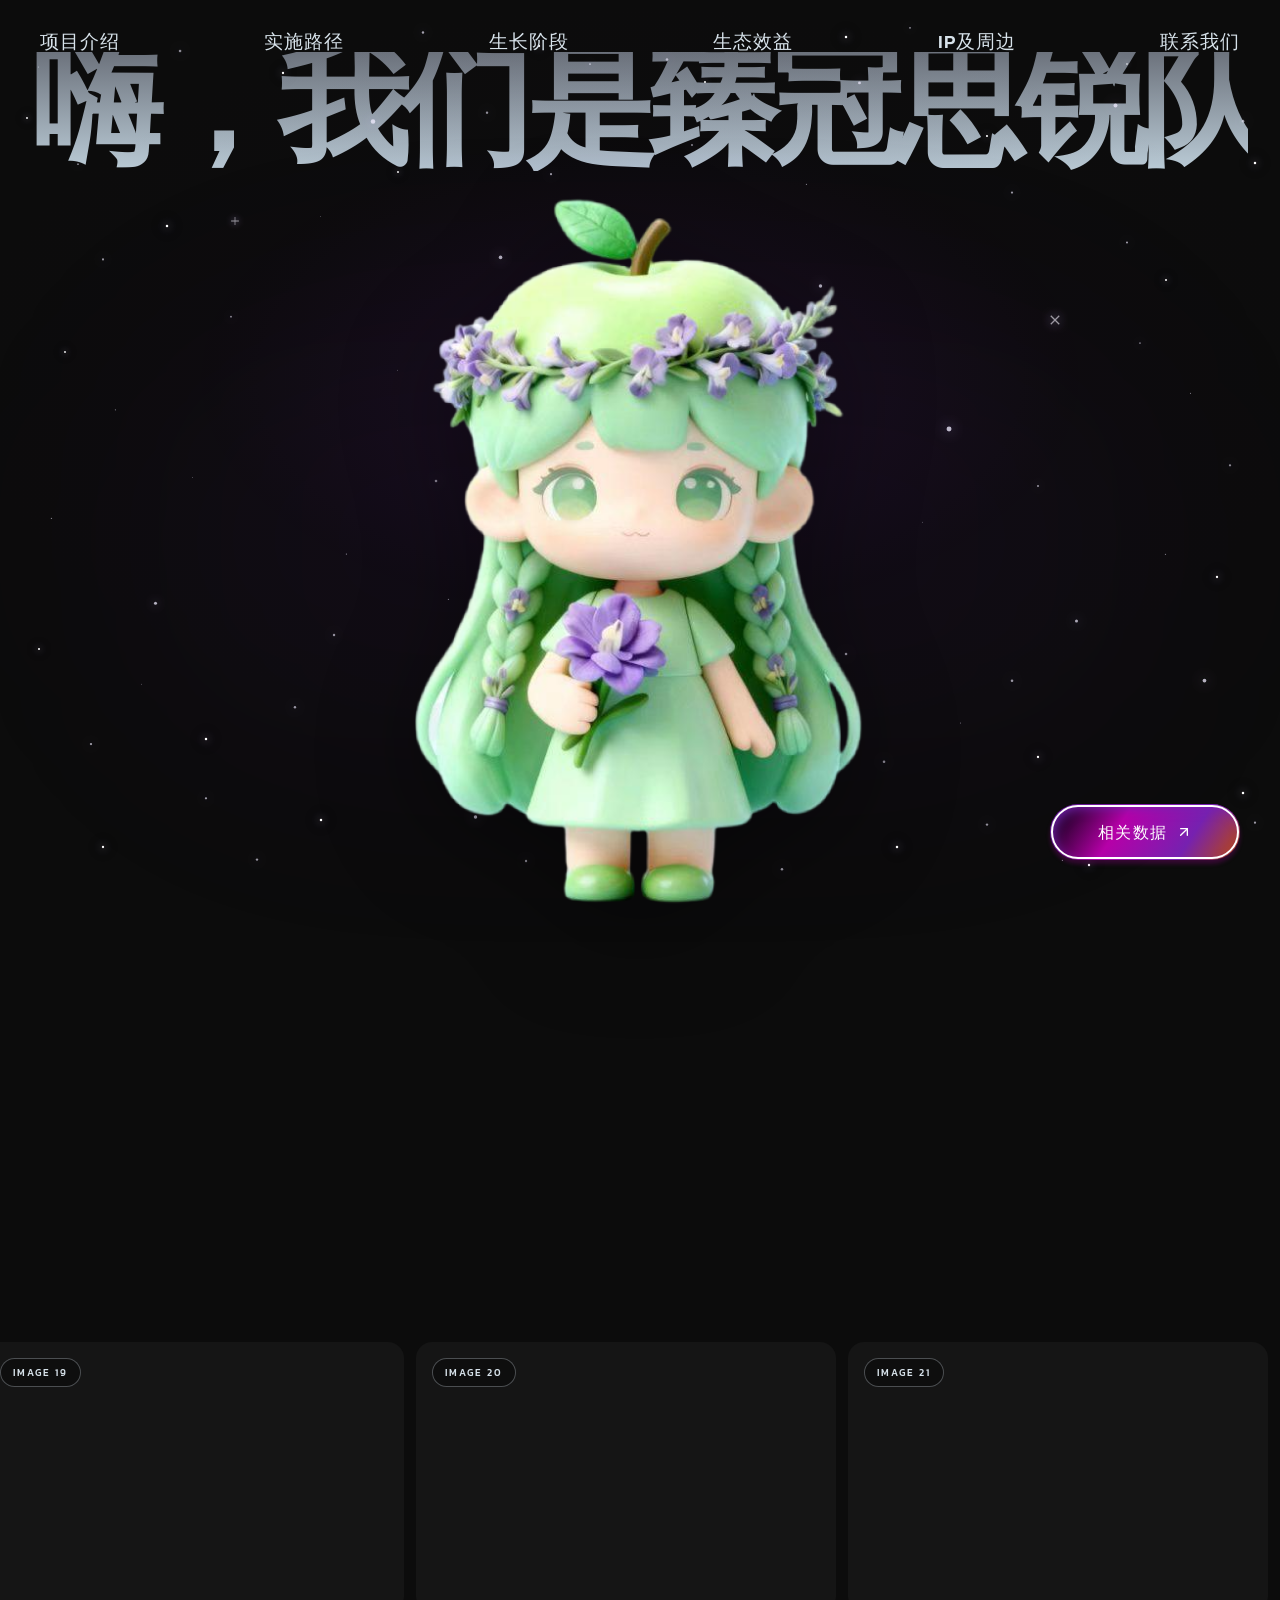
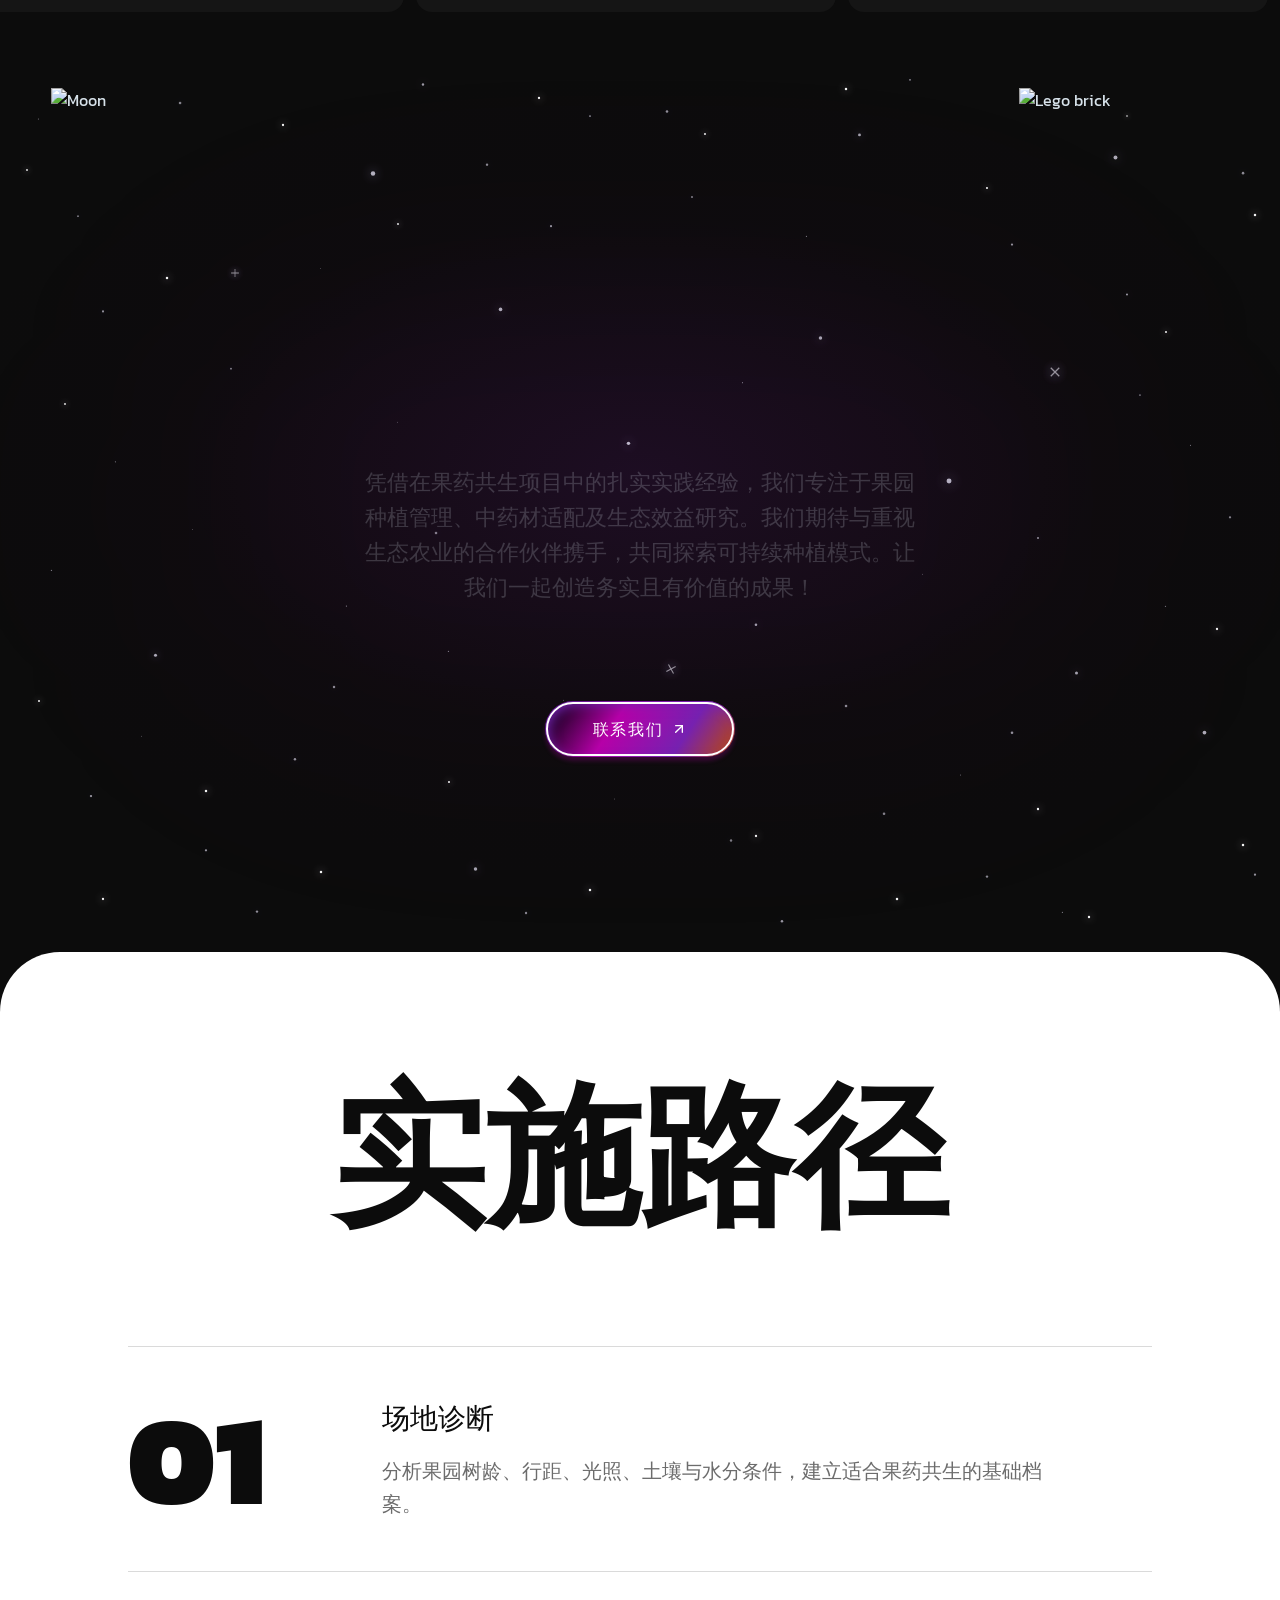
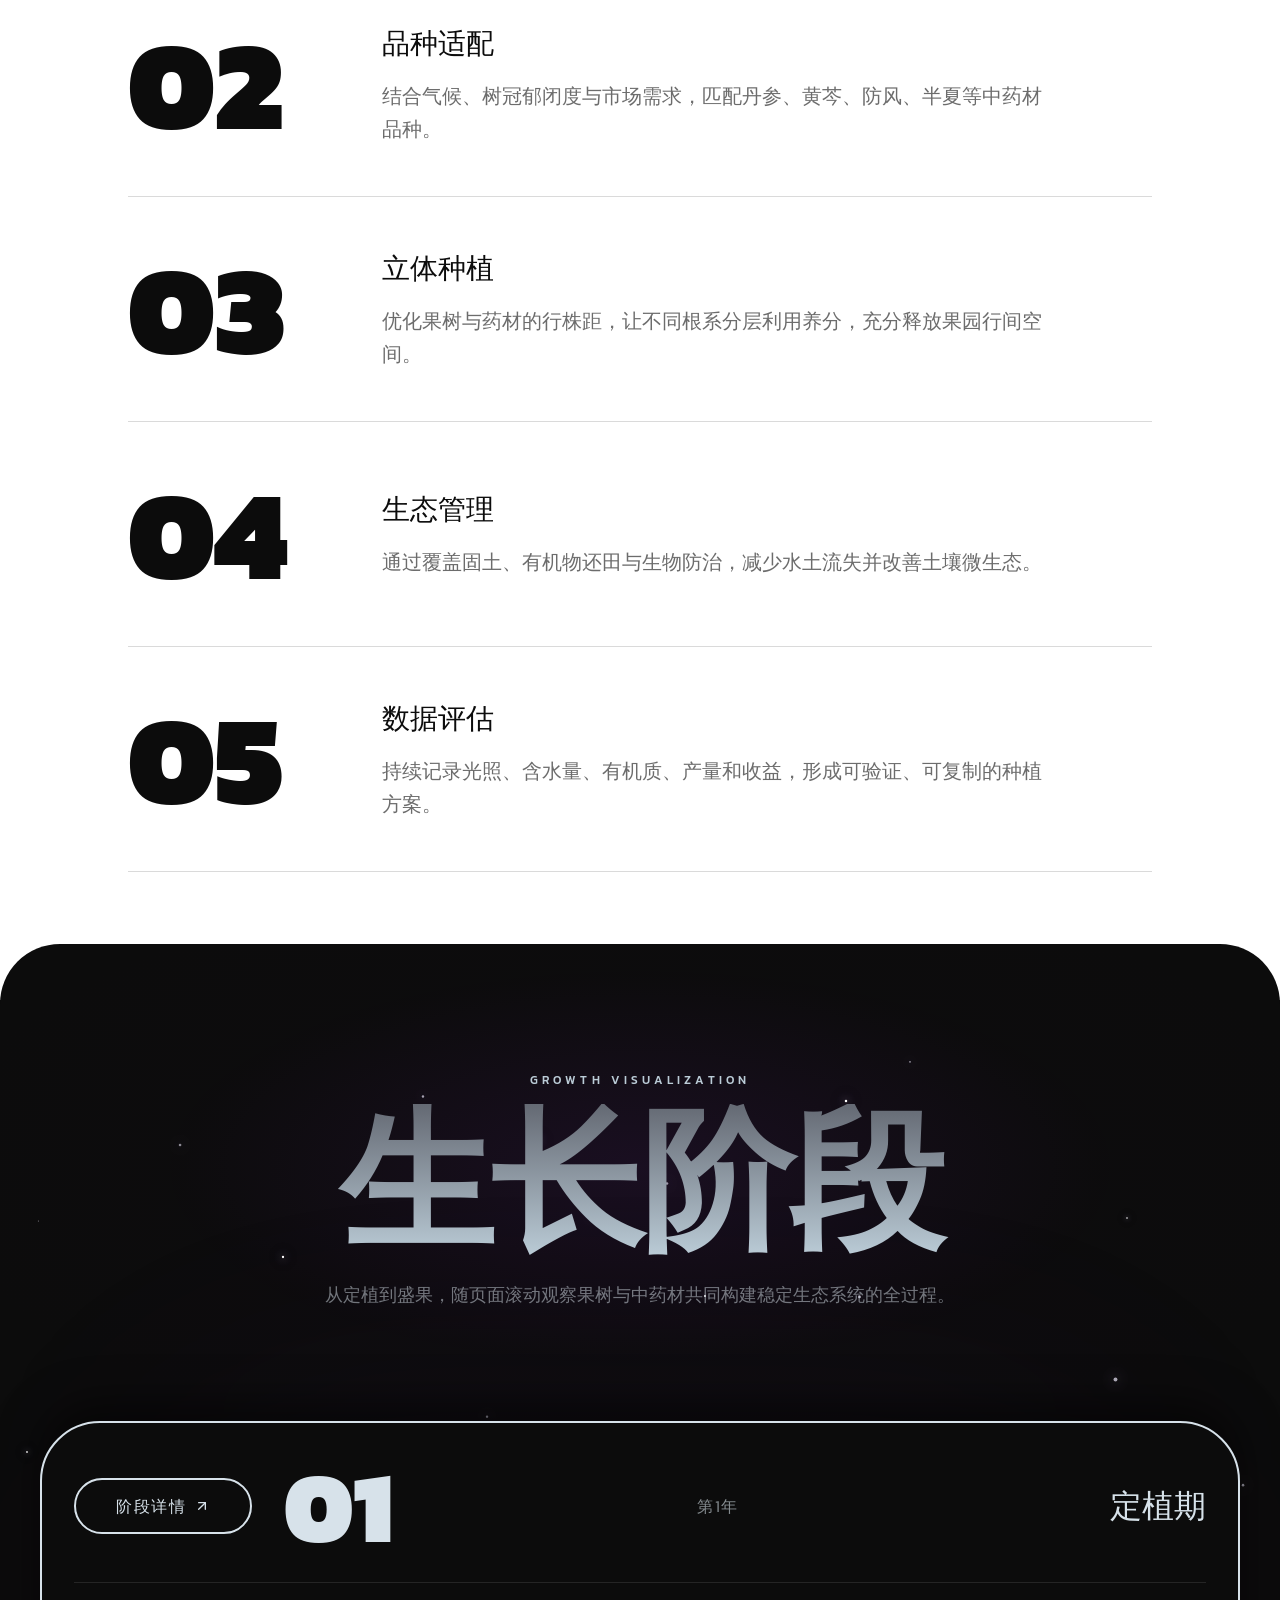
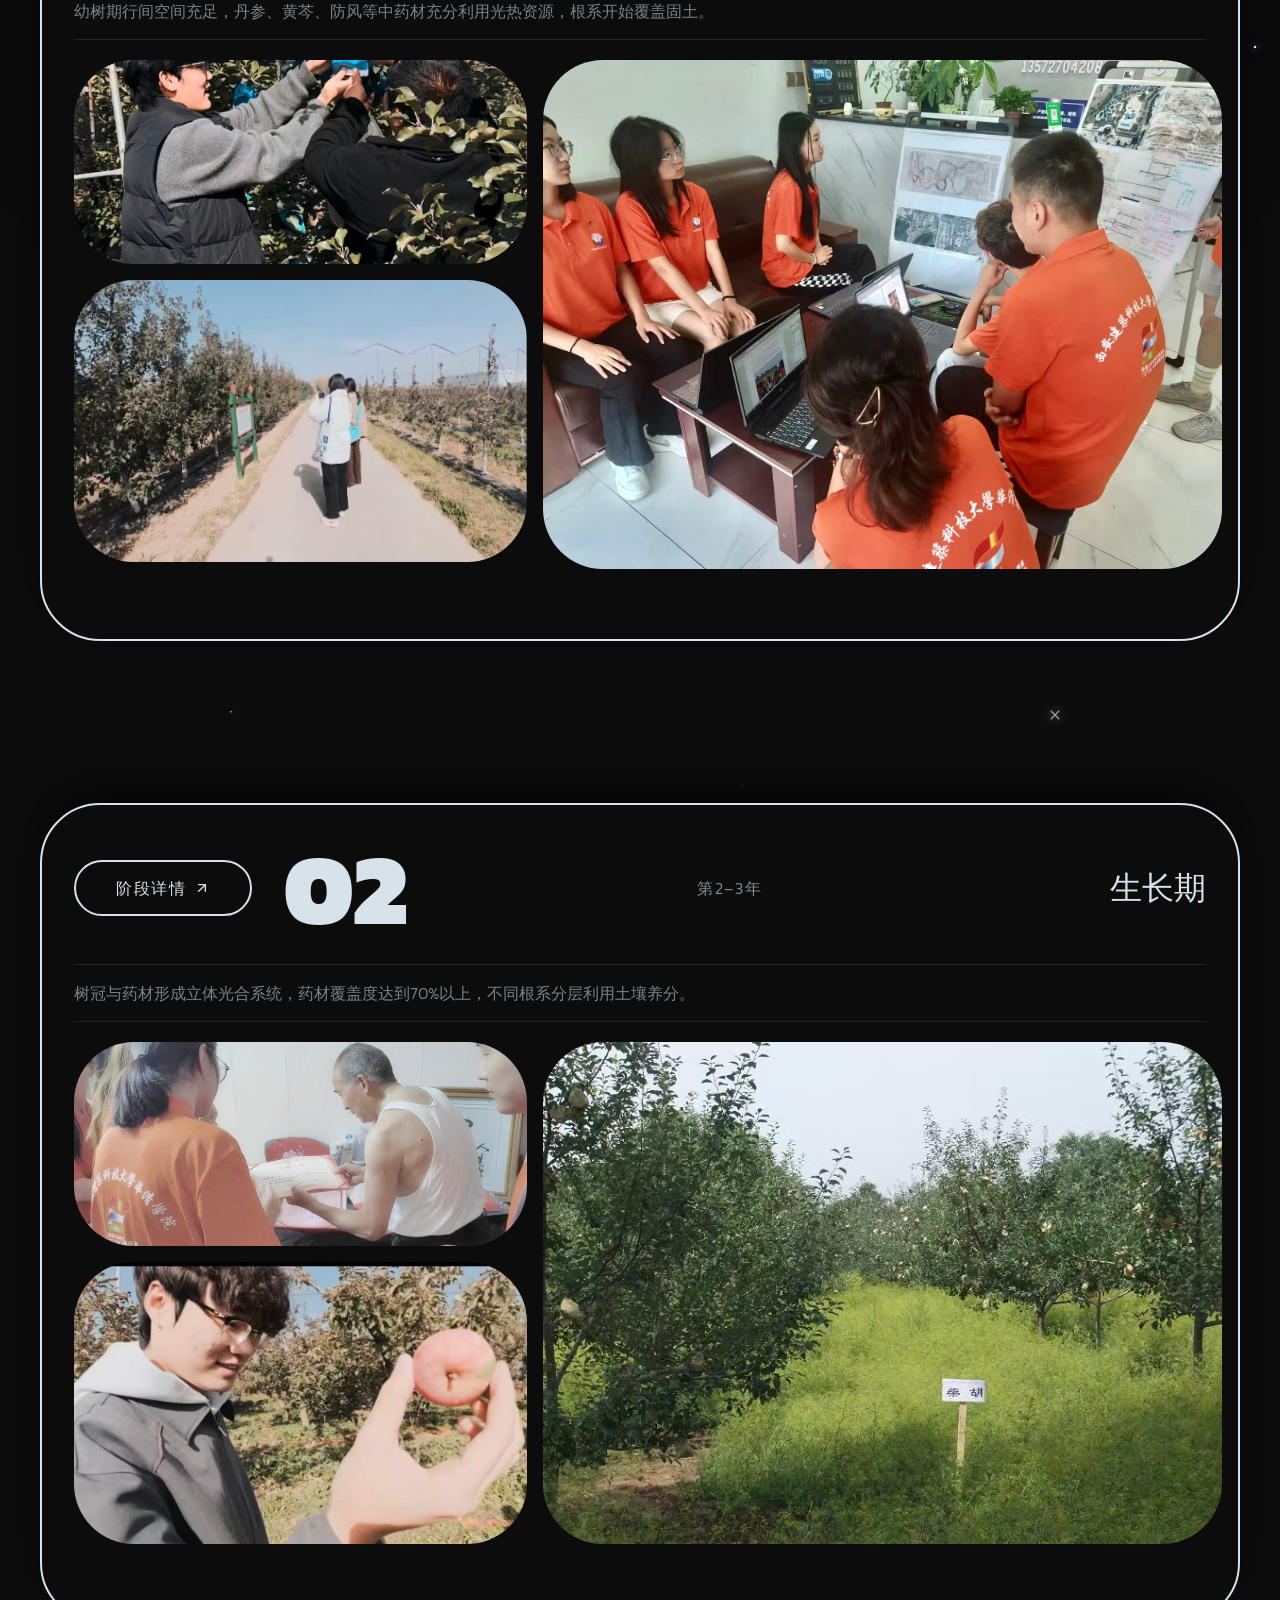
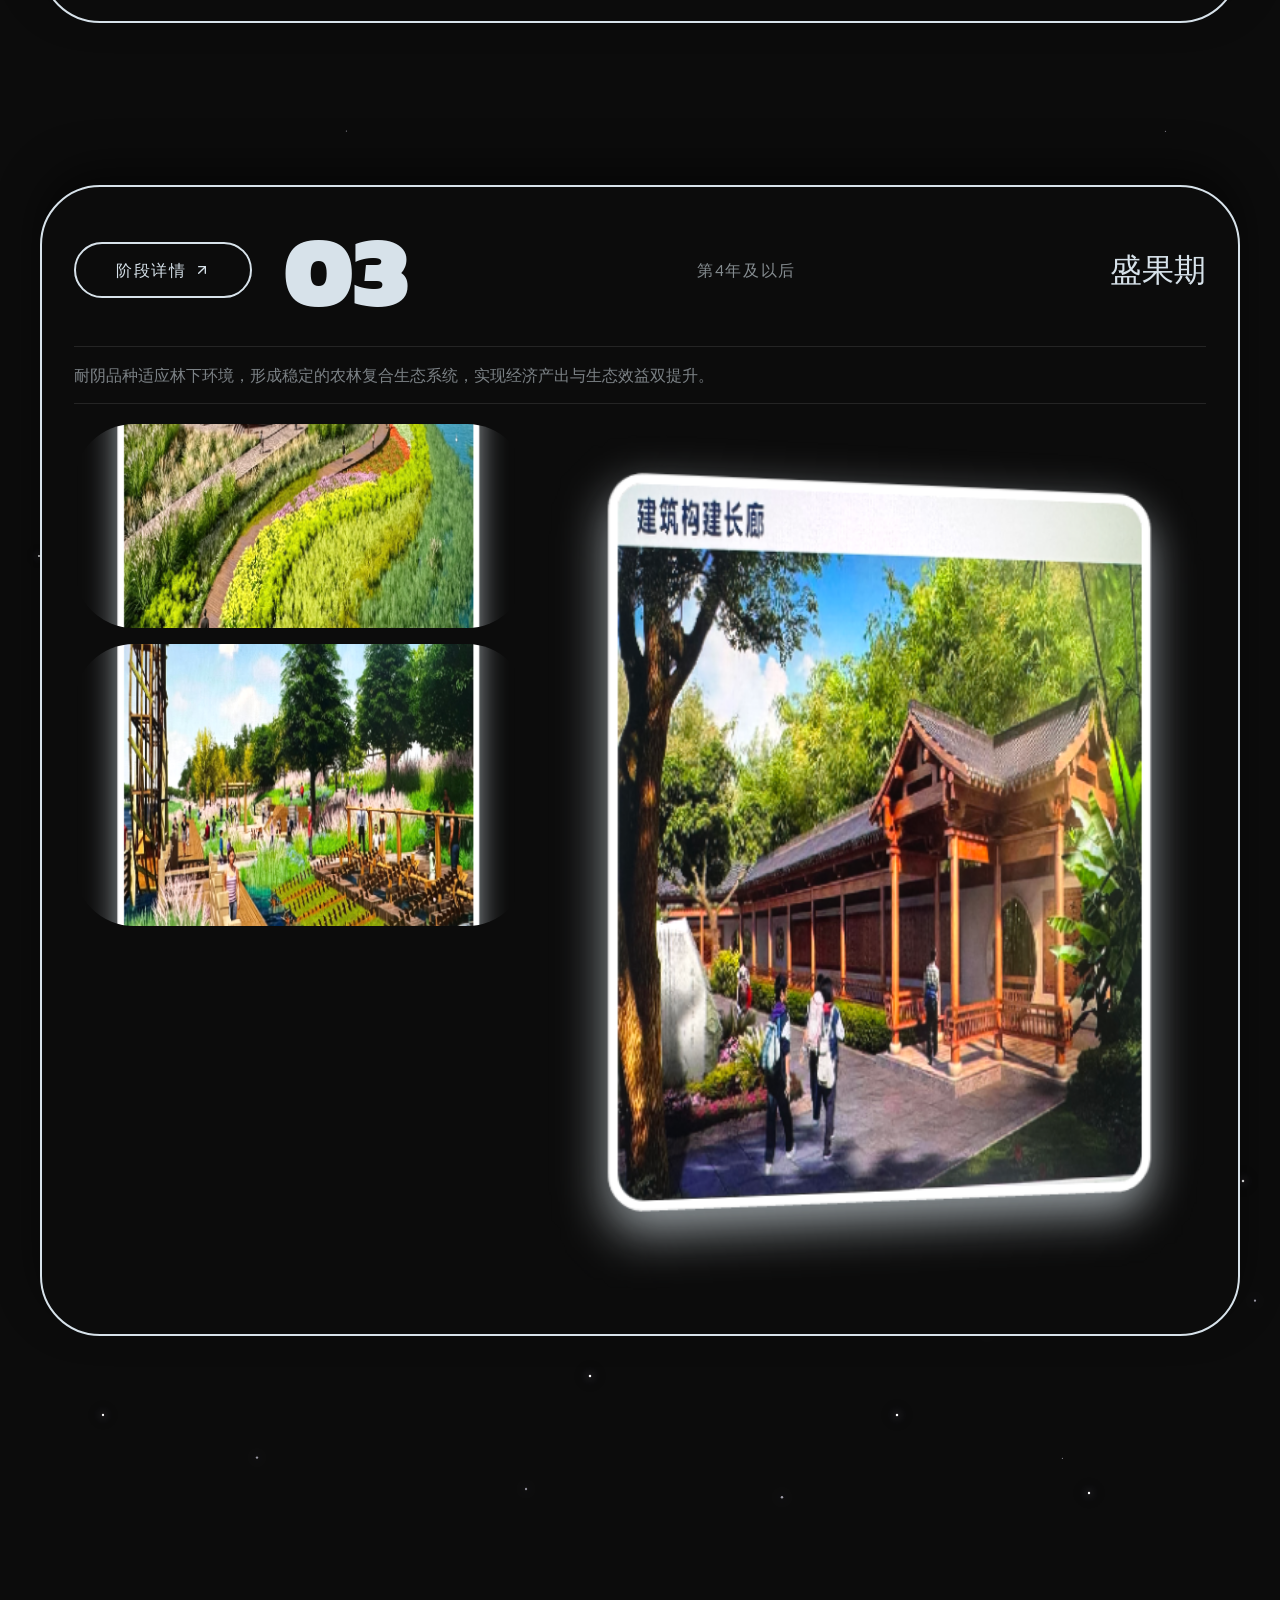
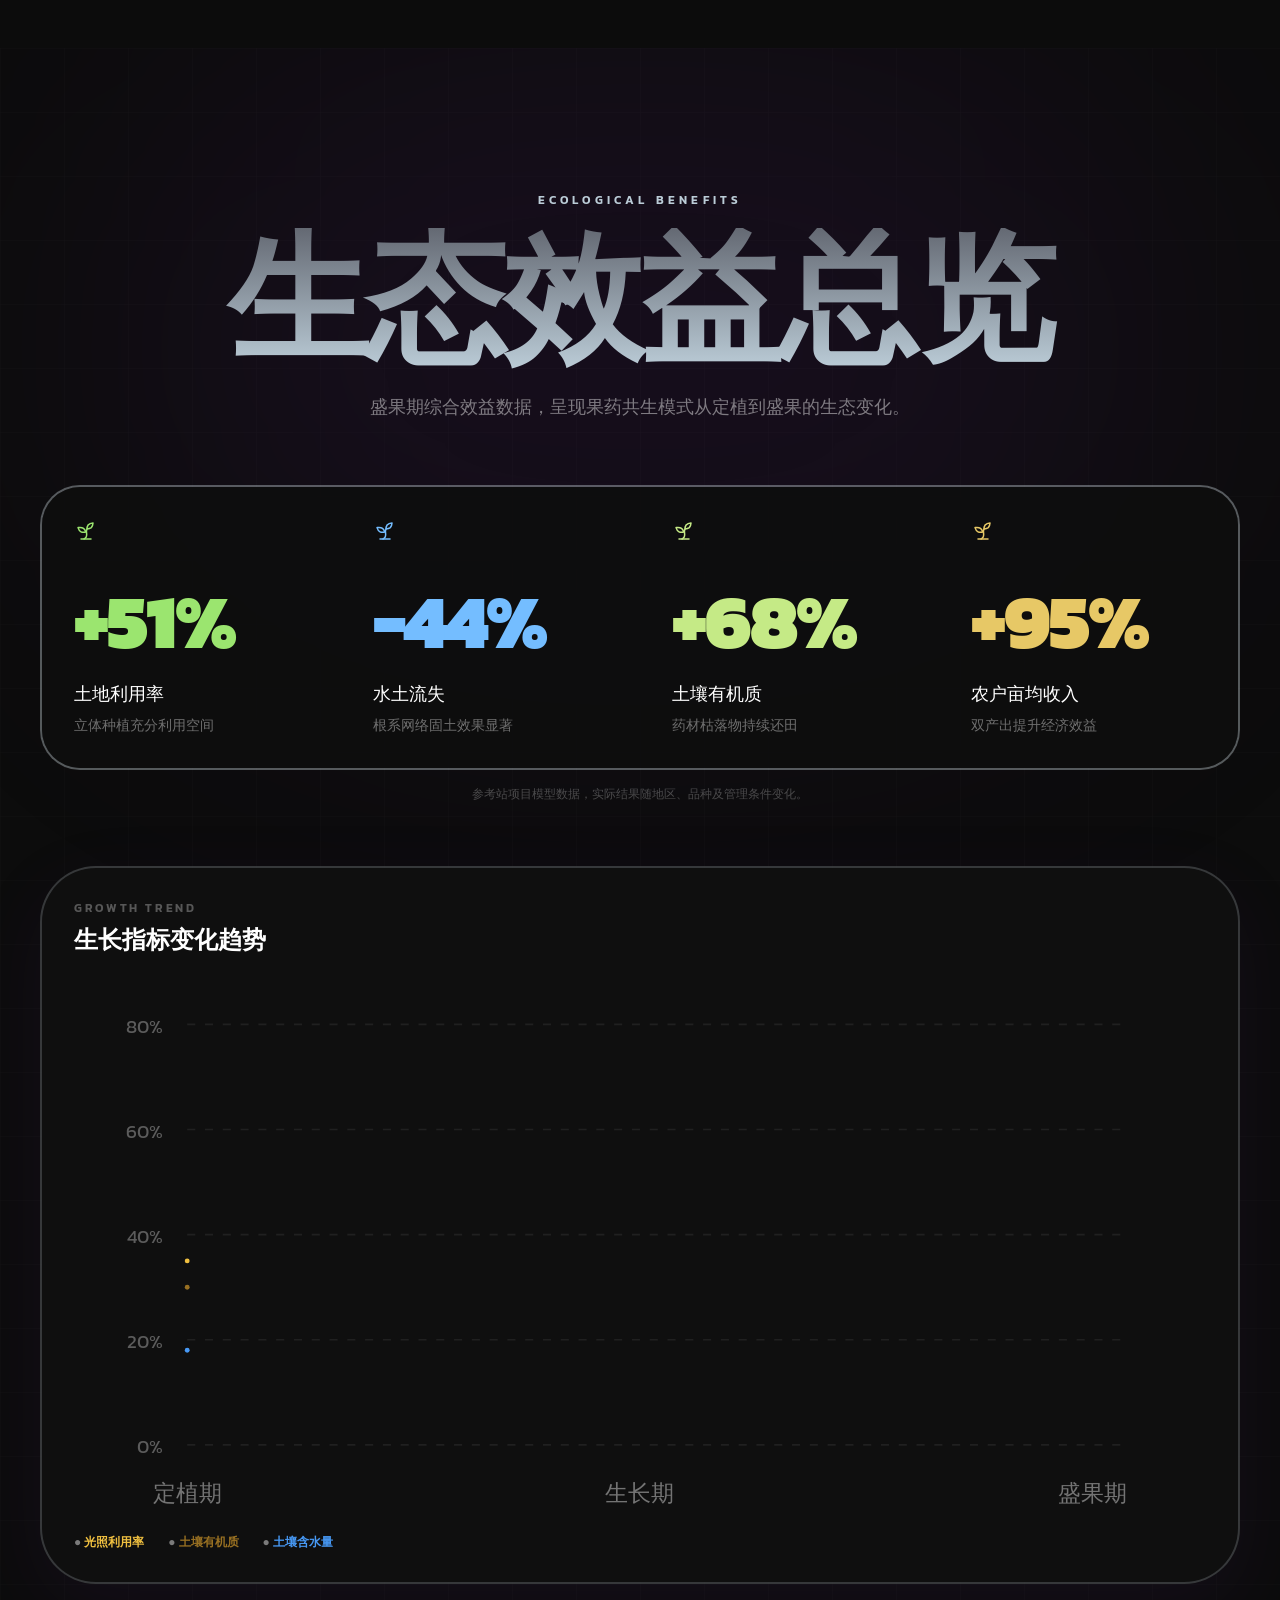
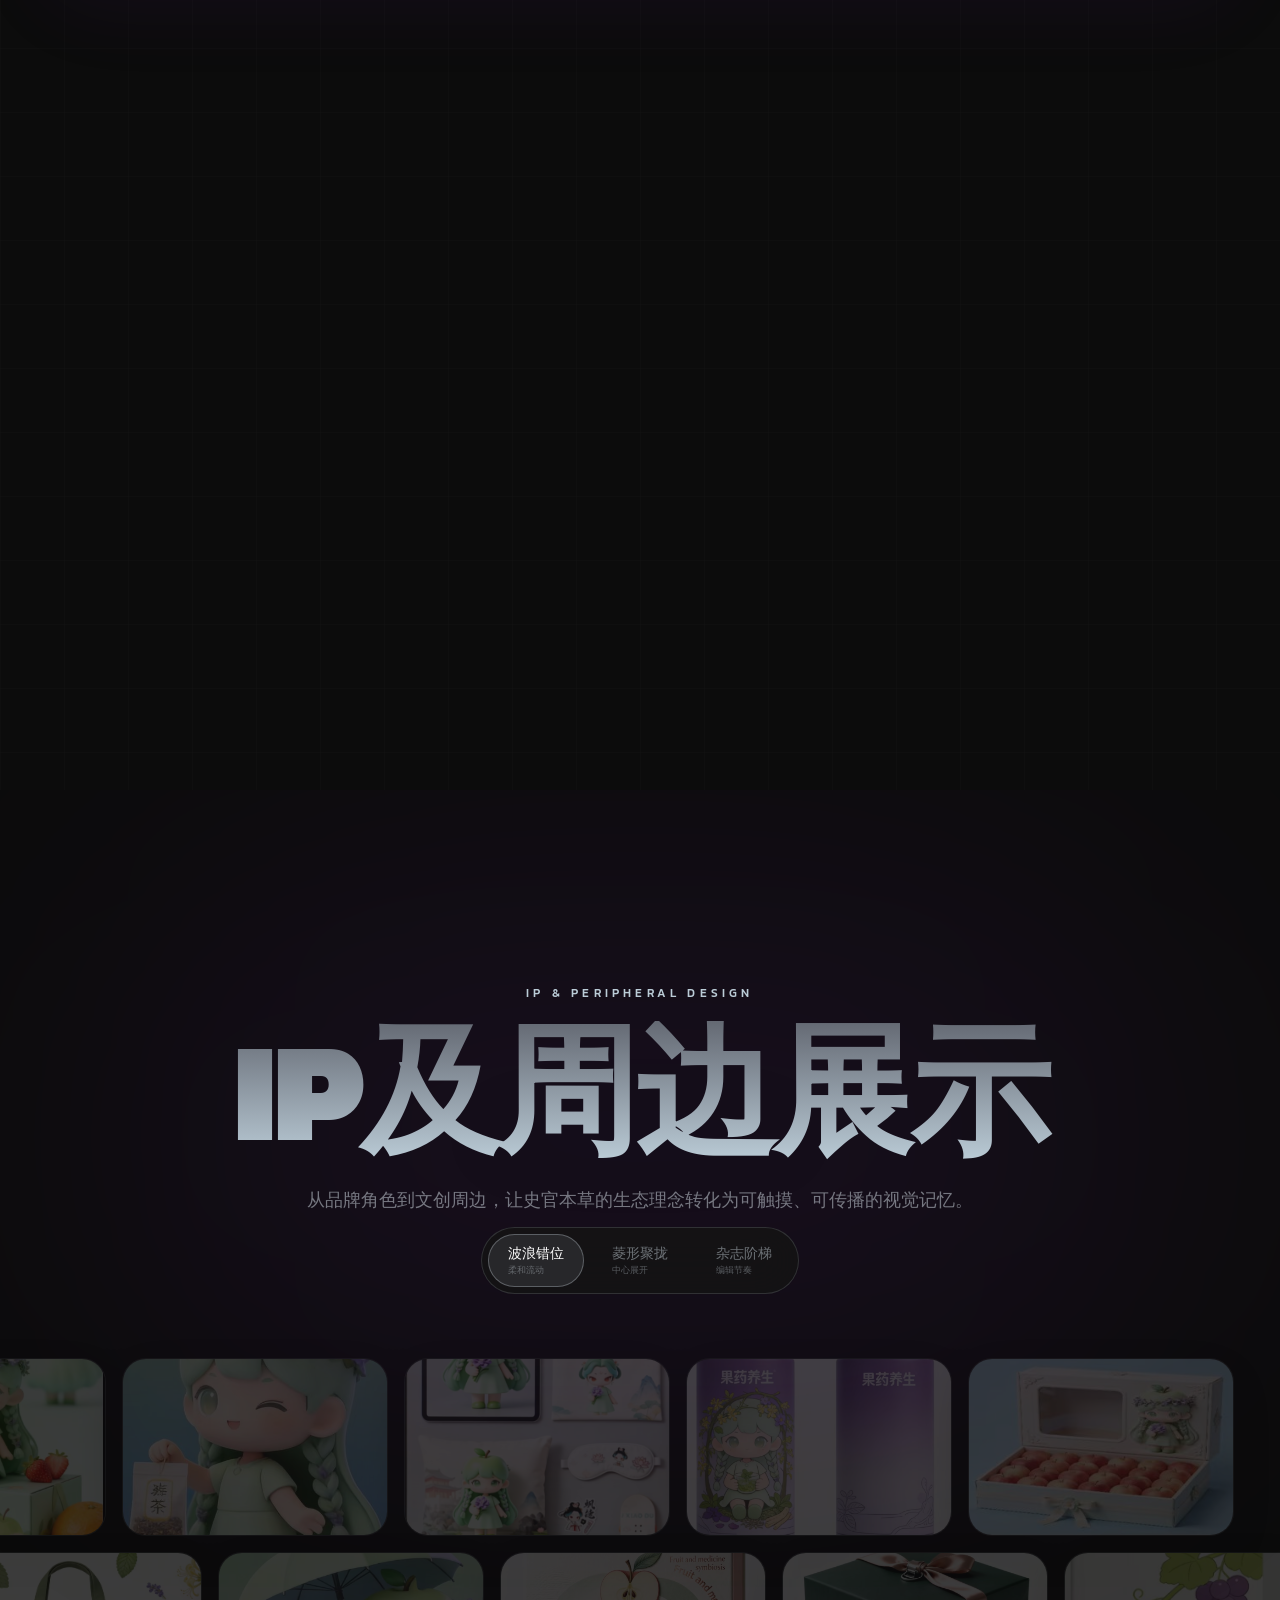
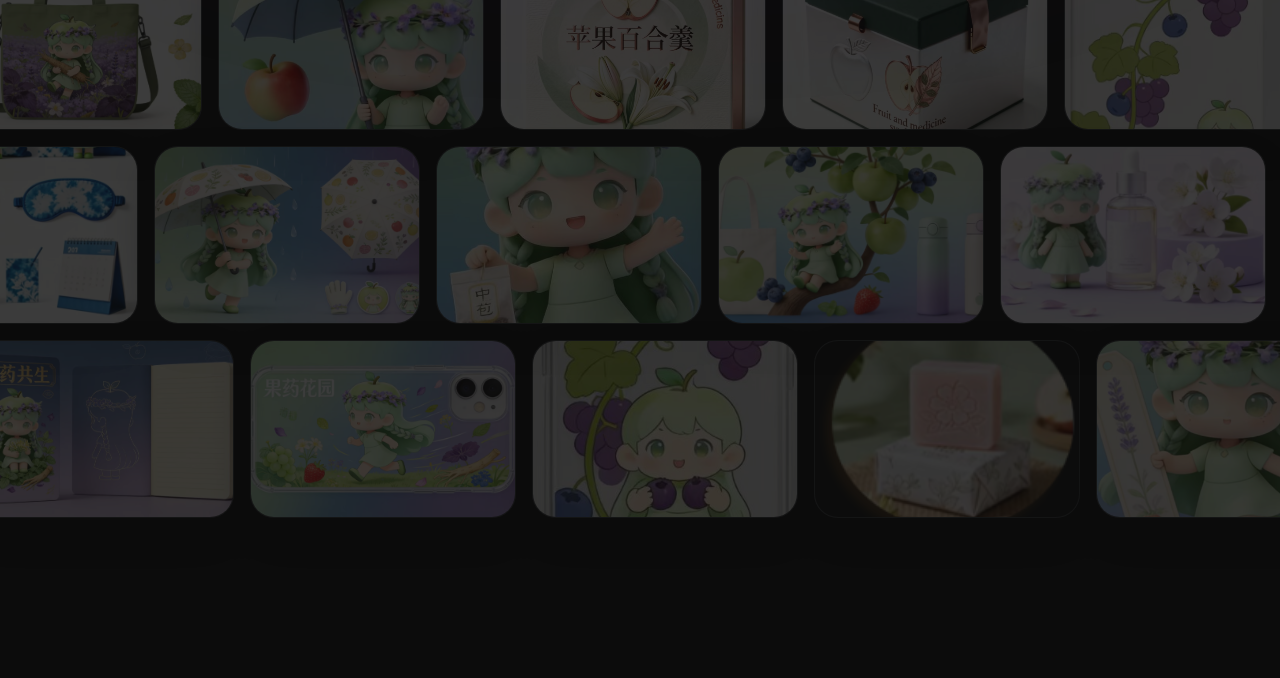
==== index.html @ cdfccf3d "Deploy 史官本草 website" ====
<!doctype html>
<html lang="en">
  <head>
    <meta charset="UTF-8" />
    <meta name="viewport" content="width=device-width, initial-scale=1.0" />
    <meta name="theme-color" content="#0C0C0C" />
    <title>史官本草</title>
    <script type="module" crossorigin src="/assets/index-r3uxke1k.js"></script>
    <link rel="stylesheet" crossorigin href="/assets/index-CPYB61rH.css">
  </head>
  <body>
    <div id="root"></div>
  </body>
</html>
---- assets/index-CPYB61rH.css ----
@import"https://fonts.googleapis.com/css2?family=Kanit:wght@300;400;500;600;700;800;900&display=swap";*,:before,:after{--tw-border-spacing-x: 0;--tw-border-spacing-y: 0;--tw-translate-x: 0;--tw-translate-y: 0;--tw-rotate: 0;--tw-skew-x: 0;--tw-skew-y: 0;--tw-scale-x: 1;--tw-scale-y: 1;--tw-pan-x: ;--tw-pan-y: ;--tw-pinch-zoom: ;--tw-scroll-snap-strictness: proximity;--tw-gradient-from-position: ;--tw-gradient-via-position: ;--tw-gradient-to-position: ;--tw-ordinal: ;--tw-slashed-zero: ;--tw-numeric-figure: ;--tw-numeric-spacing: ;--tw-numeric-fraction: ;--tw-ring-inset: ;--tw-ring-offset-width: 0px;--tw-ring-offset-color: #fff;--tw-ring-color: rgb(59 130 246 / .5);--tw-ring-offset-shadow: 0 0 #0000;--tw-ring-shadow: 0 0 #0000;--tw-shadow: 0 0 #0000;--tw-shadow-colored: 0 0 #0000;--tw-blur: ;--tw-brightness: ;--tw-contrast: ;--tw-grayscale: ;--tw-hue-rotate: ;--tw-invert: ;--tw-saturate: ;--tw-sepia: ;--tw-drop-shadow: ;--tw-backdrop-blur: ;--tw-backdrop-brightness: ;--tw-backdrop-contrast: ;--tw-backdrop-grayscale: ;--tw-backdrop-hue-rotate: ;--tw-backdrop-invert: ;--tw-backdrop-opacity: ;--tw-backdrop-saturate: ;--tw-backdrop-sepia: ;--tw-contain-size: ;--tw-contain-layout: ;--tw-contain-paint: ;--tw-contain-style: }::backdrop{--tw-border-spacing-x: 0;--tw-border-spacing-y: 0;--tw-translate-x: 0;--tw-translate-y: 0;--tw-rotate: 0;--tw-skew-x: 0;--tw-skew-y: 0;--tw-scale-x: 1;--tw-scale-y: 1;--tw-pan-x: ;--tw-pan-y: ;--tw-pinch-zoom: ;--tw-scroll-snap-strictness: proximity;--tw-gradient-from-position: ;--tw-gradient-via-position: ;--tw-gradient-to-position: ;--tw-ordinal: ;--tw-slashed-zero: ;--tw-numeric-figure: ;--tw-numeric-spacing: ;--tw-numeric-fraction: ;--tw-ring-inset: ;--tw-ring-offset-width: 0px;--tw-ring-offset-color: #fff;--tw-ring-color: rgb(59 130 246 / .5);--tw-ring-offset-shadow: 0 0 #0000;--tw-ring-shadow: 0 0 #0000;--tw-shadow: 0 0 #0000;--tw-shadow-colored: 0 0 #0000;--tw-blur: ;--tw-brightness: ;--tw-contrast: ;--tw-grayscale: ;--tw-hue-rotate: ;--tw-invert: ;--tw-saturate: ;--tw-sepia: ;--tw-drop-shadow: ;--tw-backdrop-blur: ;--tw-backdrop-brightness: ;--tw-backdrop-contrast: ;--tw-backdrop-grayscale: ;--tw-backdrop-hue-rotate: ;--tw-backdrop-invert: ;--tw-backdrop-opacity: ;--tw-backdrop-saturate: ;--tw-backdrop-sepia: ;--tw-contain-size: ;--tw-contain-layout: ;--tw-contain-paint: ;--tw-contain-style: }*,:before,:after{box-sizing:border-box;border-width:0;border-style:solid;border-color:#e5e7eb}:before,:after{--tw-content: ""}html,:host{line-height:1.5;-webkit-text-size-adjust:100%;-moz-tab-size:4;-o-tab-size:4;tab-size:4;font-family:ui-sans-serif,system-ui,sans-serif,"Apple Color Emoji","Segoe UI Emoji",Segoe UI Symbol,"Noto Color Emoji";font-feature-settings:normal;font-variation-settings:normal;-webkit-tap-highlight-color:transparent}body{margin:0;line-height:inherit}hr{height:0;color:inherit;border-top-width:1px}abbr:where([title]){-webkit-text-decoration:underline dotted;text-decoration:underline dotted}h1,h2,h3,h4,h5,h6{font-size:inherit;font-weight:inherit}a{color:inherit;text-decoration:inherit}b,strong{font-weight:bolder}code,kbd,samp,pre{font-family:ui-monospace,SFMono-Regular,Menlo,Monaco,Consolas,Liberation Mono,Courier New,monospace;font-feature-settings:normal;font-variation-settings:normal;font-size:1em}small{font-size:80%}sub,sup{font-size:75%;line-height:0;position:relative;vertical-align:baseline}sub{bottom:-.25em}sup{top:-.5em}table{text-indent:0;border-color:inherit;border-collapse:collapse}button,input,optgroup,select,textarea{font-family:inherit;font-feature-settings:inherit;font-variation-settings:inherit;font-size:100%;font-weight:inherit;line-height:inherit;letter-spacing:inherit;color:inherit;margin:0;padding:0}button,select{text-transform:none}button,input:where([type=button]),input:where([type=reset]),input:where([type=submit]){-webkit-appearance:button;background-color:transparent;background-image:none}:-moz-focusring{outline:auto}:-moz-ui-invalid{box-shadow:none}progress{vertical-align:baseline}::-webkit-inner-spin-button,::-webkit-outer-spin-button{height:auto}[type=search]{-webkit-appearance:textfield;outline-offset:-2px}::-webkit-search-decoration{-webkit-appearance:none}::-webkit-file-upload-button{-webkit-appearance:button;font:inherit}summary{display:list-item}blockquote,dl,dd,h1,h2,h3,h4,h5,h6,hr,figure,p,pre{margin:0}fieldset{margin:0;padding:0}legend{padding:0}ol,ul,menu{list-style:none;margin:0;padding:0}dialog{padding:0}textarea{resize:vertical}input::-moz-placeholder,textarea::-moz-placeholder{opacity:1;color:#9ca3af}input::placeholder,textarea::placeholder{opacity:1;color:#9ca3af}button,[role=button]{cursor:pointer}:disabled{cursor:default}img,svg,video,canvas,audio,iframe,embed,object{display:block;vertical-align:middle}img,video{max-width:100%;height:auto}[hidden]:where(:not([hidden=until-found])){display:none}.pointer-events-none{pointer-events:none}.pointer-events-auto{pointer-events:auto}.invisible{visibility:hidden}.fixed{position:fixed}.absolute{position:absolute}.relative{position:relative}.sticky{position:sticky}.inset-0{top:0;right:0;bottom:0;left:0}.inset-x-0{left:0;right:0}.-left-11{left:-2.75rem}.-left-2{left:-.5rem}.-top-16{top:-4rem}.bottom-3{bottom:.75rem}.bottom-5{bottom:1.25rem}.bottom-\[23\%\]{bottom:23%}.bottom-\[25\%\]{bottom:25%}.bottom-\[27\%\]{bottom:27%}.bottom-\[8\%\]{bottom:8%}.left-0{left:0}.left-1\/2{left:50%}.left-3{left:.75rem}.left-4{left:1rem}.left-6{left:1.5rem}.left-\[-8\%\]{left:-8%}.left-\[1\%\]{left:1%}.left-\[3\%\]{left:3%}.right-3{right:.75rem}.right-\[1\%\]{right:1%}.right-\[3\%\]{right:3%}.right-\[9\%\]{right:9%}.top-0{top:0}.top-1\/2{top:50%}.top-24{top:6rem}.top-3{top:.75rem}.top-4{top:1rem}.top-\[10\%\]{top:10%}.top-\[12\%\]{top:12%}.top-\[38\%\]{top:38%}.top-\[4\%\]{top:4%}.z-10{z-index:10}.z-20{z-index:20}.z-30{z-index:30}.z-\[120\]{z-index:120}.z-\[1\]{z-index:1}.col-span-2{grid-column:span 2 / span 2}.col-start-2{grid-column-start:2}.col-start-3{grid-column-start:3}.row-span-2{grid-row:span 2 / span 2}.row-start-1{grid-row-start:1}.mx-auto{margin-left:auto;margin-right:auto}.-mt-10{margin-top:-2.5rem}.mb-10{margin-bottom:2.5rem}.mb-14{margin-bottom:3.5rem}.mb-16{margin-bottom:4rem}.mb-4{margin-bottom:1rem}.mb-5{margin-bottom:1.25rem}.mr-3{margin-right:.75rem}.mr-4{margin-right:1rem}.mt-1{margin-top:.25rem}.mt-10{margin-top:2.5rem}.mt-16{margin-top:4rem}.mt-2{margin-top:.5rem}.mt-3{margin-top:.75rem}.mt-4{margin-top:1rem}.mt-5{margin-top:1.25rem}.mt-6{margin-top:1.5rem}.mt-7{margin-top:1.75rem}.mt-8{margin-top:2rem}.mt-auto{margin-top:auto}.block{display:block}.inline-block{display:inline-block}.flex{display:flex}.inline-flex{display:inline-flex}.table{display:table}.grid{display:grid}.hidden{display:none}.h-11{height:2.75rem}.h-12{height:3rem}.h-14{height:3.5rem}.h-2\.5{height:.625rem}.h-20{height:5rem}.h-24{height:6rem}.h-28{height:7rem}.h-3{height:.75rem}.h-4{height:1rem}.h-40{height:10rem}.h-5{height:1.25rem}.h-6{height:1.5rem}.h-7{height:1.75rem}.h-\[10px\]{height:10px}.h-\[126px\]{height:126px}.h-\[270px\]{height:270px}.h-\[2px\]{height:2px}.h-\[360px\]{height:360px}.h-\[380px\]{height:380px}.h-\[420px\]{height:420px}.h-\[44vh\]{height:44vh}.h-\[48vh\]{height:48vh}.h-\[500px\]{height:500px}.h-\[600px\]{height:600px}.h-\[620px\]{height:620px}.h-\[clamp\(130px\,16vw\,230px\)\]{height:clamp(130px,16vw,230px)}.h-\[clamp\(160px\,22vw\,340px\)\]{height:clamp(160px,22vw,340px)}.h-auto{height:auto}.h-full{height:100%}.h-px{height:1px}.h-screen{height:100vh}.min-h-\[410px\]{min-height:410px}.min-h-\[620px\]{min-height:620px}.min-h-\[660px\]{min-height:660px}.min-h-screen{min-height:100vh}.w-11{width:2.75rem}.w-14{width:3.5rem}.w-2{width:.5rem}.w-2\.5{width:.625rem}.w-28{width:7rem}.w-3{width:.75rem}.w-4{width:1rem}.w-40{width:10rem}.w-5{width:1.25rem}.w-6{width:1.5rem}.w-7{width:1.75rem}.w-\[100px\]{width:100px}.w-\[10px\]{width:10px}.w-\[1110px\]{width:1110px}.w-\[120px\]{width:120px}.w-\[130px\]{width:130px}.w-\[188px\]{width:188px}.w-\[2px\]{width:2px}.w-\[420px\]{width:420px}.w-\[75vw\]{width:75vw}.w-\[760px\]{width:760px}.w-\[78vw\]{width:78vw}.w-\[80vw\]{width:80vw}.w-\[min\(70vw\,290px\)\]{width:min(70vw,290px)}.w-fit{width:-moz-fit-content;width:fit-content}.w-full{width:100%}.w-max{width:-moz-max-content;width:max-content}.w-px{width:1px}.min-w-\[760px\]{min-width:760px}.max-w-2xl{max-width:42rem}.max-w-4xl{max-width:56rem}.max-w-5xl{max-width:64rem}.max-w-6xl{max-width:72rem}.max-w-7xl{max-width:80rem}.max-w-\[1540px\]{max-width:1540px}.max-w-\[430px\]{max-width:430px}.max-w-\[560px\]{max-width:560px}.max-w-\[860px\]{max-width:860px}.max-w-\[calc\(100vw-32px\)\]{max-width:calc(100vw - 32px)}.shrink-0{flex-shrink:0}.origin-bottom{transform-origin:bottom}.origin-top{transform-origin:top}.-translate-x-1\/2{--tw-translate-x: -50%;transform:translate(var(--tw-translate-x),var(--tw-translate-y)) rotate(var(--tw-rotate)) skew(var(--tw-skew-x)) skewY(var(--tw-skew-y)) scaleX(var(--tw-scale-x)) scaleY(var(--tw-scale-y))}.-translate-y-1\/2{--tw-translate-y: -50%;transform:translate(var(--tw-translate-x),var(--tw-translate-y)) rotate(var(--tw-rotate)) skew(var(--tw-skew-x)) skewY(var(--tw-skew-y)) scaleX(var(--tw-scale-x)) scaleY(var(--tw-scale-y))}.-translate-y-\[42\%\]{--tw-translate-y: -42%;transform:translate(var(--tw-translate-x),var(--tw-translate-y)) rotate(var(--tw-rotate)) skew(var(--tw-skew-x)) skewY(var(--tw-skew-y)) scaleX(var(--tw-scale-x)) scaleY(var(--tw-scale-y))}.rotate-90{--tw-rotate: 90deg;transform:translate(var(--tw-translate-x),var(--tw-translate-y)) rotate(var(--tw-rotate)) skew(var(--tw-skew-x)) skewY(var(--tw-skew-y)) scaleX(var(--tw-scale-x)) scaleY(var(--tw-scale-y))}.transform{transform:translate(var(--tw-translate-x),var(--tw-translate-y)) rotate(var(--tw-rotate)) skew(var(--tw-skew-x)) skewY(var(--tw-skew-y)) scaleX(var(--tw-scale-x)) scaleY(var(--tw-scale-y))}.select-none{-webkit-user-select:none;-moz-user-select:none;user-select:none}.resize{resize:both}.grid-cols-1{grid-template-columns:repeat(1,minmax(0,1fr))}.grid-cols-2{grid-template-columns:repeat(2,minmax(0,1fr))}.grid-cols-\[40\%_60\%\]{grid-template-columns:40% 60%}.grid-cols-\[90px_1fr\]{grid-template-columns:90px 1fr}.grid-cols-\[auto_1fr_auto\]{grid-template-columns:auto 1fr auto}.flex-col{flex-direction:column}.flex-wrap{flex-wrap:wrap}.items-end{align-items:flex-end}.items-center{align-items:center}.justify-end{justify-content:flex-end}.justify-center{justify-content:center}.justify-between{justify-content:space-between}.gap-1{gap:.25rem}.gap-10{gap:2.5rem}.gap-16{gap:4rem}.gap-2{gap:.5rem}.gap-3{gap:.75rem}.gap-4{gap:1rem}.gap-5{gap:1.25rem}.gap-6{gap:1.5rem}.gap-8{gap:2rem}.gap-px{gap:1px}.gap-x-4{-moz-column-gap:1rem;column-gap:1rem}.gap-y-2{row-gap:.5rem}.space-y-4>:not([hidden])~:not([hidden]){--tw-space-y-reverse: 0;margin-top:calc(1rem * calc(1 - var(--tw-space-y-reverse)));margin-bottom:calc(1rem * var(--tw-space-y-reverse))}.self-end{align-self:flex-end}.justify-self-end{justify-self:end}.overflow-hidden{overflow:hidden}.overflow-visible{overflow:visible}.overflow-x-auto{overflow-x:auto}.overflow-y-auto{overflow-y:auto}.overflow-x-clip{overflow-x:clip}.whitespace-nowrap{white-space:nowrap}.rounded{border-radius:.25rem}.rounded-2xl{border-radius:1rem}.rounded-\[22px\]{border-radius:22px}.rounded-\[24px\]{border-radius:24px}.rounded-\[30px\]{border-radius:30px}.rounded-\[32px\]{border-radius:32px}.rounded-\[38px\]{border-radius:38px}.rounded-\[40px\]{border-radius:40px}.rounded-\[48\%\]{border-radius:48%}.rounded-full{border-radius:9999px}.rounded-lg{border-radius:.5rem}.rounded-t-\[40px\]{border-top-left-radius:40px;border-top-right-radius:40px}.rounded-t-full{border-top-left-radius:9999px;border-top-right-radius:9999px}.rounded-bl-lg{border-bottom-left-radius:.5rem}.rounded-br-lg{border-bottom-right-radius:.5rem}.rounded-tl-lg{border-top-left-radius:.5rem}.rounded-tr-lg{border-top-right-radius:.5rem}.border{border-width:1px}.border-2{border-width:2px}.border-y{border-top-width:1px;border-bottom-width:1px}.border-b{border-bottom-width:1px}.border-l{border-left-width:1px}.border-r{border-right-width:1px}.border-t{border-top-width:1px}.border-\[\#0C0C0C\]\/10{border-color:#0c0c0c1a}.border-\[\#0C0C0C\]\/15{border-color:#0c0c0c26}.border-\[\#68B75A\]\/20{border-color:#68b75a33}.border-\[\#8BDD68\]\/20{border-color:#8bdd6833}.border-\[\#D7E2EA\]{--tw-border-opacity: 1;border-color:rgb(215 226 234 / var(--tw-border-opacity, 1))}.border-\[\#D7E2EA\]\/15{border-color:#d7e2ea26}.border-\[\#D7E2EA\]\/20{border-color:#d7e2ea33}.border-\[\#D7E2EA\]\/25{border-color:#d7e2ea40}.border-\[\#D7E2EA\]\/30{border-color:#d7e2ea4d}.border-\[rgba\(12\,12\,12\,0\.15\)\]{border-color:#0c0c0c26}.border-white\/0{border-color:#fff0}.border-white\/10{border-color:#ffffff1a}.bg-\[\#0A1A0F\]{--tw-bg-opacity: 1;background-color:rgb(10 26 15 / var(--tw-bg-opacity, 1))}.bg-\[\#0C0C0C\]{--tw-bg-opacity: 1;background-color:rgb(12 12 12 / var(--tw-bg-opacity, 1))}.bg-\[\#0C0C0C\]\/70{background-color:#0c0c0cb3}.bg-\[\#0C0C0C\]\/95{background-color:#0c0c0cf2}.bg-\[\#0C0C0C\]\/\[\.04\]{background-color:#0c0c0c0a}.bg-\[\#101010\]\/90{background-color:#101010e6}.bg-\[\#102A1A\]{--tw-bg-opacity: 1;background-color:rgb(16 42 26 / var(--tw-bg-opacity, 1))}.bg-\[\#131313\]{--tw-bg-opacity: 1;background-color:rgb(19 19 19 / var(--tw-bg-opacity, 1))}.bg-\[\#151515\]{--tw-bg-opacity: 1;background-color:rgb(21 21 21 / var(--tw-bg-opacity, 1))}.bg-\[\#151515\]\/85{background-color:#151515d9}.bg-\[\#275E38\]{--tw-bg-opacity: 1;background-color:rgb(39 94 56 / var(--tw-bg-opacity, 1))}.bg-\[\#477B3D\]{--tw-bg-opacity: 1;background-color:rgb(71 123 61 / var(--tw-bg-opacity, 1))}.bg-\[\#4F843F\]{--tw-bg-opacity: 1;background-color:rgb(79 132 63 / var(--tw-bg-opacity, 1))}.bg-\[\#56A84F\]\/10{background-color:#56a84f1a}.bg-\[\#68B75A\]\/\[\.06\]{background-color:#68b75a0f}.bg-\[\#6CB758\]{--tw-bg-opacity: 1;background-color:rgb(108 183 88 / var(--tw-bg-opacity, 1))}.bg-\[\#7621B0\]\/10{background-color:#7621b01a}.bg-\[\#7621B0\]\/\[0\.055\]{background-color:#7621b00e}.bg-\[\#7621B0\]\/\[0\.06\]{background-color:#7621b00f}.bg-\[\#76503B\]{--tw-bg-opacity: 1;background-color:rgb(118 80 59 / var(--tw-bg-opacity, 1))}.bg-\[\#78C7FF\]\/10{background-color:#78c7ff1a}.bg-\[\#79BF63\]\/35{background-color:#79bf6359}.bg-\[\#B600A8\]\/\[0\.035\]{background-color:#b600a809}.bg-\[\#D7E2EA\]\/10{background-color:#d7e2ea1a}.bg-\[\#D7E2EA\]\/15{background-color:#d7e2ea26}.bg-\[\#E9564A\]{--tw-bg-opacity: 1;background-color:rgb(233 86 74 / var(--tw-bg-opacity, 1))}.bg-\[\#F0ECFF\]{--tw-bg-opacity: 1;background-color:rgb(240 236 255 / var(--tw-bg-opacity, 1))}.bg-\[\#F5F5F2\]{--tw-bg-opacity: 1;background-color:rgb(245 245 242 / var(--tw-bg-opacity, 1))}.bg-\[\#F7F3FF\]{--tw-bg-opacity: 1;background-color:rgb(247 243 255 / var(--tw-bg-opacity, 1))}.bg-\[\#F8F8F5\]{--tw-bg-opacity: 1;background-color:rgb(248 248 245 / var(--tw-bg-opacity, 1))}.bg-\[\#F8F8F5\]\/90{background-color:#f8f8f5e6}.bg-\[\#FFF8B8\]{--tw-bg-opacity: 1;background-color:rgb(255 248 184 / var(--tw-bg-opacity, 1))}.bg-transparent{background-color:transparent}.bg-white{--tw-bg-opacity: 1;background-color:rgb(255 255 255 / var(--tw-bg-opacity, 1))}.bg-white\/10{background-color:#ffffff1a}.bg-white\/\[\.035\]{background-color:#ffffff09}.bg-\[linear-gradient\(180deg\,\#102719_0\%\,\#173923_58\%\,\#1E3324_58\%\,\#122319_100\%\)\]{background-image:linear-gradient(180deg,#102719,#173923 58%,#1e3324 58%,#122319)}.bg-\[radial-gradient\(ellipse_70\%_55\%_at_50\%_42\%\,rgba\(118\,33\,176\,0\.12\)\,rgba\(24\,1\,31\,0\.045\)_48\%\,transparent_76\%\)\]{background-image:radial-gradient(ellipse 70% 55% at 50% 42%,rgba(118,33,176,.12),rgba(24,1,31,.045) 48%,transparent 76%)}.bg-\[radial-gradient\(ellipse_72\%_58\%_at_50\%_47\%\,rgba\(118\,33\,176\,0\.115\)\,rgba\(24\,1\,31\,0\.04\)_50\%\,transparent_78\%\)\]{background-image:radial-gradient(ellipse 72% 58% at 50% 47%,rgba(118,33,176,.115),rgba(24,1,31,.04) 50%,transparent 78%)}.bg-\[radial-gradient\(ellipse_72\%_62\%_at_50\%_36\%\,rgba\(118\,33\,176\,0\.13\)\,rgba\(24\,1\,31\,0\.045\)_50\%\,transparent_78\%\)\]{background-image:radial-gradient(ellipse 72% 62% at 50% 36%,rgba(118,33,176,.13),rgba(24,1,31,.045) 50%,transparent 78%)}.bg-gradient-to-tr{background-image:linear-gradient(to top right,var(--tw-gradient-stops))}.from-\[\#7621B0\]\/15{--tw-gradient-from: rgb(118 33 176 / .15) var(--tw-gradient-from-position);--tw-gradient-to: rgb(118 33 176 / 0) var(--tw-gradient-to-position);--tw-gradient-stops: var(--tw-gradient-from), var(--tw-gradient-to)}.via-transparent{--tw-gradient-to: rgb(0 0 0 / 0) var(--tw-gradient-to-position);--tw-gradient-stops: var(--tw-gradient-from), transparent var(--tw-gradient-via-position), var(--tw-gradient-to)}.to-\[\#BE4C00\]\/10{--tw-gradient-to: rgb(190 76 0 / .1) var(--tw-gradient-to-position)}.object-contain{-o-object-fit:contain;object-fit:contain}.object-cover{-o-object-fit:cover;object-fit:cover}.p-1\.5{padding:.375rem}.p-4{padding:1rem}.p-5{padding:1.25rem}.p-7{padding:1.75rem}.p-8{padding:2rem}.px-2{padding-left:.5rem;padding-right:.5rem}.px-3{padding-left:.75rem;padding-right:.75rem}.px-4{padding-left:1rem;padding-right:1rem}.px-5{padding-left:1.25rem;padding-right:1.25rem}.px-6{padding-left:1.5rem;padding-right:1.5rem}.px-8{padding-left:2rem;padding-right:2rem}.py-1\.5{padding-top:.375rem;padding-bottom:.375rem}.py-16{padding-top:4rem;padding-bottom:4rem}.py-2{padding-top:.5rem;padding-bottom:.5rem}.py-2\.5{padding-top:.625rem;padding-bottom:.625rem}.py-20{padding-top:5rem;padding-bottom:5rem}.py-24{padding-top:6rem;padding-bottom:6rem}.py-3{padding-top:.75rem;padding-bottom:.75rem}.py-4{padding-top:1rem;padding-bottom:1rem}.py-8{padding-top:2rem;padding-bottom:2rem}.pb-10{padding-bottom:2.5rem}.pb-24{padding-bottom:6rem}.pb-32{padding-bottom:8rem}.pb-7{padding-bottom:1.75rem}.pb-\[24vh\]{padding-bottom:24vh}.pt-20{padding-top:5rem}.pt-24{padding-top:6rem}.pt-6{padding-top:1.5rem}.pt-8{padding-top:2rem}.text-left{text-align:left}.text-center{text-align:center}.text-2xl{font-size:1.5rem;line-height:2rem}.text-3xl{font-size:1.875rem;line-height:2.25rem}.text-4xl{font-size:2.25rem;line-height:2.5rem}.text-5xl{font-size:3rem;line-height:1}.text-\[10px\]{font-size:10px}.text-\[11px\]{font-size:11px}.text-\[9\.6vw\]{font-size:9.6vw}.text-\[9px\]{font-size:9px}.text-\[clamp\(0\.85rem\,1\.6vw\,1\.25rem\)\]{font-size:clamp(.85rem,1.6vw,1.25rem)}.text-\[clamp\(1\.1rem\,2\.5vw\,2\.5rem\)\]{font-size:clamp(1.1rem,2.5vw,2.5rem)}.text-\[clamp\(1rem\,2\.2vw\,2\.1rem\)\]{font-size:clamp(1rem,2.2vw,2.1rem)}.text-\[clamp\(1rem\,2vw\,1\.35rem\)\]{font-size:clamp(1rem,2vw,1.35rem)}.text-\[clamp\(2\.8rem\,6vw\,5\.4rem\)\]{font-size:clamp(2.8rem,6vw,5.4rem)}.text-\[clamp\(3\.8rem\,11vw\,9rem\)\]{font-size:clamp(3.8rem,11vw,9rem)}.text-\[clamp\(3rem\,10vw\,140px\)\]{font-size:clamp(3rem,10vw,140px)}.text-\[clamp\(3rem\,12vw\,160px\)\]{font-size:clamp(3rem,12vw,160px)}.text-\[clamp\(3rem\,6vw\,5\.5rem\)\]{font-size:clamp(3rem,6vw,5.5rem)}.text-\[clamp\(3rem\,8vw\,110px\)\]{font-size:clamp(3rem,8vw,110px)}.text-\[clamp\(3rem\,9vw\,120px\)\]{font-size:clamp(3rem,9vw,120px)}.text-\[clamp\(4rem\,11vw\,9rem\)\]{font-size:clamp(4rem,11vw,9rem)}.text-\[clamp\(5rem\,12vw\,10rem\)\]{font-size:clamp(5rem,12vw,10rem)}.text-\[clamp\(5rem\,15vw\,13rem\)\]{font-size:clamp(5rem,15vw,13rem)}.text-base{font-size:1rem;line-height:1.5rem}.text-lg{font-size:1.125rem;line-height:1.75rem}.text-sm{font-size:.875rem;line-height:1.25rem}.text-xl{font-size:1.25rem;line-height:1.75rem}.text-xs{font-size:.75rem;line-height:1rem}.font-black{font-weight:900}.font-bold{font-weight:700}.font-light{font-weight:300}.font-medium{font-weight:500}.font-semibold{font-weight:600}.uppercase{text-transform:uppercase}.italic{font-style:italic}.leading-\[\.8\]{line-height:.8}.leading-none{line-height:1}.leading-relaxed{line-height:1.625}.tracking-\[-0\.06em\]{letter-spacing:-.06em}.tracking-\[\.22em\]{letter-spacing:.22em}.tracking-\[\.24em\]{letter-spacing:.24em}.tracking-\[\.25em\]{letter-spacing:.25em}.tracking-\[\.35em\]{letter-spacing:.35em}.tracking-\[\.3em\]{letter-spacing:.3em}.tracking-\[0\.2em\]{letter-spacing:.2em}.tracking-\[0\.35em\]{letter-spacing:.35em}.tracking-tight{letter-spacing:-.025em}.tracking-wide{letter-spacing:.025em}.tracking-wider{letter-spacing:.05em}.tracking-widest{letter-spacing:.1em}.text-\[\#0B2114\]{--tw-text-opacity: 1;color:rgb(11 33 20 / var(--tw-text-opacity, 1))}.text-\[\#0C0C0C\]{--tw-text-opacity: 1;color:rgb(12 12 12 / var(--tw-text-opacity, 1))}.text-\[\#0C0C0C\]\/10{color:#0c0c0c1a}.text-\[\#0C0C0C\]\/55{color:#0c0c0c8c}.text-\[\#0C0C0C\]\/60{color:#0c0c0c99}.text-\[\#0C0C0C\]\/65{color:#0c0c0ca6}.text-\[\#0C0C0C\]\/\[\.055\]{color:#0c0c0c0e}.text-\[\#418B3B\]{--tw-text-opacity: 1;color:rgb(65 139 59 / var(--tw-text-opacity, 1))}.text-\[\#4799F5\]{--tw-text-opacity: 1;color:rgb(71 153 245 / var(--tw-text-opacity, 1))}.text-\[\#4E765A\]{--tw-text-opacity: 1;color:rgb(78 118 90 / var(--tw-text-opacity, 1))}.text-\[\#68B75A\]{--tw-text-opacity: 1;color:rgb(104 183 90 / var(--tw-text-opacity, 1))}.text-\[\#79BF63\]{--tw-text-opacity: 1;color:rgb(121 191 99 / var(--tw-text-opacity, 1))}.text-\[\#8BDD68\]{--tw-text-opacity: 1;color:rgb(139 221 104 / var(--tw-text-opacity, 1))}.text-\[\#987022\]{--tw-text-opacity: 1;color:rgb(152 112 34 / var(--tw-text-opacity, 1))}.text-\[\#BBCCD7\]{--tw-text-opacity: 1;color:rgb(187 204 215 / var(--tw-text-opacity, 1))}.text-\[\#D7E2EA\]{--tw-text-opacity: 1;color:rgb(215 226 234 / var(--tw-text-opacity, 1))}.text-\[\#D7E2EA\]\/35{color:#d7e2ea59}.text-\[\#D7E2EA\]\/40{color:#d7e2ea66}.text-\[\#D7E2EA\]\/45{color:#d7e2ea73}.text-\[\#D7E2EA\]\/50{color:#d7e2ea80}.text-\[\#D7E2EA\]\/55{color:#d7e2ea8c}.text-\[\#D7E2EA\]\/60{color:#d7e2ea99}.text-\[\#D7E2EA\]\/65{color:#d7e2eaa6}.text-\[\#F0C040\]{--tw-text-opacity: 1;color:rgb(240 192 64 / var(--tw-text-opacity, 1))}.text-white{--tw-text-opacity: 1;color:rgb(255 255 255 / var(--tw-text-opacity, 1))}.text-white\/25{color:#ffffff40}.text-white\/30{color:#ffffff4d}.text-white\/35{color:#ffffff59}.text-white\/40{color:#fff6}.text-white\/45{color:#ffffff73}.text-white\/50{color:#ffffff80}.opacity-0{opacity:0}.opacity-100{opacity:1}.opacity-60{opacity:.6}.opacity-95{opacity:.95}.opacity-\[\.03\]{opacity:.03}.opacity-\[0\.04\]{opacity:.04}.shadow-\[0_-18px_40px_rgba\(0\,0\,0\,0\.5\)\]{--tw-shadow: 0 -18px 40px rgba(0,0,0,.5);--tw-shadow-colored: 0 -18px 40px var(--tw-shadow-color);box-shadow:var(--tw-ring-offset-shadow, 0 0 #0000),var(--tw-ring-shadow, 0 0 #0000),var(--tw-shadow)}.shadow-\[0_0_10px_rgba\(213\,200\,255\,0\.9\)\,0_0_18px_rgba\(118\,33\,176\,0\.45\)\]{--tw-shadow: 0 0 10px rgba(213,200,255,.9),0 0 18px rgba(118,33,176,.45);--tw-shadow-colored: 0 0 10px var(--tw-shadow-color), 0 0 18px var(--tw-shadow-color);box-shadow:var(--tw-ring-offset-shadow, 0 0 #0000),var(--tw-ring-shadow, 0 0 #0000),var(--tw-shadow)}.shadow-\[0_0_10px_rgba\(220\,208\,255\,1\)\,0_0_18px_rgba\(118\,33\,176\,\.65\)\]{--tw-shadow: 0 0 10px rgba(220,208,255,1),0 0 18px rgba(118,33,176,.65);--tw-shadow-colored: 0 0 10px var(--tw-shadow-color), 0 0 18px var(--tw-shadow-color);box-shadow:var(--tw-ring-offset-shadow, 0 0 #0000),var(--tw-ring-shadow, 0 0 #0000),var(--tw-shadow)}.shadow-\[0_0_30px_12px_rgba\(255\,248\,184\,\.35\)\]{--tw-shadow: 0 0 30px 12px rgba(255,248,184,.35);--tw-shadow-colored: 0 0 30px 12px var(--tw-shadow-color);box-shadow:var(--tw-ring-offset-shadow, 0 0 #0000),var(--tw-ring-shadow, 0 0 #0000),var(--tw-shadow)}.shadow-\[0_0_7px_rgba\(240\,236\,255\,\.95\)\,0_0_14px_rgba\(118\,33\,176\,\.55\)\]{--tw-shadow: 0 0 7px rgba(240,236,255,.95),0 0 14px rgba(118,33,176,.55);--tw-shadow-colored: 0 0 7px var(--tw-shadow-color), 0 0 14px var(--tw-shadow-color);box-shadow:var(--tw-ring-offset-shadow, 0 0 #0000),var(--tw-ring-shadow, 0 0 #0000),var(--tw-shadow)}.shadow-\[0_16px_45px_rgba\(0\,0\,0\,\.35\)\]{--tw-shadow: 0 16px 45px rgba(0,0,0,.35);--tw-shadow-colored: 0 16px 45px var(--tw-shadow-color);box-shadow:var(--tw-ring-offset-shadow, 0 0 #0000),var(--tw-ring-shadow, 0 0 #0000),var(--tw-shadow)}.shadow-\[0_24px_80px_rgba\(118\,33\,176\,\.08\)\]{--tw-shadow: 0 24px 80px rgba(118,33,176,.08);--tw-shadow-colored: 0 24px 80px var(--tw-shadow-color);box-shadow:var(--tw-ring-offset-shadow, 0 0 #0000),var(--tw-ring-shadow, 0 0 #0000),var(--tw-shadow)}.shadow-\[inset_-18px_-14px_0_rgba\(21\,64\,32\,\.3\)\]{--tw-shadow: inset -18px -14px 0 rgba(21,64,32,.3);--tw-shadow-colored: inset -18px -14px 0 var(--tw-shadow-color);box-shadow:var(--tw-ring-offset-shadow, 0 0 #0000),var(--tw-ring-shadow, 0 0 #0000),var(--tw-shadow)}.outline-none{outline:2px solid transparent;outline-offset:2px}.outline{outline-style:solid}.outline-2{outline-width:2px}.outline-offset-\[-3px\]{outline-offset:-3px}.outline-white{outline-color:#fff}.blur-3xl{--tw-blur: blur(64px);filter:var(--tw-blur) var(--tw-brightness) var(--tw-contrast) var(--tw-grayscale) var(--tw-hue-rotate) var(--tw-invert) var(--tw-saturate) var(--tw-sepia) var(--tw-drop-shadow)}.blur-\[120px\]{--tw-blur: blur(120px);filter:var(--tw-blur) var(--tw-brightness) var(--tw-contrast) var(--tw-grayscale) var(--tw-hue-rotate) var(--tw-invert) var(--tw-saturate) var(--tw-sepia) var(--tw-drop-shadow)}.blur-\[125px\]{--tw-blur: blur(125px);filter:var(--tw-blur) var(--tw-brightness) var(--tw-contrast) var(--tw-grayscale) var(--tw-hue-rotate) var(--tw-invert) var(--tw-saturate) var(--tw-sepia) var(--tw-drop-shadow)}.blur-\[135px\]{--tw-blur: blur(135px);filter:var(--tw-blur) var(--tw-brightness) var(--tw-contrast) var(--tw-grayscale) var(--tw-hue-rotate) var(--tw-invert) var(--tw-saturate) var(--tw-sepia) var(--tw-drop-shadow)}.blur-\[140px\]{--tw-blur: blur(140px);filter:var(--tw-blur) var(--tw-brightness) var(--tw-contrast) var(--tw-grayscale) var(--tw-hue-rotate) var(--tw-invert) var(--tw-saturate) var(--tw-sepia) var(--tw-drop-shadow)}.drop-shadow-\[0_30px_50px_rgba\(0\,0\,0\,0\.38\)\]{--tw-drop-shadow: drop-shadow(0 30px 50px rgba(0,0,0,.38));filter:var(--tw-blur) var(--tw-brightness) var(--tw-contrast) var(--tw-grayscale) var(--tw-hue-rotate) var(--tw-invert) var(--tw-saturate) var(--tw-sepia) var(--tw-drop-shadow)}.filter{filter:var(--tw-blur) var(--tw-brightness) var(--tw-contrast) var(--tw-grayscale) var(--tw-hue-rotate) var(--tw-invert) var(--tw-saturate) var(--tw-sepia) var(--tw-drop-shadow)}.backdrop-blur-sm{--tw-backdrop-blur: blur(4px);-webkit-backdrop-filter:var(--tw-backdrop-blur) var(--tw-backdrop-brightness) var(--tw-backdrop-contrast) var(--tw-backdrop-grayscale) var(--tw-backdrop-hue-rotate) var(--tw-backdrop-invert) var(--tw-backdrop-opacity) var(--tw-backdrop-saturate) var(--tw-backdrop-sepia);backdrop-filter:var(--tw-backdrop-blur) var(--tw-backdrop-brightness) var(--tw-backdrop-contrast) var(--tw-backdrop-grayscale) var(--tw-backdrop-hue-rotate) var(--tw-backdrop-invert) var(--tw-backdrop-opacity) var(--tw-backdrop-saturate) var(--tw-backdrop-sepia)}.backdrop-blur-xl{--tw-backdrop-blur: blur(24px);-webkit-backdrop-filter:var(--tw-backdrop-blur) var(--tw-backdrop-brightness) var(--tw-backdrop-contrast) var(--tw-backdrop-grayscale) var(--tw-backdrop-hue-rotate) var(--tw-backdrop-invert) var(--tw-backdrop-opacity) var(--tw-backdrop-saturate) var(--tw-backdrop-sepia);backdrop-filter:var(--tw-backdrop-blur) var(--tw-backdrop-brightness) var(--tw-backdrop-contrast) var(--tw-backdrop-grayscale) var(--tw-backdrop-hue-rotate) var(--tw-backdrop-invert) var(--tw-backdrop-opacity) var(--tw-backdrop-saturate) var(--tw-backdrop-sepia)}.transition{transition-property:color,background-color,border-color,text-decoration-color,fill,stroke,opacity,box-shadow,transform,filter,backdrop-filter;transition-timing-function:cubic-bezier(.4,0,.2,1);transition-duration:.15s}.transition-all{transition-property:all;transition-timing-function:cubic-bezier(.4,0,.2,1);transition-duration:.15s}.transition-colors{transition-property:color,background-color,border-color,text-decoration-color,fill,stroke;transition-timing-function:cubic-bezier(.4,0,.2,1);transition-duration:.15s}.transition-opacity{transition-property:opacity;transition-timing-function:cubic-bezier(.4,0,.2,1);transition-duration:.15s}.transition-transform{transition-property:transform;transition-timing-function:cubic-bezier(.4,0,.2,1);transition-duration:.15s}.duration-200{transition-duration:.2s}.duration-300{transition-duration:.3s}.duration-500{transition-duration:.5s}.duration-700{transition-duration:.7s}.ease-in-out{transition-timing-function:cubic-bezier(.4,0,.2,1)}.ease-out{transition-timing-function:cubic-bezier(0,0,.2,1)}*,*:before,*:after{box-sizing:border-box;margin:0;padding:0}html,body,#root{min-height:100%;background:#0c0c0c;font-family:Kanit,sans-serif}html{scroll-behavior:smooth}body{color:#d7e2ea;overflow-x:hidden}button,a{font:inherit}button{cursor:pointer}img{display:block}.hero-heading{background:linear-gradient(180deg,#646973,#bbccd7);-webkit-background-clip:text;background-clip:text;-webkit-text-fill-color:transparent;color:transparent}::-moz-selection{background:#b600a8;color:#fff}::selection{background:#b600a8;color:#fff}.hover\:scale-105:hover{--tw-scale-x: 1.05;--tw-scale-y: 1.05;transform:translate(var(--tw-translate-x),var(--tw-translate-y)) rotate(var(--tw-rotate)) skew(var(--tw-skew-x)) skewY(var(--tw-skew-y)) scaleX(var(--tw-scale-x)) scaleY(var(--tw-scale-y))}.hover\:bg-\[\#D7E2EA\]\/10:hover{background-color:#d7e2ea1a}.hover\:text-\[\#D7E2EA\]:hover{--tw-text-opacity: 1;color:rgb(215 226 234 / var(--tw-text-opacity, 1))}.hover\:opacity-70:hover{opacity:.7}.group:hover .group-hover\:-translate-x-1{--tw-translate-x: -.25rem;transform:translate(var(--tw-translate-x),var(--tw-translate-y)) rotate(var(--tw-rotate)) skew(var(--tw-skew-x)) skewY(var(--tw-skew-y)) scaleX(var(--tw-scale-x)) scaleY(var(--tw-scale-y))}.group:hover .group-hover\:-translate-y-1{--tw-translate-y: -.25rem;transform:translate(var(--tw-translate-x),var(--tw-translate-y)) rotate(var(--tw-rotate)) skew(var(--tw-skew-x)) skewY(var(--tw-skew-y)) scaleX(var(--tw-scale-x)) scaleY(var(--tw-scale-y))}.group:hover .group-hover\:translate-x-1{--tw-translate-x: .25rem;transform:translate(var(--tw-translate-x),var(--tw-translate-y)) rotate(var(--tw-rotate)) skew(var(--tw-skew-x)) skewY(var(--tw-skew-y)) scaleX(var(--tw-scale-x)) scaleY(var(--tw-scale-y))}.group:hover .group-hover\:translate-y-1{--tw-translate-y: .25rem;transform:translate(var(--tw-translate-x),var(--tw-translate-y)) rotate(var(--tw-rotate)) skew(var(--tw-skew-x)) skewY(var(--tw-skew-y)) scaleX(var(--tw-scale-x)) scaleY(var(--tw-scale-y))}.group:hover .group-hover\:rotate-45{--tw-rotate: 45deg;transform:translate(var(--tw-translate-x),var(--tw-translate-y)) rotate(var(--tw-rotate)) skew(var(--tw-skew-x)) skewY(var(--tw-skew-y)) scaleX(var(--tw-scale-x)) scaleY(var(--tw-scale-y))}.group:hover .group-hover\:scale-\[1\.04\]{--tw-scale-x: 1.04;--tw-scale-y: 1.04;transform:translate(var(--tw-translate-x),var(--tw-translate-y)) rotate(var(--tw-rotate)) skew(var(--tw-skew-x)) skewY(var(--tw-skew-y)) scaleX(var(--tw-scale-x)) scaleY(var(--tw-scale-y))}.group:hover .group-hover\:border-white\/70{border-color:#ffffffb3}.group:hover .group-hover\:opacity-100{opacity:1}@media (min-width: 640px){.sm\:bottom-\[-4\%\]{bottom:-4%}.sm\:left-\[2\%\]{left:2%}.sm\:left-\[6\%\]{left:6%}.sm\:right-\[2\%\]{right:2%}.sm\:right-\[6\%\]{right:6%}.sm\:top-auto{top:auto}.sm\:col-span-1{grid-column:span 1 / span 1}.sm\:col-start-auto{grid-column-start:auto}.sm\:row-span-1{grid-row:span 1 / span 1}.sm\:-mt-12{margin-top:-3rem}.sm\:mb-12{margin-bottom:3rem}.sm\:mb-16{margin-bottom:4rem}.sm\:mb-20{margin-bottom:5rem}.sm\:mb-6{margin-bottom:1.5rem}.sm\:mt-0{margin-top:0}.sm\:mt-4{margin-top:1rem}.sm\:block{display:block}.sm\:h-\[178px\]{height:178px}.sm\:h-\[430px\]{height:430px}.sm\:min-h-\[490px\]{min-height:490px}.sm\:min-h-\[740px\]{min-height:740px}.sm\:w-\[140px\]{width:140px}.sm\:w-\[1600px\]{width:1600px}.sm\:w-\[160px\]{width:160px}.sm\:w-\[170px\]{width:170px}.sm\:w-\[266px\]{width:266px}.sm\:w-\[340px\]{width:340px}.sm\:translate-y-0{--tw-translate-y: 0px;transform:translate(var(--tw-translate-x),var(--tw-translate-y)) rotate(var(--tw-rotate)) skew(var(--tw-skew-x)) skewY(var(--tw-skew-y)) scaleX(var(--tw-scale-x)) scaleY(var(--tw-scale-y))}.sm\:grid-cols-2{grid-template-columns:repeat(2,minmax(0,1fr))}.sm\:grid-cols-3{grid-template-columns:repeat(3,minmax(0,1fr))}.sm\:grid-cols-\[150px_1fr\]{grid-template-columns:150px 1fr}.sm\:grid-cols-\[auto_1fr_1fr_auto\]{grid-template-columns:auto 1fr 1fr auto}.sm\:flex-row{flex-direction:row}.sm\:items-center{align-items:center}.sm\:justify-between{justify-content:space-between}.sm\:gap-14{gap:3.5rem}.sm\:gap-2{gap:.5rem}.sm\:gap-20{gap:5rem}.sm\:gap-4{gap:1rem}.sm\:gap-6{gap:1.5rem}.sm\:self-center{align-self:center}.sm\:rounded-\[40px\]{border-radius:40px}.sm\:rounded-\[50px\]{border-radius:50px}.sm\:rounded-t-\[50px\]{border-top-left-radius:50px;border-top-right-radius:50px}.sm\:p-6{padding:1.5rem}.sm\:p-8{padding:2rem}.sm\:p-9{padding:2.25rem}.sm\:px-10{padding-left:2.5rem;padding-right:2.5rem}.sm\:px-3{padding-left:.75rem;padding-right:.75rem}.sm\:px-5{padding-left:1.25rem;padding-right:1.25rem}.sm\:px-6{padding-left:1.5rem;padding-right:1.5rem}.sm\:px-8{padding-left:2rem;padding-right:2rem}.sm\:py-10{padding-top:2.5rem;padding-bottom:2.5rem}.sm\:py-2\.5{padding-top:.625rem;padding-bottom:.625rem}.sm\:py-24{padding-top:6rem;padding-bottom:6rem}.sm\:py-28{padding-top:7rem;padding-bottom:7rem}.sm\:py-3{padding-top:.75rem;padding-bottom:.75rem}.sm\:py-3\.5{padding-top:.875rem;padding-bottom:.875rem}.sm\:pb-8{padding-bottom:2rem}.sm\:pt-24{padding-top:6rem}.sm\:pt-32{padding-top:8rem}.sm\:text-4xl{font-size:2.25rem;line-height:2.5rem}.sm\:text-\[9\.8vw\]{font-size:9.8vw}.sm\:text-base{font-size:1rem;line-height:1.5rem}.sm\:text-lg{font-size:1.125rem;line-height:1.75rem}.sm\:text-sm{font-size:.875rem;line-height:1.25rem}.sm\:text-xs{font-size:.75rem;line-height:1rem}}@media (min-width: 768px){.md\:left-\[10\%\]{left:10%}.md\:left-\[4\%\]{left:4%}.md\:right-\[10\%\]{right:10%}.md\:right-\[4\%\]{right:4%}.md\:-mt-14{margin-top:-3.5rem}.md\:-mt-3{margin-top:-.75rem}.md\:mb-28{margin-bottom:7rem}.md\:min-h-\[820px\]{min-height:820px}.md\:w-\[180px\]{width:180px}.md\:w-\[210px\]{width:210px}.md\:w-\[220px\]{width:220px}.md\:w-\[400px\]{width:400px}.md\:grid-cols-3{grid-template-columns:repeat(3,minmax(0,1fr))}.md\:grid-cols-4{grid-template-columns:repeat(4,minmax(0,1fr))}.md\:grid-cols-\[210px_1fr\]{grid-template-columns:210px 1fr}.md\:grid-cols-\[230px_1fr\]{grid-template-columns:230px 1fr}.md\:gap-16{gap:4rem}.md\:gap-24{gap:6rem}.md\:gap-x-8{-moz-column-gap:2rem;column-gap:2rem}.md\:rounded-\[56px\]{border-radius:56px}.md\:rounded-\[60px\]{border-radius:60px}.md\:rounded-t-\[60px\]{border-top-left-radius:60px;border-top-right-radius:60px}.md\:p-8{padding:2rem}.md\:px-10{padding-left:2.5rem;padding-right:2.5rem}.md\:px-12{padding-left:3rem;padding-right:3rem}.md\:px-8{padding-left:2rem;padding-right:2rem}.md\:py-12{padding-top:3rem;padding-bottom:3rem}.md\:py-24{padding-top:6rem;padding-bottom:6rem}.md\:py-28{padding-top:7rem;padding-bottom:7rem}.md\:py-3\.5{padding-top:.875rem;padding-bottom:.875rem}.md\:py-32{padding-top:8rem;padding-bottom:8rem}.md\:py-36{padding-top:9rem;padding-bottom:9rem}.md\:py-4{padding-top:1rem;padding-bottom:1rem}.md\:pb-10{padding-bottom:2.5rem}.md\:pb-40{padding-bottom:10rem}.md\:pt-32{padding-top:8rem}.md\:pt-40{padding-top:10rem}.md\:pt-8{padding-top:2rem}.md\:text-\[10vw\]{font-size:10vw}.md\:text-base{font-size:1rem;line-height:1.5rem}.md\:text-sm{font-size:.875rem;line-height:1.25rem}}@media (min-width: 1024px){.lg\:col-span-2{grid-column:span 2 / span 2}.lg\:w-\[460px\]{width:460px}.lg\:grid-cols-2{grid-template-columns:repeat(2,minmax(0,1fr))}.lg\:grid-cols-3{grid-template-columns:repeat(3,minmax(0,1fr))}.lg\:grid-cols-4{grid-template-columns:repeat(4,minmax(0,1fr))}.lg\:grid-cols-5{grid-template-columns:repeat(5,minmax(0,1fr))}.lg\:grid-cols-6{grid-template-columns:repeat(6,minmax(0,1fr))}.lg\:p-8{padding:2rem}.lg\:text-\[1\.05rem\]{font-size:1.05rem}.lg\:text-\[10\.2vw\]{font-size:10.2vw}}@media (min-width: 1280px){.xl\:text-\[1\.2rem\]{font-size:1.2rem}}
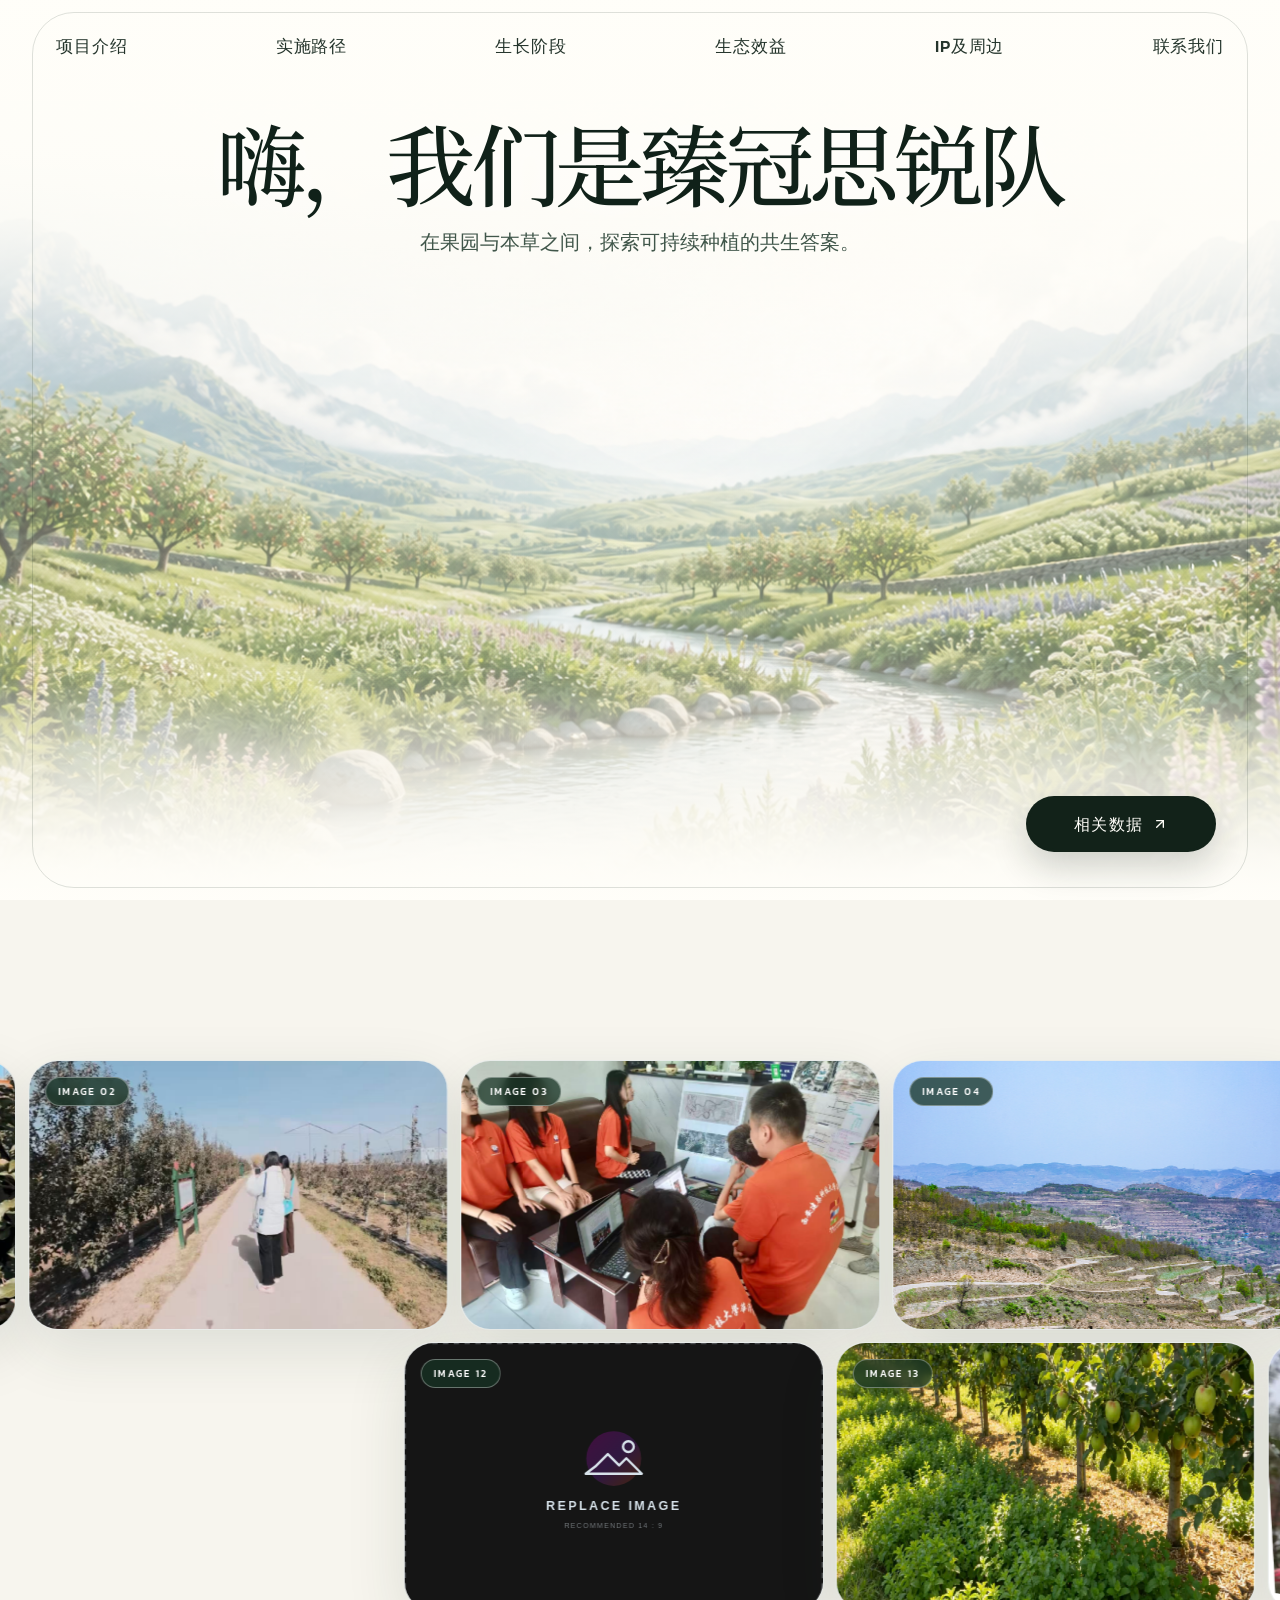
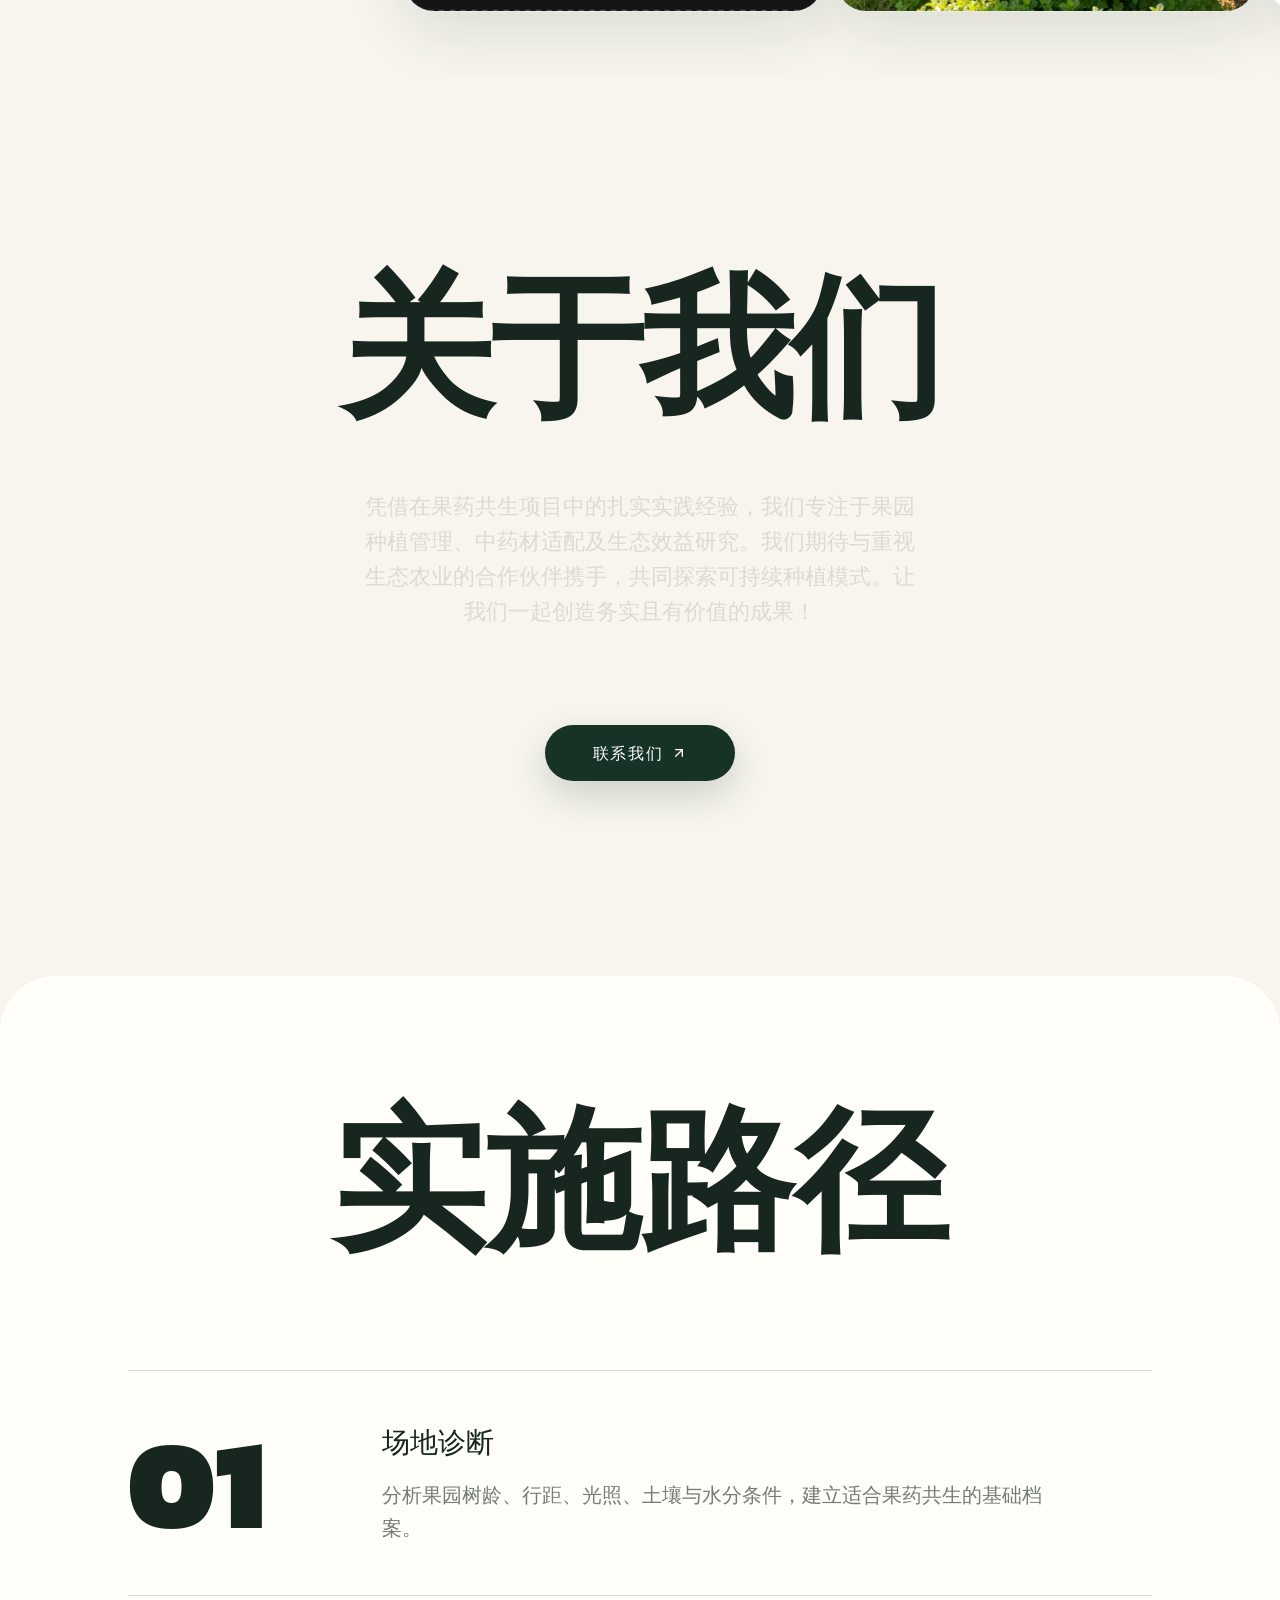
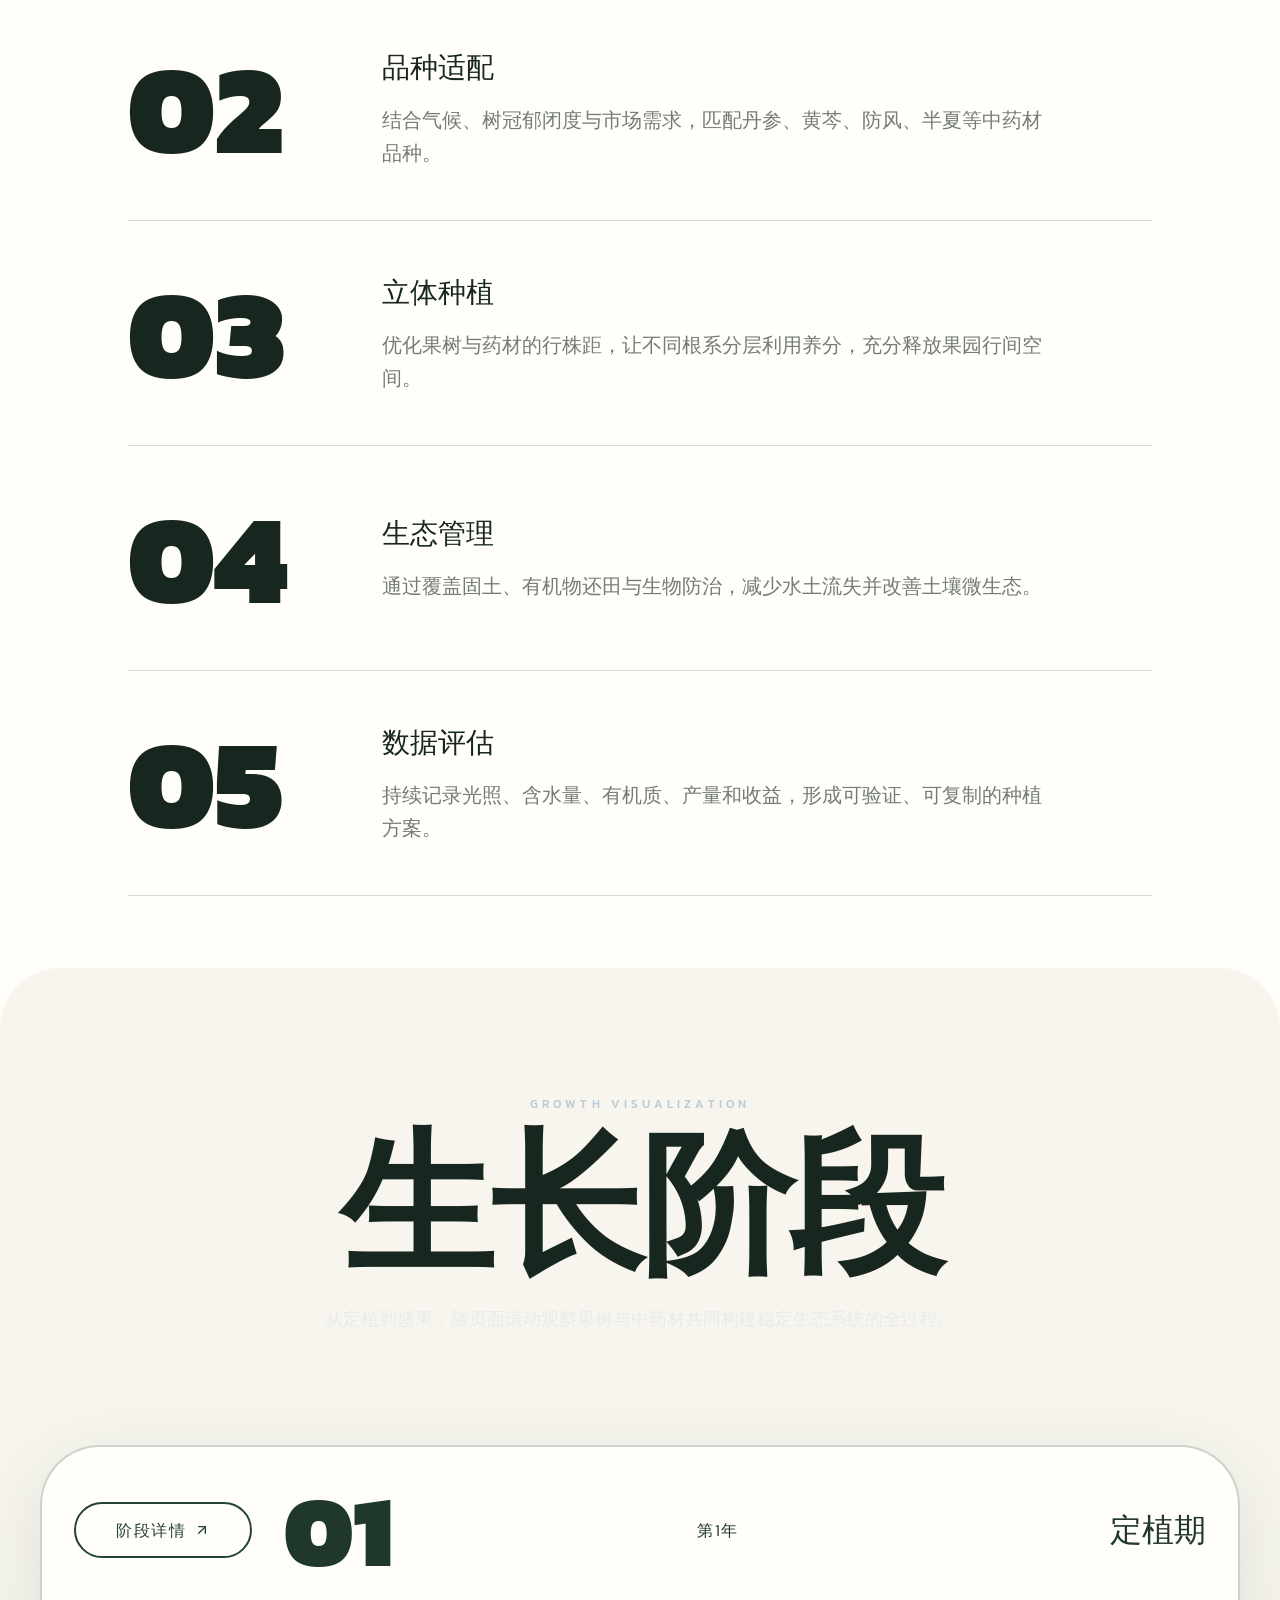
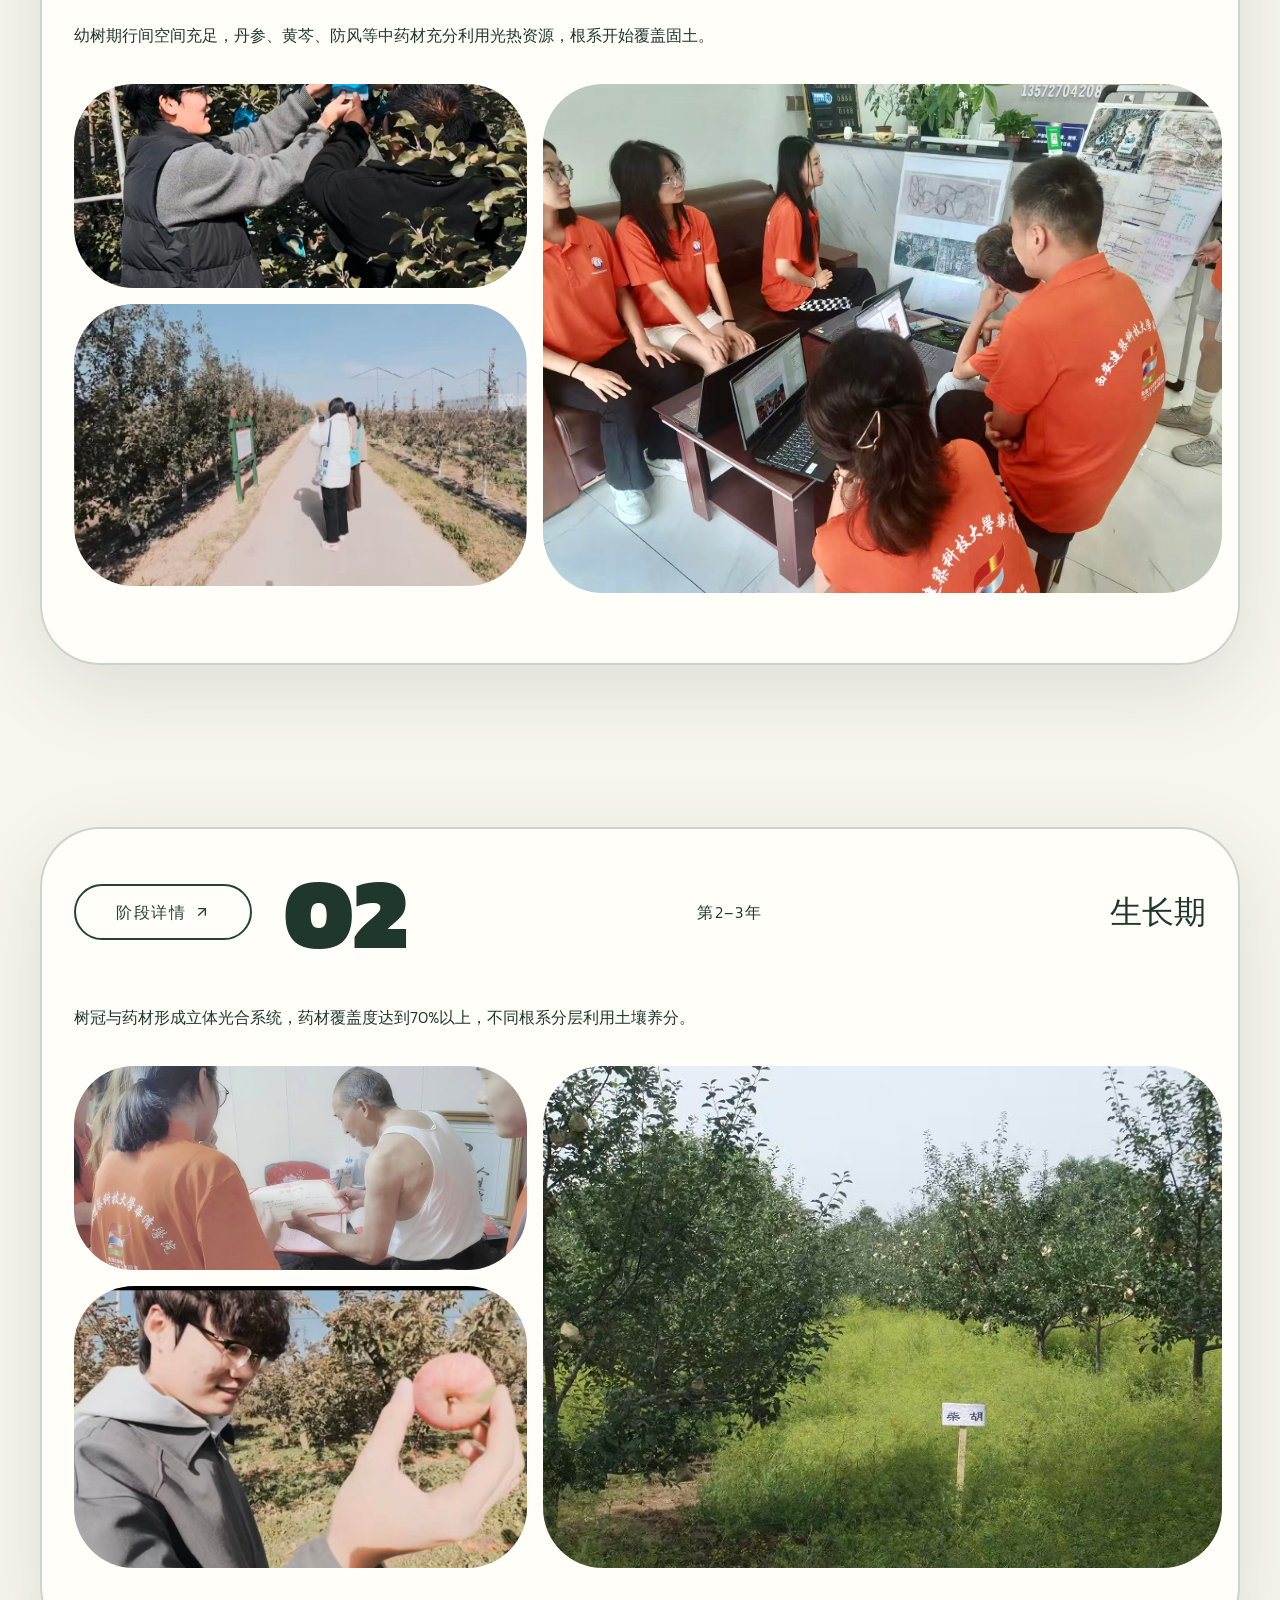
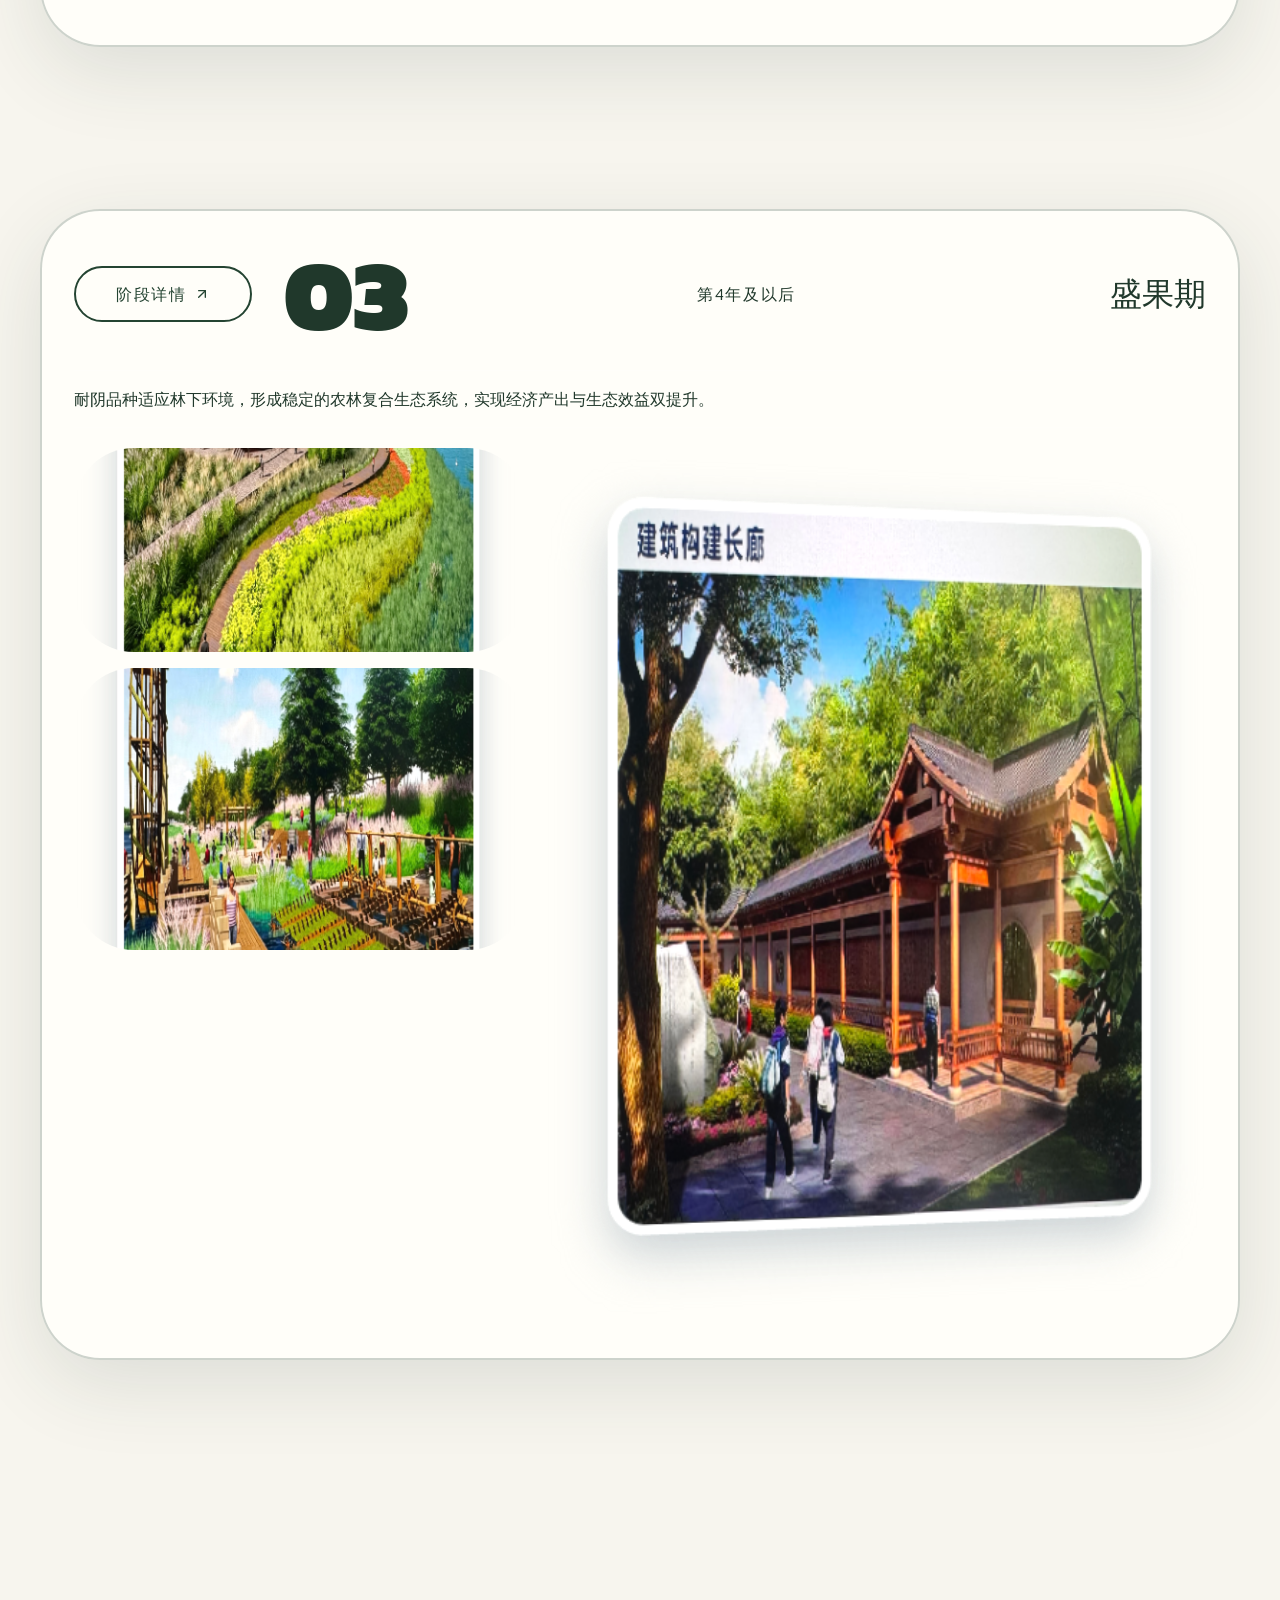
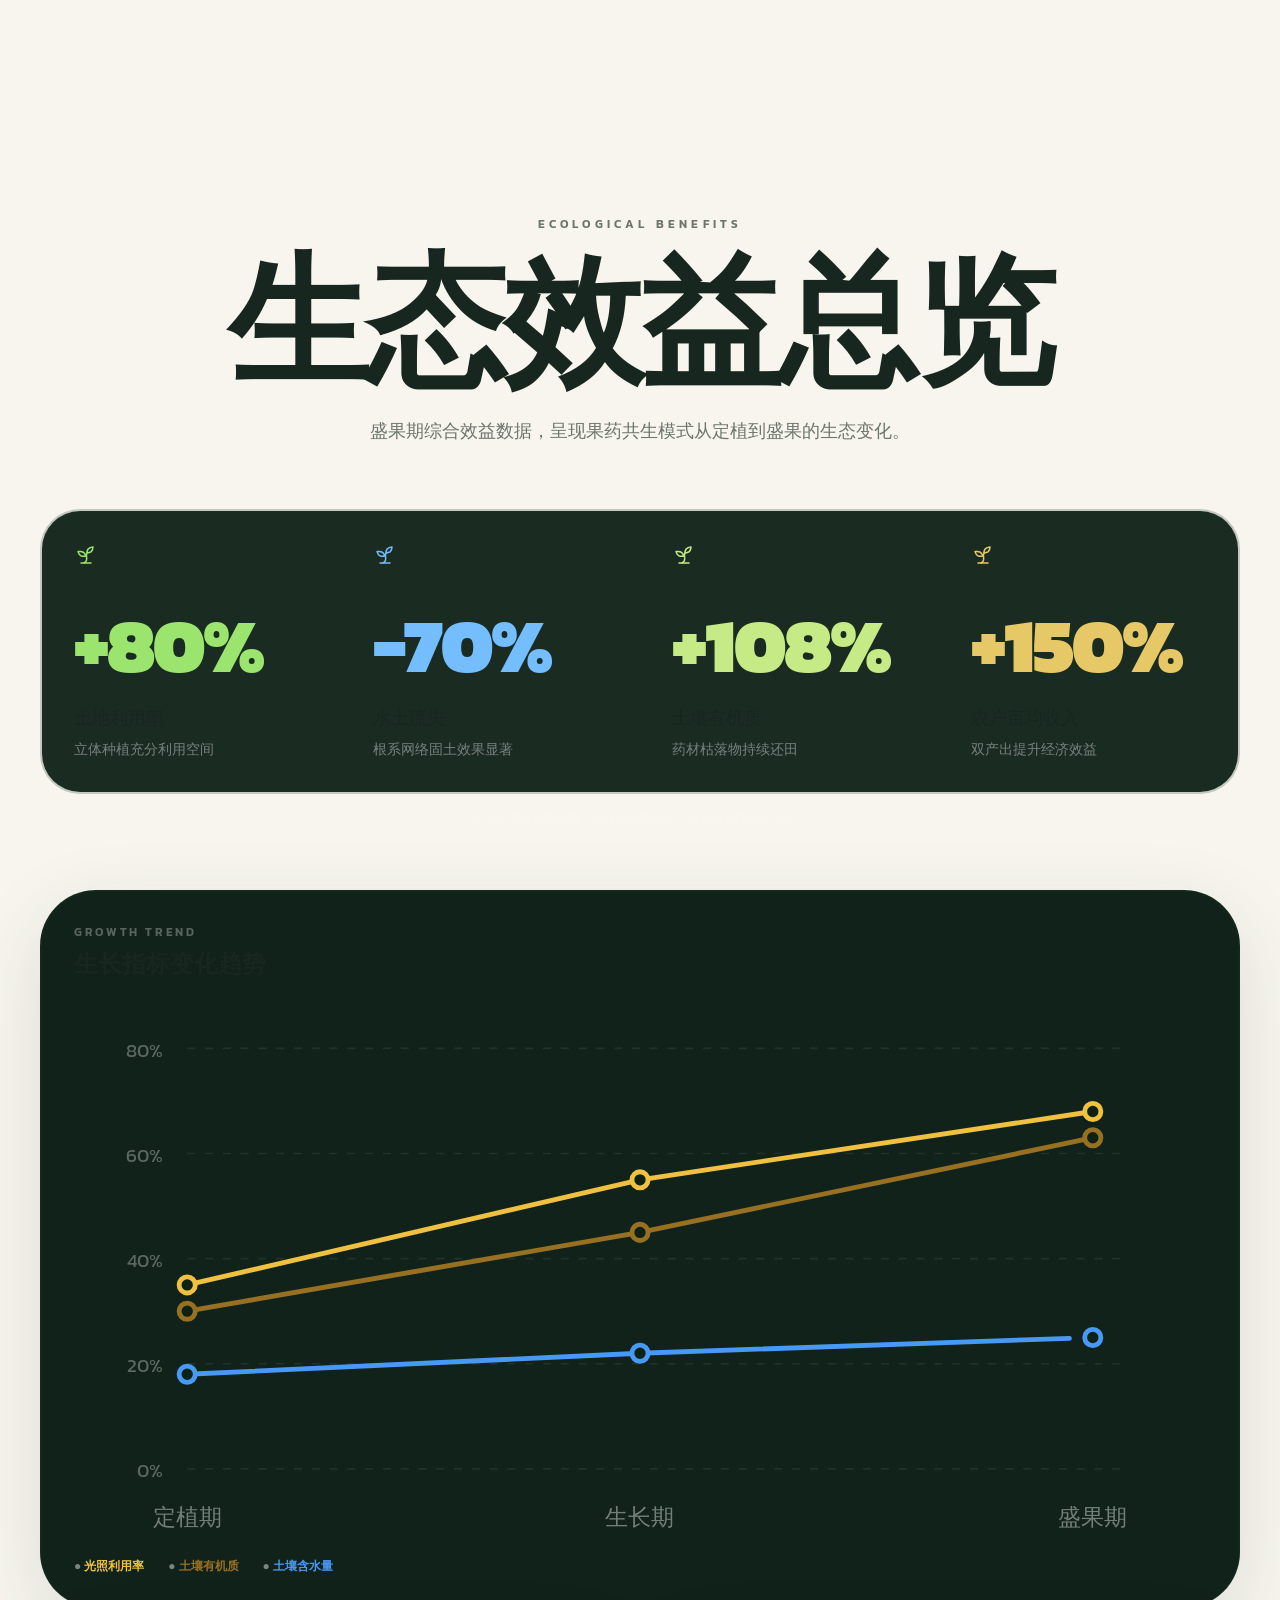
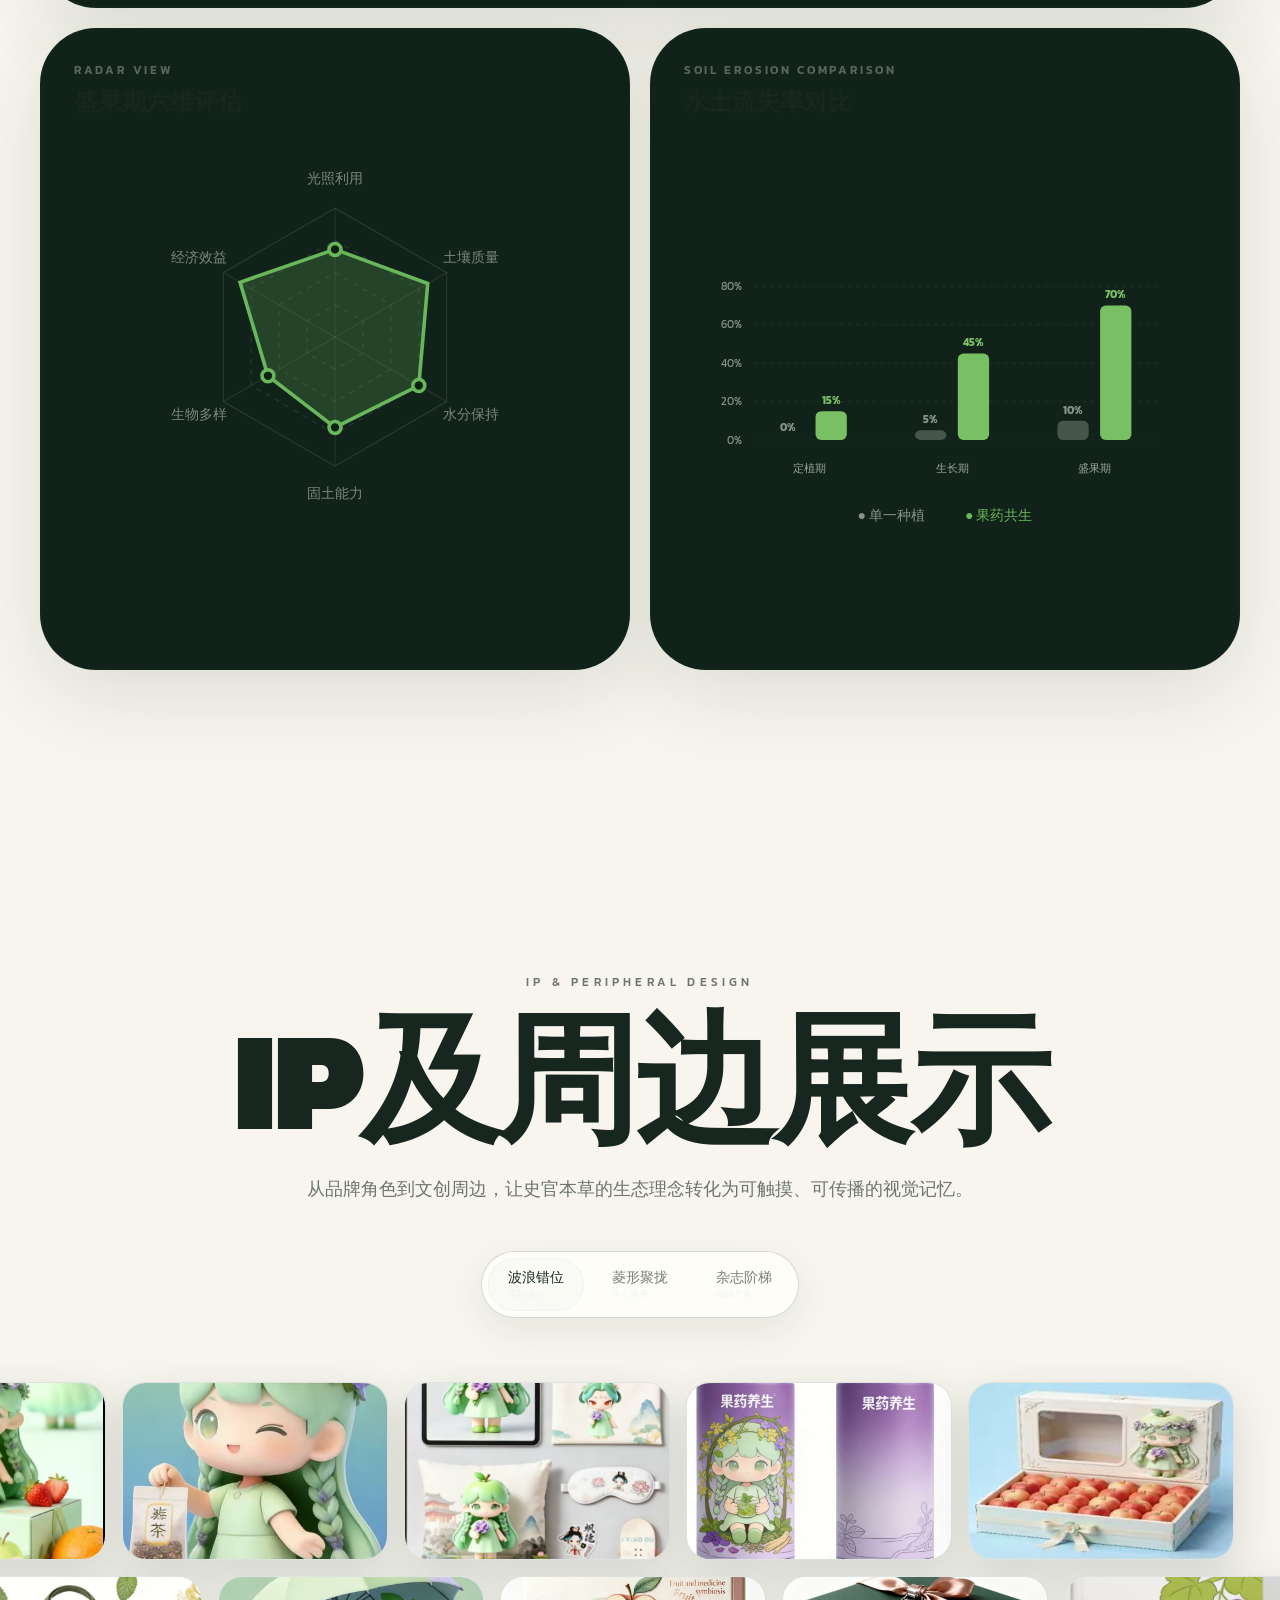
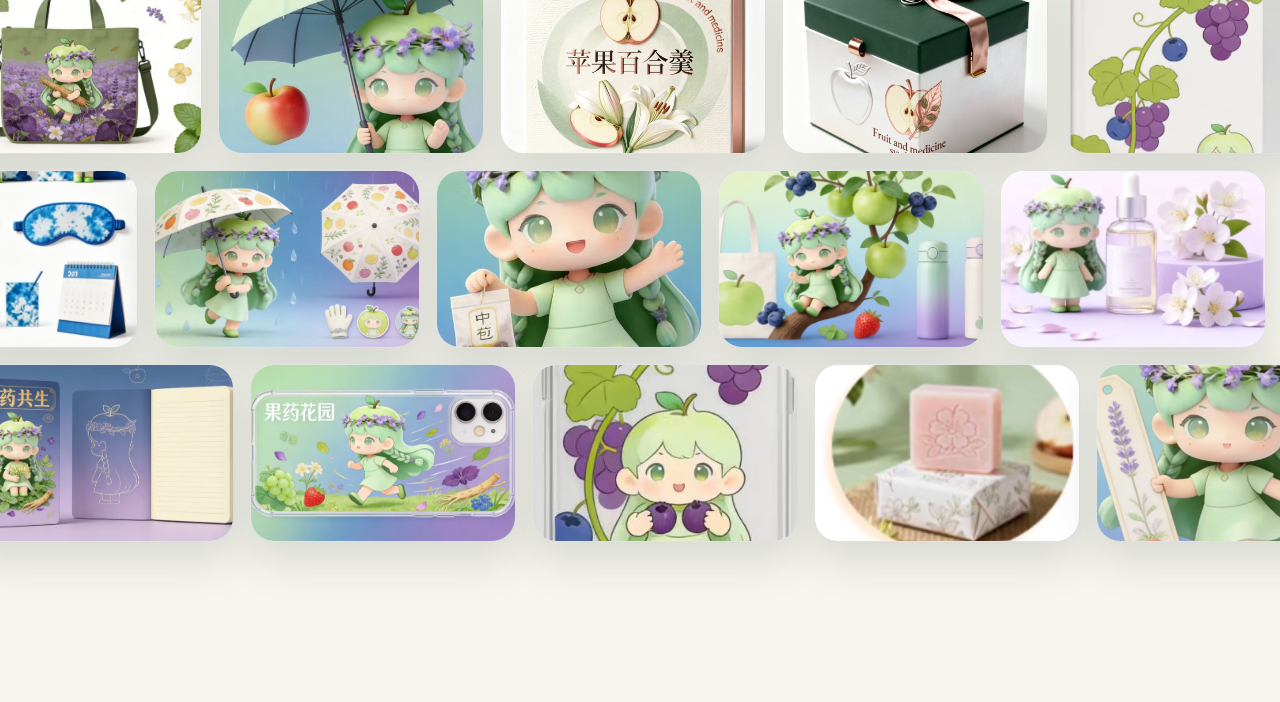
==== commit 053c5eee: "Update 史官本草 visual design" ====
--- a/index.html
+++ b/index.html
@@ -1,12 +1,13 @@
 <!doctype html>
-<html lang="en">
+<html lang="zh-CN">
   <head>
     <meta charset="UTF-8" />
     <meta name="viewport" content="width=device-width, initial-scale=1.0" />
-    <meta name="theme-color" content="#0C0C0C" />
+    <meta name="theme-color" content="#F7F5EE" />
+    <meta name="description" content="史官本草果药共生项目展示、生态效益与数据平台。" />
     <title>史官本草</title>
-    <script type="module" crossorigin src="/assets/index-r3uxke1k.js"></script>
-    <link rel="stylesheet" crossorigin href="/assets/index-CPYB61rH.css">
+    <script type="module" crossorigin src="/assets/index-BxCWFtoL.js"></script>
+    <link rel="stylesheet" crossorigin href="/assets/index-CCppF_19.css">
   </head>
   <body>
     <div id="root"></div>
--- a/assets/index-CCppF_19.css
+++ b/assets/index-CCppF_19.css
@@ -0,0 +1 @@
+@import"https://fonts.googleapis.com/css2?family=Kanit:wght@300;400;500;600;700;800;900&display=swap";@import"https://fonts.googleapis.com/css2?family=Noto+Serif+SC:wght@500;600&display=swap";*,:before,:after{--tw-border-spacing-x: 0;--tw-border-spacing-y: 0;--tw-translate-x: 0;--tw-translate-y: 0;--tw-rotate: 0;--tw-skew-x: 0;--tw-skew-y: 0;--tw-scale-x: 1;--tw-scale-y: 1;--tw-pan-x: ;--tw-pan-y: ;--tw-pinch-zoom: ;--tw-scroll-snap-strictness: proximity;--tw-gradient-from-position: ;--tw-gradient-via-position: ;--tw-gradient-to-position: ;--tw-ordinal: ;--tw-slashed-zero: ;--tw-numeric-figure: ;--tw-numeric-spacing: ;--tw-numeric-fraction: ;--tw-ring-inset: ;--tw-ring-offset-width: 0px;--tw-ring-offset-color: #fff;--tw-ring-color: rgb(59 130 246 / .5);--tw-ring-offset-shadow: 0 0 #0000;--tw-ring-shadow: 0 0 #0000;--tw-shadow: 0 0 #0000;--tw-shadow-colored: 0 0 #0000;--tw-blur: ;--tw-brightness: ;--tw-contrast: ;--tw-grayscale: ;--tw-hue-rotate: ;--tw-invert: ;--tw-saturate: ;--tw-sepia: ;--tw-drop-shadow: ;--tw-backdrop-blur: ;--tw-backdrop-brightness: ;--tw-backdrop-contrast: ;--tw-backdrop-grayscale: ;--tw-backdrop-hue-rotate: ;--tw-backdrop-invert: ;--tw-backdrop-opacity: ;--tw-backdrop-saturate: ;--tw-backdrop-sepia: ;--tw-contain-size: ;--tw-contain-layout: ;--tw-contain-paint: ;--tw-contain-style: }::backdrop{--tw-border-spacing-x: 0;--tw-border-spacing-y: 0;--tw-translate-x: 0;--tw-translate-y: 0;--tw-rotate: 0;--tw-skew-x: 0;--tw-skew-y: 0;--tw-scale-x: 1;--tw-scale-y: 1;--tw-pan-x: ;--tw-pan-y: ;--tw-pinch-zoom: ;--tw-scroll-snap-strictness: proximity;--tw-gradient-from-position: ;--tw-gradient-via-position: ;--tw-gradient-to-position: ;--tw-ordinal: ;--tw-slashed-zero: ;--tw-numeric-figure: ;--tw-numeric-spacing: ;--tw-numeric-fraction: ;--tw-ring-inset: ;--tw-ring-offset-width: 0px;--tw-ring-offset-color: #fff;--tw-ring-color: rgb(59 130 246 / .5);--tw-ring-offset-shadow: 0 0 #0000;--tw-ring-shadow: 0 0 #0000;--tw-shadow: 0 0 #0000;--tw-shadow-colored: 0 0 #0000;--tw-blur: ;--tw-brightness: ;--tw-contrast: ;--tw-grayscale: ;--tw-hue-rotate: ;--tw-invert: ;--tw-saturate: ;--tw-sepia: ;--tw-drop-shadow: ;--tw-backdrop-blur: ;--tw-backdrop-brightness: ;--tw-backdrop-contrast: ;--tw-backdrop-grayscale: ;--tw-backdrop-hue-rotate: ;--tw-backdrop-invert: ;--tw-backdrop-opacity: ;--tw-backdrop-saturate: ;--tw-backdrop-sepia: ;--tw-contain-size: ;--tw-contain-layout: ;--tw-contain-paint: ;--tw-contain-style: }*,:before,:after{box-sizing:border-box;border-width:0;border-style:solid;border-color:#e5e7eb}:before,:after{--tw-content: ""}html,:host{line-height:1.5;-webkit-text-size-adjust:100%;-moz-tab-size:4;-o-tab-size:4;tab-size:4;font-family:ui-sans-serif,system-ui,sans-serif,"Apple Color Emoji","Segoe UI Emoji",Segoe UI Symbol,"Noto Color Emoji";font-feature-settings:normal;font-variation-settings:normal;-webkit-tap-highlight-color:transparent}body{margin:0;line-height:inherit}hr{height:0;color:inherit;border-top-width:1px}abbr:where([title]){-webkit-text-decoration:underline dotted;text-decoration:underline dotted}h1,h2,h3,h4,h5,h6{font-size:inherit;font-weight:inherit}a{color:inherit;text-decoration:inherit}b,strong{font-weight:bolder}code,kbd,samp,pre{font-family:ui-monospace,SFMono-Regular,Menlo,Monaco,Consolas,Liberation Mono,Courier New,monospace;font-feature-settings:normal;font-variation-settings:normal;font-size:1em}small{font-size:80%}sub,sup{font-size:75%;line-height:0;position:relative;vertical-align:baseline}sub{bottom:-.25em}sup{top:-.5em}table{text-indent:0;border-color:inherit;border-collapse:collapse}button,input,optgroup,select,textarea{font-family:inherit;font-feature-settings:inherit;font-variation-settings:inherit;font-size:100%;font-weight:inherit;line-height:inherit;letter-spacing:inherit;color:inherit;margin:0;padding:0}button,select{text-transform:none}button,input:where([type=button]),input:where([type=reset]),input:where([type=submit]){-webkit-appearance:button;background-color:transparent;background-image:none}:-moz-focusring{outline:auto}:-moz-ui-invalid{box-shadow:none}progress{vertical-align:baseline}::-webkit-inner-spin-button,::-webkit-outer-spin-button{height:auto}[type=search]{-webkit-appearance:textfield;outline-offset:-2px}::-webkit-search-decoration{-webkit-appearance:none}::-webkit-file-upload-button{-webkit-appearance:button;font:inherit}summary{display:list-item}blockquote,dl,dd,h1,h2,h3,h4,h5,h6,hr,figure,p,pre{margin:0}fieldset{margin:0;padding:0}legend{padding:0}ol,ul,menu{list-style:none;margin:0;padding:0}dialog{padding:0}textarea{resize:vertical}input::-moz-placeholder,textarea::-moz-placeholder{opacity:1;color:#9ca3af}input::placeholder,textarea::placeholder{opacity:1;color:#9ca3af}button,[role=button]{cursor:pointer}:disabled{cursor:default}img,svg,video,canvas,audio,iframe,embed,object{display:block;vertical-align:middle}img,video{max-width:100%;height:auto}[hidden]:where(:not([hidden=until-found])){display:none}.pointer-events-none{pointer-events:none}.invisible{visibility:hidden}.fixed{position:fixed}.absolute{position:absolute}.relative{position:relative}.sticky{position:sticky}.inset-0{top:0;right:0;bottom:0;left:0}.inset-x-0{left:0;right:0}.inset-x-4{left:1rem;right:1rem}.-left-11{left:-2.75rem}.-left-2{left:-.5rem}.-top-16{top:-4rem}.bottom-3{bottom:.75rem}.bottom-5{bottom:1.25rem}.bottom-\[23\%\]{bottom:23%}.bottom-\[25\%\]{bottom:25%}.bottom-\[27\%\]{bottom:27%}.bottom-\[8\%\]{bottom:8%}.left-0{left:0}.left-1\/2{left:50%}.left-3{left:.75rem}.left-4{left:1rem}.left-6{left:1.5rem}.left-\[-8\%\]{left:-8%}.left-\[1\%\]{left:1%}.left-\[3\%\]{left:3%}.right-3{right:.75rem}.right-\[1\%\]{right:1%}.right-\[3\%\]{right:3%}.right-\[9\%\]{right:9%}.top-0{top:0}.top-1\/2{top:50%}.top-24{top:6rem}.top-3{top:.75rem}.top-4{top:1rem}.top-\[10\%\]{top:10%}.top-\[12\%\]{top:12%}.top-\[4\%\]{top:4%}.z-10{z-index:10}.z-20{z-index:20}.z-30{z-index:30}.z-\[120\]{z-index:120}.z-\[1\]{z-index:1}.col-span-2{grid-column:span 2 / span 2}.col-start-2{grid-column-start:2}.col-start-3{grid-column-start:3}.row-span-2{grid-row:span 2 / span 2}.row-start-1{grid-row-start:1}.mx-auto{margin-left:auto;margin-right:auto}.-mt-10{margin-top:-2.5rem}.mb-10{margin-bottom:2.5rem}.mb-14{margin-bottom:3.5rem}.mb-16{margin-bottom:4rem}.mb-4{margin-bottom:1rem}.mb-5{margin-bottom:1.25rem}.mr-3{margin-right:.75rem}.mr-4{margin-right:1rem}.mt-1{margin-top:.25rem}.mt-10{margin-top:2.5rem}.mt-16{margin-top:4rem}.mt-2{margin-top:.5rem}.mt-3{margin-top:.75rem}.mt-4{margin-top:1rem}.mt-5{margin-top:1.25rem}.mt-6{margin-top:1.5rem}.mt-7{margin-top:1.75rem}.mt-8{margin-top:2rem}.mt-\[8vh\]{margin-top:8vh}.mt-auto{margin-top:auto}.block{display:block}.inline-block{display:inline-block}.flex{display:flex}.inline-flex{display:inline-flex}.table{display:table}.grid{display:grid}.hidden{display:none}.h-11{height:2.75rem}.h-12{height:3rem}.h-14{height:3.5rem}.h-2\.5{height:.625rem}.h-20{height:5rem}.h-24{height:6rem}.h-28{height:7rem}.h-3{height:.75rem}.h-4{height:1rem}.h-40{height:10rem}.h-5{height:1.25rem}.h-6{height:1.5rem}.h-7{height:1.75rem}.h-\[10px\]{height:10px}.h-\[126px\]{height:126px}.h-\[270px\]{height:270px}.h-\[2px\]{height:2px}.h-\[360px\]{height:360px}.h-\[380px\]{height:380px}.h-\[420px\]{height:420px}.h-\[48vh\]{height:48vh}.h-\[500px\]{height:500px}.h-\[600px\]{height:600px}.h-\[620px\]{height:620px}.h-\[calc\(100\%-1\.5rem\)\]{height:calc(100% - 1.5rem)}.h-\[clamp\(130px\,16vw\,230px\)\]{height:clamp(130px,16vw,230px)}.h-\[clamp\(160px\,22vw\,340px\)\]{height:clamp(160px,22vw,340px)}.h-full{height:100%}.h-px{height:1px}.h-screen{height:100vh}.min-h-\[410px\]{min-height:410px}.min-h-\[650px\]{min-height:650px}.min-h-\[660px\]{min-height:660px}.min-h-screen{min-height:100vh}.w-11{width:2.75rem}.w-14{width:3.5rem}.w-2{width:.5rem}.w-2\.5{width:.625rem}.w-28{width:7rem}.w-3{width:.75rem}.w-4{width:1rem}.w-40{width:10rem}.w-5{width:1.25rem}.w-6{width:1.5rem}.w-7{width:1.75rem}.w-\[100px\]{width:100px}.w-\[10px\]{width:10px}.w-\[1110px\]{width:1110px}.w-\[120px\]{width:120px}.w-\[130px\]{width:130px}.w-\[188px\]{width:188px}.w-\[2px\]{width:2px}.w-\[420px\]{width:420px}.w-\[75vw\]{width:75vw}.w-\[760px\]{width:760px}.w-\[78vw\]{width:78vw}.w-\[80vw\]{width:80vw}.w-fit{width:-moz-fit-content;width:fit-content}.w-full{width:100%}.w-max{width:-moz-max-content;width:max-content}.w-px{width:1px}.min-w-\[760px\]{min-width:760px}.max-w-2xl{max-width:42rem}.max-w-4xl{max-width:56rem}.max-w-5xl{max-width:64rem}.max-w-6xl{max-width:72rem}.max-w-7xl{max-width:80rem}.max-w-\[1540px\]{max-width:1540px}.max-w-\[430px\]{max-width:430px}.max-w-\[560px\]{max-width:560px}.max-w-\[860px\]{max-width:860px}.max-w-\[calc\(100vw-32px\)\]{max-width:calc(100vw - 32px)}.shrink-0{flex-shrink:0}.origin-bottom{transform-origin:bottom}.origin-top{transform-origin:top}.-translate-x-1\/2{--tw-translate-x: -50%;transform:translate(var(--tw-translate-x),var(--tw-translate-y)) rotate(var(--tw-rotate)) skew(var(--tw-skew-x)) skewY(var(--tw-skew-y)) scaleX(var(--tw-scale-x)) scaleY(var(--tw-scale-y))}.-translate-y-1\/2{--tw-translate-y: -50%;transform:translate(var(--tw-translate-x),var(--tw-translate-y)) rotate(var(--tw-rotate)) skew(var(--tw-skew-x)) skewY(var(--tw-skew-y)) scaleX(var(--tw-scale-x)) scaleY(var(--tw-scale-y))}.rotate-90{--tw-rotate: 90deg;transform:translate(var(--tw-translate-x),var(--tw-translate-y)) rotate(var(--tw-rotate)) skew(var(--tw-skew-x)) skewY(var(--tw-skew-y)) scaleX(var(--tw-scale-x)) scaleY(var(--tw-scale-y))}.transform{transform:translate(var(--tw-translate-x),var(--tw-translate-y)) rotate(var(--tw-rotate)) skew(var(--tw-skew-x)) skewY(var(--tw-skew-y)) scaleX(var(--tw-scale-x)) scaleY(var(--tw-scale-y))}.resize{resize:both}.grid-cols-1{grid-template-columns:repeat(1,minmax(0,1fr))}.grid-cols-2{grid-template-columns:repeat(2,minmax(0,1fr))}.grid-cols-\[40\%_60\%\]{grid-template-columns:40% 60%}.grid-cols-\[90px_1fr\]{grid-template-columns:90px 1fr}.grid-cols-\[auto_1fr_auto\]{grid-template-columns:auto 1fr auto}.flex-col{flex-direction:column}.flex-wrap{flex-wrap:wrap}.items-end{align-items:flex-end}.items-center{align-items:center}.justify-end{justify-content:flex-end}.justify-center{justify-content:center}.justify-between{justify-content:space-between}.gap-1{gap:.25rem}.gap-10{gap:2.5rem}.gap-16{gap:4rem}.gap-2{gap:.5rem}.gap-3{gap:.75rem}.gap-4{gap:1rem}.gap-5{gap:1.25rem}.gap-6{gap:1.5rem}.gap-8{gap:2rem}.gap-px{gap:1px}.gap-x-4{-moz-column-gap:1rem;column-gap:1rem}.gap-y-2{row-gap:.5rem}.space-y-4>:not([hidden])~:not([hidden]){--tw-space-y-reverse: 0;margin-top:calc(1rem * calc(1 - var(--tw-space-y-reverse)));margin-bottom:calc(1rem * var(--tw-space-y-reverse))}.self-end{align-self:flex-end}.justify-self-end{justify-self:end}.overflow-hidden{overflow:hidden}.overflow-visible{overflow:visible}.overflow-x-auto{overflow-x:auto}.overflow-y-auto{overflow-y:auto}.overflow-x-clip{overflow-x:clip}.rounded{border-radius:.25rem}.rounded-2xl{border-radius:1rem}.rounded-\[22px\]{border-radius:22px}.rounded-\[24px\]{border-radius:24px}.rounded-\[30px\]{border-radius:30px}.rounded-\[32px\]{border-radius:32px}.rounded-\[38px\]{border-radius:38px}.rounded-\[40px\]{border-radius:40px}.rounded-\[48\%\]{border-radius:48%}.rounded-full{border-radius:9999px}.rounded-lg{border-radius:.5rem}.rounded-t-\[40px\]{border-top-left-radius:40px;border-top-right-radius:40px}.rounded-t-full{border-top-left-radius:9999px;border-top-right-radius:9999px}.rounded-bl-lg{border-bottom-left-radius:.5rem}.rounded-br-lg{border-bottom-right-radius:.5rem}.rounded-tl-lg{border-top-left-radius:.5rem}.rounded-tr-lg{border-top-right-radius:.5rem}.border{border-width:1px}.border-2{border-width:2px}.border-y{border-top-width:1px;border-bottom-width:1px}.border-b{border-bottom-width:1px}.border-l{border-left-width:1px}.border-r{border-right-width:1px}.border-t{border-top-width:1px}.border-\[\#0C0C0C\]\/10{border-color:#0c0c0c1a}.border-\[\#0C0C0C\]\/15{border-color:#0c0c0c26}.border-\[\#23372B\]\/15{border-color:#23372b26}.border-\[\#284532\]\/10{border-color:#2845321a}.border-\[\#284532\]\/15{border-color:#28453226}.border-\[\#68B75A\]\/20{border-color:#68b75a33}.border-\[\#8BDD68\]\/20{border-color:#8bdd6833}.border-\[\#D7E2EA\]{--tw-border-opacity: 1;border-color:rgb(215 226 234 / var(--tw-border-opacity, 1))}.border-\[\#D7E2EA\]\/30{border-color:#d7e2ea4d}.border-\[rgba\(12\,12\,12\,0\.15\)\]{border-color:#0c0c0c26}.border-white\/0{border-color:#fff0}.border-white\/10{border-color:#ffffff1a}.border-white\/35{border-color:#ffffff59}.bg-\[\#0A1A0F\]{--tw-bg-opacity: 1;background-color:rgb(10 26 15 / var(--tw-bg-opacity, 1))}.bg-\[\#0C0C0C\]{--tw-bg-opacity: 1;background-color:rgb(12 12 12 / var(--tw-bg-opacity, 1))}.bg-\[\#0C0C0C\]\/\[\.04\]{background-color:#0c0c0c0a}.bg-\[\#102219\]{--tw-bg-opacity: 1;background-color:rgb(16 34 25 / var(--tw-bg-opacity, 1))}.bg-\[\#102219\]\/95{background-color:#102219f2}.bg-\[\#102A1A\]{--tw-bg-opacity: 1;background-color:rgb(16 42 26 / var(--tw-bg-opacity, 1))}.bg-\[\#173325\]\/75{background-color:#173325bf}.bg-\[\#275E38\]{--tw-bg-opacity: 1;background-color:rgb(39 94 56 / var(--tw-bg-opacity, 1))}.bg-\[\#284532\]\/10{background-color:#2845321a}.bg-\[\#477B3D\]{--tw-bg-opacity: 1;background-color:rgb(71 123 61 / var(--tw-bg-opacity, 1))}.bg-\[\#4F843F\]{--tw-bg-opacity: 1;background-color:rgb(79 132 63 / var(--tw-bg-opacity, 1))}.bg-\[\#56A84F\]\/10{background-color:#56a84f1a}.bg-\[\#68B75A\]\/\[\.06\]{background-color:#68b75a0f}.bg-\[\#6CB758\]{--tw-bg-opacity: 1;background-color:rgb(108 183 88 / var(--tw-bg-opacity, 1))}.bg-\[\#7621B0\]\/10{background-color:#7621b01a}.bg-\[\#7621B0\]\/\[0\.06\]{background-color:#7621b00f}.bg-\[\#76503B\]{--tw-bg-opacity: 1;background-color:rgb(118 80 59 / var(--tw-bg-opacity, 1))}.bg-\[\#78C7FF\]\/10{background-color:#78c7ff1a}.bg-\[\#79BF63\]\/35{background-color:#79bf6359}.bg-\[\#B600A8\]\/\[0\.035\]{background-color:#b600a809}.bg-\[\#D7E2EA\]\/10{background-color:#d7e2ea1a}.bg-\[\#E9564A\]{--tw-bg-opacity: 1;background-color:rgb(233 86 74 / var(--tw-bg-opacity, 1))}.bg-\[\#F0ECFF\]{--tw-bg-opacity: 1;background-color:rgb(240 236 255 / var(--tw-bg-opacity, 1))}.bg-\[\#F5F5F2\]{--tw-bg-opacity: 1;background-color:rgb(245 245 242 / var(--tw-bg-opacity, 1))}.bg-\[\#F7F3FF\]{--tw-bg-opacity: 1;background-color:rgb(247 243 255 / var(--tw-bg-opacity, 1))}.bg-\[\#F7F5EE\]{--tw-bg-opacity: 1;background-color:rgb(247 245 238 / var(--tw-bg-opacity, 1))}.bg-\[\#F8F8F5\]{--tw-bg-opacity: 1;background-color:rgb(248 248 245 / var(--tw-bg-opacity, 1))}.bg-\[\#F8F8F5\]\/90{background-color:#f8f8f5e6}.bg-\[\#FFF8B8\]{--tw-bg-opacity: 1;background-color:rgb(255 248 184 / var(--tw-bg-opacity, 1))}.bg-transparent{background-color:transparent}.bg-white{--tw-bg-opacity: 1;background-color:rgb(255 255 255 / var(--tw-bg-opacity, 1))}.bg-white\/10{background-color:#ffffff1a}.bg-white\/85{background-color:#ffffffd9}.bg-white\/\[\.035\]{background-color:#ffffff09}.bg-\[linear-gradient\(180deg\,\#102719_0\%\,\#173923_58\%\,\#1E3324_58\%\,\#122319_100\%\)\]{background-image:linear-gradient(180deg,#102719,#173923 58%,#1e3324 58%,#122319)}.bg-\[linear-gradient\(180deg\,rgba\(255\,254\,249\,\.98\)_0\%\,rgba\(255\,254\,249\,\.88\)_18\%\,rgba\(255\,254\,249\,\.28\)_47\%\,rgba\(255\,254\,249\,\.22\)_76\%\,rgba\(255\,254\,249\,\.94\)_100\%\)\]{background-image:linear-gradient(180deg,#fffef9fa,#fffef9e0 18%,#fffef947,#fffef938 76%,#fffef9f0)}.bg-\[radial-gradient\(ellipse_72\%_58\%_at_50\%_47\%\,rgba\(118\,33\,176\,0\.115\)\,rgba\(24\,1\,31\,0\.04\)_50\%\,transparent_78\%\)\]{background-image:radial-gradient(ellipse 72% 58% at 50% 47%,rgba(118,33,176,.115),rgba(24,1,31,.04) 50%,transparent 78%)}.bg-\[radial-gradient\(ellipse_72\%_62\%_at_50\%_36\%\,rgba\(118\,33\,176\,0\.13\)\,rgba\(24\,1\,31\,0\.045\)_50\%\,transparent_78\%\)\]{background-image:radial-gradient(ellipse 72% 62% at 50% 36%,rgba(118,33,176,.13),rgba(24,1,31,.045) 50%,transparent 78%)}.bg-gradient-to-tr{background-image:linear-gradient(to top right,var(--tw-gradient-stops))}.from-\[\#4F7A60\]\/15{--tw-gradient-from: rgb(79 122 96 / .15) var(--tw-gradient-from-position);--tw-gradient-to: rgb(79 122 96 / 0) var(--tw-gradient-to-position);--tw-gradient-stops: var(--tw-gradient-from), var(--tw-gradient-to)}.via-transparent{--tw-gradient-to: rgb(0 0 0 / 0) var(--tw-gradient-to-position);--tw-gradient-stops: var(--tw-gradient-from), transparent var(--tw-gradient-via-position), var(--tw-gradient-to)}.to-\[\#D9C486\]\/15{--tw-gradient-to: rgb(217 196 134 / .15) var(--tw-gradient-to-position)}.object-contain{-o-object-fit:contain;object-fit:contain}.object-cover{-o-object-fit:cover;object-fit:cover}.object-center{-o-object-position:center;object-position:center}.p-1\.5{padding:.375rem}.p-4{padding:1rem}.p-5{padding:1.25rem}.p-7{padding:1.75rem}.p-8{padding:2rem}.px-2{padding-left:.5rem;padding-right:.5rem}.px-3{padding-left:.75rem;padding-right:.75rem}.px-4{padding-left:1rem;padding-right:1rem}.px-5{padding-left:1.25rem;padding-right:1.25rem}.px-7{padding-left:1.75rem;padding-right:1.75rem}.px-8{padding-left:2rem;padding-right:2rem}.py-1\.5{padding-top:.375rem;padding-bottom:.375rem}.py-16{padding-top:4rem;padding-bottom:4rem}.py-2{padding-top:.5rem;padding-bottom:.5rem}.py-2\.5{padding-top:.625rem;padding-bottom:.625rem}.py-20{padding-top:5rem;padding-bottom:5rem}.py-24{padding-top:6rem;padding-bottom:6rem}.py-3{padding-top:.75rem;padding-bottom:.75rem}.py-4{padding-top:1rem;padding-bottom:1rem}.py-8{padding-top:2rem;padding-bottom:2rem}.pb-16{padding-bottom:4rem}.pb-24{padding-bottom:6rem}.pb-32{padding-bottom:8rem}.pb-9{padding-bottom:2.25rem}.pb-\[24vh\]{padding-bottom:24vh}.pt-20{padding-top:5rem}.pt-24{padding-top:6rem}.pt-6{padding-top:1.5rem}.pt-7{padding-top:1.75rem}.pt-8{padding-top:2rem}.text-left{text-align:left}.text-center{text-align:center}.text-2xl{font-size:1.5rem;line-height:2rem}.text-3xl{font-size:1.875rem;line-height:2.25rem}.text-4xl{font-size:2.25rem;line-height:2.5rem}.text-5xl{font-size:3rem;line-height:1}.text-\[10px\]{font-size:10px}.text-\[11px\]{font-size:11px}.text-\[9px\]{font-size:9px}.text-\[clamp\(0\.85rem\,1\.6vw\,1\.25rem\)\]{font-size:clamp(.85rem,1.6vw,1.25rem)}.text-\[clamp\(1\.1rem\,2\.5vw\,2\.5rem\)\]{font-size:clamp(1.1rem,2.5vw,2.5rem)}.text-\[clamp\(1rem\,2\.2vw\,2\.1rem\)\]{font-size:clamp(1rem,2.2vw,2.1rem)}.text-\[clamp\(1rem\,2vw\,1\.35rem\)\]{font-size:clamp(1rem,2vw,1.35rem)}.text-\[clamp\(2\.6rem\,7vw\,7\.4rem\)\]{font-size:clamp(2.6rem,7vw,7.4rem)}.text-\[clamp\(2\.8rem\,6vw\,5\.4rem\)\]{font-size:clamp(2.8rem,6vw,5.4rem)}.text-\[clamp\(3\.8rem\,11vw\,9rem\)\]{font-size:clamp(3.8rem,11vw,9rem)}.text-\[clamp\(3rem\,10vw\,140px\)\]{font-size:clamp(3rem,10vw,140px)}.text-\[clamp\(3rem\,12vw\,160px\)\]{font-size:clamp(3rem,12vw,160px)}.text-\[clamp\(3rem\,6vw\,5\.5rem\)\]{font-size:clamp(3rem,6vw,5.5rem)}.text-\[clamp\(3rem\,8vw\,110px\)\]{font-size:clamp(3rem,8vw,110px)}.text-\[clamp\(3rem\,9vw\,120px\)\]{font-size:clamp(3rem,9vw,120px)}.text-\[clamp\(4rem\,11vw\,9rem\)\]{font-size:clamp(4rem,11vw,9rem)}.text-\[clamp\(5rem\,12vw\,10rem\)\]{font-size:clamp(5rem,12vw,10rem)}.text-\[clamp\(5rem\,15vw\,13rem\)\]{font-size:clamp(5rem,15vw,13rem)}.text-base{font-size:1rem;line-height:1.5rem}.text-lg{font-size:1.125rem;line-height:1.75rem}.text-sm{font-size:.875rem;line-height:1.25rem}.text-xl{font-size:1.25rem;line-height:1.75rem}.text-xs{font-size:.75rem;line-height:1rem}.font-black{font-weight:900}.font-bold{font-weight:700}.font-light{font-weight:300}.font-medium{font-weight:500}.font-semibold{font-weight:600}.uppercase{text-transform:uppercase}.italic{font-style:italic}.leading-\[\.8\]{line-height:.8}.leading-\[\.95\]{line-height:.95}.leading-none{line-height:1}.leading-relaxed{line-height:1.625}.tracking-\[-0\.06em\]{letter-spacing:-.06em}.tracking-\[\.22em\]{letter-spacing:.22em}.tracking-\[\.24em\]{letter-spacing:.24em}.tracking-\[\.25em\]{letter-spacing:.25em}.tracking-\[\.35em\]{letter-spacing:.35em}.tracking-\[\.3em\]{letter-spacing:.3em}.tracking-\[0\.2em\]{letter-spacing:.2em}.tracking-\[0\.35em\]{letter-spacing:.35em}.tracking-tight{letter-spacing:-.025em}.tracking-wide{letter-spacing:.025em}.tracking-wider{letter-spacing:.05em}.tracking-widest{letter-spacing:.1em}.text-\[\#0B2114\]{--tw-text-opacity: 1;color:rgb(11 33 20 / var(--tw-text-opacity, 1))}.text-\[\#0C0C0C\]{--tw-text-opacity: 1;color:rgb(12 12 12 / var(--tw-text-opacity, 1))}.text-\[\#0C0C0C\]\/10{color:#0c0c0c1a}.text-\[\#0C0C0C\]\/55{color:#0c0c0c8c}.text-\[\#0C0C0C\]\/60{color:#0c0c0c99}.text-\[\#0C0C0C\]\/65{color:#0c0c0ca6}.text-\[\#0C0C0C\]\/\[\.055\]{color:#0c0c0c0e}.text-\[\#102119\]{--tw-text-opacity: 1;color:rgb(16 33 25 / var(--tw-text-opacity, 1))}.text-\[\#14251C\]{--tw-text-opacity: 1;color:rgb(20 37 28 / var(--tw-text-opacity, 1))}.text-\[\#25352C\]{--tw-text-opacity: 1;color:rgb(37 53 44 / var(--tw-text-opacity, 1))}.text-\[\#40564A\]{--tw-text-opacity: 1;color:rgb(64 86 74 / var(--tw-text-opacity, 1))}.text-\[\#418B3B\]{--tw-text-opacity: 1;color:rgb(65 139 59 / var(--tw-text-opacity, 1))}.text-\[\#4799F5\]{--tw-text-opacity: 1;color:rgb(71 153 245 / var(--tw-text-opacity, 1))}.text-\[\#4E765A\]{--tw-text-opacity: 1;color:rgb(78 118 90 / var(--tw-text-opacity, 1))}.text-\[\#68B75A\]{--tw-text-opacity: 1;color:rgb(104 183 90 / var(--tw-text-opacity, 1))}.text-\[\#79BF63\]{--tw-text-opacity: 1;color:rgb(121 191 99 / var(--tw-text-opacity, 1))}.text-\[\#8BDD68\]{--tw-text-opacity: 1;color:rgb(139 221 104 / var(--tw-text-opacity, 1))}.text-\[\#987022\]{--tw-text-opacity: 1;color:rgb(152 112 34 / var(--tw-text-opacity, 1))}.text-\[\#BBCCD7\]{--tw-text-opacity: 1;color:rgb(187 204 215 / var(--tw-text-opacity, 1))}.text-\[\#D7E2EA\]{--tw-text-opacity: 1;color:rgb(215 226 234 / var(--tw-text-opacity, 1))}.text-\[\#D7E2EA\]\/35{color:#d7e2ea59}.text-\[\#D7E2EA\]\/40{color:#d7e2ea66}.text-\[\#D7E2EA\]\/45{color:#d7e2ea73}.text-\[\#D7E2EA\]\/50{color:#d7e2ea80}.text-\[\#D7E2EA\]\/55{color:#d7e2ea8c}.text-\[\#D7E2EA\]\/60{color:#d7e2ea99}.text-\[\#D7E2EA\]\/65{color:#d7e2eaa6}.text-\[\#F0C040\]{--tw-text-opacity: 1;color:rgb(240 192 64 / var(--tw-text-opacity, 1))}.text-white{--tw-text-opacity: 1;color:rgb(255 255 255 / var(--tw-text-opacity, 1))}.text-white\/25{color:#ffffff40}.text-white\/30{color:#ffffff4d}.text-white\/35{color:#ffffff59}.text-white\/40{color:#fff6}.text-white\/45{color:#ffffff73}.text-white\/50{color:#ffffff80}.opacity-0{opacity:0}.opacity-100{opacity:1}.opacity-60{opacity:.6}.opacity-95{opacity:.95}.opacity-\[\.03\]{opacity:.03}.opacity-\[0\.04\]{opacity:.04}.shadow-\[0_-18px_40px_rgba\(0\,0\,0\,0\.5\)\]{--tw-shadow: 0 -18px 40px rgba(0,0,0,.5);--tw-shadow-colored: 0 -18px 40px var(--tw-shadow-color);box-shadow:var(--tw-ring-offset-shadow, 0 0 #0000),var(--tw-ring-shadow, 0 0 #0000),var(--tw-shadow)}.shadow-\[0_0_10px_rgba\(213\,200\,255\,0\.9\)\,0_0_18px_rgba\(118\,33\,176\,0\.45\)\]{--tw-shadow: 0 0 10px rgba(213,200,255,.9),0 0 18px rgba(118,33,176,.45);--tw-shadow-colored: 0 0 10px var(--tw-shadow-color), 0 0 18px var(--tw-shadow-color);box-shadow:var(--tw-ring-offset-shadow, 0 0 #0000),var(--tw-ring-shadow, 0 0 #0000),var(--tw-shadow)}.shadow-\[0_0_10px_rgba\(220\,208\,255\,1\)\,0_0_18px_rgba\(118\,33\,176\,\.65\)\]{--tw-shadow: 0 0 10px rgba(220,208,255,1),0 0 18px rgba(118,33,176,.65);--tw-shadow-colored: 0 0 10px var(--tw-shadow-color), 0 0 18px var(--tw-shadow-color);box-shadow:var(--tw-ring-offset-shadow, 0 0 #0000),var(--tw-ring-shadow, 0 0 #0000),var(--tw-shadow)}.shadow-\[0_0_30px_12px_rgba\(255\,248\,184\,\.35\)\]{--tw-shadow: 0 0 30px 12px rgba(255,248,184,.35);--tw-shadow-colored: 0 0 30px 12px var(--tw-shadow-color);box-shadow:var(--tw-ring-offset-shadow, 0 0 #0000),var(--tw-ring-shadow, 0 0 #0000),var(--tw-shadow)}.shadow-\[0_0_7px_rgba\(240\,236\,255\,\.95\)\,0_0_14px_rgba\(118\,33\,176\,\.55\)\]{--tw-shadow: 0 0 7px rgba(240,236,255,.95),0 0 14px rgba(118,33,176,.55);--tw-shadow-colored: 0 0 7px var(--tw-shadow-color), 0 0 14px var(--tw-shadow-color);box-shadow:var(--tw-ring-offset-shadow, 0 0 #0000),var(--tw-ring-shadow, 0 0 #0000),var(--tw-shadow)}.shadow-\[0_12px_36px_rgba\(31\,58\,43\,\.08\)\]{--tw-shadow: 0 12px 36px rgba(31,58,43,.08);--tw-shadow-colored: 0 12px 36px var(--tw-shadow-color);box-shadow:var(--tw-ring-offset-shadow, 0 0 #0000),var(--tw-ring-shadow, 0 0 #0000),var(--tw-shadow)}.shadow-\[0_16px_45px_rgba\(31\,58\,43\,\.16\)\]{--tw-shadow: 0 16px 45px rgba(31,58,43,.16);--tw-shadow-colored: 0 16px 45px var(--tw-shadow-color);box-shadow:var(--tw-ring-offset-shadow, 0 0 #0000),var(--tw-ring-shadow, 0 0 #0000),var(--tw-shadow)}.shadow-\[0_20px_60px_rgba\(31\,58\,43\,\.12\)\]{--tw-shadow: 0 20px 60px rgba(31,58,43,.12);--tw-shadow-colored: 0 20px 60px var(--tw-shadow-color);box-shadow:var(--tw-ring-offset-shadow, 0 0 #0000),var(--tw-ring-shadow, 0 0 #0000),var(--tw-shadow)}.shadow-\[0_24px_80px_rgba\(31\,58\,43\,\.12\)\]{--tw-shadow: 0 24px 80px rgba(31,58,43,.12);--tw-shadow-colored: 0 24px 80px var(--tw-shadow-color);box-shadow:var(--tw-ring-offset-shadow, 0 0 #0000),var(--tw-ring-shadow, 0 0 #0000),var(--tw-shadow)}.shadow-\[inset_-18px_-14px_0_rgba\(21\,64\,32\,\.3\)\]{--tw-shadow: inset -18px -14px 0 rgba(21,64,32,.3);--tw-shadow-colored: inset -18px -14px 0 var(--tw-shadow-color);box-shadow:var(--tw-ring-offset-shadow, 0 0 #0000),var(--tw-ring-shadow, 0 0 #0000),var(--tw-shadow)}.outline-none{outline:2px solid transparent;outline-offset:2px}.outline{outline-style:solid}.outline-2{outline-width:2px}.outline-offset-\[-3px\]{outline-offset:-3px}.outline-white{outline-color:#fff}.blur-3xl{--tw-blur: blur(64px);filter:var(--tw-blur) var(--tw-brightness) var(--tw-contrast) var(--tw-grayscale) var(--tw-hue-rotate) var(--tw-invert) var(--tw-saturate) var(--tw-sepia) var(--tw-drop-shadow)}.blur-\[120px\]{--tw-blur: blur(120px);filter:var(--tw-blur) var(--tw-brightness) var(--tw-contrast) var(--tw-grayscale) var(--tw-hue-rotate) var(--tw-invert) var(--tw-saturate) var(--tw-sepia) var(--tw-drop-shadow)}.blur-\[125px\]{--tw-blur: blur(125px);filter:var(--tw-blur) var(--tw-brightness) var(--tw-contrast) var(--tw-grayscale) var(--tw-hue-rotate) var(--tw-invert) var(--tw-saturate) var(--tw-sepia) var(--tw-drop-shadow)}.blur-\[135px\]{--tw-blur: blur(135px);filter:var(--tw-blur) var(--tw-brightness) var(--tw-contrast) var(--tw-grayscale) var(--tw-hue-rotate) var(--tw-invert) var(--tw-saturate) var(--tw-sepia) var(--tw-drop-shadow)}.blur-\[140px\]{--tw-blur: blur(140px);filter:var(--tw-blur) var(--tw-brightness) var(--tw-contrast) var(--tw-grayscale) var(--tw-hue-rotate) var(--tw-invert) var(--tw-saturate) var(--tw-sepia) var(--tw-drop-shadow)}.filter{filter:var(--tw-blur) var(--tw-brightness) var(--tw-contrast) var(--tw-grayscale) var(--tw-hue-rotate) var(--tw-invert) var(--tw-saturate) var(--tw-sepia) var(--tw-drop-shadow)}.backdrop-blur-sm{--tw-backdrop-blur: blur(4px);-webkit-backdrop-filter:var(--tw-backdrop-blur) var(--tw-backdrop-brightness) var(--tw-backdrop-contrast) var(--tw-backdrop-grayscale) var(--tw-backdrop-hue-rotate) var(--tw-backdrop-invert) var(--tw-backdrop-opacity) var(--tw-backdrop-saturate) var(--tw-backdrop-sepia);backdrop-filter:var(--tw-backdrop-blur) var(--tw-backdrop-brightness) var(--tw-backdrop-contrast) var(--tw-backdrop-grayscale) var(--tw-backdrop-hue-rotate) var(--tw-backdrop-invert) var(--tw-backdrop-opacity) var(--tw-backdrop-saturate) var(--tw-backdrop-sepia)}.backdrop-blur-xl{--tw-backdrop-blur: blur(24px);-webkit-backdrop-filter:var(--tw-backdrop-blur) var(--tw-backdrop-brightness) var(--tw-backdrop-contrast) var(--tw-backdrop-grayscale) var(--tw-backdrop-hue-rotate) var(--tw-backdrop-invert) var(--tw-backdrop-opacity) var(--tw-backdrop-saturate) var(--tw-backdrop-sepia);backdrop-filter:var(--tw-backdrop-blur) var(--tw-backdrop-brightness) var(--tw-backdrop-contrast) var(--tw-backdrop-grayscale) var(--tw-backdrop-hue-rotate) var(--tw-backdrop-invert) var(--tw-backdrop-opacity) var(--tw-backdrop-saturate) var(--tw-backdrop-sepia)}.transition{transition-property:color,background-color,border-color,text-decoration-color,fill,stroke,opacity,box-shadow,transform,filter,backdrop-filter;transition-timing-function:cubic-bezier(.4,0,.2,1);transition-duration:.15s}.transition-all{transition-property:all;transition-timing-function:cubic-bezier(.4,0,.2,1);transition-duration:.15s}.transition-colors{transition-property:color,background-color,border-color,text-decoration-color,fill,stroke;transition-timing-function:cubic-bezier(.4,0,.2,1);transition-duration:.15s}.transition-opacity{transition-property:opacity;transition-timing-function:cubic-bezier(.4,0,.2,1);transition-duration:.15s}.transition-transform{transition-property:transform;transition-timing-function:cubic-bezier(.4,0,.2,1);transition-duration:.15s}.duration-200{transition-duration:.2s}.duration-300{transition-duration:.3s}.duration-500{transition-duration:.5s}.duration-700{transition-duration:.7s}.ease-in-out{transition-timing-function:cubic-bezier(.4,0,.2,1)}.ease-out{transition-timing-function:cubic-bezier(0,0,.2,1)}*,*:before,*:after{box-sizing:border-box;margin:0;padding:0}html,body,#root{min-height:100%;background:#f7f5ee;font-family:Kanit,sans-serif}html{scroll-behavior:smooth}body{color:#d7e2ea;overflow-x:hidden}button,a{font:inherit}button{cursor:pointer}img{display:block}.hero-heading{background:linear-gradient(180deg,#646973,#bbccd7);-webkit-background-clip:text;background-clip:text;-webkit-text-fill-color:transparent;color:transparent}::-moz-selection{background:#b600a8;color:#fff}::selection{background:#b600a8;color:#fff}.hero-valley-title{font-family:"Noto Serif SC",serif;text-wrap:balance;text-shadow:0 2px 28px rgba(255,255,255,.75)}#home button{background:#122219!important;box-shadow:0 14px 36px #12221933!important;outline-color:#122219!important;color:#fffef9!important}#home button:hover{background:#294636!important}.site-light-theme #about,.site-light-theme #projects,.site-light-theme #data-insights,.site-light-theme #ip-showcase{background-color:#f7f5ee!important}.site-light-theme #about .about-decoration{display:none}.site-light-theme #about a{background:#173325!important;box-shadow:0 14px 36px #1733252e!important;outline-color:#173325!important}.site-light-theme #about .hero-heading,.site-light-theme #projects .hero-heading,.site-light-theme #data-insights .hero-heading,.site-light-theme #ip-showcase .hero-heading{background:none;-webkit-text-fill-color:#17271f;color:#17271f}.site-light-theme #about p,.site-light-theme #projects>div:first-of-type p,.site-light-theme #data-insights>div>div:first-child p,.site-light-theme #ip-showcase>div p{color:#17271f9e!important}.site-light-theme #about>div[class*=radial-gradient],.site-light-theme #about>div[class*=blur],.site-light-theme #about>div.pointer-events-none:has(span),.site-light-theme #projects>div.pointer-events-none,.site-light-theme #data-insights>div.absolute,.site-light-theme #ip-showcase>div.absolute{display:none}.site-light-theme #services{background:#fffef9!important;color:#17271f!important;border-radius:56px 56px 0 0}.site-light-theme #projects article{background:#fffef9f5!important;border-color:#1f3a2b38!important;color:#17271f!important;box-shadow:0 24px 80px #213d2e1f!important}.site-light-theme #projects article span,.site-light-theme #projects article h2,.site-light-theme #projects article p{color:#20382b!important}.site-light-theme #projects article button{border-color:#244432!important;color:#244432!important}.site-light-theme #data-insights{color:#17271f!important}.site-light-theme #data-insights>div>div:nth-child(n+2),.site-light-theme #data-insights>div>div:nth-child(n+2)>div{border-color:#1f3a2b26!important}.site-light-theme #ip-showcase{color:#17271f!important}.site-light-theme #ip-showcase>div[class*=rounded-full]{background:#fffef9e0!important;border-color:#1f3a2b2e!important}.site-light-theme #ip-showcase button{color:#17271f94!important}.site-light-theme #ip-showcase button:hover,.site-light-theme #ip-showcase button.text-white{color:#17271f!important}@media (max-width: 640px){.hero-valley{min-height:680px}.hero-valley-title{max-width:11ch;margin-inline:auto}}.hover\:scale-105:hover{--tw-scale-x: 1.05;--tw-scale-y: 1.05;transform:translate(var(--tw-translate-x),var(--tw-translate-y)) rotate(var(--tw-rotate)) skew(var(--tw-skew-x)) skewY(var(--tw-skew-y)) scaleX(var(--tw-scale-x)) scaleY(var(--tw-scale-y))}.hover\:bg-\[\#D7E2EA\]\/10:hover{background-color:#d7e2ea1a}.hover\:text-\[\#D7E2EA\]:hover{--tw-text-opacity: 1;color:rgb(215 226 234 / var(--tw-text-opacity, 1))}.hover\:opacity-70:hover{opacity:.7}.group:hover .group-hover\:-translate-x-1{--tw-translate-x: -.25rem;transform:translate(var(--tw-translate-x),var(--tw-translate-y)) rotate(var(--tw-rotate)) skew(var(--tw-skew-x)) skewY(var(--tw-skew-y)) scaleX(var(--tw-scale-x)) scaleY(var(--tw-scale-y))}.group:hover .group-hover\:-translate-y-1{--tw-translate-y: -.25rem;transform:translate(var(--tw-translate-x),var(--tw-translate-y)) rotate(var(--tw-rotate)) skew(var(--tw-skew-x)) skewY(var(--tw-skew-y)) scaleX(var(--tw-scale-x)) scaleY(var(--tw-scale-y))}.group:hover .group-hover\:translate-x-1{--tw-translate-x: .25rem;transform:translate(var(--tw-translate-x),var(--tw-translate-y)) rotate(var(--tw-rotate)) skew(var(--tw-skew-x)) skewY(var(--tw-skew-y)) scaleX(var(--tw-scale-x)) scaleY(var(--tw-scale-y))}.group:hover .group-hover\:translate-y-1{--tw-translate-y: .25rem;transform:translate(var(--tw-translate-x),var(--tw-translate-y)) rotate(var(--tw-rotate)) skew(var(--tw-skew-x)) skewY(var(--tw-skew-y)) scaleX(var(--tw-scale-x)) scaleY(var(--tw-scale-y))}.group:hover .group-hover\:rotate-45{--tw-rotate: 45deg;transform:translate(var(--tw-translate-x),var(--tw-translate-y)) rotate(var(--tw-rotate)) skew(var(--tw-skew-x)) skewY(var(--tw-skew-y)) scaleX(var(--tw-scale-x)) scaleY(var(--tw-scale-y))}.group:hover .group-hover\:scale-\[1\.04\]{--tw-scale-x: 1.04;--tw-scale-y: 1.04;transform:translate(var(--tw-translate-x),var(--tw-translate-y)) rotate(var(--tw-rotate)) skew(var(--tw-skew-x)) skewY(var(--tw-skew-y)) scaleX(var(--tw-scale-x)) scaleY(var(--tw-scale-y))}.group:hover .group-hover\:border-white\/70{border-color:#ffffffb3}.group:hover .group-hover\:opacity-100{opacity:1}@media (min-width: 640px){.sm\:inset-x-6{left:1.5rem;right:1.5rem}.sm\:left-\[2\%\]{left:2%}.sm\:left-\[6\%\]{left:6%}.sm\:right-\[2\%\]{right:2%}.sm\:right-\[6\%\]{right:6%}.sm\:col-span-1{grid-column:span 1 / span 1}.sm\:col-start-auto{grid-column-start:auto}.sm\:row-span-1{grid-row:span 1 / span 1}.sm\:-mt-12{margin-top:-3rem}.sm\:mb-12{margin-bottom:3rem}.sm\:mb-16{margin-bottom:4rem}.sm\:mb-20{margin-bottom:5rem}.sm\:mb-6{margin-bottom:1.5rem}.sm\:mt-0{margin-top:0}.sm\:mt-\[7vh\]{margin-top:7vh}.sm\:block{display:block}.sm\:h-\[178px\]{height:178px}.sm\:h-\[430px\]{height:430px}.sm\:min-h-\[490px\]{min-height:490px}.sm\:min-h-\[740px\]{min-height:740px}.sm\:w-\[140px\]{width:140px}.sm\:w-\[1600px\]{width:1600px}.sm\:w-\[160px\]{width:160px}.sm\:w-\[170px\]{width:170px}.sm\:w-\[266px\]{width:266px}.sm\:grid-cols-2{grid-template-columns:repeat(2,minmax(0,1fr))}.sm\:grid-cols-3{grid-template-columns:repeat(3,minmax(0,1fr))}.sm\:grid-cols-\[150px_1fr\]{grid-template-columns:150px 1fr}.sm\:grid-cols-\[auto_1fr_1fr_auto\]{grid-template-columns:auto 1fr 1fr auto}.sm\:flex-row{flex-direction:row}.sm\:items-center{align-items:center}.sm\:justify-between{justify-content:space-between}.sm\:gap-14{gap:3.5rem}.sm\:gap-2{gap:.5rem}.sm\:gap-20{gap:5rem}.sm\:gap-4{gap:1rem}.sm\:gap-6{gap:1.5rem}.sm\:self-center{align-self:center}.sm\:rounded-\[40px\]{border-radius:40px}.sm\:rounded-\[42px\]{border-radius:42px}.sm\:rounded-\[50px\]{border-radius:50px}.sm\:rounded-t-\[50px\]{border-top-left-radius:50px;border-top-right-radius:50px}.sm\:p-6{padding:1.5rem}.sm\:p-8{padding:2rem}.sm\:p-9{padding:2.25rem}.sm\:px-10{padding-left:2.5rem;padding-right:2.5rem}.sm\:px-12{padding-left:3rem;padding-right:3rem}.sm\:px-3{padding-left:.75rem;padding-right:.75rem}.sm\:px-5{padding-left:1.25rem;padding-right:1.25rem}.sm\:px-6{padding-left:1.5rem;padding-right:1.5rem}.sm\:px-8{padding-left:2rem;padding-right:2rem}.sm\:py-10{padding-top:2.5rem;padding-bottom:2.5rem}.sm\:py-2\.5{padding-top:.625rem;padding-bottom:.625rem}.sm\:py-24{padding-top:6rem;padding-bottom:6rem}.sm\:py-28{padding-top:7rem;padding-bottom:7rem}.sm\:py-3{padding-top:.75rem;padding-bottom:.75rem}.sm\:py-3\.5{padding-top:.875rem;padding-bottom:.875rem}.sm\:pb-12{padding-bottom:3rem}.sm\:pt-24{padding-top:6rem}.sm\:pt-32{padding-top:8rem}.sm\:text-4xl{font-size:2.25rem;line-height:2.5rem}.sm\:text-base{font-size:1rem;line-height:1.5rem}.sm\:text-lg{font-size:1.125rem;line-height:1.75rem}.sm\:text-sm{font-size:.875rem;line-height:1.25rem}.sm\:text-xs{font-size:.75rem;line-height:1rem}}@media (min-width: 768px){.md\:inset-x-8{left:2rem;right:2rem}.md\:left-\[10\%\]{left:10%}.md\:left-\[4\%\]{left:4%}.md\:right-\[10\%\]{right:10%}.md\:right-\[4\%\]{right:4%}.md\:-mt-14{margin-top:-3.5rem}.md\:mb-28{margin-bottom:7rem}.md\:min-h-\[820px\]{min-height:820px}.md\:w-\[180px\]{width:180px}.md\:w-\[210px\]{width:210px}.md\:w-\[220px\]{width:220px}.md\:grid-cols-3{grid-template-columns:repeat(3,minmax(0,1fr))}.md\:grid-cols-4{grid-template-columns:repeat(4,minmax(0,1fr))}.md\:grid-cols-\[210px_1fr\]{grid-template-columns:210px 1fr}.md\:grid-cols-\[230px_1fr\]{grid-template-columns:230px 1fr}.md\:gap-16{gap:4rem}.md\:gap-24{gap:6rem}.md\:gap-x-8{-moz-column-gap:2rem;column-gap:2rem}.md\:rounded-\[56px\]{border-radius:56px}.md\:rounded-\[60px\]{border-radius:60px}.md\:rounded-t-\[60px\]{border-top-left-radius:60px;border-top-right-radius:60px}.md\:p-8{padding:2rem}.md\:px-10{padding-left:2.5rem;padding-right:2.5rem}.md\:px-12{padding-left:3rem;padding-right:3rem}.md\:px-14{padding-left:3.5rem;padding-right:3.5rem}.md\:px-16{padding-left:4rem;padding-right:4rem}.md\:py-12{padding-top:3rem;padding-bottom:3rem}.md\:py-24{padding-top:6rem;padding-bottom:6rem}.md\:py-28{padding-top:7rem;padding-bottom:7rem}.md\:py-3\.5{padding-top:.875rem;padding-bottom:.875rem}.md\:py-32{padding-top:8rem;padding-bottom:8rem}.md\:py-36{padding-top:9rem;padding-bottom:9rem}.md\:py-4{padding-top:1rem;padding-bottom:1rem}.md\:pb-40{padding-bottom:10rem}.md\:pt-32{padding-top:8rem}.md\:pt-40{padding-top:10rem}.md\:pt-9{padding-top:2.25rem}.md\:text-base{font-size:1rem;line-height:1.5rem}.md\:text-sm{font-size:.875rem;line-height:1.25rem}.md\:text-xl{font-size:1.25rem;line-height:1.75rem}}@media (min-width: 1024px){.lg\:col-span-2{grid-column:span 2 / span 2}.lg\:grid-cols-2{grid-template-columns:repeat(2,minmax(0,1fr))}.lg\:grid-cols-3{grid-template-columns:repeat(3,minmax(0,1fr))}.lg\:grid-cols-4{grid-template-columns:repeat(4,minmax(0,1fr))}.lg\:grid-cols-5{grid-template-columns:repeat(5,minmax(0,1fr))}.lg\:grid-cols-6{grid-template-columns:repeat(6,minmax(0,1fr))}.lg\:p-8{padding:2rem}.lg\:text-\[1rem\]{font-size:1rem}}@media (min-width: 1280px){.xl\:text-\[1\.08rem\]{font-size:1.08rem}}
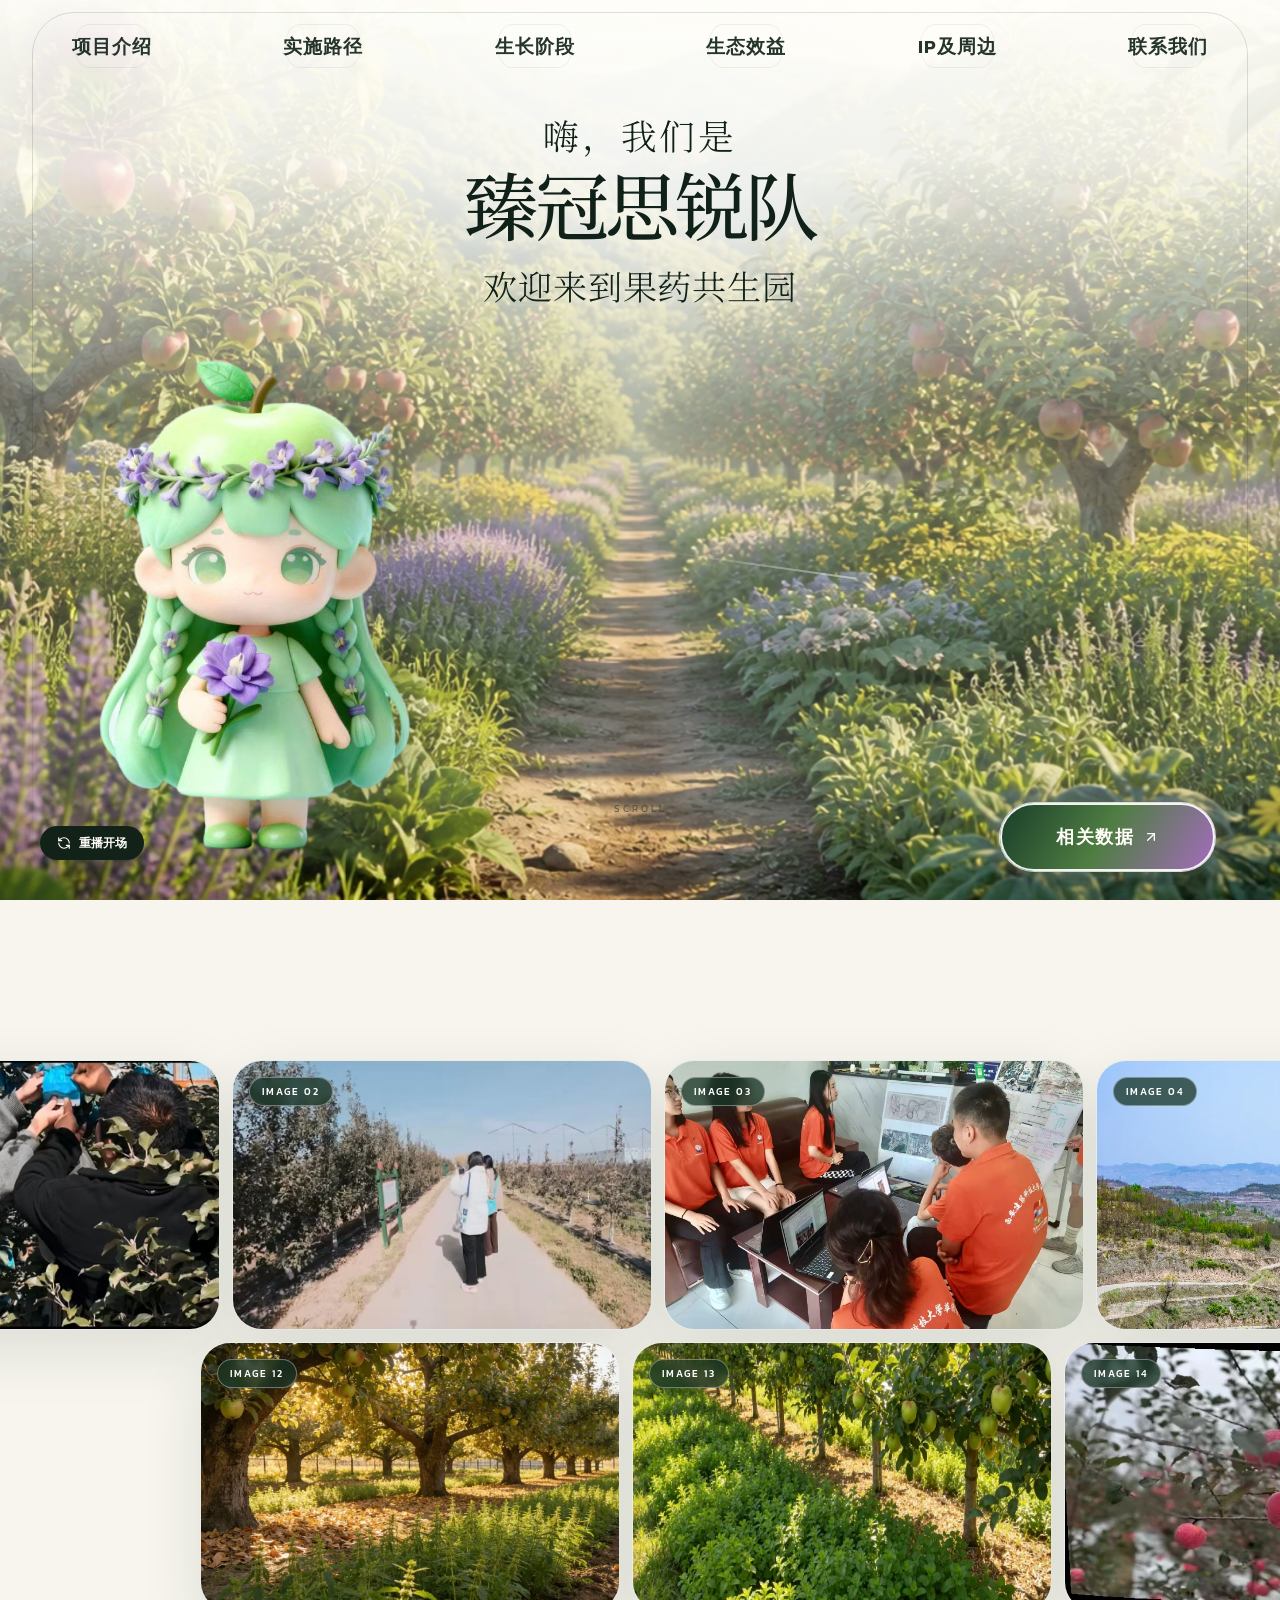
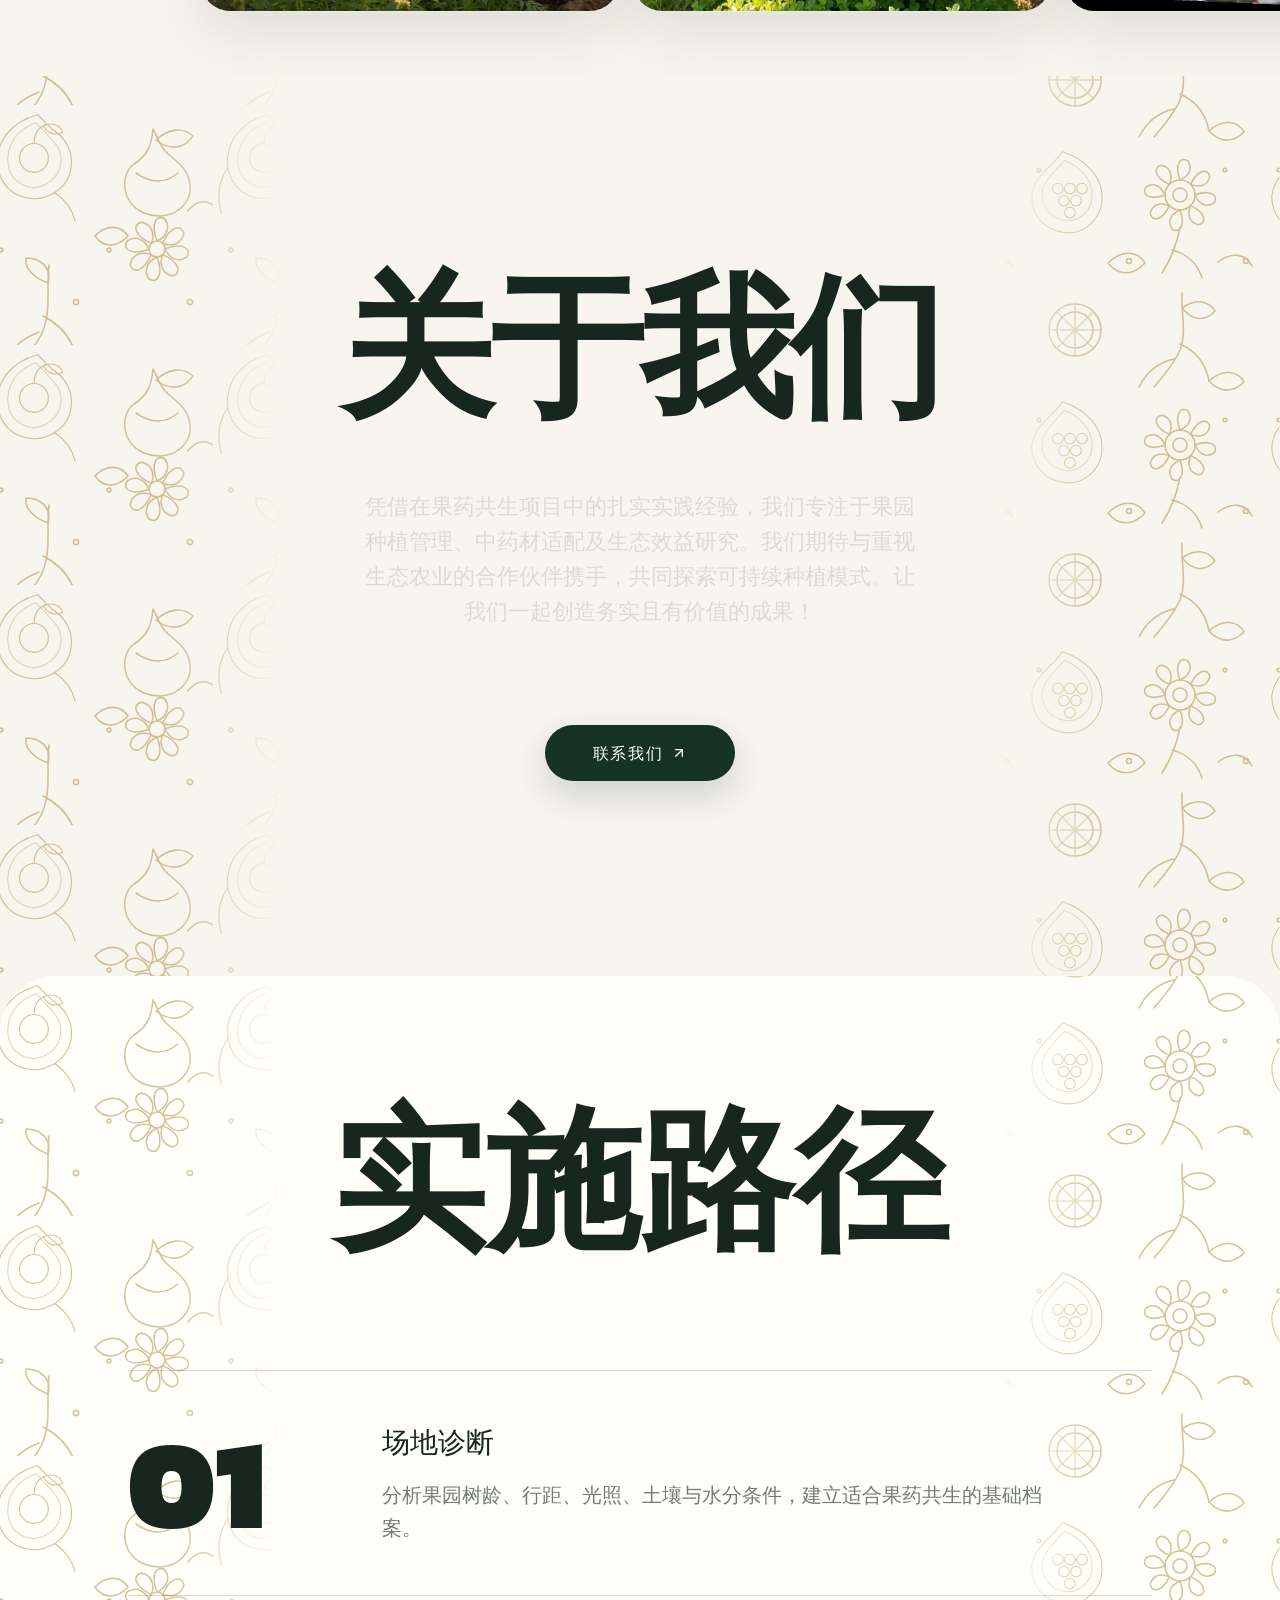
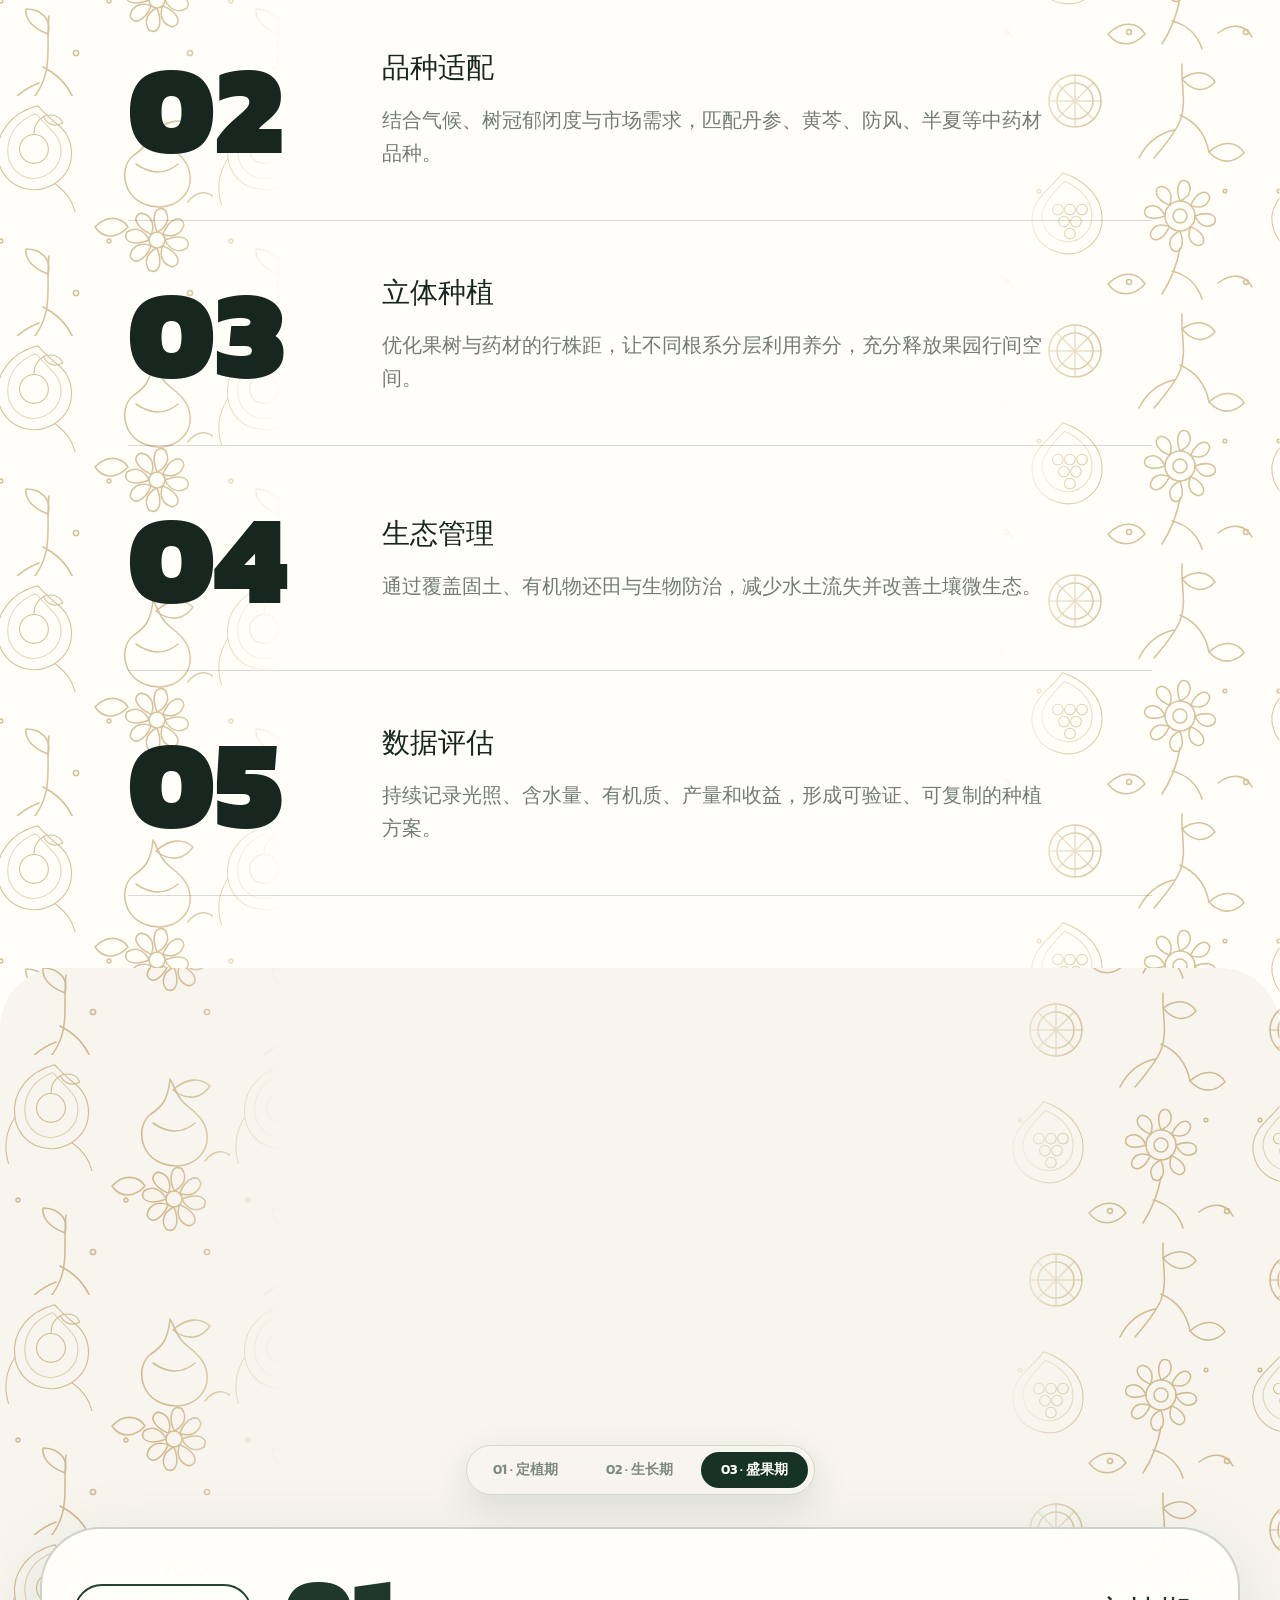
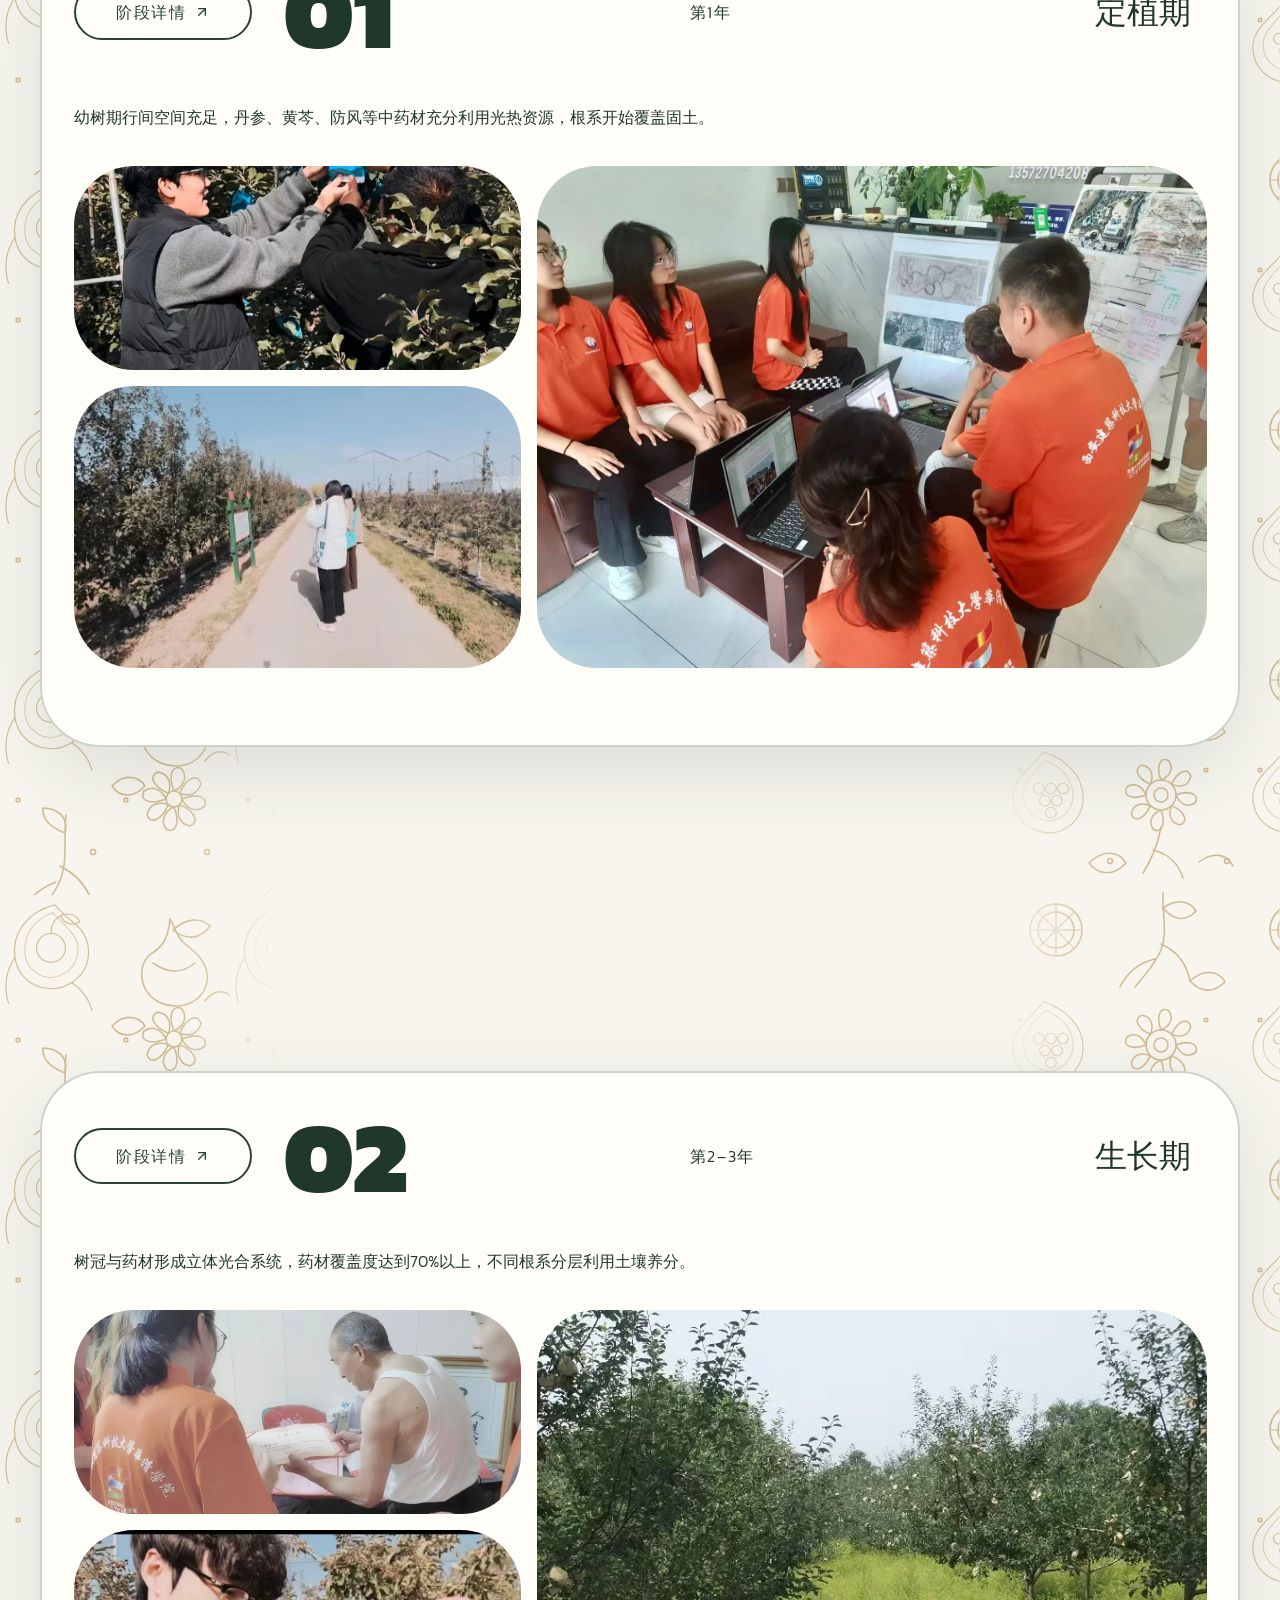
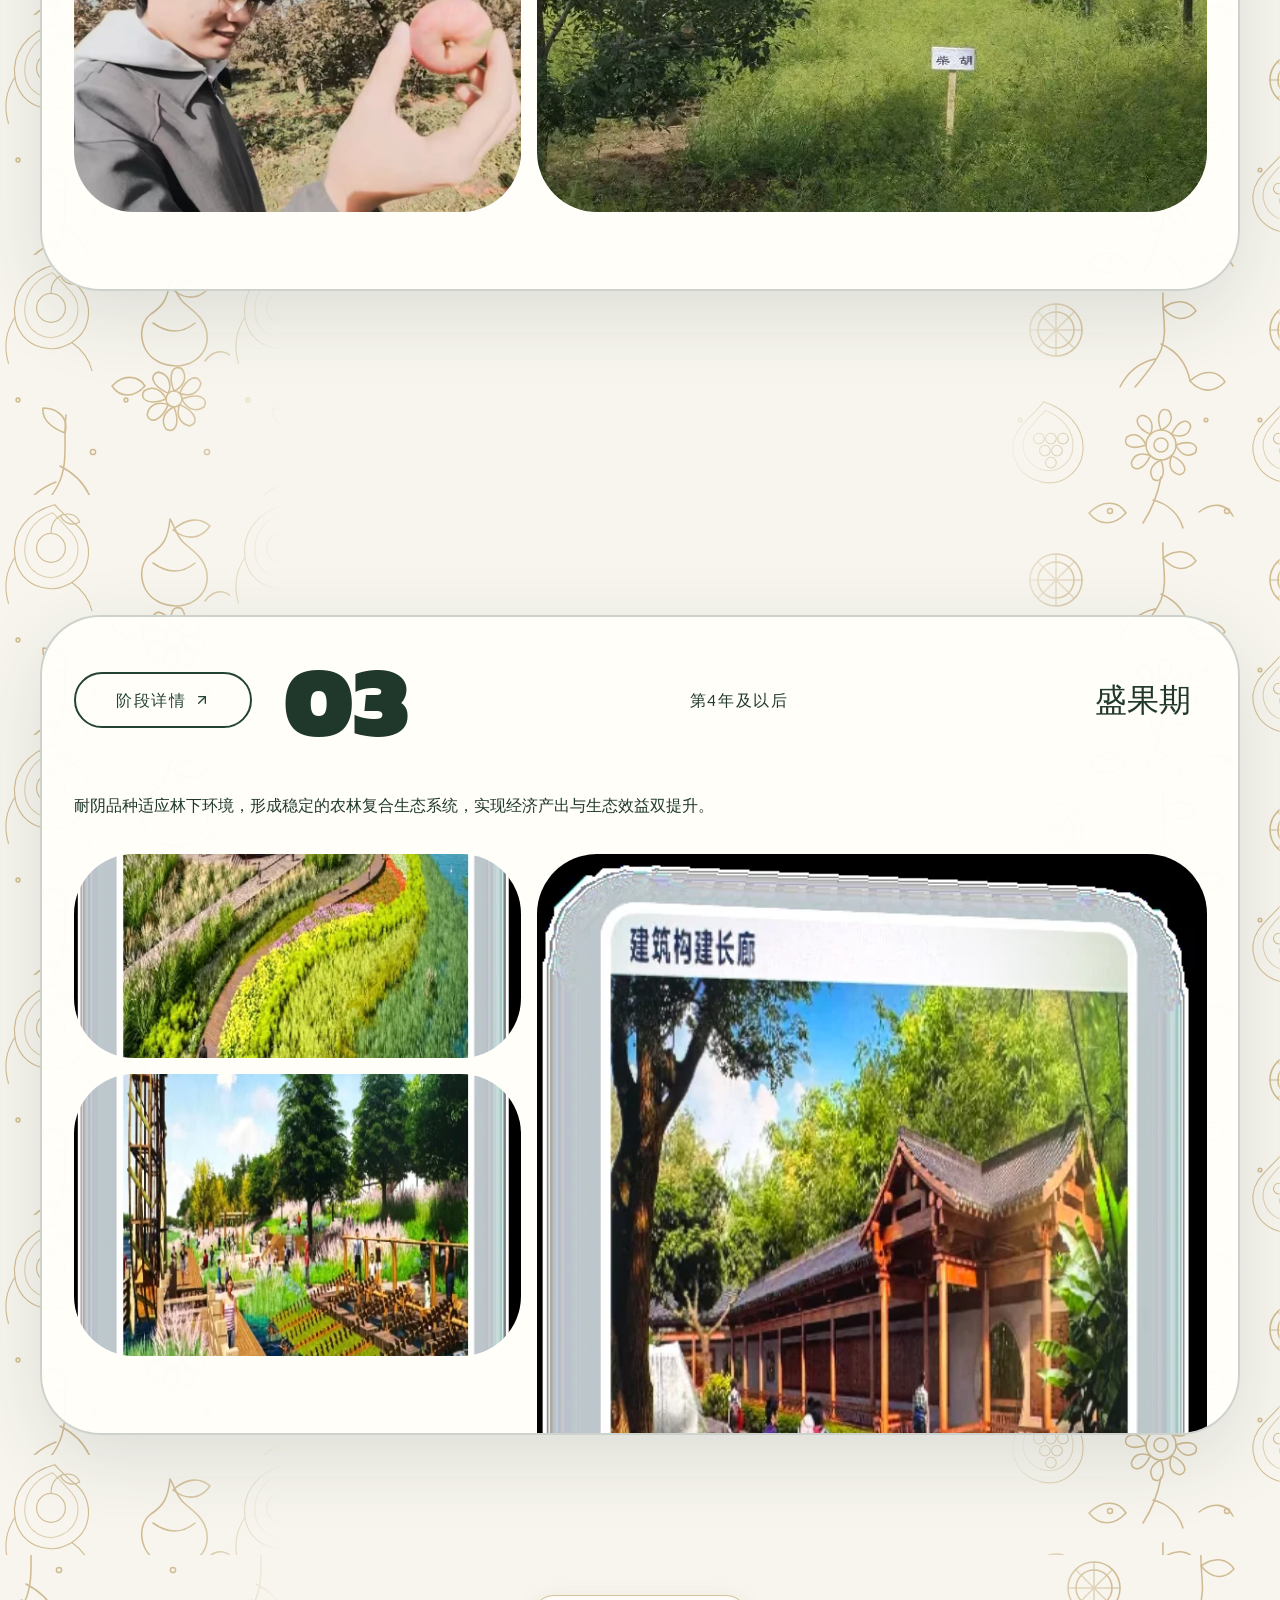
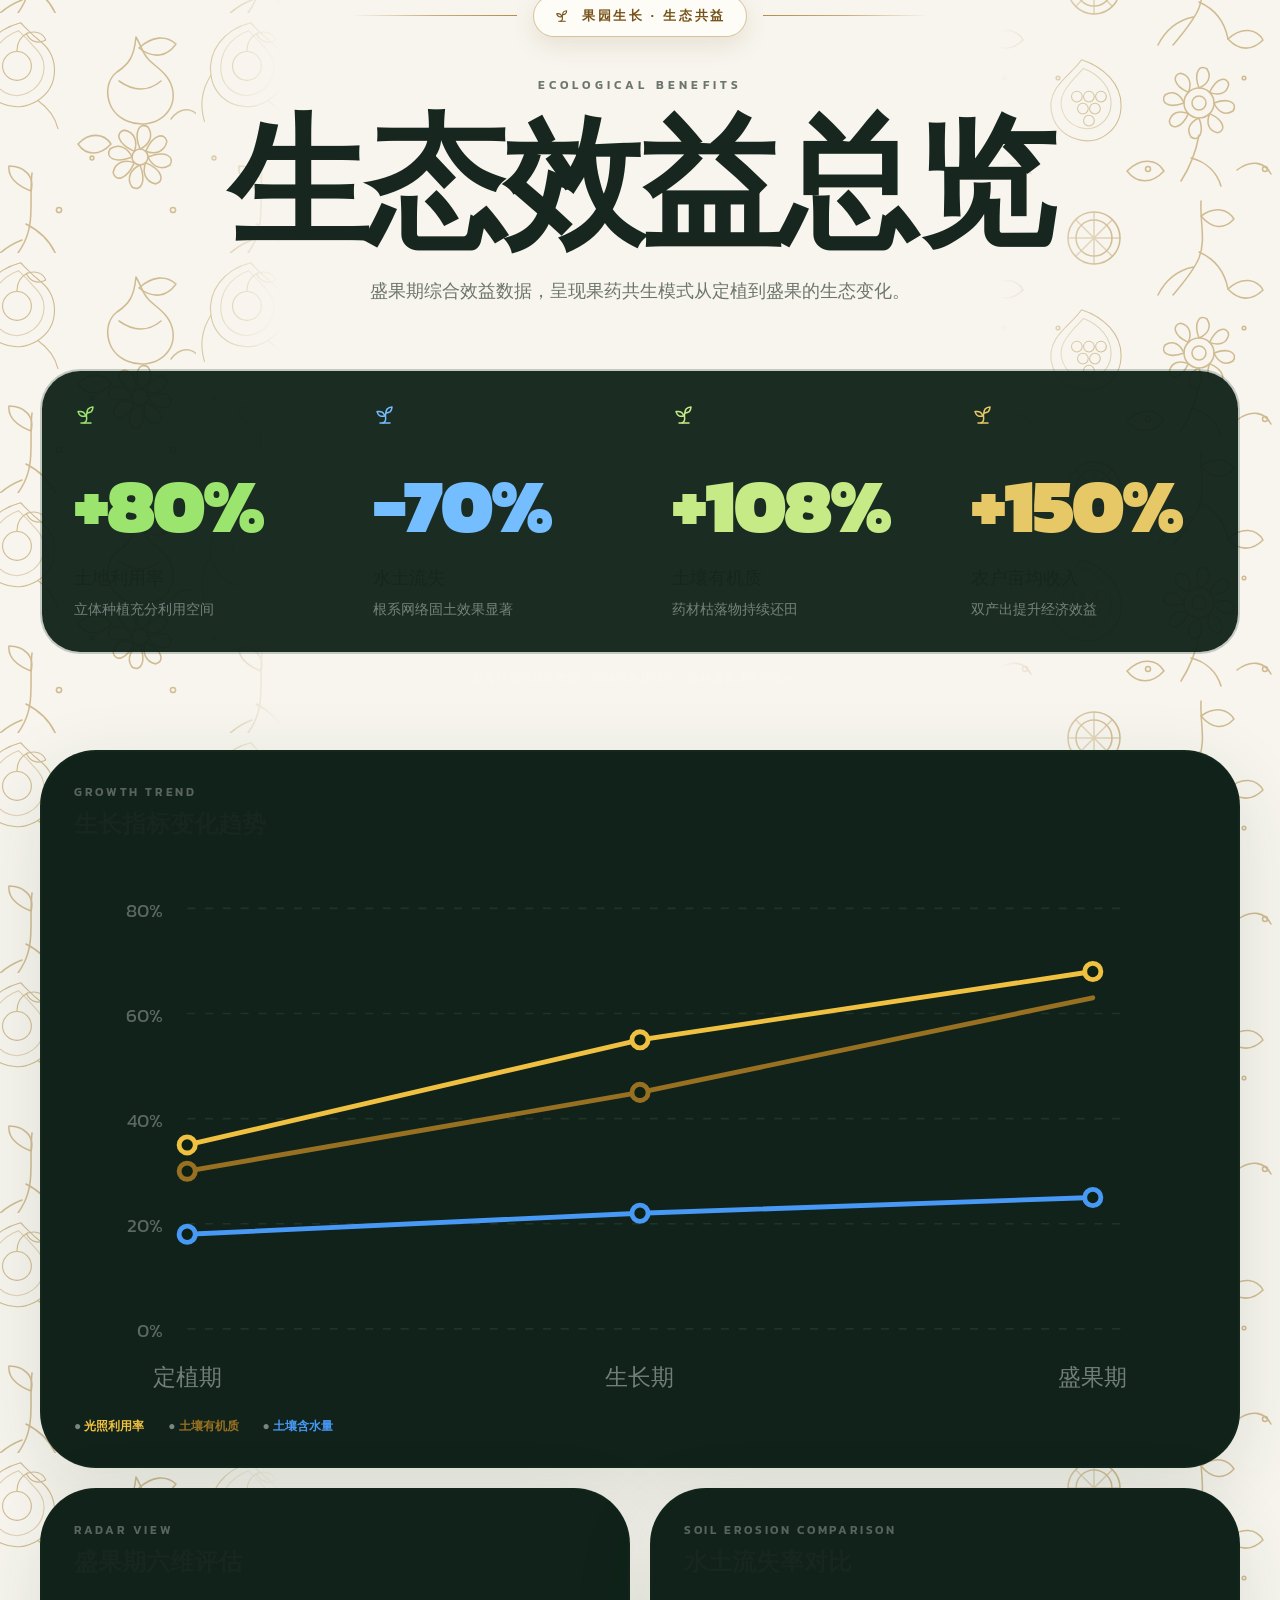
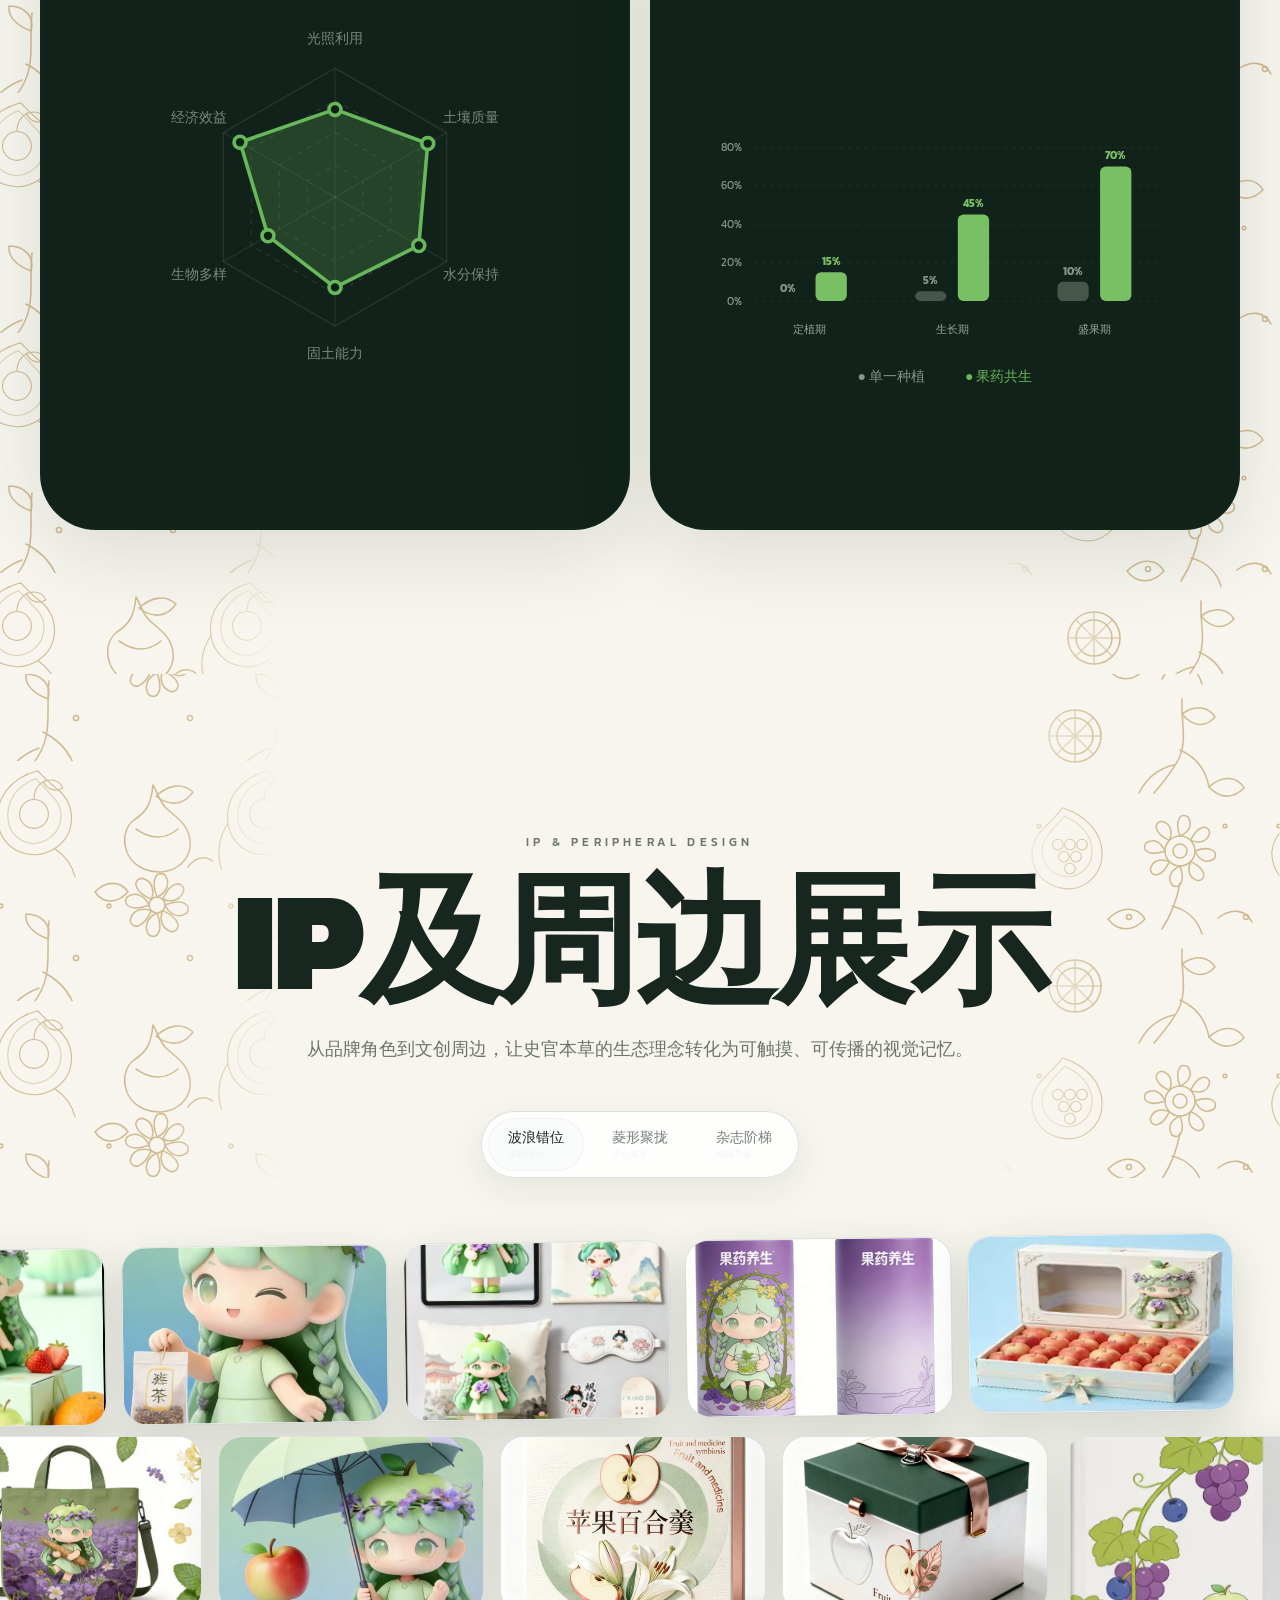
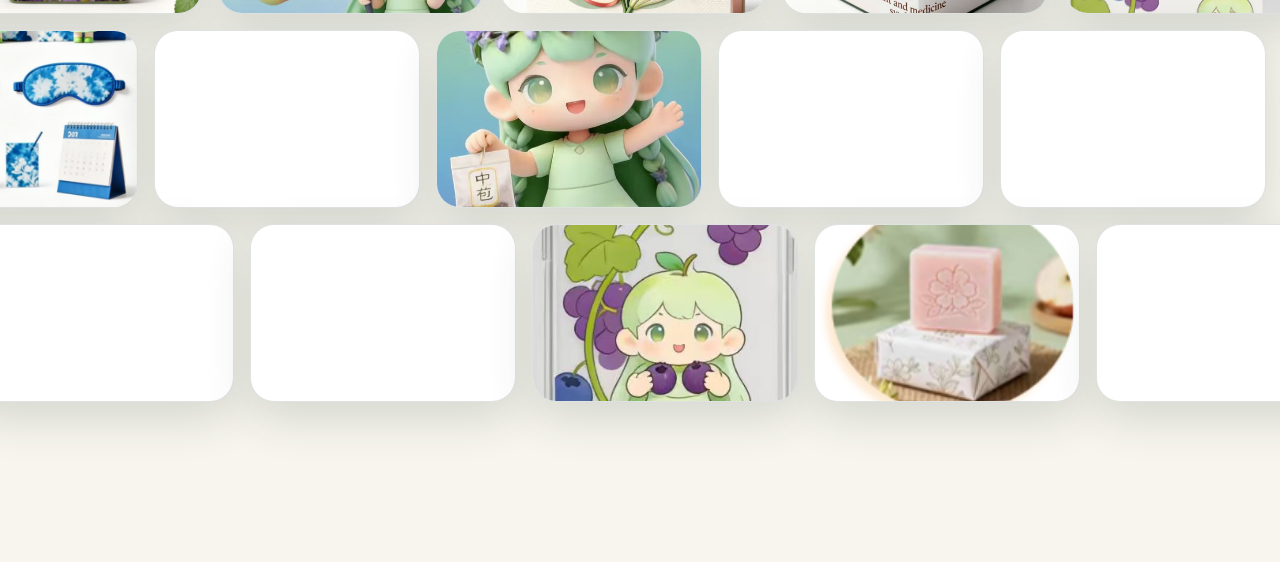
==== commit 8f6a1125: "Add files via upload" ====
--- a/index.html
+++ b/index.html
@@ -5,9 +5,14 @@
     <meta name="viewport" content="width=device-width, initial-scale=1.0" />
     <meta name="theme-color" content="#F7F5EE" />
     <meta name="description" content="史官本草果药共生项目展示、生态效益与数据平台。" />
+    <link rel="preload" as="image" href="/uploads/hero/orchard-valley-hero-v2.webp" type="image/webp" fetchpriority="high" />
+    <link rel="preload" as="image" href="/uploads/hero/orchard-herb-destination-v3.webp" type="image/webp" fetchpriority="high" />
+    <link rel="preload" as="image" href="/uploads/hero/team-mascot-walking-away-v2.png" />
+    <link rel="preload" as="image" href="/uploads/hero/team-mascot-walking-step-b-v3.png" />
+    <link rel="preload" as="image" href="/uploads/hero/team-mascot-center.png" />
     <title>史官本草</title>
-    <script type="module" crossorigin src="/assets/index-BxCWFtoL.js"></script>
-    <link rel="stylesheet" crossorigin href="/assets/index-CCppF_19.css">
+    <script type="module" crossorigin src="/assets/index-oUEERHYY.js"></script>
+    <link rel="stylesheet" crossorigin href="/assets/index-Cox6OH3d.css">
   </head>
   <body>
     <div id="root"></div>
--- a/assets/index-Cox6OH3d.css
+++ b/assets/index-Cox6OH3d.css
@@ -0,0 +1 @@
+@import"https://fonts.googleapis.com/css2?family=Kanit:wght@300;400;500;600;700;800;900&display=swap";@import"https://fonts.googleapis.com/css2?family=Noto+Serif+SC:wght@500;600&display=swap";*,:before,:after{--tw-border-spacing-x: 0;--tw-border-spacing-y: 0;--tw-translate-x: 0;--tw-translate-y: 0;--tw-rotate: 0;--tw-skew-x: 0;--tw-skew-y: 0;--tw-scale-x: 1;--tw-scale-y: 1;--tw-pan-x: ;--tw-pan-y: ;--tw-pinch-zoom: ;--tw-scroll-snap-strictness: proximity;--tw-gradient-from-position: ;--tw-gradient-via-position: ;--tw-gradient-to-position: ;--tw-ordinal: ;--tw-slashed-zero: ;--tw-numeric-figure: ;--tw-numeric-spacing: ;--tw-numeric-fraction: ;--tw-ring-inset: ;--tw-ring-offset-width: 0px;--tw-ring-offset-color: #fff;--tw-ring-color: rgb(59 130 246 / .5);--tw-ring-offset-shadow: 0 0 #0000;--tw-ring-shadow: 0 0 #0000;--tw-shadow: 0 0 #0000;--tw-shadow-colored: 0 0 #0000;--tw-blur: ;--tw-brightness: ;--tw-contrast: ;--tw-grayscale: ;--tw-hue-rotate: ;--tw-invert: ;--tw-saturate: ;--tw-sepia: ;--tw-drop-shadow: ;--tw-backdrop-blur: ;--tw-backdrop-brightness: ;--tw-backdrop-contrast: ;--tw-backdrop-grayscale: ;--tw-backdrop-hue-rotate: ;--tw-backdrop-invert: ;--tw-backdrop-opacity: ;--tw-backdrop-saturate: ;--tw-backdrop-sepia: ;--tw-contain-size: ;--tw-contain-layout: ;--tw-contain-paint: ;--tw-contain-style: }::backdrop{--tw-border-spacing-x: 0;--tw-border-spacing-y: 0;--tw-translate-x: 0;--tw-translate-y: 0;--tw-rotate: 0;--tw-skew-x: 0;--tw-skew-y: 0;--tw-scale-x: 1;--tw-scale-y: 1;--tw-pan-x: ;--tw-pan-y: ;--tw-pinch-zoom: ;--tw-scroll-snap-strictness: proximity;--tw-gradient-from-position: ;--tw-gradient-via-position: ;--tw-gradient-to-position: ;--tw-ordinal: ;--tw-slashed-zero: ;--tw-numeric-figure: ;--tw-numeric-spacing: ;--tw-numeric-fraction: ;--tw-ring-inset: ;--tw-ring-offset-width: 0px;--tw-ring-offset-color: #fff;--tw-ring-color: rgb(59 130 246 / .5);--tw-ring-offset-shadow: 0 0 #0000;--tw-ring-shadow: 0 0 #0000;--tw-shadow: 0 0 #0000;--tw-shadow-colored: 0 0 #0000;--tw-blur: ;--tw-brightness: ;--tw-contrast: ;--tw-grayscale: ;--tw-hue-rotate: ;--tw-invert: ;--tw-saturate: ;--tw-sepia: ;--tw-drop-shadow: ;--tw-backdrop-blur: ;--tw-backdrop-brightness: ;--tw-backdrop-contrast: ;--tw-backdrop-grayscale: ;--tw-backdrop-hue-rotate: ;--tw-backdrop-invert: ;--tw-backdrop-opacity: ;--tw-backdrop-saturate: ;--tw-backdrop-sepia: ;--tw-contain-size: ;--tw-contain-layout: ;--tw-contain-paint: ;--tw-contain-style: }*,:before,:after{box-sizing:border-box;border-width:0;border-style:solid;border-color:#e5e7eb}:before,:after{--tw-content: ""}html,:host{line-height:1.5;-webkit-text-size-adjust:100%;-moz-tab-size:4;-o-tab-size:4;tab-size:4;font-family:ui-sans-serif,system-ui,sans-serif,"Apple Color Emoji","Segoe UI Emoji",Segoe UI Symbol,"Noto Color Emoji";font-feature-settings:normal;font-variation-settings:normal;-webkit-tap-highlight-color:transparent}body{margin:0;line-height:inherit}hr{height:0;color:inherit;border-top-width:1px}abbr:where([title]){-webkit-text-decoration:underline dotted;text-decoration:underline dotted}h1,h2,h3,h4,h5,h6{font-size:inherit;font-weight:inherit}a{color:inherit;text-decoration:inherit}b,strong{font-weight:bolder}code,kbd,samp,pre{font-family:ui-monospace,SFMono-Regular,Menlo,Monaco,Consolas,Liberation Mono,Courier New,monospace;font-feature-settings:normal;font-variation-settings:normal;font-size:1em}small{font-size:80%}sub,sup{font-size:75%;line-height:0;position:relative;vertical-align:baseline}sub{bottom:-.25em}sup{top:-.5em}table{text-indent:0;border-color:inherit;border-collapse:collapse}button,input,optgroup,select,textarea{font-family:inherit;font-feature-settings:inherit;font-variation-settings:inherit;font-size:100%;font-weight:inherit;line-height:inherit;letter-spacing:inherit;color:inherit;margin:0;padding:0}button,select{text-transform:none}button,input:where([type=button]),input:where([type=reset]),input:where([type=submit]){-webkit-appearance:button;background-color:transparent;background-image:none}:-moz-focusring{outline:auto}:-moz-ui-invalid{box-shadow:none}progress{vertical-align:baseline}::-webkit-inner-spin-button,::-webkit-outer-spin-button{height:auto}[type=search]{-webkit-appearance:textfield;outline-offset:-2px}::-webkit-search-decoration{-webkit-appearance:none}::-webkit-file-upload-button{-webkit-appearance:button;font:inherit}summary{display:list-item}blockquote,dl,dd,h1,h2,h3,h4,h5,h6,hr,figure,p,pre{margin:0}fieldset{margin:0;padding:0}legend{padding:0}ol,ul,menu{list-style:none;margin:0;padding:0}dialog{padding:0}textarea{resize:vertical}input::-moz-placeholder,textarea::-moz-placeholder{opacity:1;color:#9ca3af}input::placeholder,textarea::placeholder{opacity:1;color:#9ca3af}button,[role=button]{cursor:pointer}:disabled{cursor:default}img,svg,video,canvas,audio,iframe,embed,object{display:block;vertical-align:middle}img,video{max-width:100%;height:auto}[hidden]:where(:not([hidden=until-found])){display:none}.pointer-events-none{pointer-events:none}.visible{visibility:visible}.invisible{visibility:hidden}.fixed{position:fixed}.absolute{position:absolute}.relative{position:relative}.sticky{position:sticky}.-inset-\[5\%\]{top:-5%;right:-5%;bottom:-5%;left:-5%}.inset-0{top:0;right:0;bottom:0;left:0}.inset-x-0{left:0;right:0}.inset-x-4{left:1rem;right:1rem}.inset-y-0{top:0;bottom:0}.-left-11{left:-2.75rem}.-left-2{left:-.5rem}.-top-16{top:-4rem}.bottom-3{bottom:.75rem}.bottom-5{bottom:1.25rem}.bottom-6{bottom:1.5rem}.bottom-7{bottom:1.75rem}.bottom-9{bottom:2.25rem}.bottom-\[23\%\]{bottom:23%}.bottom-\[25\%\]{bottom:25%}.bottom-\[27\%\]{bottom:27%}.bottom-\[3\%\]{bottom:3%}.bottom-\[5\%\]{bottom:5%}.bottom-\[6\%\]{bottom:6%}.bottom-\[8\%\]{bottom:8%}.left-0{left:0}.left-1\/2{left:50%}.left-3{left:.75rem}.left-4{left:1rem}.left-6{left:1.5rem}.left-\[-8\%\]{left:-8%}.left-\[1\%\]{left:1%}.left-\[3\%\]{left:3%}.left-\[45\%\]{left:45%}.right-0{right:0}.right-3{right:.75rem}.right-\[-12\%\]{right:-12%}.right-\[1\%\]{right:1%}.right-\[3\%\]{right:3%}.right-\[9\%\]{right:9%}.top-0{top:0}.top-1\/2{top:50%}.top-24{top:6rem}.top-3{top:.75rem}.top-4{top:1rem}.top-\[10\%\]{top:10%}.top-\[12\%\]{top:12%}.top-\[38\%\]{top:38%}.top-\[4\%\]{top:4%}.top-\[62\%\]{top:62%}.top-\[76px\]{top:76px}.isolate{isolation:isolate}.z-10{z-index:10}.z-20{z-index:20}.z-30{z-index:30}.z-40{z-index:40}.z-50{z-index:50}.z-\[100\]{z-index:100}.z-\[120\]{z-index:120}.z-\[14\]{z-index:14}.z-\[15\]{z-index:15}.z-\[16\]{z-index:16}.z-\[17\]{z-index:17}.z-\[1\]{z-index:1}.z-\[2\]{z-index:2}.z-\[60\]{z-index:60}.z-\[70\]{z-index:70}.z-\[90\]{z-index:90}.col-span-2{grid-column:span 2 / span 2}.col-start-2{grid-column-start:2}.col-start-3{grid-column-start:3}.row-span-2{grid-row:span 2 / span 2}.row-start-1{grid-row-start:1}.mx-auto{margin-left:auto;margin-right:auto}.-mt-10{margin-top:-2.5rem}.-mt-24{margin-top:-6rem}.mb-10{margin-bottom:2.5rem}.mb-14{margin-bottom:3.5rem}.mb-16{margin-bottom:4rem}.mb-3{margin-bottom:.75rem}.mb-4{margin-bottom:1rem}.mb-5{margin-bottom:1.25rem}.mb-8{margin-bottom:2rem}.mr-3{margin-right:.75rem}.mr-4{margin-right:1rem}.mt-1{margin-top:.25rem}.mt-10{margin-top:2.5rem}.mt-16{margin-top:4rem}.mt-2{margin-top:.5rem}.mt-3{margin-top:.75rem}.mt-4{margin-top:1rem}.mt-5{margin-top:1.25rem}.mt-6{margin-top:1.5rem}.mt-7{margin-top:1.75rem}.mt-8{margin-top:2rem}.mt-\[15vh\]{margin-top:15vh}.mt-auto{margin-top:auto}.block{display:block}.inline-block{display:inline-block}.flex{display:flex}.inline-flex{display:inline-flex}.table{display:table}.grid{display:grid}.hidden{display:none}.aspect-\[2\/3\]{aspect-ratio:2/3}.h-10{height:2.5rem}.h-11{height:2.75rem}.h-12{height:3rem}.h-14{height:3.5rem}.h-2\.5{height:.625rem}.h-20{height:5rem}.h-24{height:6rem}.h-28{height:7rem}.h-3{height:.75rem}.h-3\.5{height:.875rem}.h-4{height:1rem}.h-40{height:10rem}.h-5{height:1.25rem}.h-6{height:1.5rem}.h-7{height:1.75rem}.h-\[10px\]{height:10px}.h-\[126px\]{height:126px}.h-\[180px\]{height:180px}.h-\[270px\]{height:270px}.h-\[2px\]{height:2px}.h-\[360px\]{height:360px}.h-\[380px\]{height:380px}.h-\[420px\]{height:420px}.h-\[48vh\]{height:48vh}.h-\[500px\]{height:500px}.h-\[600px\]{height:600px}.h-\[620px\]{height:620px}.h-\[7px\]{height:7px}.h-\[calc\(100\%-1\.5rem\)\]{height:calc(100% - 1.5rem)}.h-\[clamp\(130px\,16vw\,230px\)\]{height:clamp(130px,16vw,230px)}.h-\[clamp\(160px\,22vw\,340px\)\]{height:clamp(160px,22vw,340px)}.h-auto{height:auto}.h-full{height:100%}.h-px{height:1px}.h-screen{height:100vh}.max-h-\[78vh\]{max-height:78vh}.min-h-\[410px\]{min-height:410px}.min-h-\[650px\]{min-height:650px}.min-h-\[660px\]{min-height:660px}.min-h-screen{min-height:100vh}.w-11{width:2.75rem}.w-12{width:3rem}.w-14{width:3.5rem}.w-2{width:.5rem}.w-2\.5{width:.625rem}.w-28{width:7rem}.w-3{width:.75rem}.w-3\.5{width:.875rem}.w-36{width:9rem}.w-4{width:1rem}.w-40{width:10rem}.w-5{width:1.25rem}.w-6{width:1.5rem}.w-7{width:1.75rem}.w-\[100px\]{width:100px}.w-\[10px\]{width:10px}.w-\[1110px\]{width:1110px}.w-\[120px\]{width:120px}.w-\[130px\]{width:130px}.w-\[180px\]{width:180px}.w-\[188px\]{width:188px}.w-\[22\%\]{width:22%}.w-\[2px\]{width:2px}.w-\[3px\]{width:3px}.w-\[420px\]{width:420px}.w-\[75vw\]{width:75vw}.w-\[760px\]{width:760px}.w-\[78vw\]{width:78vw}.w-\[80vw\]{width:80vw}.w-\[clamp\(190px\,25vw\,340px\)\]{width:clamp(190px,25vw,340px)}.w-\[clamp\(190px\,25vw\,380px\)\]{width:clamp(190px,25vw,380px)}.w-\[clamp\(90px\,14vw\,190px\)\]{width:clamp(90px,14vw,190px)}.w-fit{width:-moz-fit-content;width:fit-content}.w-full{width:100%}.w-max{width:-moz-max-content;width:max-content}.w-px{width:1px}.min-w-\[760px\]{min-width:760px}.max-w-2xl{max-width:42rem}.max-w-4xl{max-width:56rem}.max-w-5xl{max-width:64rem}.max-w-6xl{max-width:72rem}.max-w-7xl{max-width:80rem}.max-w-\[1540px\]{max-width:1540px}.max-w-\[430px\]{max-width:430px}.max-w-\[560px\]{max-width:560px}.max-w-\[860px\]{max-width:860px}.max-w-\[calc\(100vw-24px\)\]{max-width:calc(100vw - 24px)}.max-w-\[calc\(100vw-32px\)\]{max-width:calc(100vw - 32px)}.max-w-xl{max-width:36rem}.flex-1{flex:1 1 0%}.shrink-0{flex-shrink:0}.origin-\[50\%_56\%\]{transform-origin:50% 56%}.origin-bottom{transform-origin:bottom}.origin-top{transform-origin:top}.-translate-x-1\/2{--tw-translate-x: -50%;transform:translate(var(--tw-translate-x),var(--tw-translate-y)) rotate(var(--tw-rotate)) skew(var(--tw-skew-x)) skewY(var(--tw-skew-y)) scaleX(var(--tw-scale-x)) scaleY(var(--tw-scale-y))}.-translate-y-1\/2{--tw-translate-y: -50%;transform:translate(var(--tw-translate-x),var(--tw-translate-y)) rotate(var(--tw-rotate)) skew(var(--tw-skew-x)) skewY(var(--tw-skew-y)) scaleX(var(--tw-scale-x)) scaleY(var(--tw-scale-y))}.rotate-90{--tw-rotate: 90deg;transform:translate(var(--tw-translate-x),var(--tw-translate-y)) rotate(var(--tw-rotate)) skew(var(--tw-skew-x)) skewY(var(--tw-skew-y)) scaleX(var(--tw-scale-x)) scaleY(var(--tw-scale-y))}.rotate-\[8deg\]{--tw-rotate: 8deg;transform:translate(var(--tw-translate-x),var(--tw-translate-y)) rotate(var(--tw-rotate)) skew(var(--tw-skew-x)) skewY(var(--tw-skew-y)) scaleX(var(--tw-scale-x)) scaleY(var(--tw-scale-y))}.transform{transform:translate(var(--tw-translate-x),var(--tw-translate-y)) rotate(var(--tw-rotate)) skew(var(--tw-skew-x)) skewY(var(--tw-skew-y)) scaleX(var(--tw-scale-x)) scaleY(var(--tw-scale-y))}.resize{resize:both}.grid-cols-1{grid-template-columns:repeat(1,minmax(0,1fr))}.grid-cols-2{grid-template-columns:repeat(2,minmax(0,1fr))}.grid-cols-\[40\%_60\%\]{grid-template-columns:40% 60%}.grid-cols-\[90px_1fr\]{grid-template-columns:90px 1fr}.grid-cols-\[auto_1fr_auto\]{grid-template-columns:auto 1fr auto}.flex-col{flex-direction:column}.flex-wrap{flex-wrap:wrap}.flex-nowrap{flex-wrap:nowrap}.place-items-center{place-items:center}.items-end{align-items:flex-end}.items-center{align-items:center}.justify-end{justify-content:flex-end}.justify-center{justify-content:center}.justify-between{justify-content:space-between}.gap-1{gap:.25rem}.gap-1\.5{gap:.375rem}.gap-10{gap:2.5rem}.gap-16{gap:4rem}.gap-2{gap:.5rem}.gap-3{gap:.75rem}.gap-4{gap:1rem}.gap-5{gap:1.25rem}.gap-6{gap:1.5rem}.gap-8{gap:2rem}.gap-px{gap:1px}.gap-x-4{-moz-column-gap:1rem;column-gap:1rem}.space-y-4>:not([hidden])~:not([hidden]){--tw-space-y-reverse: 0;margin-top:calc(1rem * calc(1 - var(--tw-space-y-reverse)));margin-bottom:calc(1rem * var(--tw-space-y-reverse))}.self-end{align-self:flex-end}.justify-self-end{justify-self:end}.overflow-hidden{overflow:hidden}.overflow-visible{overflow:visible}.overflow-x-auto{overflow-x:auto}.overflow-y-auto{overflow-y:auto}.overflow-x-hidden{overflow-x:hidden}.overflow-x-clip{overflow-x:clip}.overscroll-contain{overscroll-behavior:contain}.whitespace-nowrap{white-space:nowrap}.rounded{border-radius:.25rem}.rounded-2xl{border-radius:1rem}.rounded-\[100\%_0_100\%_0\]{border-radius:100% 0}.rounded-\[22px\]{border-radius:22px}.rounded-\[24px\]{border-radius:24px}.rounded-\[28px\]{border-radius:28px}.rounded-\[30px\]{border-radius:30px}.rounded-\[32px\]{border-radius:32px}.rounded-\[38px\]{border-radius:38px}.rounded-\[40px\]{border-radius:40px}.rounded-\[48\%\]{border-radius:48%}.rounded-\[50\%\]{border-radius:50%}.rounded-full{border-radius:9999px}.rounded-lg{border-radius:.5rem}.rounded-t-\[40px\]{border-top-left-radius:40px;border-top-right-radius:40px}.rounded-t-full{border-top-left-radius:9999px;border-top-right-radius:9999px}.rounded-bl-lg{border-bottom-left-radius:.5rem}.rounded-br-lg{border-bottom-right-radius:.5rem}.rounded-tl-lg{border-top-left-radius:.5rem}.rounded-tr-lg{border-top-right-radius:.5rem}.border{border-width:1px}.border-2{border-width:2px}.border-y{border-top-width:1px;border-bottom-width:1px}.border-b{border-bottom-width:1px}.border-l{border-left-width:1px}.border-r{border-right-width:1px}.border-t{border-top-width:1px}.border-\[\#0C0C0C\]\/10{border-color:#0c0c0c1a}.border-\[\#0C0C0C\]\/15{border-color:#0c0c0c26}.border-\[\#173325\]\/15{border-color:#17332526}.border-\[\#173325\]\/20{border-color:#17332533}.border-\[\#23372B\]\/15{border-color:#23372b26}.border-\[\#284532\]\/10{border-color:#2845321a}.border-\[\#284532\]\/15{border-color:#28453226}.border-\[\#68B75A\]\/20{border-color:#68b75a33}.border-\[\#8BDD68\]\/20{border-color:#8bdd6833}.border-\[\#A77D2E\]\/30{border-color:#a77d2e4d}.border-\[\#A77D2E\]\/45{border-color:#a77d2e73}.border-\[\#D7E2EA\]{--tw-border-opacity: 1;border-color:rgb(215 226 234 / var(--tw-border-opacity, 1))}.border-\[\#D7E2EA\]\/30{border-color:#d7e2ea4d}.border-\[rgba\(12\,12\,12\,0\.15\)\]{border-color:#0c0c0c26}.border-white\/0{border-color:#fff0}.border-white\/10{border-color:#ffffff1a}.border-white\/35{border-color:#ffffff59}.bg-\[\#0A1A0F\]{--tw-bg-opacity: 1;background-color:rgb(10 26 15 / var(--tw-bg-opacity, 1))}.bg-\[\#0C0C0C\]{--tw-bg-opacity: 1;background-color:rgb(12 12 12 / var(--tw-bg-opacity, 1))}.bg-\[\#0C0C0C\]\/\[\.04\]{background-color:#0c0c0c0a}.bg-\[\#102119\]\/75{background-color:#102119bf}.bg-\[\#102119\]\/80{background-color:#102119cc}.bg-\[\#102219\]{--tw-bg-opacity: 1;background-color:rgb(16 34 25 / var(--tw-bg-opacity, 1))}.bg-\[\#102219\]\/95{background-color:#102219f2}.bg-\[\#102A1A\]{--tw-bg-opacity: 1;background-color:rgb(16 42 26 / var(--tw-bg-opacity, 1))}.bg-\[\#173325\]{--tw-bg-opacity: 1;background-color:rgb(23 51 37 / var(--tw-bg-opacity, 1))}.bg-\[\#173325\]\/10{background-color:#1733251a}.bg-\[\#173325\]\/25{background-color:#17332540}.bg-\[\#173325\]\/75{background-color:#173325bf}.bg-\[\#183226\]\/75{background-color:#183226bf}.bg-\[\#275E38\]{--tw-bg-opacity: 1;background-color:rgb(39 94 56 / var(--tw-bg-opacity, 1))}.bg-\[\#284532\]\/10{background-color:#2845321a}.bg-\[\#294636\]\/45{background-color:#29463673}.bg-\[\#477B3D\]{--tw-bg-opacity: 1;background-color:rgb(71 123 61 / var(--tw-bg-opacity, 1))}.bg-\[\#4F7A60\]{--tw-bg-opacity: 1;background-color:rgb(79 122 96 / var(--tw-bg-opacity, 1))}.bg-\[\#4F843F\]{--tw-bg-opacity: 1;background-color:rgb(79 132 63 / var(--tw-bg-opacity, 1))}.bg-\[\#56A84F\]\/10{background-color:#56a84f1a}.bg-\[\#68B75A\]\/\[\.06\]{background-color:#68b75a0f}.bg-\[\#6CB758\]{--tw-bg-opacity: 1;background-color:rgb(108 183 88 / var(--tw-bg-opacity, 1))}.bg-\[\#6D8F72\]\/55{background-color:#6d8f728c}.bg-\[\#7621B0\]\/10{background-color:#7621b01a}.bg-\[\#7621B0\]\/\[0\.06\]{background-color:#7621b00f}.bg-\[\#76503B\]{--tw-bg-opacity: 1;background-color:rgb(118 80 59 / var(--tw-bg-opacity, 1))}.bg-\[\#78C7FF\]\/10{background-color:#78c7ff1a}.bg-\[\#79BF63\]\/35{background-color:#79bf6359}.bg-\[\#B600A8\]\/\[0\.035\]{background-color:#b600a809}.bg-\[\#D7E2EA\]\/10{background-color:#d7e2ea1a}.bg-\[\#E9564A\]{--tw-bg-opacity: 1;background-color:rgb(233 86 74 / var(--tw-bg-opacity, 1))}.bg-\[\#F0ECFF\]{--tw-bg-opacity: 1;background-color:rgb(240 236 255 / var(--tw-bg-opacity, 1))}.bg-\[\#F5F5F2\]{--tw-bg-opacity: 1;background-color:rgb(245 245 242 / var(--tw-bg-opacity, 1))}.bg-\[\#F7F3FF\]{--tw-bg-opacity: 1;background-color:rgb(247 243 255 / var(--tw-bg-opacity, 1))}.bg-\[\#F7F5EE\]{--tw-bg-opacity: 1;background-color:rgb(247 245 238 / var(--tw-bg-opacity, 1))}.bg-\[\#F8F8F5\]{--tw-bg-opacity: 1;background-color:rgb(248 248 245 / var(--tw-bg-opacity, 1))}.bg-\[\#F8F8F5\]\/90{background-color:#f8f8f5e6}.bg-\[\#FFF8B8\]{--tw-bg-opacity: 1;background-color:rgb(255 248 184 / var(--tw-bg-opacity, 1))}.bg-\[\#FFFEF9\]\/65{background-color:#fffef9a6}.bg-\[\#FFFEF9\]\/75{background-color:#fffef9bf}.bg-\[\#FFFEF9\]\/80{background-color:#fffef9cc}.bg-\[\#FFFEF9\]\/90{background-color:#fffef9e6}.bg-transparent{background-color:transparent}.bg-white{--tw-bg-opacity: 1;background-color:rgb(255 255 255 / var(--tw-bg-opacity, 1))}.bg-white\/10{background-color:#ffffff1a}.bg-white\/70{background-color:#ffffffb3}.bg-white\/85{background-color:#ffffffd9}.bg-white\/\[\.035\]{background-color:#ffffff09}.bg-\[linear-gradient\(180deg\,\#102719_0\%\,\#173923_58\%\,\#1E3324_58\%\,\#122319_100\%\)\]{background-image:linear-gradient(180deg,#102719,#173923 58%,#1e3324 58%,#122319)}.bg-\[linear-gradient\(180deg\,rgba\(255\,254\,249\,\.98\)_0\%\,rgba\(255\,254\,249\,\.88\)_18\%\,rgba\(255\,254\,249\,\.28\)_47\%\,rgba\(255\,254\,249\,\.22\)_76\%\,rgba\(255\,254\,249\,\.94\)_100\%\)\]{background-image:linear-gradient(180deg,#fffef9fa,#fffef9e0 18%,#fffef947,#fffef938 76%,#fffef9f0)}.bg-\[radial-gradient\(ellipse_72\%_58\%_at_50\%_47\%\,rgba\(118\,33\,176\,0\.115\)\,rgba\(24\,1\,31\,0\.04\)_50\%\,transparent_78\%\)\]{background-image:radial-gradient(ellipse 72% 58% at 50% 47%,rgba(118,33,176,.115),rgba(24,1,31,.04) 50%,transparent 78%)}.bg-\[radial-gradient\(ellipse_72\%_62\%_at_50\%_36\%\,rgba\(118\,33\,176\,0\.13\)\,rgba\(24\,1\,31\,0\.045\)_50\%\,transparent_78\%\)\]{background-image:radial-gradient(ellipse 72% 62% at 50% 36%,rgba(118,33,176,.13),rgba(24,1,31,.045) 50%,transparent 78%)}.bg-\[radial-gradient\(ellipse_at_50\%_28\%\,rgba\(255\,255\,255\,\.28\)_0\%\,transparent_38\%\)\,radial-gradient\(ellipse_at_50\%_60\%\,rgba\(255\,248\,200\,\.13\)_0\%\,transparent_36\%\)\]{background-image:radial-gradient(ellipse at 50% 28%,rgba(255,255,255,.28) 0%,transparent 38%),radial-gradient(ellipse at 50% 60%,rgba(255,248,200,.13) 0%,transparent 36%)}.bg-gradient-to-l{background-image:linear-gradient(to left,var(--tw-gradient-stops))}.bg-gradient-to-r{background-image:linear-gradient(to right,var(--tw-gradient-stops))}.bg-gradient-to-tr{background-image:linear-gradient(to top right,var(--tw-gradient-stops))}.from-\[\#4F7A60\]\/15{--tw-gradient-from: rgb(79 122 96 / .15) var(--tw-gradient-from-position);--tw-gradient-to: rgb(79 122 96 / 0) var(--tw-gradient-to-position);--tw-gradient-stops: var(--tw-gradient-from), var(--tw-gradient-to)}.from-transparent{--tw-gradient-from: transparent var(--tw-gradient-from-position);--tw-gradient-to: rgb(0 0 0 / 0) var(--tw-gradient-to-position);--tw-gradient-stops: var(--tw-gradient-from), var(--tw-gradient-to)}.via-\[\#A77D2E\]\/60{--tw-gradient-to: rgb(167 125 46 / 0) var(--tw-gradient-to-position);--tw-gradient-stops: var(--tw-gradient-from), rgb(167 125 46 / .6) var(--tw-gradient-via-position), var(--tw-gradient-to)}.via-transparent{--tw-gradient-to: rgb(0 0 0 / 0) var(--tw-gradient-to-position);--tw-gradient-stops: var(--tw-gradient-from), transparent var(--tw-gradient-via-position), var(--tw-gradient-to)}.to-\[\#A77D2E\]\/85{--tw-gradient-to: rgb(167 125 46 / .85) var(--tw-gradient-to-position)}.to-\[\#D9C486\]\/15{--tw-gradient-to: rgb(217 196 134 / .15) var(--tw-gradient-to-position)}.object-contain{-o-object-fit:contain;object-fit:contain}.object-cover{-o-object-fit:cover;object-fit:cover}.object-center{-o-object-position:center;object-position:center}.p-1\.5{padding:.375rem}.p-4{padding:1rem}.p-5{padding:1.25rem}.p-7{padding:1.75rem}.p-8{padding:2rem}.px-10{padding-left:2.5rem;padding-right:2.5rem}.px-2{padding-left:.5rem;padding-right:.5rem}.px-3{padding-left:.75rem;padding-right:.75rem}.px-3\.5{padding-left:.875rem;padding-right:.875rem}.px-4{padding-left:1rem;padding-right:1rem}.px-5{padding-left:1.25rem;padding-right:1.25rem}.px-8{padding-left:2rem;padding-right:2rem}.py-1\.5{padding-top:.375rem;padding-bottom:.375rem}.py-16{padding-top:4rem;padding-bottom:4rem}.py-2{padding-top:.5rem;padding-bottom:.5rem}.py-2\.5{padding-top:.625rem;padding-bottom:.625rem}.py-20{padding-top:5rem;padding-bottom:5rem}.py-24{padding-top:6rem;padding-bottom:6rem}.py-3{padding-top:.75rem;padding-bottom:.75rem}.py-4{padding-top:1rem;padding-bottom:1rem}.py-8{padding-top:2rem;padding-bottom:2rem}.pb-10{padding-bottom:2.5rem}.pb-16{padding-bottom:4rem}.pb-24{padding-bottom:6rem}.pb-32{padding-bottom:8rem}.pb-9{padding-bottom:2.25rem}.pb-\[8vh\]{padding-bottom:8vh}.pt-20{padding-top:5rem}.pt-24{padding-top:6rem}.pt-6{padding-top:1.5rem}.pt-8{padding-top:2rem}.text-left{text-align:left}.text-center{text-align:center}.text-2xl{font-size:1.5rem;line-height:2rem}.text-3xl{font-size:1.875rem;line-height:2.25rem}.text-4xl{font-size:2.25rem;line-height:2.5rem}.text-5xl{font-size:3rem;line-height:1}.text-\[\.46em\]{font-size:.46em}.text-\[\.48em\]{font-size:.48em}.text-\[10px\]{font-size:10px}.text-\[11px\]{font-size:11px}.text-\[9px\]{font-size:9px}.text-\[clamp\(0\.85rem\,1\.6vw\,1\.25rem\)\]{font-size:clamp(.85rem,1.6vw,1.25rem)}.text-\[clamp\(1\.1rem\,2\.5vw\,2\.5rem\)\]{font-size:clamp(1.1rem,2.5vw,2.5rem)}.text-\[clamp\(1rem\,2\.2vw\,2\.1rem\)\]{font-size:clamp(1rem,2.2vw,2.1rem)}.text-\[clamp\(1rem\,2vw\,1\.35rem\)\]{font-size:clamp(1rem,2vw,1.35rem)}.text-\[clamp\(2\.55rem\,5\.8vw\,6\.2rem\)\]{font-size:clamp(2.55rem,5.8vw,6.2rem)}.text-\[clamp\(2\.8rem\,6vw\,5\.4rem\)\]{font-size:clamp(2.8rem,6vw,5.4rem)}.text-\[clamp\(3\.8rem\,11vw\,9rem\)\]{font-size:clamp(3.8rem,11vw,9rem)}.text-\[clamp\(3rem\,10vw\,140px\)\]{font-size:clamp(3rem,10vw,140px)}.text-\[clamp\(3rem\,12vw\,160px\)\]{font-size:clamp(3rem,12vw,160px)}.text-\[clamp\(3rem\,6vw\,5\.5rem\)\]{font-size:clamp(3rem,6vw,5.5rem)}.text-\[clamp\(3rem\,8vw\,110px\)\]{font-size:clamp(3rem,8vw,110px)}.text-\[clamp\(3rem\,9vw\,120px\)\]{font-size:clamp(3rem,9vw,120px)}.text-\[clamp\(4rem\,11vw\,9rem\)\]{font-size:clamp(4rem,11vw,9rem)}.text-\[clamp\(5rem\,12vw\,10rem\)\]{font-size:clamp(5rem,12vw,10rem)}.text-\[clamp\(5rem\,15vw\,13rem\)\]{font-size:clamp(5rem,15vw,13rem)}.text-base{font-size:1rem;line-height:1.5rem}.text-lg{font-size:1.125rem;line-height:1.75rem}.text-sm{font-size:.875rem;line-height:1.25rem}.text-xl{font-size:1.25rem;line-height:1.75rem}.text-xs{font-size:.75rem;line-height:1rem}.font-black{font-weight:900}.font-bold{font-weight:700}.font-light{font-weight:300}.font-medium{font-weight:500}.font-semibold{font-weight:600}.uppercase{text-transform:uppercase}.italic{font-style:italic}.leading-\[\.8\]{line-height:.8}.leading-\[\.92\]{line-height:.92}.leading-\[1\.2\]{line-height:1.2}.leading-none{line-height:1}.leading-relaxed{line-height:1.625}.tracking-\[-0\.05em\]{letter-spacing:-.05em}.tracking-\[\.025em\]{letter-spacing:.025em}.tracking-\[\.08em\]{letter-spacing:.08em}.tracking-\[\.18em\]{letter-spacing:.18em}.tracking-\[\.22em\]{letter-spacing:.22em}.tracking-\[\.24em\]{letter-spacing:.24em}.tracking-\[\.25em\]{letter-spacing:.25em}.tracking-\[\.28em\]{letter-spacing:.28em}.tracking-\[\.35em\]{letter-spacing:.35em}.tracking-\[\.3em\]{letter-spacing:.3em}.tracking-\[0\.2em\]{letter-spacing:.2em}.tracking-\[0\.35em\]{letter-spacing:.35em}.tracking-tight{letter-spacing:-.025em}.tracking-wide{letter-spacing:.025em}.tracking-wider{letter-spacing:.05em}.tracking-widest{letter-spacing:.1em}.text-\[\#0B2114\]{--tw-text-opacity: 1;color:rgb(11 33 20 / var(--tw-text-opacity, 1))}.text-\[\#0C0C0C\]{--tw-text-opacity: 1;color:rgb(12 12 12 / var(--tw-text-opacity, 1))}.text-\[\#0C0C0C\]\/10{color:#0c0c0c1a}.text-\[\#0C0C0C\]\/55{color:#0c0c0c8c}.text-\[\#0C0C0C\]\/60{color:#0c0c0c99}.text-\[\#0C0C0C\]\/65{color:#0c0c0ca6}.text-\[\#0C0C0C\]\/\[\.055\]{color:#0c0c0c0e}.text-\[\#102119\]{--tw-text-opacity: 1;color:rgb(16 33 25 / var(--tw-text-opacity, 1))}.text-\[\#14251C\]{--tw-text-opacity: 1;color:rgb(20 37 28 / var(--tw-text-opacity, 1))}.text-\[\#173325\]{--tw-text-opacity: 1;color:rgb(23 51 37 / var(--tw-text-opacity, 1))}.text-\[\#173325\]\/55{color:#1733258c}.text-\[\#173325\]\/75{color:#173325bf}.text-\[\#25352C\]{--tw-text-opacity: 1;color:rgb(37 53 44 / var(--tw-text-opacity, 1))}.text-\[\#294636\]\/65{color:#294636a6}.text-\[\#418B3B\]{--tw-text-opacity: 1;color:rgb(65 139 59 / var(--tw-text-opacity, 1))}.text-\[\#4799F5\]{--tw-text-opacity: 1;color:rgb(71 153 245 / var(--tw-text-opacity, 1))}.text-\[\#4E765A\]{--tw-text-opacity: 1;color:rgb(78 118 90 / var(--tw-text-opacity, 1))}.text-\[\#4F7A60\]{--tw-text-opacity: 1;color:rgb(79 122 96 / var(--tw-text-opacity, 1))}.text-\[\#68B75A\]{--tw-text-opacity: 1;color:rgb(104 183 90 / var(--tw-text-opacity, 1))}.text-\[\#765219\]{--tw-text-opacity: 1;color:rgb(118 82 25 / var(--tw-text-opacity, 1))}.text-\[\#8BDD68\]{--tw-text-opacity: 1;color:rgb(139 221 104 / var(--tw-text-opacity, 1))}.text-\[\#987022\]{--tw-text-opacity: 1;color:rgb(152 112 34 / var(--tw-text-opacity, 1))}.text-\[\#A77D2E\]{--tw-text-opacity: 1;color:rgb(167 125 46 / var(--tw-text-opacity, 1))}.text-\[\#BBCCD7\]{--tw-text-opacity: 1;color:rgb(187 204 215 / var(--tw-text-opacity, 1))}.text-\[\#D7E2EA\]{--tw-text-opacity: 1;color:rgb(215 226 234 / var(--tw-text-opacity, 1))}.text-\[\#D7E2EA\]\/35{color:#d7e2ea59}.text-\[\#D7E2EA\]\/40{color:#d7e2ea66}.text-\[\#D7E2EA\]\/45{color:#d7e2ea73}.text-\[\#D7E2EA\]\/50{color:#d7e2ea80}.text-\[\#D7E2EA\]\/55{color:#d7e2ea8c}.text-\[\#D7E2EA\]\/60{color:#d7e2ea99}.text-\[\#F0C040\]{--tw-text-opacity: 1;color:rgb(240 192 64 / var(--tw-text-opacity, 1))}.text-white{--tw-text-opacity: 1;color:rgb(255 255 255 / var(--tw-text-opacity, 1))}.text-white\/25{color:#ffffff40}.text-white\/30{color:#ffffff4d}.text-white\/35{color:#ffffff59}.text-white\/40{color:#fff6}.text-white\/45{color:#ffffff73}.text-white\/50{color:#ffffff80}.opacity-0{opacity:0}.opacity-100{opacity:1}.opacity-60{opacity:.6}.opacity-70{opacity:.7}.opacity-95{opacity:.95}.opacity-\[\.03\]{opacity:.03}.opacity-\[0\.04\]{opacity:.04}.opacity-\[0\.46\]{opacity:.46}.opacity-\[0\.48\]{opacity:.48}.shadow-\[0_-18px_40px_rgba\(0\,0\,0\,0\.5\)\]{--tw-shadow: 0 -18px 40px rgba(0,0,0,.5);--tw-shadow-colored: 0 -18px 40px var(--tw-shadow-color);box-shadow:var(--tw-ring-offset-shadow, 0 0 #0000),var(--tw-ring-shadow, 0 0 #0000),var(--tw-shadow)}.shadow-\[0_0_10px_rgba\(213\,200\,255\,0\.9\)\,0_0_18px_rgba\(118\,33\,176\,0\.45\)\]{--tw-shadow: 0 0 10px rgba(213,200,255,.9),0 0 18px rgba(118,33,176,.45);--tw-shadow-colored: 0 0 10px var(--tw-shadow-color), 0 0 18px var(--tw-shadow-color);box-shadow:var(--tw-ring-offset-shadow, 0 0 #0000),var(--tw-ring-shadow, 0 0 #0000),var(--tw-shadow)}.shadow-\[0_0_10px_rgba\(220\,208\,255\,1\)\,0_0_18px_rgba\(118\,33\,176\,\.65\)\]{--tw-shadow: 0 0 10px rgba(220,208,255,1),0 0 18px rgba(118,33,176,.65);--tw-shadow-colored: 0 0 10px var(--tw-shadow-color), 0 0 18px var(--tw-shadow-color);box-shadow:var(--tw-ring-offset-shadow, 0 0 #0000),var(--tw-ring-shadow, 0 0 #0000),var(--tw-shadow)}.shadow-\[0_0_12px_rgba\(255\,255\,255\,\.9\)\]{--tw-shadow: 0 0 12px rgba(255,255,255,.9);--tw-shadow-colored: 0 0 12px var(--tw-shadow-color);box-shadow:var(--tw-ring-offset-shadow, 0 0 #0000),var(--tw-ring-shadow, 0 0 #0000),var(--tw-shadow)}.shadow-\[0_0_30px_12px_rgba\(255\,248\,184\,\.35\)\]{--tw-shadow: 0 0 30px 12px rgba(255,248,184,.35);--tw-shadow-colored: 0 0 30px 12px var(--tw-shadow-color);box-shadow:var(--tw-ring-offset-shadow, 0 0 #0000),var(--tw-ring-shadow, 0 0 #0000),var(--tw-shadow)}.shadow-\[0_0_7px_rgba\(240\,236\,255\,\.95\)\,0_0_14px_rgba\(118\,33\,176\,\.55\)\]{--tw-shadow: 0 0 7px rgba(240,236,255,.95),0 0 14px rgba(118,33,176,.55);--tw-shadow-colored: 0 0 7px var(--tw-shadow-color), 0 0 14px var(--tw-shadow-color);box-shadow:var(--tw-ring-offset-shadow, 0 0 #0000),var(--tw-ring-shadow, 0 0 #0000),var(--tw-shadow)}.shadow-\[0_0_8px_rgba\(255\,255\,255\,\.8\)\]{--tw-shadow: 0 0 8px rgba(255,255,255,.8);--tw-shadow-colored: 0 0 8px var(--tw-shadow-color);box-shadow:var(--tw-ring-offset-shadow, 0 0 #0000),var(--tw-ring-shadow, 0 0 #0000),var(--tw-shadow)}.shadow-\[0_10px_30px_rgba\(23\,51\,37\,\.12\)\]{--tw-shadow: 0 10px 30px rgba(23,51,37,.12);--tw-shadow-colored: 0 10px 30px var(--tw-shadow-color);box-shadow:var(--tw-ring-offset-shadow, 0 0 #0000),var(--tw-ring-shadow, 0 0 #0000),var(--tw-shadow)}.shadow-\[0_12px_34px_rgba\(23\,51\,37\,\.18\)\]{--tw-shadow: 0 12px 34px rgba(23,51,37,.18);--tw-shadow-colored: 0 12px 34px var(--tw-shadow-color);box-shadow:var(--tw-ring-offset-shadow, 0 0 #0000),var(--tw-ring-shadow, 0 0 #0000),var(--tw-shadow)}.shadow-\[0_12px_36px_rgba\(23\,51\,37\,\.12\)\]{--tw-shadow: 0 12px 36px rgba(23,51,37,.12);--tw-shadow-colored: 0 12px 36px var(--tw-shadow-color);box-shadow:var(--tw-ring-offset-shadow, 0 0 #0000),var(--tw-ring-shadow, 0 0 #0000),var(--tw-shadow)}.shadow-\[0_12px_36px_rgba\(31\,58\,43\,\.08\)\]{--tw-shadow: 0 12px 36px rgba(31,58,43,.08);--tw-shadow-colored: 0 12px 36px var(--tw-shadow-color);box-shadow:var(--tw-ring-offset-shadow, 0 0 #0000),var(--tw-ring-shadow, 0 0 #0000),var(--tw-shadow)}.shadow-\[0_16px_45px_rgba\(31\,58\,43\,\.16\)\]{--tw-shadow: 0 16px 45px rgba(31,58,43,.16);--tw-shadow-colored: 0 16px 45px var(--tw-shadow-color);box-shadow:var(--tw-ring-offset-shadow, 0 0 #0000),var(--tw-ring-shadow, 0 0 #0000),var(--tw-shadow)}.shadow-\[0_20px_60px_rgba\(31\,58\,43\,\.12\)\]{--tw-shadow: 0 20px 60px rgba(31,58,43,.12);--tw-shadow-colored: 0 20px 60px var(--tw-shadow-color);box-shadow:var(--tw-ring-offset-shadow, 0 0 #0000),var(--tw-ring-shadow, 0 0 #0000),var(--tw-shadow)}.shadow-\[0_24px_80px_rgba\(31\,58\,43\,\.12\)\]{--tw-shadow: 0 24px 80px rgba(31,58,43,.12);--tw-shadow-colored: 0 24px 80px var(--tw-shadow-color);box-shadow:var(--tw-ring-offset-shadow, 0 0 #0000),var(--tw-ring-shadow, 0 0 #0000),var(--tw-shadow)}.shadow-\[0_28px_90px_rgba\(0\,0\,0\,\.38\)\]{--tw-shadow: 0 28px 90px rgba(0,0,0,.38);--tw-shadow-colored: 0 28px 90px var(--tw-shadow-color);box-shadow:var(--tw-ring-offset-shadow, 0 0 #0000),var(--tw-ring-shadow, 0 0 #0000),var(--tw-shadow)}.shadow-\[0_8px_24px_rgba\(122\,86\,25\,\.12\)\]{--tw-shadow: 0 8px 24px rgba(122,86,25,.12);--tw-shadow-colored: 0 8px 24px var(--tw-shadow-color);box-shadow:var(--tw-ring-offset-shadow, 0 0 #0000),var(--tw-ring-shadow, 0 0 #0000),var(--tw-shadow)}.shadow-\[0_8px_24px_rgba\(23\,51\,37\,\.1\)\]{--tw-shadow: 0 8px 24px rgba(23,51,37,.1);--tw-shadow-colored: 0 8px 24px var(--tw-shadow-color);box-shadow:var(--tw-ring-offset-shadow, 0 0 #0000),var(--tw-ring-shadow, 0 0 #0000),var(--tw-shadow)}.shadow-\[inset_-18px_-14px_0_rgba\(21\,64\,32\,\.3\)\]{--tw-shadow: inset -18px -14px 0 rgba(21,64,32,.3);--tw-shadow-colored: inset -18px -14px 0 var(--tw-shadow-color);box-shadow:var(--tw-ring-offset-shadow, 0 0 #0000),var(--tw-ring-shadow, 0 0 #0000),var(--tw-shadow)}.outline-none{outline:2px solid transparent;outline-offset:2px}.outline{outline-style:solid}.outline-2{outline-width:2px}.outline-offset-\[-3px\]{outline-offset:-3px}.outline-white{outline-color:#fff}.blur{--tw-blur: blur(8px);filter:var(--tw-blur) var(--tw-brightness) var(--tw-contrast) var(--tw-grayscale) var(--tw-hue-rotate) var(--tw-invert) var(--tw-saturate) var(--tw-sepia) var(--tw-drop-shadow)}.blur-3xl{--tw-blur: blur(64px);filter:var(--tw-blur) var(--tw-brightness) var(--tw-contrast) var(--tw-grayscale) var(--tw-hue-rotate) var(--tw-invert) var(--tw-saturate) var(--tw-sepia) var(--tw-drop-shadow)}.blur-\[120px\]{--tw-blur: blur(120px);filter:var(--tw-blur) var(--tw-brightness) var(--tw-contrast) var(--tw-grayscale) var(--tw-hue-rotate) var(--tw-invert) var(--tw-saturate) var(--tw-sepia) var(--tw-drop-shadow)}.blur-\[125px\]{--tw-blur: blur(125px);filter:var(--tw-blur) var(--tw-brightness) var(--tw-contrast) var(--tw-grayscale) var(--tw-hue-rotate) var(--tw-invert) var(--tw-saturate) var(--tw-sepia) var(--tw-drop-shadow)}.blur-\[135px\]{--tw-blur: blur(135px);filter:var(--tw-blur) var(--tw-brightness) var(--tw-contrast) var(--tw-grayscale) var(--tw-hue-rotate) var(--tw-invert) var(--tw-saturate) var(--tw-sepia) var(--tw-drop-shadow)}.blur-\[140px\]{--tw-blur: blur(140px);filter:var(--tw-blur) var(--tw-brightness) var(--tw-contrast) var(--tw-grayscale) var(--tw-hue-rotate) var(--tw-invert) var(--tw-saturate) var(--tw-sepia) var(--tw-drop-shadow)}.blur-md{--tw-blur: blur(12px);filter:var(--tw-blur) var(--tw-brightness) var(--tw-contrast) var(--tw-grayscale) var(--tw-hue-rotate) var(--tw-invert) var(--tw-saturate) var(--tw-sepia) var(--tw-drop-shadow)}.drop-shadow-\[0_18px_18px_rgba\(29\,58\,36\,\.2\)\]{--tw-drop-shadow: drop-shadow(0 18px 18px rgba(29,58,36,.2));filter:var(--tw-blur) var(--tw-brightness) var(--tw-contrast) var(--tw-grayscale) var(--tw-hue-rotate) var(--tw-invert) var(--tw-saturate) var(--tw-sepia) var(--tw-drop-shadow)}.drop-shadow-\[0_20px_24px_rgba\(27\,52\,34\,\.22\)\]{--tw-drop-shadow: drop-shadow(0 20px 24px rgba(27,52,34,.22));filter:var(--tw-blur) var(--tw-brightness) var(--tw-contrast) var(--tw-grayscale) var(--tw-hue-rotate) var(--tw-invert) var(--tw-saturate) var(--tw-sepia) var(--tw-drop-shadow)}.filter{filter:var(--tw-blur) var(--tw-brightness) var(--tw-contrast) var(--tw-grayscale) var(--tw-hue-rotate) var(--tw-invert) var(--tw-saturate) var(--tw-sepia) var(--tw-drop-shadow)}.backdrop-blur-md{--tw-backdrop-blur: blur(12px);-webkit-backdrop-filter:var(--tw-backdrop-blur) var(--tw-backdrop-brightness) var(--tw-backdrop-contrast) var(--tw-backdrop-grayscale) var(--tw-backdrop-hue-rotate) var(--tw-backdrop-invert) var(--tw-backdrop-opacity) var(--tw-backdrop-saturate) var(--tw-backdrop-sepia);backdrop-filter:var(--tw-backdrop-blur) var(--tw-backdrop-brightness) var(--tw-backdrop-contrast) var(--tw-backdrop-grayscale) var(--tw-backdrop-hue-rotate) var(--tw-backdrop-invert) var(--tw-backdrop-opacity) var(--tw-backdrop-saturate) var(--tw-backdrop-sepia)}.backdrop-blur-sm{--tw-backdrop-blur: blur(4px);-webkit-backdrop-filter:var(--tw-backdrop-blur) var(--tw-backdrop-brightness) var(--tw-backdrop-contrast) var(--tw-backdrop-grayscale) var(--tw-backdrop-hue-rotate) var(--tw-backdrop-invert) var(--tw-backdrop-opacity) var(--tw-backdrop-saturate) var(--tw-backdrop-sepia);backdrop-filter:var(--tw-backdrop-blur) var(--tw-backdrop-brightness) var(--tw-backdrop-contrast) var(--tw-backdrop-grayscale) var(--tw-backdrop-hue-rotate) var(--tw-backdrop-invert) var(--tw-backdrop-opacity) var(--tw-backdrop-saturate) var(--tw-backdrop-sepia)}.backdrop-blur-xl{--tw-backdrop-blur: blur(24px);-webkit-backdrop-filter:var(--tw-backdrop-blur) var(--tw-backdrop-brightness) var(--tw-backdrop-contrast) var(--tw-backdrop-grayscale) var(--tw-backdrop-hue-rotate) var(--tw-backdrop-invert) var(--tw-backdrop-opacity) var(--tw-backdrop-saturate) var(--tw-backdrop-sepia);backdrop-filter:var(--tw-backdrop-blur) var(--tw-backdrop-brightness) var(--tw-backdrop-contrast) var(--tw-backdrop-grayscale) var(--tw-backdrop-hue-rotate) var(--tw-backdrop-invert) var(--tw-backdrop-opacity) var(--tw-backdrop-saturate) var(--tw-backdrop-sepia)}.transition{transition-property:color,background-color,border-color,text-decoration-color,fill,stroke,opacity,box-shadow,transform,filter,backdrop-filter;transition-timing-function:cubic-bezier(.4,0,.2,1);transition-duration:.15s}.transition-all{transition-property:all;transition-timing-function:cubic-bezier(.4,0,.2,1);transition-duration:.15s}.transition-colors{transition-property:color,background-color,border-color,text-decoration-color,fill,stroke;transition-timing-function:cubic-bezier(.4,0,.2,1);transition-duration:.15s}.transition-opacity{transition-property:opacity;transition-timing-function:cubic-bezier(.4,0,.2,1);transition-duration:.15s}.transition-transform{transition-property:transform;transition-timing-function:cubic-bezier(.4,0,.2,1);transition-duration:.15s}.duration-300{transition-duration:.3s}.duration-500{transition-duration:.5s}.duration-700{transition-duration:.7s}.ease-in-out{transition-timing-function:cubic-bezier(.4,0,.2,1)}.ease-out{transition-timing-function:cubic-bezier(0,0,.2,1)}*,*:before,*:after{box-sizing:border-box;margin:0;padding:0}html,body,#root{min-height:100%;background:#f7f5ee;font-family:Kanit,sans-serif}html{scroll-behavior:smooth}body{color:#d7e2ea;overflow-x:hidden}button,a{font:inherit}button{cursor:pointer}img{display:block}:focus-visible{outline:3px solid rgba(79,122,96,.78);outline-offset:4px}.site-pointer-glow{background:radial-gradient(circle,rgba(157,196,134,.11) 0%,rgba(166,107,192,.055) 38%,transparent 72%);mix-blend-mode:multiply;will-change:transform}.hero-heading{background:linear-gradient(180deg,#646973,#bbccd7);-webkit-background-clip:text;background-clip:text;-webkit-text-fill-color:transparent;color:transparent}::-moz-selection{background:#b600a8;color:#fff}::selection{background:#b600a8;color:#fff}.hero-valley-title{font-family:"Noto Serif SC",serif;text-wrap:balance;text-shadow:0 2px 28px rgba(255,255,255,.75)}.hero-nav-link:after{content:"";position:absolute;left:0;right:0;bottom:2px;height:2px;background:currentColor;transform:scaleX(0);transform-origin:right;transition:transform .42s cubic-bezier(.22,1,.36,1)}.hero-nav-link:before{content:"";position:absolute;top:0;right:0;bottom:0;left:0;z-index:0;border:1px solid rgba(23,51,37,.2);border-radius:999px;background:#fffef933;opacity:.34;transform:scaleX(.68);transition:transform .44s cubic-bezier(.22,1,.36,1),opacity .32s ease,background-color .32s ease,box-shadow .32s ease}.hero-nav-link:hover:before,.hero-nav-link.is-active:before{opacity:1;transform:scaleX(1);background:#fffef9b8;box-shadow:0 8px 24px #1733251a}.hero-nav-link:hover:after,.hero-nav-link.is-active:after{transform:scaleX(1);transform-origin:left}.hero-nav-link.is-active{color:#173325;font-weight:700}.hero-nav-shell{transition:background-color .35s ease,box-shadow .35s ease,backdrop-filter .35s ease}.hero-nav-shell.is-scrolled{background:#f7f5eed1;box-shadow:0 1px #17332517,0 10px 34px #17332512;-webkit-backdrop-filter:blur(16px);backdrop-filter:blur(16px)}.hero-intro-complete .hero-intro-origin{opacity:0!important}.hero-intro-complete .hero-intro-destination,.hero-intro-complete .hero-intro-destination-overlay{opacity:1!important}.hero-intro-complete .hero-intro-walk{display:none!important}.hero-intro-complete .hero-intro-front{left:20%!important;opacity:1!important;transform:translate3d(-50%,0,0) scale(1)!important}.hero-intro-complete .hero-intro-copy span{opacity:1!important;transform:none!important;filter:none!important}.hide-scrollbar{scrollbar-width:none}.hide-scrollbar::-webkit-scrollbar{display:none}.stage-project-card{scrollbar-width:auto;scrollbar-color:rgba(89,133,104,.78) rgba(23,51,37,.08);scrollbar-gutter:stable;scroll-padding-bottom:8rem}.stage-project-card.is-detail-open{padding-bottom:clamp(6rem,10vh,9rem)}.stage-project-card::-webkit-scrollbar{width:11px}.stage-project-card::-webkit-scrollbar-track{margin-block:30px;border-radius:999px;background:#17332514}.stage-project-card::-webkit-scrollbar-thumb{min-height:68px;border:3px solid rgba(255,254,249,.92);border-radius:999px;background:linear-gradient(180deg,#8abd70,#4f7a60);box-shadow:inset 0 0 0 1px #1733251f}.stage-project-card::-webkit-scrollbar-thumb:hover{background:linear-gradient(180deg,#98c87d,#3f6a50)}.stage-card-number-01{color:#d29b28!important}.stage-card-number-02{color:#468fd9!important}.stage-card-number-03{color:#68a951!important}.stage-metric-value,.stage-metric-value>span{color:var(--metric-color)!important}.stage-principle-label{color:#5b9d4c!important}.stage-principle-copy{color:#173325e0!important}@media (max-width: 639px){.hero-intro-complete .hero-intro-front{left:16%!important;bottom:9%!important;width:150px!important}.hero-intro-copy{max-width:92vw}}@media (prefers-reduced-motion: reduce){html{scroll-behavior:auto}*,*:before,*:after{animation-duration:.01ms!important;animation-iteration-count:1!important;transition-duration:.01ms!important}.hero-scroll-cue{display:none!important}.hero-water-glint{animation:none}.hero-data-button{animation:none!important}}.hero-water-glint{background:linear-gradient(90deg,transparent 0%,rgba(255,255,255,.12) 18%,rgba(255,255,255,.92) 48%,rgba(203,231,233,.38) 70%,transparent 100%);background-size:220% 100%;filter:drop-shadow(0 0 8px rgba(255,255,255,.9));animation:water-glint 4.8s linear infinite}@keyframes water-glint{0%{background-position:180% 0;opacity:.16}42%{opacity:.78}to{background-position:-120% 0;opacity:.18}}#home button{background:#122219!important;box-shadow:0 14px 36px #12221933!important;outline-color:#122219!important;color:#fffef9!important}#home button:hover{background:#294636!important}#home .hero-data-button{background:linear-gradient(120deg,#183c29,#4f7d42 48%,#a66bc0)!important;border:1px solid rgba(255,255,255,.75);outline-color:#ffffffeb!important;box-shadow:0 0 0 6px #4d7d4221,0 16px 42px #2a463057,0 0 28px #a66bc052!important;animation:hero-data-pulse 2.4s ease-in-out infinite}#home .hero-data-button:hover{background:linear-gradient(120deg,#235b3b,#6a984f 48%,#b97ad4)!important}@keyframes hero-data-pulse{0%,to{box-shadow:0 0 0 5px #4d7d421c,0 16px 42px #2a46304d,0 0 22px #a66bc042}50%{box-shadow:0 0 0 10px #4d7d422e,0 18px 48px #2a463066,0 0 36px #a66bc075}}.site-light-theme #about,.site-light-theme #projects,.site-light-theme #data-insights,.site-light-theme #ip-showcase{background-color:#f7f5ee!important}.site-light-theme #about .about-decoration{display:none}.site-light-theme #about a{background:#173325!important;box-shadow:0 14px 36px #1733252e!important;outline-color:#173325!important}.site-light-theme #about .hero-heading,.site-light-theme #projects .hero-heading,.site-light-theme #data-insights .hero-heading,.site-light-theme #ip-showcase .hero-heading{background:none;-webkit-text-fill-color:#17271f;color:#17271f}.site-light-theme #about p,.site-light-theme #projects .projects-heading p,.site-light-theme #data-insights .data-insights-heading p,.site-light-theme #ip-showcase>div p{color:#17271f9e!important}.site-light-theme #about>div[class*=radial-gradient],.site-light-theme #about>div[class*=blur],.site-light-theme #about>div.pointer-events-none:has(span),.site-light-theme #projects>div.pointer-events-none:not(.botanical-side-art),.site-light-theme #data-insights>div.absolute:not(.botanical-side-art),.site-light-theme #ip-showcase>div.absolute{display:none}.site-light-theme #services{background:#fffef9!important;color:#17271f!important;border-radius:56px 56px 0 0}.site-light-theme #projects article{background:#fffef9f5!important;border-color:#1f3a2b38!important;color:#17271f!important;box-shadow:0 24px 80px #213d2e1f!important}.site-light-theme #projects article span,.site-light-theme #projects article h2,.site-light-theme #projects article p{color:#20382b!important}.site-light-theme #projects article button{border-color:#244432!important;color:#244432!important}.site-light-theme #projects article .stage-principle{border-color:#5b9d4c57!important;background:linear-gradient(90deg,#72b15d21,#fffef9d1)!important;box-shadow:inset 4px 0 #5b9d4ca8}.site-light-theme #projects article .stage-principle-label{color:#367b36!important}.site-light-theme #projects article .stage-principle-copy{color:#173325e0!important}.site-light-theme #projects article .stage-metric-value,.site-light-theme #projects article .stage-metric-value>span{color:var(--metric-color)!important}.site-light-theme #data-insights{color:#17271f!important}.site-light-theme #data-insights>div>div:nth-child(n+2),.site-light-theme #data-insights>div>div:nth-child(n+2)>div{border-color:#1f3a2b26!important}.site-light-theme #ip-showcase{color:#17271f!important}.site-light-theme #ip-showcase>div[class*=rounded-full]{background:#fffef9e0!important;border-color:#1f3a2b2e!important}.site-light-theme #ip-showcase button{color:#17271f94!important}.site-light-theme #ip-showcase button:hover,.site-light-theme #ip-showcase button.text-white{color:#17271f!important}@media (max-width: 640px){.hero-valley{min-height:680px}.hero-valley-title{max-width:11ch;margin-inline:auto}}@media (prefers-reduced-motion: reduce){.hero-water-glint{animation:none}}.hover\:scale-105:hover{--tw-scale-x: 1.05;--tw-scale-y: 1.05;transform:translate(var(--tw-translate-x),var(--tw-translate-y)) rotate(var(--tw-rotate)) skew(var(--tw-skew-x)) skewY(var(--tw-skew-y)) scaleX(var(--tw-scale-x)) scaleY(var(--tw-scale-y))}.hover\:bg-\[\#D7E2EA\]\/10:hover{background-color:#d7e2ea1a}.hover\:text-\[\#173325\]:hover{--tw-text-opacity: 1;color:rgb(23 51 37 / var(--tw-text-opacity, 1))}.hover\:text-\[\#D7E2EA\]:hover{--tw-text-opacity: 1;color:rgb(215 226 234 / var(--tw-text-opacity, 1))}.hover\:opacity-100:hover{opacity:1}.group:hover .group-hover\:-translate-x-1{--tw-translate-x: -.25rem;transform:translate(var(--tw-translate-x),var(--tw-translate-y)) rotate(var(--tw-rotate)) skew(var(--tw-skew-x)) skewY(var(--tw-skew-y)) scaleX(var(--tw-scale-x)) scaleY(var(--tw-scale-y))}.group:hover .group-hover\:-translate-y-1{--tw-translate-y: -.25rem;transform:translate(var(--tw-translate-x),var(--tw-translate-y)) rotate(var(--tw-rotate)) skew(var(--tw-skew-x)) skewY(var(--tw-skew-y)) scaleX(var(--tw-scale-x)) scaleY(var(--tw-scale-y))}.group:hover .group-hover\:translate-x-1{--tw-translate-x: .25rem;transform:translate(var(--tw-translate-x),var(--tw-translate-y)) rotate(var(--tw-rotate)) skew(var(--tw-skew-x)) skewY(var(--tw-skew-y)) scaleX(var(--tw-scale-x)) scaleY(var(--tw-scale-y))}.group:hover .group-hover\:translate-y-1{--tw-translate-y: .25rem;transform:translate(var(--tw-translate-x),var(--tw-translate-y)) rotate(var(--tw-rotate)) skew(var(--tw-skew-x)) skewY(var(--tw-skew-y)) scaleX(var(--tw-scale-x)) scaleY(var(--tw-scale-y))}.group:hover .group-hover\:rotate-45{--tw-rotate: 45deg;transform:translate(var(--tw-translate-x),var(--tw-translate-y)) rotate(var(--tw-rotate)) skew(var(--tw-skew-x)) skewY(var(--tw-skew-y)) scaleX(var(--tw-scale-x)) scaleY(var(--tw-scale-y))}.group:hover .group-hover\:scale-\[1\.04\]{--tw-scale-x: 1.04;--tw-scale-y: 1.04;transform:translate(var(--tw-translate-x),var(--tw-translate-y)) rotate(var(--tw-rotate)) skew(var(--tw-skew-x)) skewY(var(--tw-skew-y)) scaleX(var(--tw-scale-x)) scaleY(var(--tw-scale-y))}.group:hover .group-hover\:border-white\/70{border-color:#ffffffb3}.group:hover .group-hover\:opacity-100{opacity:1}@media (min-width: 640px){.sm\:inset-x-6{left:1.5rem;right:1.5rem}.sm\:-left-6{left:-1.5rem}.sm\:-right-6{right:-1.5rem}.sm\:bottom-10{bottom:2.5rem}.sm\:bottom-8{bottom:2rem}.sm\:left-10{left:2.5rem}.sm\:left-8{left:2rem}.sm\:left-\[2\%\]{left:2%}.sm\:left-\[6\%\]{left:6%}.sm\:right-5{right:1.25rem}.sm\:right-\[2\%\]{right:2%}.sm\:right-\[6\%\]{right:6%}.sm\:top-5{top:1.25rem}.sm\:top-\[88px\]{top:88px}.sm\:col-span-1{grid-column:span 1 / span 1}.sm\:col-start-auto{grid-column-start:auto}.sm\:row-span-1{grid-row:span 1 / span 1}.sm\:-mt-12{margin-top:-3rem}.sm\:-mt-32{margin-top:-8rem}.sm\:mb-10{margin-bottom:2.5rem}.sm\:mb-12{margin-bottom:3rem}.sm\:mb-16{margin-bottom:4rem}.sm\:mb-20{margin-bottom:5rem}.sm\:mb-4{margin-bottom:1rem}.sm\:mb-6{margin-bottom:1.5rem}.sm\:mt-0{margin-top:0}.sm\:mt-7{margin-top:1.75rem}.sm\:mt-\[13vh\]{margin-top:13vh}.sm\:block{display:block}.sm\:flex{display:flex}.sm\:h-\[178px\]{height:178px}.sm\:h-\[430px\]{height:430px}.sm\:min-h-\[490px\]{min-height:490px}.sm\:min-h-\[740px\]{min-height:740px}.sm\:w-\[140px\]{width:140px}.sm\:w-\[1600px\]{width:1600px}.sm\:w-\[160px\]{width:160px}.sm\:w-\[170px\]{width:170px}.sm\:w-\[266px\]{width:266px}.sm\:grid-cols-2{grid-template-columns:repeat(2,minmax(0,1fr))}.sm\:grid-cols-3{grid-template-columns:repeat(3,minmax(0,1fr))}.sm\:grid-cols-\[150px_1fr\]{grid-template-columns:150px 1fr}.sm\:grid-cols-\[auto_1fr_1fr_auto\]{grid-template-columns:auto 1fr 1fr auto}.sm\:flex-row{flex-direction:row}.sm\:items-center{align-items:center}.sm\:justify-between{justify-content:space-between}.sm\:gap-14{gap:3.5rem}.sm\:gap-2{gap:.5rem}.sm\:gap-20{gap:5rem}.sm\:gap-4{gap:1rem}.sm\:gap-6{gap:1.5rem}.sm\:self-center{align-self:center}.sm\:rounded-\[40px\]{border-radius:40px}.sm\:rounded-\[42px\]{border-radius:42px}.sm\:rounded-\[50px\]{border-radius:50px}.sm\:rounded-t-\[50px\]{border-top-left-radius:50px;border-top-right-radius:50px}.sm\:p-10{padding:2.5rem}.sm\:p-6{padding:1.5rem}.sm\:p-8{padding:2rem}.sm\:p-9{padding:2.25rem}.sm\:px-10{padding-left:2.5rem;padding-right:2.5rem}.sm\:px-12{padding-left:3rem;padding-right:3rem}.sm\:px-3{padding-left:.75rem;padding-right:.75rem}.sm\:px-4{padding-left:1rem;padding-right:1rem}.sm\:px-5{padding-left:1.25rem;padding-right:1.25rem}.sm\:px-6{padding-left:1.5rem;padding-right:1.5rem}.sm\:px-8{padding-left:2rem;padding-right:2rem}.sm\:py-10{padding-top:2.5rem;padding-bottom:2.5rem}.sm\:py-2\.5{padding-top:.625rem;padding-bottom:.625rem}.sm\:py-24{padding-top:6rem;padding-bottom:6rem}.sm\:py-28{padding-top:7rem;padding-bottom:7rem}.sm\:py-3{padding-top:.75rem;padding-bottom:.75rem}.sm\:py-3\.5{padding-top:.875rem;padding-bottom:.875rem}.sm\:py-5{padding-top:1.25rem;padding-bottom:1.25rem}.sm\:pb-12{padding-bottom:3rem}.sm\:pt-10{padding-top:2.5rem}.sm\:pt-24{padding-top:6rem}.sm\:pt-32{padding-top:8rem}.sm\:text-4xl{font-size:2.25rem;line-height:2.5rem}.sm\:text-\[13px\]{font-size:13px}.sm\:text-base{font-size:1rem;line-height:1.5rem}.sm\:text-lg{font-size:1.125rem;line-height:1.75rem}.sm\:text-sm{font-size:.875rem;line-height:1.25rem}.sm\:text-xs{font-size:.75rem;line-height:1rem}}@media (min-width: 768px){.md\:inset-x-8{left:2rem;right:2rem}.md\:left-\[10\%\]{left:10%}.md\:left-\[4\%\]{left:4%}.md\:right-\[10\%\]{right:10%}.md\:right-\[4\%\]{right:4%}.md\:-mt-14{margin-top:-3.5rem}.md\:-mt-40{margin-top:-10rem}.md\:mb-28{margin-bottom:7rem}.md\:block{display:block}.md\:min-h-\[820px\]{min-height:820px}.md\:w-\[180px\]{width:180px}.md\:w-\[210px\]{width:210px}.md\:w-\[220px\]{width:220px}.md\:grid-cols-3{grid-template-columns:repeat(3,minmax(0,1fr))}.md\:grid-cols-4{grid-template-columns:repeat(4,minmax(0,1fr))}.md\:grid-cols-\[210px_1fr\]{grid-template-columns:210px 1fr}.md\:grid-cols-\[230px_1fr\]{grid-template-columns:230px 1fr}.md\:gap-16{gap:4rem}.md\:gap-24{gap:6rem}.md\:gap-x-8{-moz-column-gap:2rem;column-gap:2rem}.md\:rounded-\[56px\]{border-radius:56px}.md\:rounded-\[60px\]{border-radius:60px}.md\:rounded-t-\[60px\]{border-top-left-radius:60px;border-top-right-radius:60px}.md\:p-8{padding:2rem}.md\:px-10{padding-left:2.5rem;padding-right:2.5rem}.md\:px-12{padding-left:3rem;padding-right:3rem}.md\:px-14{padding-left:3.5rem;padding-right:3.5rem}.md\:px-16{padding-left:4rem;padding-right:4rem}.md\:py-12{padding-top:3rem;padding-bottom:3rem}.md\:py-24{padding-top:6rem;padding-bottom:6rem}.md\:py-28{padding-top:7rem;padding-bottom:7rem}.md\:py-3\.5{padding-top:.875rem;padding-bottom:.875rem}.md\:py-32{padding-top:8rem;padding-bottom:8rem}.md\:py-36{padding-top:9rem;padding-bottom:9rem}.md\:py-4{padding-top:1rem;padding-bottom:1rem}.md\:py-5{padding-top:1.25rem;padding-bottom:1.25rem}.md\:py-6{padding-top:1.5rem;padding-bottom:1.5rem}.md\:pb-12{padding-bottom:3rem}.md\:pb-36{padding-bottom:9rem}.md\:pb-40{padding-bottom:10rem}.md\:pt-10{padding-top:2.5rem}.md\:pt-32{padding-top:8rem}.md\:pt-40{padding-top:10rem}.md\:text-base{font-size:1rem;line-height:1.5rem}.md\:text-lg{font-size:1.125rem;line-height:1.75rem}}@media (min-width: 1024px){.lg\:col-span-2{grid-column:span 2 / span 2}.lg\:grid-cols-2{grid-template-columns:repeat(2,minmax(0,1fr))}.lg\:grid-cols-3{grid-template-columns:repeat(3,minmax(0,1fr))}.lg\:grid-cols-4{grid-template-columns:repeat(4,minmax(0,1fr))}.lg\:grid-cols-5{grid-template-columns:repeat(5,minmax(0,1fr))}.lg\:grid-cols-6{grid-template-columns:repeat(6,minmax(0,1fr))}.lg\:gap-8{gap:2rem}.lg\:p-8{padding:2rem}.lg\:px-14{padding-left:3.5rem;padding-right:3.5rem}.lg\:text-\[1\.08rem\]{font-size:1.08rem}}@media (min-width: 1280px){.xl\:text-\[1\.18rem\]{font-size:1.18rem}}
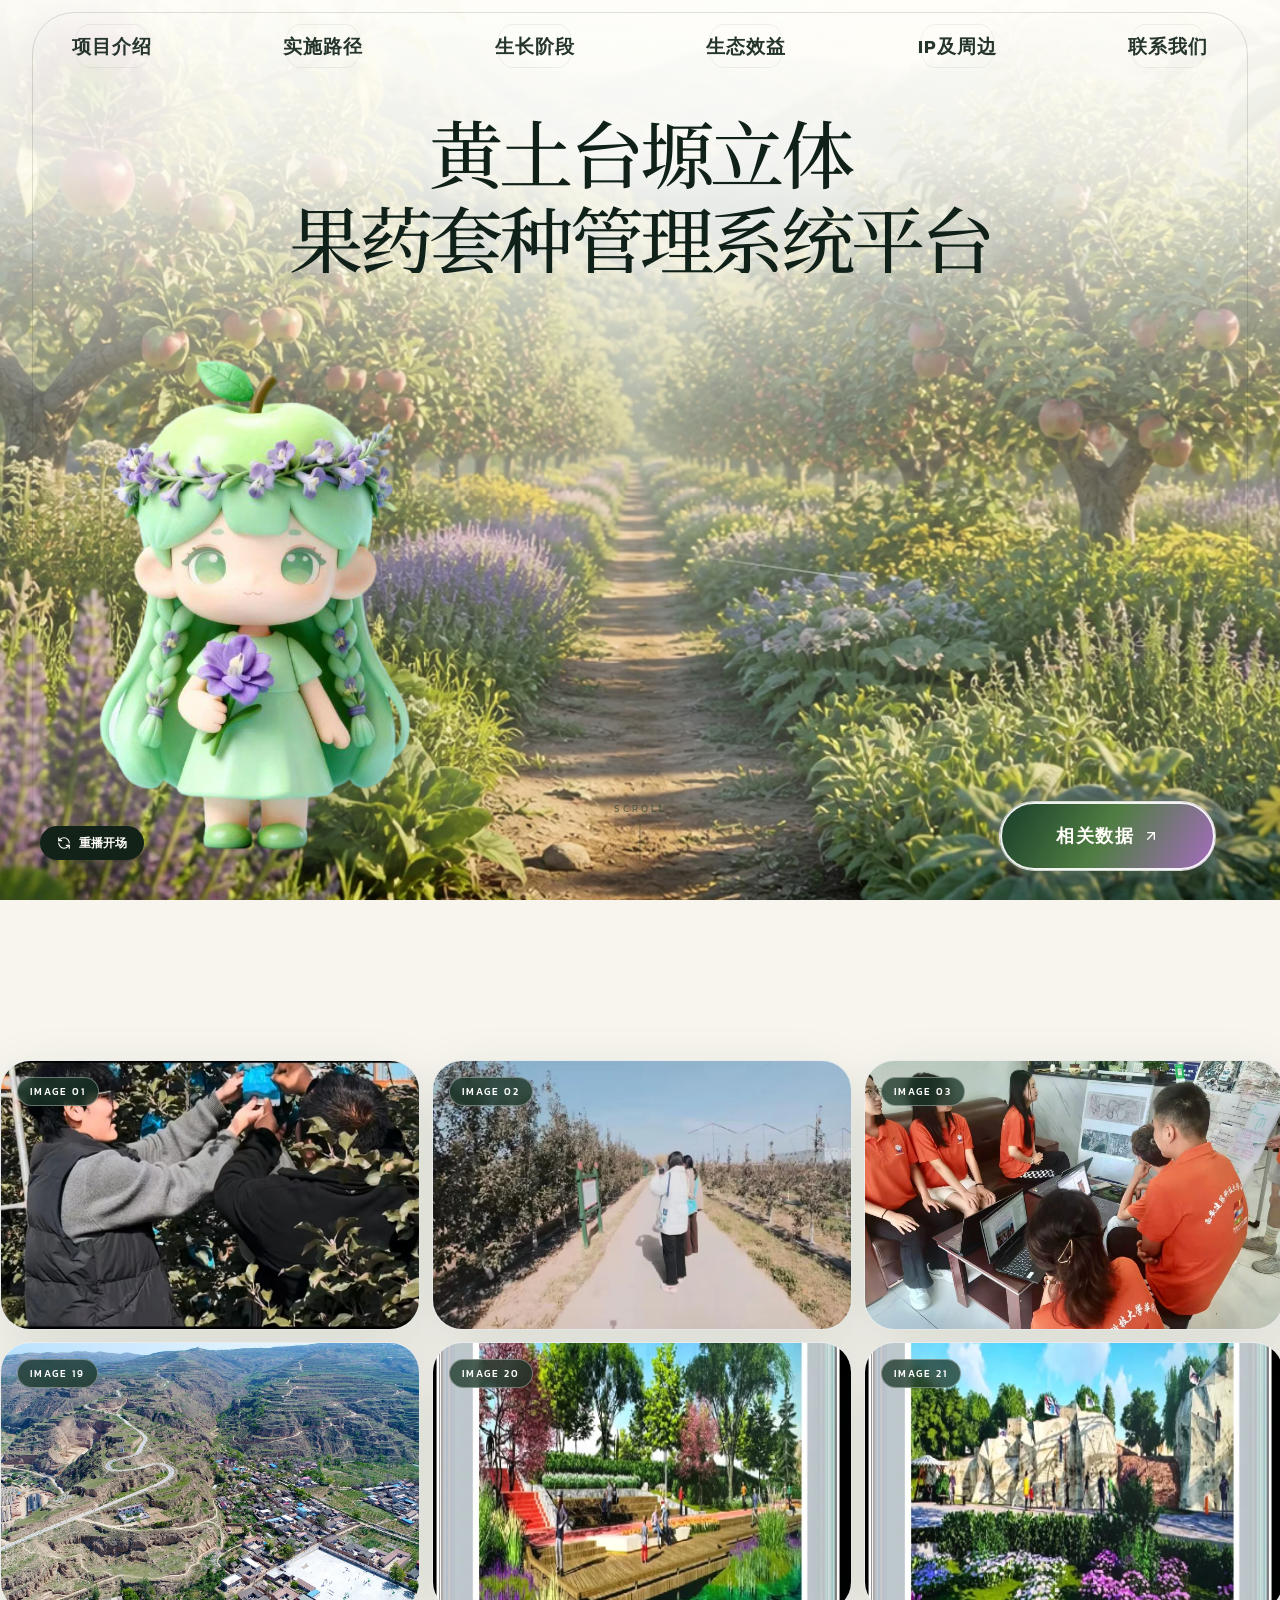
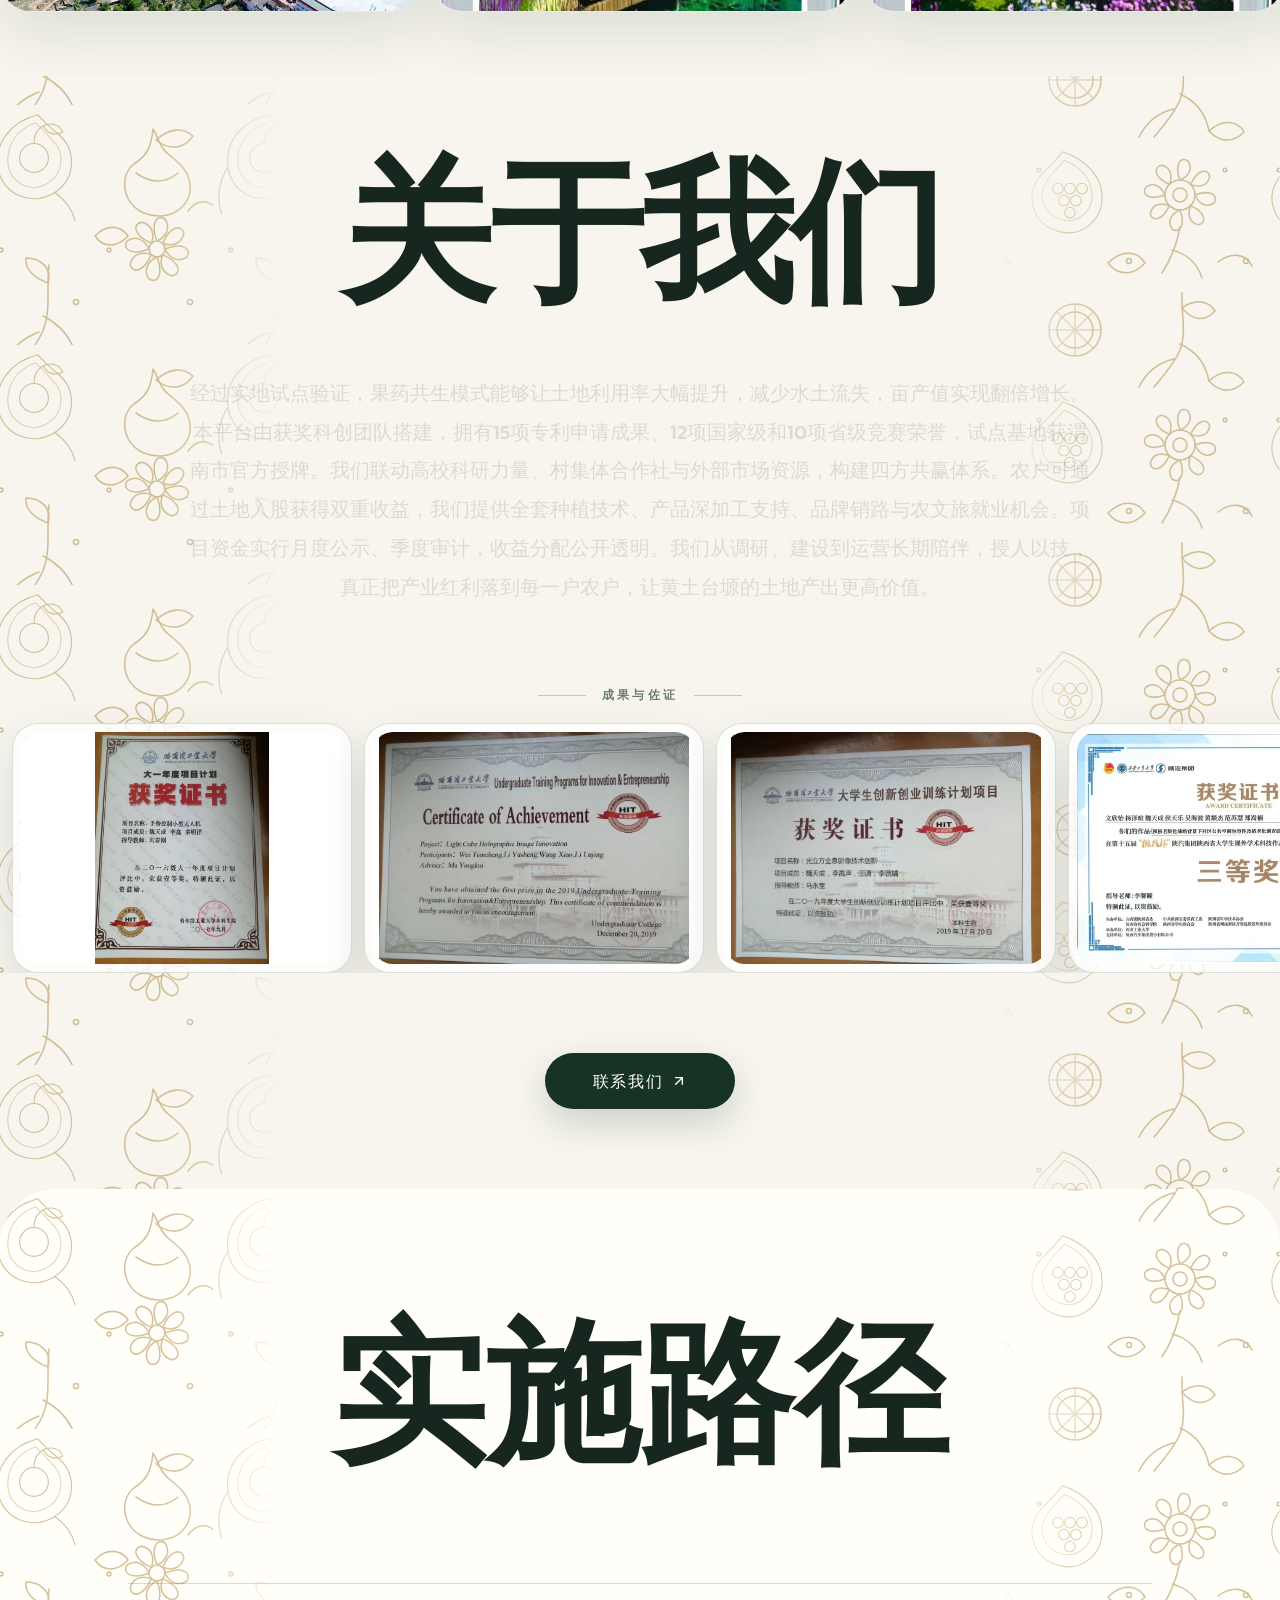
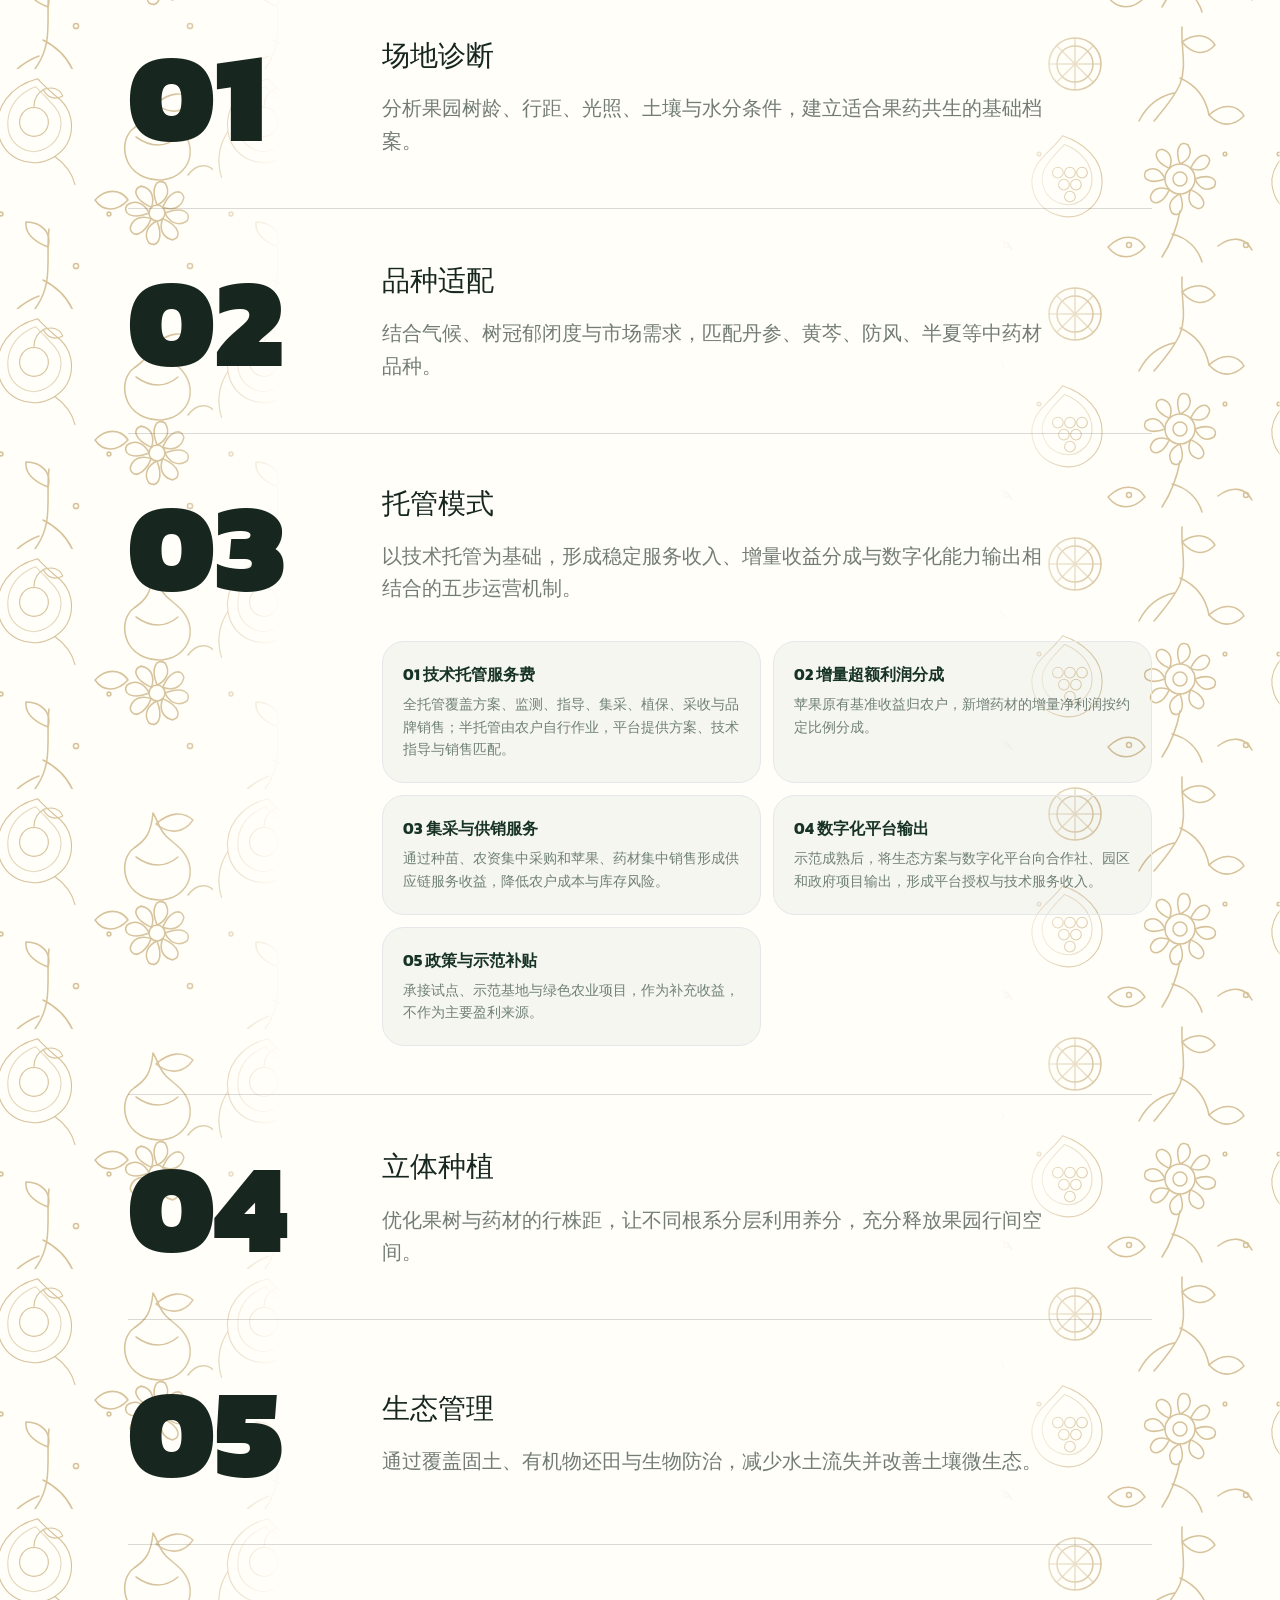
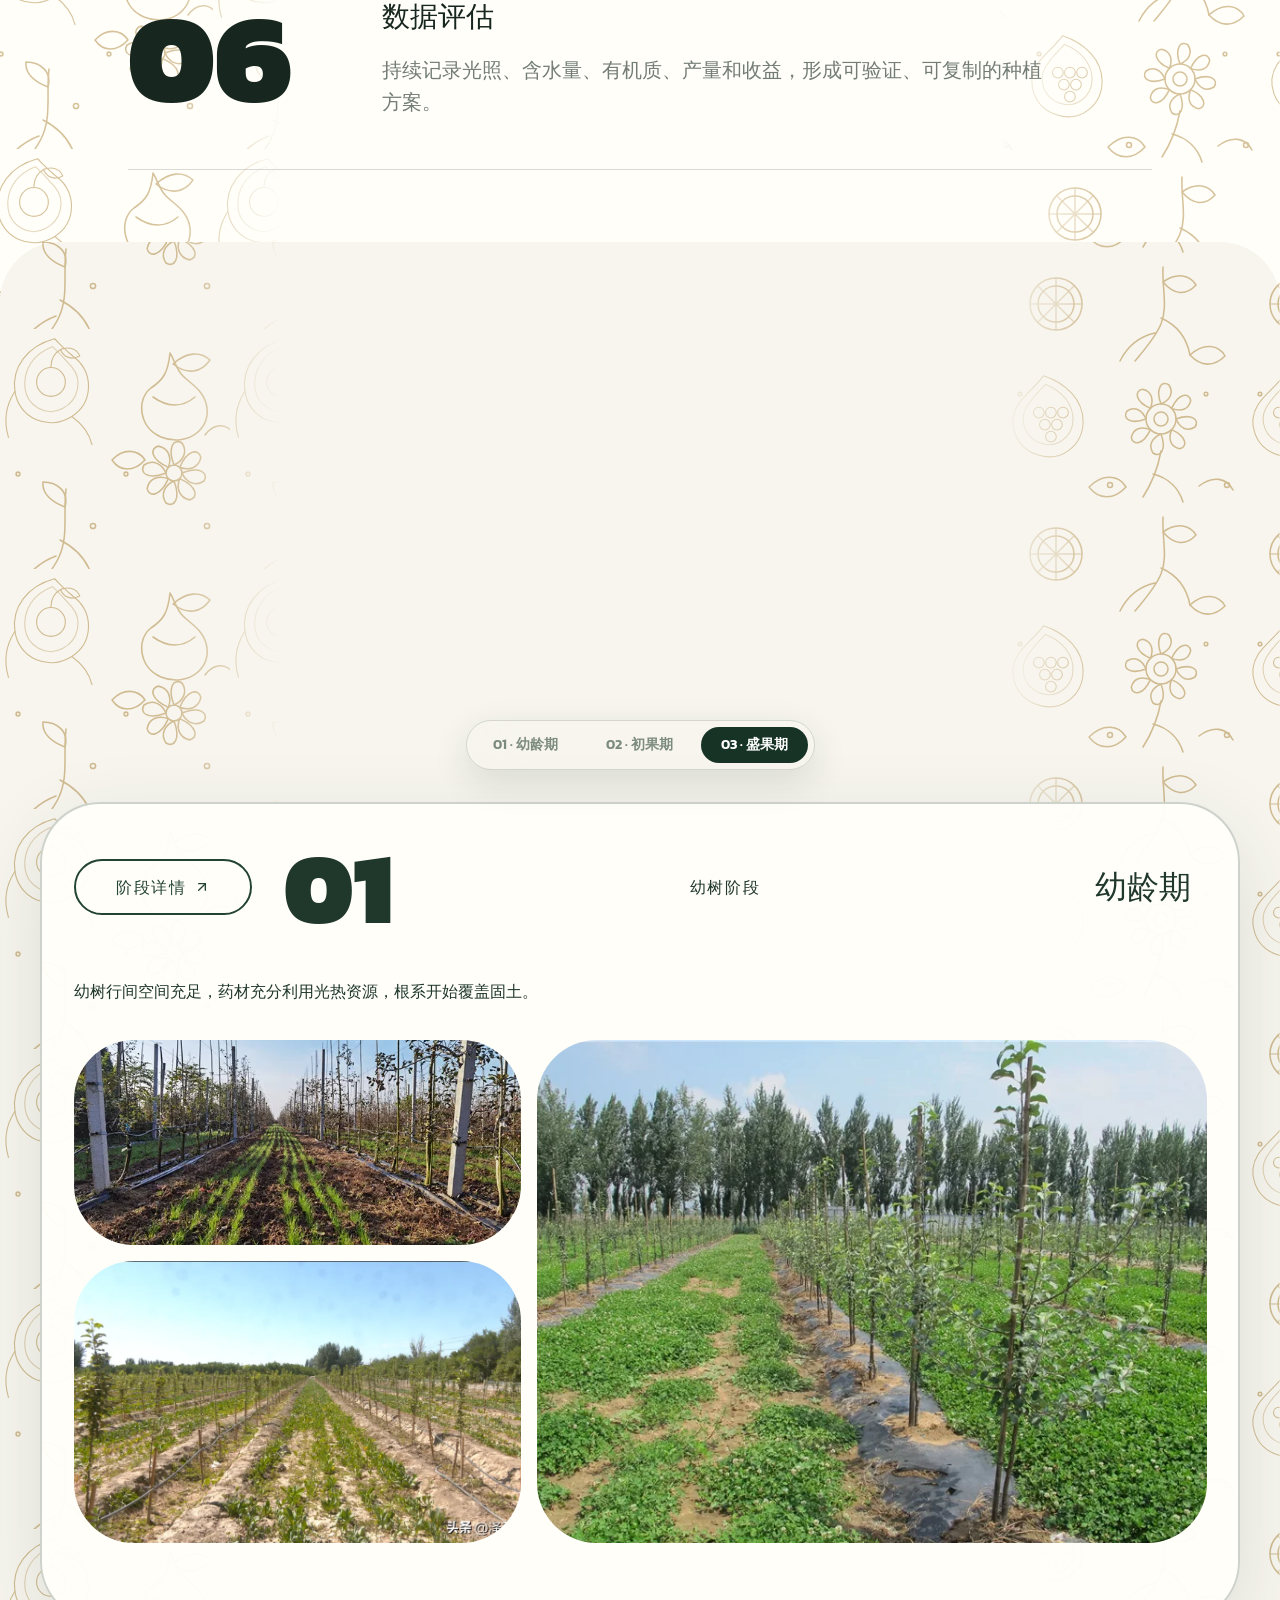
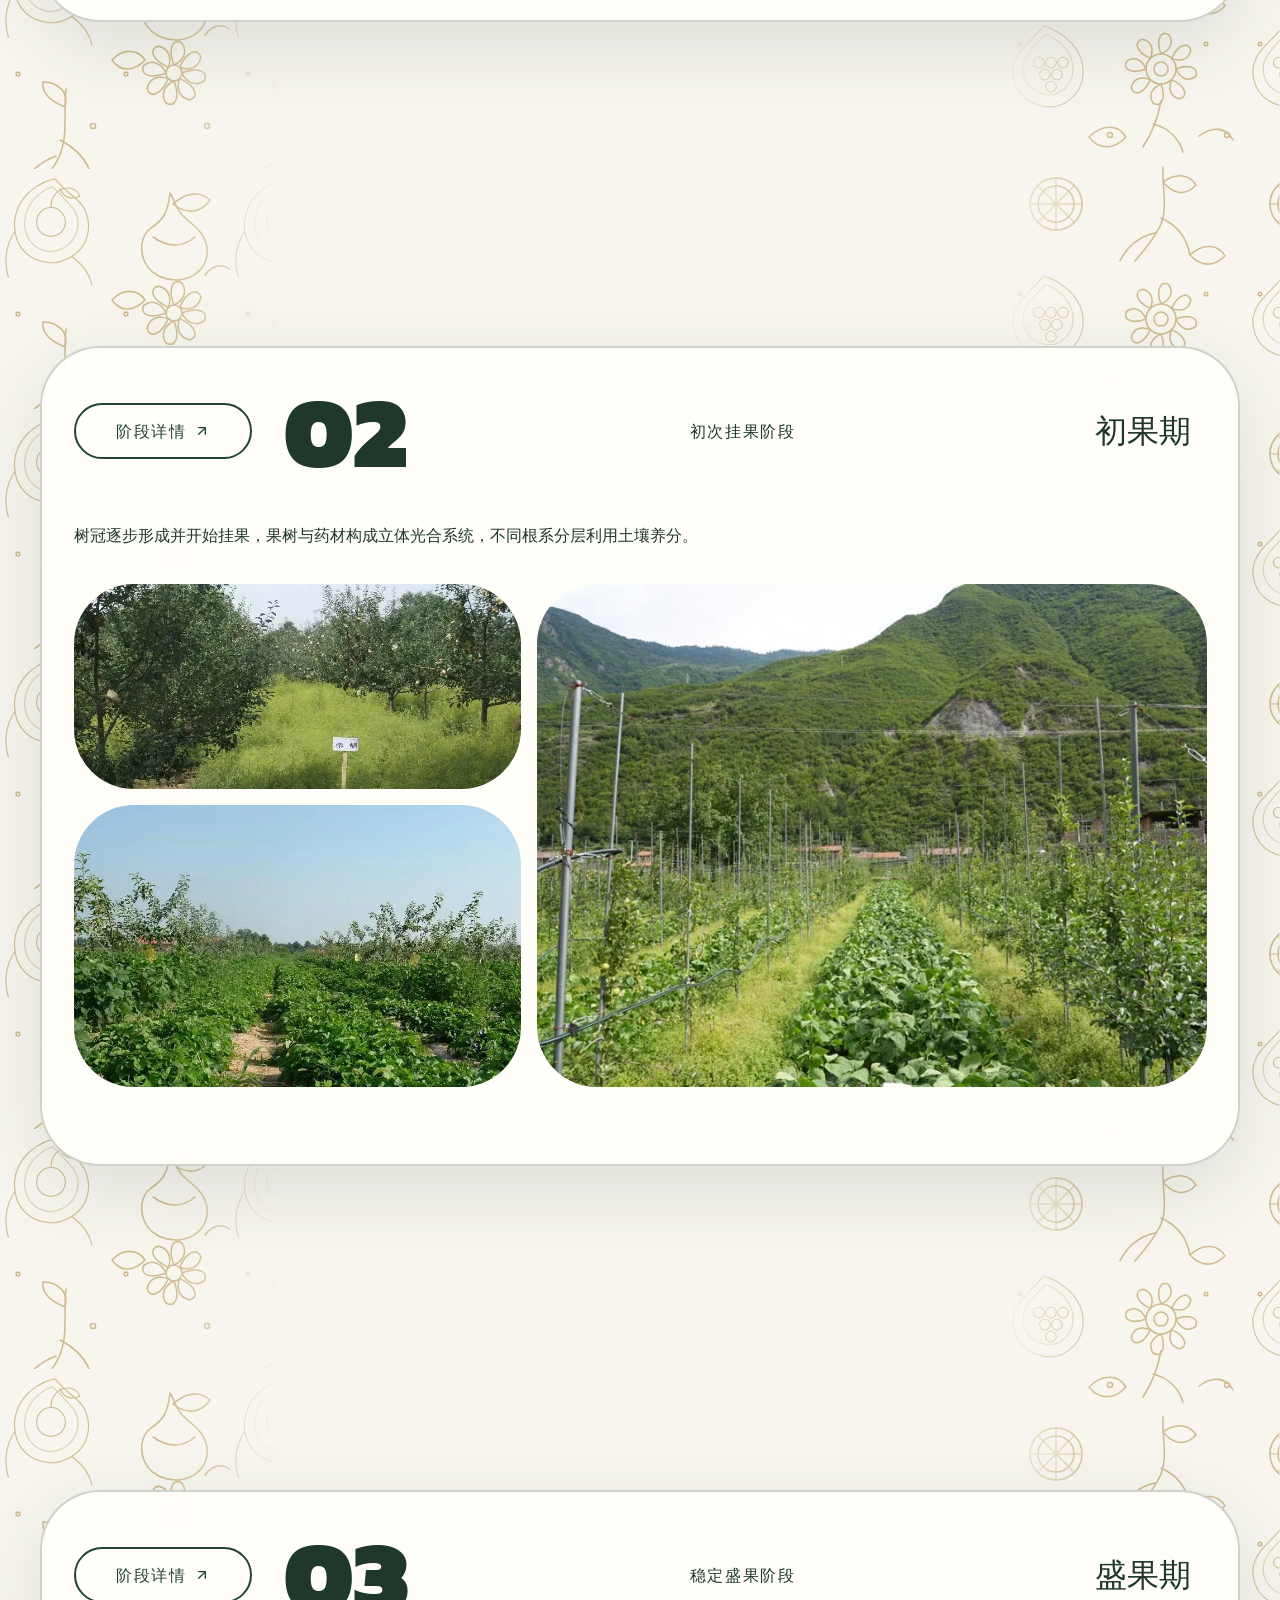
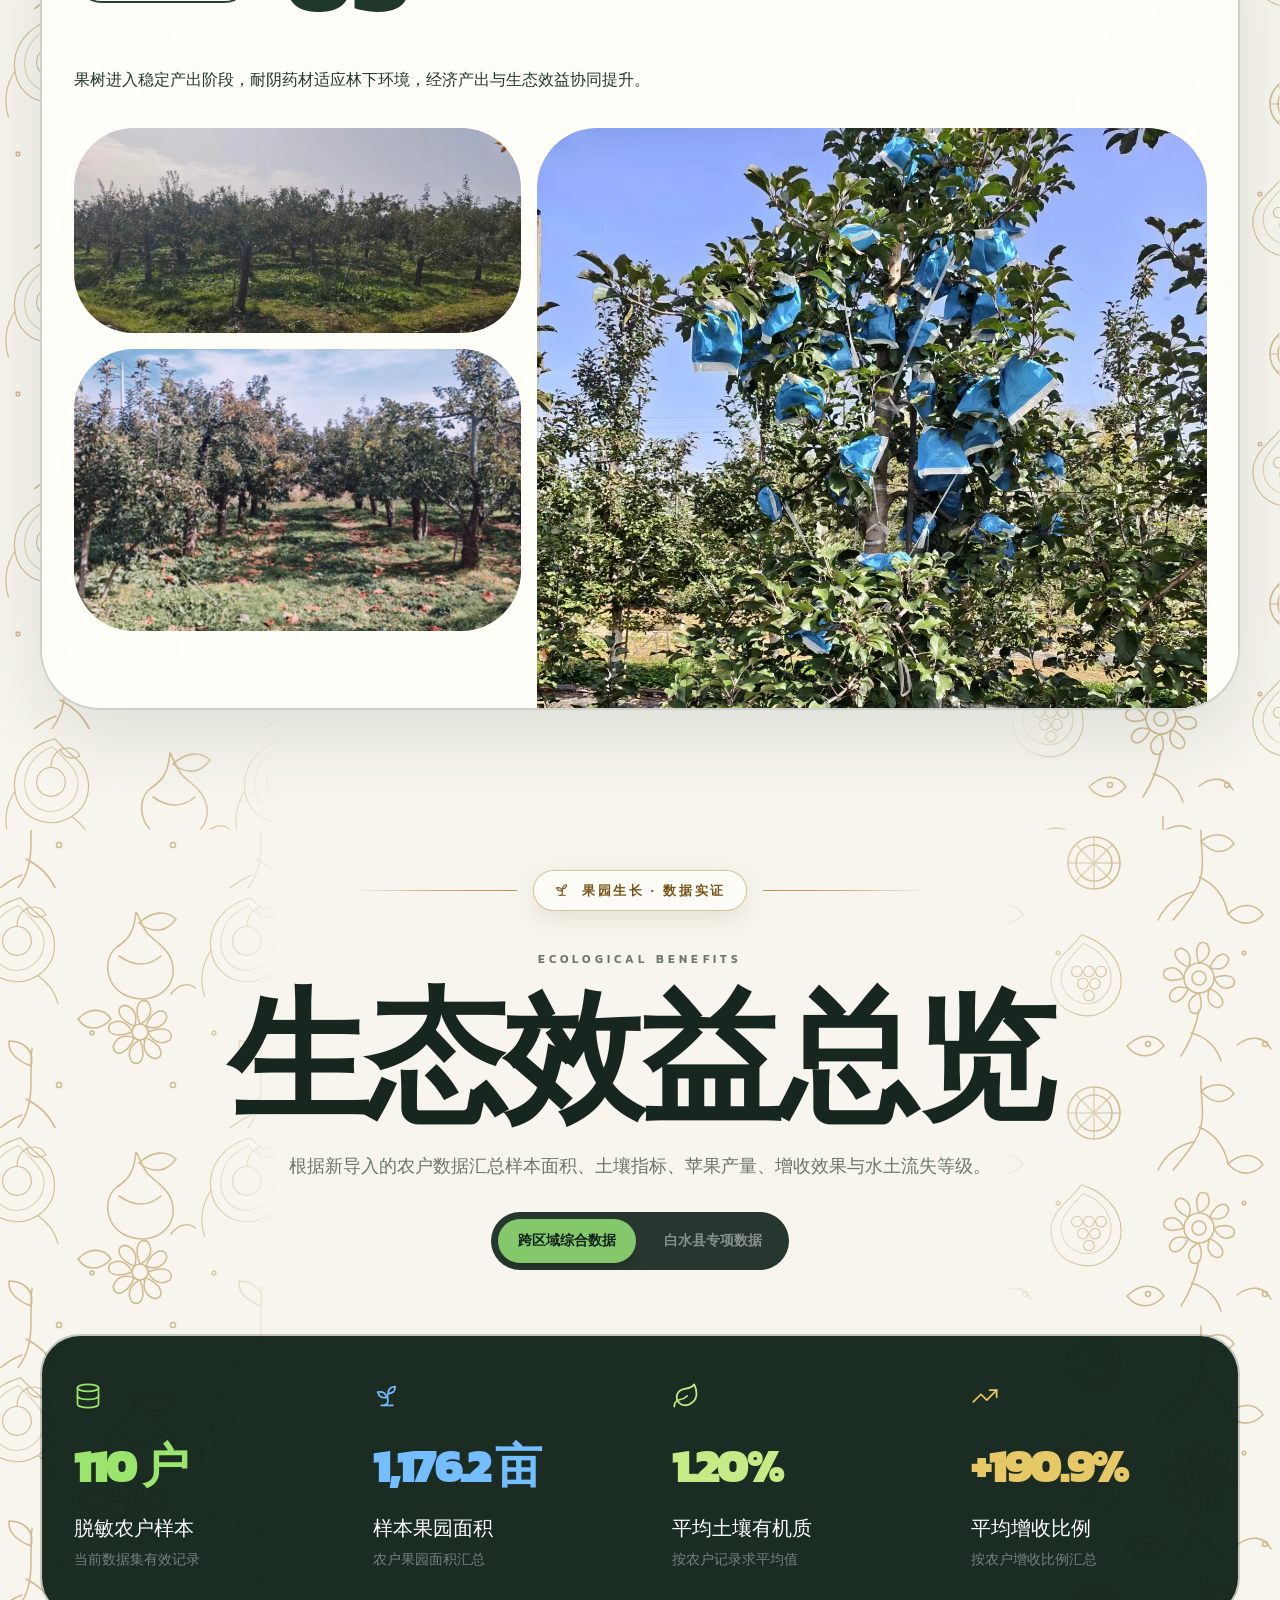
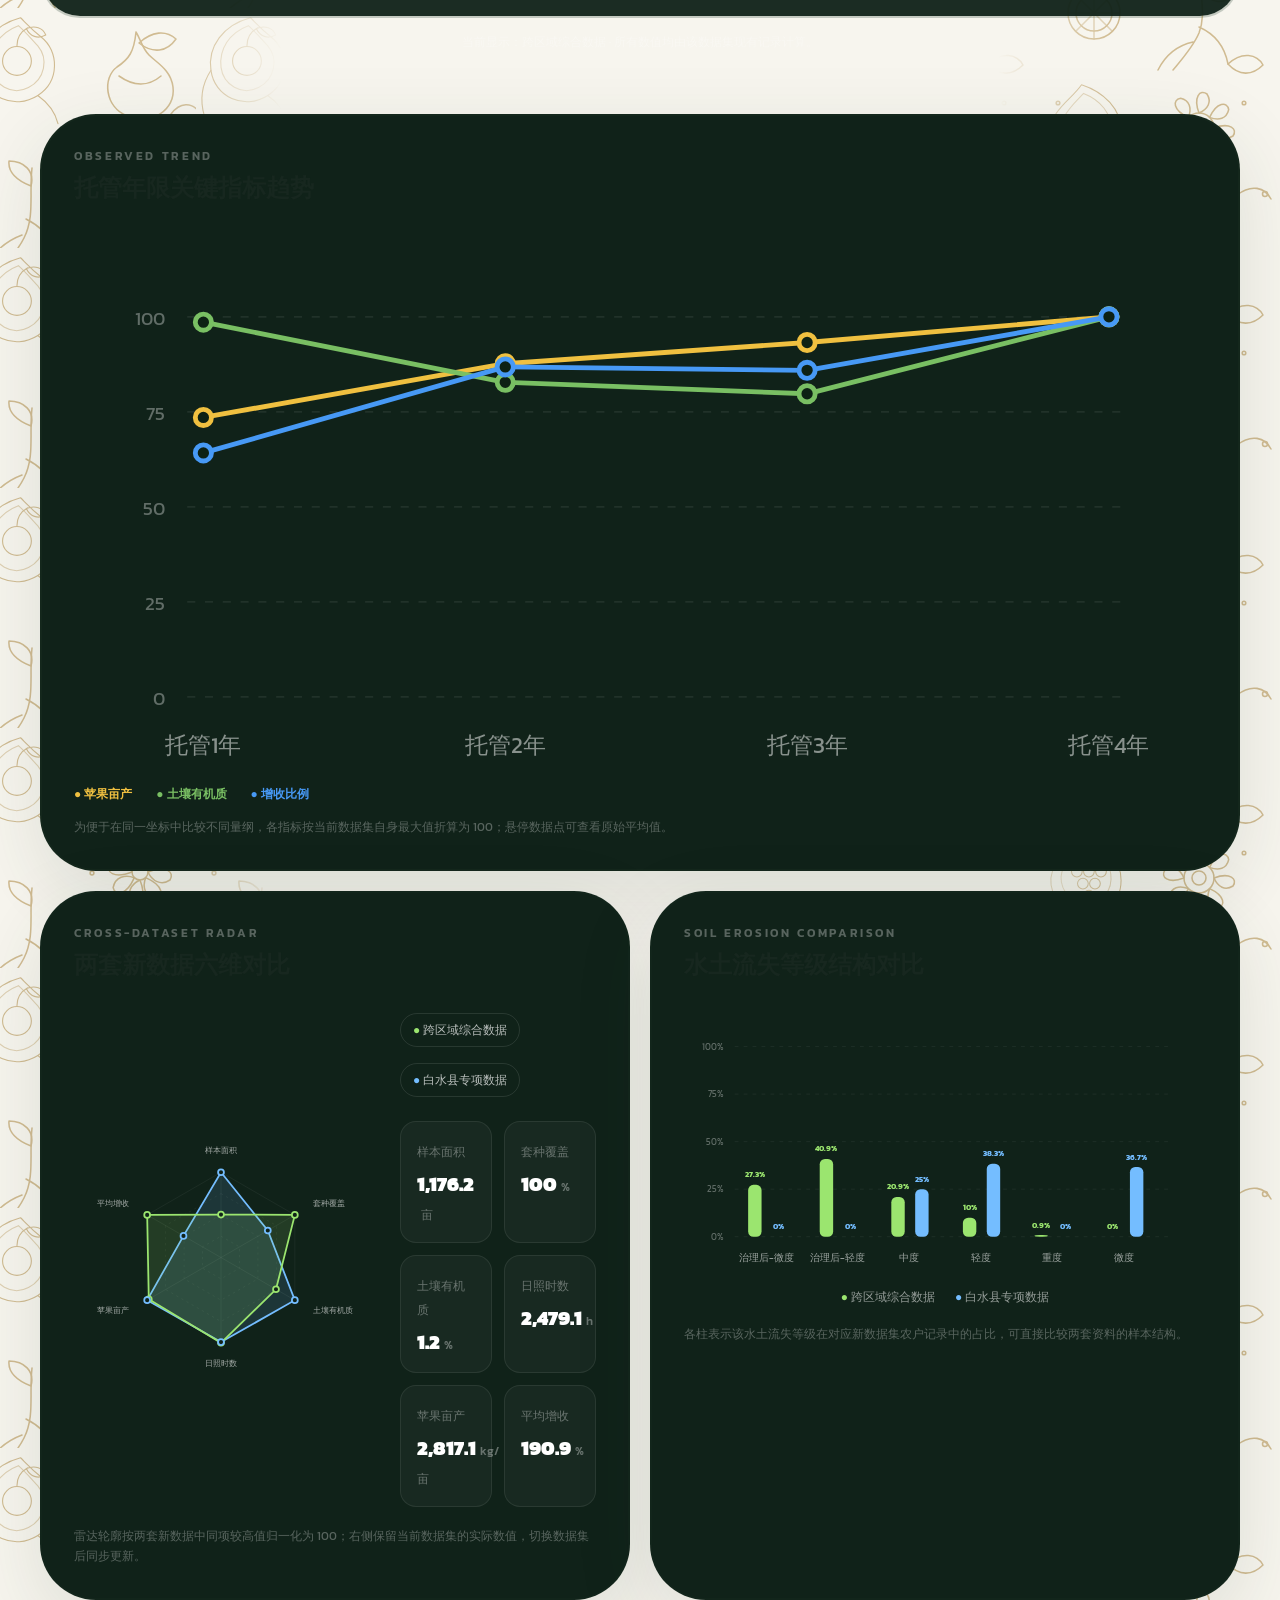
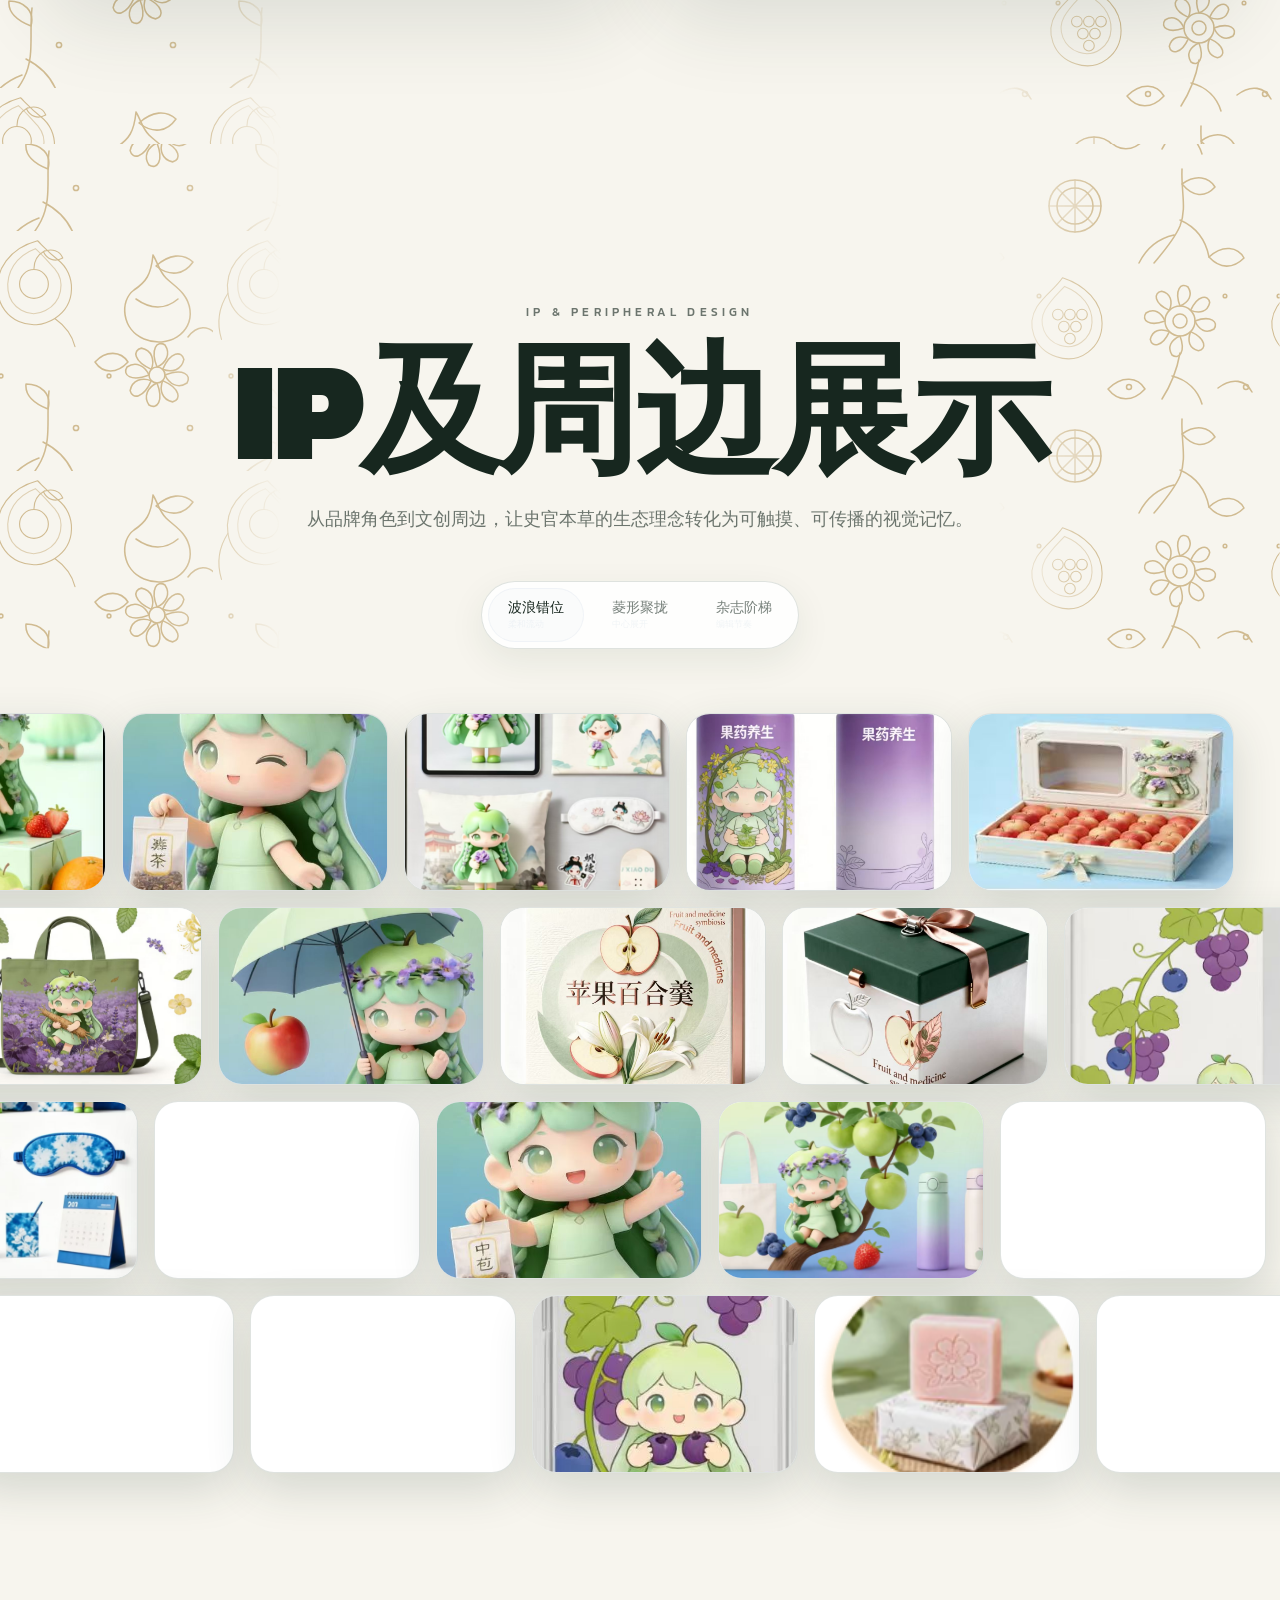
==== commit 70771a8b: "Update Shiguan Bencao site and data visualizations" ====
--- a/index.html
+++ b/index.html
@@ -11,8 +11,8 @@
     <link rel="preload" as="image" href="/uploads/hero/team-mascot-walking-step-b-v3.png" />
     <link rel="preload" as="image" href="/uploads/hero/team-mascot-center.png" />
     <title>史官本草</title>
-    <script type="module" crossorigin src="/assets/index-oUEERHYY.js"></script>
-    <link rel="stylesheet" crossorigin href="/assets/index-Cox6OH3d.css">
+    <script type="module" crossorigin src="/assets/index-Dj8G8HiU.js"></script>
+    <link rel="stylesheet" crossorigin href="/assets/index-IlIsCoiZ.css">
   </head>
   <body>
     <div id="root"></div>
--- a/assets/index-IlIsCoiZ.css
+++ b/assets/index-IlIsCoiZ.css
@@ -0,0 +1 @@
+@import"https://fonts.googleapis.com/css2?family=Kanit:wght@300;400;500;600;700;800;900&display=swap";@import"https://fonts.googleapis.com/css2?family=Noto+Serif+SC:wght@500;600&display=swap";*,:before,:after{--tw-border-spacing-x: 0;--tw-border-spacing-y: 0;--tw-translate-x: 0;--tw-translate-y: 0;--tw-rotate: 0;--tw-skew-x: 0;--tw-skew-y: 0;--tw-scale-x: 1;--tw-scale-y: 1;--tw-pan-x: ;--tw-pan-y: ;--tw-pinch-zoom: ;--tw-scroll-snap-strictness: proximity;--tw-gradient-from-position: ;--tw-gradient-via-position: ;--tw-gradient-to-position: ;--tw-ordinal: ;--tw-slashed-zero: ;--tw-numeric-figure: ;--tw-numeric-spacing: ;--tw-numeric-fraction: ;--tw-ring-inset: ;--tw-ring-offset-width: 0px;--tw-ring-offset-color: #fff;--tw-ring-color: rgb(59 130 246 / .5);--tw-ring-offset-shadow: 0 0 #0000;--tw-ring-shadow: 0 0 #0000;--tw-shadow: 0 0 #0000;--tw-shadow-colored: 0 0 #0000;--tw-blur: ;--tw-brightness: ;--tw-contrast: ;--tw-grayscale: ;--tw-hue-rotate: ;--tw-invert: ;--tw-saturate: ;--tw-sepia: ;--tw-drop-shadow: ;--tw-backdrop-blur: ;--tw-backdrop-brightness: ;--tw-backdrop-contrast: ;--tw-backdrop-grayscale: ;--tw-backdrop-hue-rotate: ;--tw-backdrop-invert: ;--tw-backdrop-opacity: ;--tw-backdrop-saturate: ;--tw-backdrop-sepia: ;--tw-contain-size: ;--tw-contain-layout: ;--tw-contain-paint: ;--tw-contain-style: }::backdrop{--tw-border-spacing-x: 0;--tw-border-spacing-y: 0;--tw-translate-x: 0;--tw-translate-y: 0;--tw-rotate: 0;--tw-skew-x: 0;--tw-skew-y: 0;--tw-scale-x: 1;--tw-scale-y: 1;--tw-pan-x: ;--tw-pan-y: ;--tw-pinch-zoom: ;--tw-scroll-snap-strictness: proximity;--tw-gradient-from-position: ;--tw-gradient-via-position: ;--tw-gradient-to-position: ;--tw-ordinal: ;--tw-slashed-zero: ;--tw-numeric-figure: ;--tw-numeric-spacing: ;--tw-numeric-fraction: ;--tw-ring-inset: ;--tw-ring-offset-width: 0px;--tw-ring-offset-color: #fff;--tw-ring-color: rgb(59 130 246 / .5);--tw-ring-offset-shadow: 0 0 #0000;--tw-ring-shadow: 0 0 #0000;--tw-shadow: 0 0 #0000;--tw-shadow-colored: 0 0 #0000;--tw-blur: ;--tw-brightness: ;--tw-contrast: ;--tw-grayscale: ;--tw-hue-rotate: ;--tw-invert: ;--tw-saturate: ;--tw-sepia: ;--tw-drop-shadow: ;--tw-backdrop-blur: ;--tw-backdrop-brightness: ;--tw-backdrop-contrast: ;--tw-backdrop-grayscale: ;--tw-backdrop-hue-rotate: ;--tw-backdrop-invert: ;--tw-backdrop-opacity: ;--tw-backdrop-saturate: ;--tw-backdrop-sepia: ;--tw-contain-size: ;--tw-contain-layout: ;--tw-contain-paint: ;--tw-contain-style: }*,:before,:after{box-sizing:border-box;border-width:0;border-style:solid;border-color:#e5e7eb}:before,:after{--tw-content: ""}html,:host{line-height:1.5;-webkit-text-size-adjust:100%;-moz-tab-size:4;-o-tab-size:4;tab-size:4;font-family:ui-sans-serif,system-ui,sans-serif,"Apple Color Emoji","Segoe UI Emoji",Segoe UI Symbol,"Noto Color Emoji";font-feature-settings:normal;font-variation-settings:normal;-webkit-tap-highlight-color:transparent}body{margin:0;line-height:inherit}hr{height:0;color:inherit;border-top-width:1px}abbr:where([title]){-webkit-text-decoration:underline dotted;text-decoration:underline dotted}h1,h2,h3,h4,h5,h6{font-size:inherit;font-weight:inherit}a{color:inherit;text-decoration:inherit}b,strong{font-weight:bolder}code,kbd,samp,pre{font-family:ui-monospace,SFMono-Regular,Menlo,Monaco,Consolas,Liberation Mono,Courier New,monospace;font-feature-settings:normal;font-variation-settings:normal;font-size:1em}small{font-size:80%}sub,sup{font-size:75%;line-height:0;position:relative;vertical-align:baseline}sub{bottom:-.25em}sup{top:-.5em}table{text-indent:0;border-color:inherit;border-collapse:collapse}button,input,optgroup,select,textarea{font-family:inherit;font-feature-settings:inherit;font-variation-settings:inherit;font-size:100%;font-weight:inherit;line-height:inherit;letter-spacing:inherit;color:inherit;margin:0;padding:0}button,select{text-transform:none}button,input:where([type=button]),input:where([type=reset]),input:where([type=submit]){-webkit-appearance:button;background-color:transparent;background-image:none}:-moz-focusring{outline:auto}:-moz-ui-invalid{box-shadow:none}progress{vertical-align:baseline}::-webkit-inner-spin-button,::-webkit-outer-spin-button{height:auto}[type=search]{-webkit-appearance:textfield;outline-offset:-2px}::-webkit-search-decoration{-webkit-appearance:none}::-webkit-file-upload-button{-webkit-appearance:button;font:inherit}summary{display:list-item}blockquote,dl,dd,h1,h2,h3,h4,h5,h6,hr,figure,p,pre{margin:0}fieldset{margin:0;padding:0}legend{padding:0}ol,ul,menu{list-style:none;margin:0;padding:0}dialog{padding:0}textarea{resize:vertical}input::-moz-placeholder,textarea::-moz-placeholder{opacity:1;color:#9ca3af}input::placeholder,textarea::placeholder{opacity:1;color:#9ca3af}button,[role=button]{cursor:pointer}:disabled{cursor:default}img,svg,video,canvas,audio,iframe,embed,object{display:block;vertical-align:middle}img,video{max-width:100%;height:auto}[hidden]:where(:not([hidden=until-found])){display:none}.pointer-events-none{pointer-events:none}.visible{visibility:visible}.invisible{visibility:hidden}.fixed{position:fixed}.absolute{position:absolute}.relative{position:relative}.sticky{position:sticky}.-inset-\[5\%\]{top:-5%;right:-5%;bottom:-5%;left:-5%}.inset-0{top:0;right:0;bottom:0;left:0}.inset-x-0{left:0;right:0}.inset-x-4{left:1rem;right:1rem}.inset-y-0{top:0;bottom:0}.-left-11{left:-2.75rem}.-left-2{left:-.5rem}.-top-16{top:-4rem}.bottom-3{bottom:.75rem}.bottom-5{bottom:1.25rem}.bottom-6{bottom:1.5rem}.bottom-7{bottom:1.75rem}.bottom-9{bottom:2.25rem}.bottom-\[23\%\]{bottom:23%}.bottom-\[25\%\]{bottom:25%}.bottom-\[27\%\]{bottom:27%}.bottom-\[3\%\]{bottom:3%}.bottom-\[5\%\]{bottom:5%}.bottom-\[6\%\]{bottom:6%}.bottom-\[8\%\]{bottom:8%}.left-0{left:0}.left-1\/2{left:50%}.left-3{left:.75rem}.left-4{left:1rem}.left-6{left:1.5rem}.left-\[-8\%\]{left:-8%}.left-\[1\%\]{left:1%}.left-\[3\%\]{left:3%}.left-\[45\%\]{left:45%}.right-0{right:0}.right-3{right:.75rem}.right-\[-12\%\]{right:-12%}.right-\[1\%\]{right:1%}.right-\[3\%\]{right:3%}.right-\[9\%\]{right:9%}.top-0{top:0}.top-1\/2{top:50%}.top-24{top:6rem}.top-3{top:.75rem}.top-4{top:1rem}.top-\[10\%\]{top:10%}.top-\[12\%\]{top:12%}.top-\[38\%\]{top:38%}.top-\[4\%\]{top:4%}.top-\[62\%\]{top:62%}.top-\[76px\]{top:76px}.isolate{isolation:isolate}.z-10{z-index:10}.z-20{z-index:20}.z-30{z-index:30}.z-40{z-index:40}.z-50{z-index:50}.z-\[100\]{z-index:100}.z-\[120\]{z-index:120}.z-\[14\]{z-index:14}.z-\[15\]{z-index:15}.z-\[16\]{z-index:16}.z-\[17\]{z-index:17}.z-\[1\]{z-index:1}.z-\[2\]{z-index:2}.z-\[60\]{z-index:60}.z-\[70\]{z-index:70}.z-\[90\]{z-index:90}.col-span-2{grid-column:span 2 / span 2}.col-start-2{grid-column-start:2}.col-start-3{grid-column-start:3}.row-span-2{grid-row:span 2 / span 2}.row-start-1{grid-row-start:1}.mx-auto{margin-left:auto;margin-right:auto}.-mt-10{margin-top:-2.5rem}.-mt-24{margin-top:-6rem}.mb-10{margin-bottom:2.5rem}.mb-14{margin-bottom:3.5rem}.mb-16{margin-bottom:4rem}.mb-2{margin-bottom:.5rem}.mb-4{margin-bottom:1rem}.mb-5{margin-bottom:1.25rem}.mb-6{margin-bottom:1.5rem}.mb-7{margin-bottom:1.75rem}.mb-8{margin-bottom:2rem}.ml-1{margin-left:.25rem}.mr-3{margin-right:.75rem}.mt-1{margin-top:.25rem}.mt-10{margin-top:2.5rem}.mt-16{margin-top:4rem}.mt-2{margin-top:.5rem}.mt-3{margin-top:.75rem}.mt-4{margin-top:1rem}.mt-5{margin-top:1.25rem}.mt-6{margin-top:1.5rem}.mt-7{margin-top:1.75rem}.mt-8{margin-top:2rem}.mt-9{margin-top:2.25rem}.mt-\[15vh\]{margin-top:15vh}.mt-auto{margin-top:auto}.block{display:block}.inline-block{display:inline-block}.flex{display:flex}.inline-flex{display:inline-flex}.table{display:table}.grid{display:grid}.hidden{display:none}.aspect-\[2\/3\]{aspect-ratio:2/3}.h-10{height:2.5rem}.h-11{height:2.75rem}.h-12{height:3rem}.h-14{height:3.5rem}.h-2{height:.5rem}.h-2\.5{height:.625rem}.h-24{height:6rem}.h-28{height:7rem}.h-3{height:.75rem}.h-3\.5{height:.875rem}.h-4{height:1rem}.h-40{height:10rem}.h-5{height:1.25rem}.h-7{height:1.75rem}.h-\[10px\]{height:10px}.h-\[126px\]{height:126px}.h-\[180px\]{height:180px}.h-\[190px\]{height:190px}.h-\[220px\]{height:220px}.h-\[270px\]{height:270px}.h-\[2px\]{height:2px}.h-\[360px\]{height:360px}.h-\[380px\]{height:380px}.h-\[420px\]{height:420px}.h-\[48vh\]{height:48vh}.h-\[500px\]{height:500px}.h-\[600px\]{height:600px}.h-\[620px\]{height:620px}.h-\[7px\]{height:7px}.h-\[calc\(100\%-1\.5rem\)\]{height:calc(100% - 1.5rem)}.h-\[clamp\(130px\,16vw\,230px\)\]{height:clamp(130px,16vw,230px)}.h-\[clamp\(160px\,22vw\,340px\)\]{height:clamp(160px,22vw,340px)}.h-auto{height:auto}.h-full{height:100%}.h-px{height:1px}.h-screen{height:100vh}.max-h-\[650px\]{max-height:650px}.max-h-\[78vh\]{max-height:78vh}.min-h-20{min-height:5rem}.min-h-\[280px\]{min-height:280px}.min-h-\[650px\]{min-height:650px}.min-h-\[660px\]{min-height:660px}.min-h-screen{min-height:100vh}.w-11{width:2.75rem}.w-12{width:3rem}.w-14{width:3.5rem}.w-2{width:.5rem}.w-2\.5{width:.625rem}.w-28{width:7rem}.w-3\.5{width:.875rem}.w-36{width:9rem}.w-4{width:1rem}.w-40{width:10rem}.w-5{width:1.25rem}.w-7{width:1.75rem}.w-\[100px\]{width:100px}.w-\[10px\]{width:10px}.w-\[1110px\]{width:1110px}.w-\[120px\]{width:120px}.w-\[130px\]{width:130px}.w-\[180px\]{width:180px}.w-\[188px\]{width:188px}.w-\[22\%\]{width:22%}.w-\[280px\]{width:280px}.w-\[2px\]{width:2px}.w-\[300px\]{width:300px}.w-\[3px\]{width:3px}.w-\[420px\]{width:420px}.w-\[75vw\]{width:75vw}.w-\[760px\]{width:760px}.w-\[78vw\]{width:78vw}.w-\[80vw\]{width:80vw}.w-\[clamp\(190px\,25vw\,340px\)\]{width:clamp(190px,25vw,340px)}.w-\[clamp\(190px\,25vw\,380px\)\]{width:clamp(190px,25vw,380px)}.w-\[clamp\(90px\,14vw\,190px\)\]{width:clamp(90px,14vw,190px)}.w-fit{width:-moz-fit-content;width:fit-content}.w-full{width:100%}.w-max{width:-moz-max-content;width:max-content}.w-px{width:1px}.w-screen{width:100vw}.min-w-0{min-width:0px}.min-w-\[1450px\]{min-width:1450px}.min-w-\[680px\]{min-width:680px}.max-w-2xl{max-width:42rem}.max-w-3xl{max-width:48rem}.max-w-4xl{max-width:56rem}.max-w-5xl{max-width:64rem}.max-w-6xl{max-width:72rem}.max-w-7xl{max-width:80rem}.max-w-\[1500px\]{max-width:1500px}.max-w-\[1540px\]{max-width:1540px}.max-w-\[620px\]{max-width:620px}.max-w-\[900px\]{max-width:900px}.max-w-\[calc\(100vw-24px\)\]{max-width:calc(100vw - 24px)}.max-w-\[calc\(100vw-32px\)\]{max-width:calc(100vw - 32px)}.max-w-full{max-width:100%}.max-w-xl{max-width:36rem}.flex-1{flex:1 1 0%}.shrink-0{flex-shrink:0}.origin-\[50\%_56\%\]{transform-origin:50% 56%}.origin-bottom{transform-origin:bottom}.origin-top{transform-origin:top}.-translate-x-1\/2{--tw-translate-x: -50%;transform:translate(var(--tw-translate-x),var(--tw-translate-y)) rotate(var(--tw-rotate)) skew(var(--tw-skew-x)) skewY(var(--tw-skew-y)) scaleX(var(--tw-scale-x)) scaleY(var(--tw-scale-y))}.-translate-y-1\/2{--tw-translate-y: -50%;transform:translate(var(--tw-translate-x),var(--tw-translate-y)) rotate(var(--tw-rotate)) skew(var(--tw-skew-x)) skewY(var(--tw-skew-y)) scaleX(var(--tw-scale-x)) scaleY(var(--tw-scale-y))}.rotate-90{--tw-rotate: 90deg;transform:translate(var(--tw-translate-x),var(--tw-translate-y)) rotate(var(--tw-rotate)) skew(var(--tw-skew-x)) skewY(var(--tw-skew-y)) scaleX(var(--tw-scale-x)) scaleY(var(--tw-scale-y))}.rotate-\[8deg\]{--tw-rotate: 8deg;transform:translate(var(--tw-translate-x),var(--tw-translate-y)) rotate(var(--tw-rotate)) skew(var(--tw-skew-x)) skewY(var(--tw-skew-y)) scaleX(var(--tw-scale-x)) scaleY(var(--tw-scale-y))}.transform{transform:translate(var(--tw-translate-x),var(--tw-translate-y)) rotate(var(--tw-rotate)) skew(var(--tw-skew-x)) skewY(var(--tw-skew-y)) scaleX(var(--tw-scale-x)) scaleY(var(--tw-scale-y))}.snap-x{scroll-snap-type:x var(--tw-scroll-snap-strictness)}.snap-mandatory{--tw-scroll-snap-strictness: mandatory}.snap-start{scroll-snap-align:start}.grid-cols-1{grid-template-columns:repeat(1,minmax(0,1fr))}.grid-cols-2{grid-template-columns:repeat(2,minmax(0,1fr))}.grid-cols-\[40\%_60\%\]{grid-template-columns:40% 60%}.grid-cols-\[90px_1fr\]{grid-template-columns:90px 1fr}.grid-cols-\[auto_1fr_auto\]{grid-template-columns:auto 1fr auto}.flex-col{flex-direction:column}.flex-wrap{flex-wrap:wrap}.flex-nowrap{flex-wrap:nowrap}.place-items-center{place-items:center}.items-end{align-items:flex-end}.items-center{align-items:center}.justify-end{justify-content:flex-end}.justify-center{justify-content:center}.justify-between{justify-content:space-between}.gap-1{gap:.25rem}.gap-1\.5{gap:.375rem}.gap-10{gap:2.5rem}.gap-14{gap:3.5rem}.gap-2{gap:.5rem}.gap-3{gap:.75rem}.gap-4{gap:1rem}.gap-5{gap:1.25rem}.gap-6{gap:1.5rem}.gap-8{gap:2rem}.gap-px{gap:1px}.gap-x-4{-moz-column-gap:1rem;column-gap:1rem}.space-y-4>:not([hidden])~:not([hidden]){--tw-space-y-reverse: 0;margin-top:calc(1rem * calc(1 - var(--tw-space-y-reverse)));margin-bottom:calc(1rem * var(--tw-space-y-reverse))}.self-end{align-self:flex-end}.justify-self-end{justify-self:end}.overflow-auto{overflow:auto}.overflow-hidden{overflow:hidden}.overflow-visible{overflow:visible}.overflow-x-auto{overflow-x:auto}.overflow-y-auto{overflow-y:auto}.overflow-x-hidden{overflow-x:hidden}.overflow-x-clip{overflow-x:clip}.overscroll-contain{overscroll-behavior:contain}.whitespace-nowrap{white-space:nowrap}.rounded{border-radius:.25rem}.rounded-2xl{border-radius:1rem}.rounded-\[100\%_0_100\%_0\]{border-radius:100% 0}.rounded-\[20px\]{border-radius:20px}.rounded-\[22px\]{border-radius:22px}.rounded-\[24px\]{border-radius:24px}.rounded-\[26px\]{border-radius:26px}.rounded-\[28px\]{border-radius:28px}.rounded-\[30px\]{border-radius:30px}.rounded-\[32px\]{border-radius:32px}.rounded-\[38px\]{border-radius:38px}.rounded-\[40px\]{border-radius:40px}.rounded-\[48\%\]{border-radius:48%}.rounded-\[50\%\]{border-radius:50%}.rounded-full{border-radius:9999px}.rounded-xl{border-radius:.75rem}.rounded-t-\[40px\]{border-top-left-radius:40px;border-top-right-radius:40px}.rounded-t-full{border-top-left-radius:9999px;border-top-right-radius:9999px}.rounded-bl-lg{border-bottom-left-radius:.5rem}.rounded-br-lg{border-bottom-right-radius:.5rem}.rounded-tl-lg{border-top-left-radius:.5rem}.rounded-tr-lg{border-top-right-radius:.5rem}.border{border-width:1px}.border-2{border-width:2px}.border-y{border-top-width:1px;border-bottom-width:1px}.border-b{border-bottom-width:1px}.border-l{border-left-width:1px}.border-r{border-right-width:1px}.border-t{border-top-width:1px}.border-\[\#0C0C0C\]\/10{border-color:#0c0c0c1a}.border-\[\#0C0C0C\]\/15{border-color:#0c0c0c26}.border-\[\#173325\]\/15{border-color:#17332526}.border-\[\#173325\]\/20{border-color:#17332533}.border-\[\#23372B\]\/15{border-color:#23372b26}.border-\[\#284532\]\/10{border-color:#2845321a}.border-\[\#284532\]\/15{border-color:#28453226}.border-\[\#68B75A\]\/20{border-color:#68b75a33}.border-\[\#8BDD68\]\/20{border-color:#8bdd6833}.border-\[\#A77D2E\]\/30{border-color:#a77d2e4d}.border-\[\#A77D2E\]\/45{border-color:#a77d2e73}.border-\[\#D7E2EA\]{--tw-border-opacity: 1;border-color:rgb(215 226 234 / var(--tw-border-opacity, 1))}.border-\[\#D7E2EA\]\/30{border-color:#d7e2ea4d}.border-\[rgba\(12\,12\,12\,0\.15\)\]{border-color:#0c0c0c26}.border-white\/0{border-color:#fff0}.border-white\/10{border-color:#ffffff1a}.border-white\/15{border-color:#ffffff26}.border-white\/35{border-color:#ffffff59}.border-white\/\[\.08\]{border-color:#ffffff14}.bg-\[\#0A1A0F\]{--tw-bg-opacity: 1;background-color:rgb(10 26 15 / var(--tw-bg-opacity, 1))}.bg-\[\#0C0C0C\]{--tw-bg-opacity: 1;background-color:rgb(12 12 12 / var(--tw-bg-opacity, 1))}.bg-\[\#102119\]\/75{background-color:#102119bf}.bg-\[\#102119\]\/80{background-color:#102119cc}.bg-\[\#102219\]{--tw-bg-opacity: 1;background-color:rgb(16 34 25 / var(--tw-bg-opacity, 1))}.bg-\[\#102219\]\/90{background-color:#102219e6}.bg-\[\#102219\]\/95{background-color:#102219f2}.bg-\[\#173325\]{--tw-bg-opacity: 1;background-color:rgb(23 51 37 / var(--tw-bg-opacity, 1))}.bg-\[\#173325\]\/10{background-color:#1733251a}.bg-\[\#173325\]\/25{background-color:#17332540}.bg-\[\#173325\]\/75{background-color:#173325bf}.bg-\[\#173325\]\/\[\.035\]{background-color:#17332509}.bg-\[\#183226\]\/75{background-color:#183226bf}.bg-\[\#275E38\]{--tw-bg-opacity: 1;background-color:rgb(39 94 56 / var(--tw-bg-opacity, 1))}.bg-\[\#284532\]\/10{background-color:#2845321a}.bg-\[\#294636\]\/45{background-color:#29463673}.bg-\[\#426E4A\]{--tw-bg-opacity: 1;background-color:rgb(66 110 74 / var(--tw-bg-opacity, 1))}.bg-\[\#477B3D\]{--tw-bg-opacity: 1;background-color:rgb(71 123 61 / var(--tw-bg-opacity, 1))}.bg-\[\#4F7A60\]{--tw-bg-opacity: 1;background-color:rgb(79 122 96 / var(--tw-bg-opacity, 1))}.bg-\[\#4F843F\]{--tw-bg-opacity: 1;background-color:rgb(79 132 63 / var(--tw-bg-opacity, 1))}.bg-\[\#56A84F\]\/10{background-color:#56a84f1a}.bg-\[\#68B75A\]\/\[\.06\]{background-color:#68b75a0f}.bg-\[\#6CB758\]{--tw-bg-opacity: 1;background-color:rgb(108 183 88 / var(--tw-bg-opacity, 1))}.bg-\[\#6D8F72\]\/55{background-color:#6d8f728c}.bg-\[\#7621B0\]\/10{background-color:#7621b01a}.bg-\[\#7621B0\]\/\[0\.06\]{background-color:#7621b00f}.bg-\[\#76503B\]{--tw-bg-opacity: 1;background-color:rgb(118 80 59 / var(--tw-bg-opacity, 1))}.bg-\[\#78C7FF\]\/10{background-color:#78c7ff1a}.bg-\[\#79BF63\]\/35{background-color:#79bf6359}.bg-\[\#85C86C\]{--tw-bg-opacity: 1;background-color:rgb(133 200 108 / var(--tw-bg-opacity, 1))}.bg-\[\#86AA62\]{--tw-bg-opacity: 1;background-color:rgb(134 170 98 / var(--tw-bg-opacity, 1))}.bg-\[\#B600A8\]\/\[0\.035\]{background-color:#b600a809}.bg-\[\#D7E2EA\]\/10{background-color:#d7e2ea1a}.bg-\[\#E9564A\]{--tw-bg-opacity: 1;background-color:rgb(233 86 74 / var(--tw-bg-opacity, 1))}.bg-\[\#EFF2EC\]{--tw-bg-opacity: 1;background-color:rgb(239 242 236 / var(--tw-bg-opacity, 1))}.bg-\[\#F0ECFF\]{--tw-bg-opacity: 1;background-color:rgb(240 236 255 / var(--tw-bg-opacity, 1))}.bg-\[\#F5F5F2\]{--tw-bg-opacity: 1;background-color:rgb(245 245 242 / var(--tw-bg-opacity, 1))}.bg-\[\#F7F3FF\]{--tw-bg-opacity: 1;background-color:rgb(247 243 255 / var(--tw-bg-opacity, 1))}.bg-\[\#F7F5EE\]{--tw-bg-opacity: 1;background-color:rgb(247 245 238 / var(--tw-bg-opacity, 1))}.bg-\[\#F8F8F5\]{--tw-bg-opacity: 1;background-color:rgb(248 248 245 / var(--tw-bg-opacity, 1))}.bg-\[\#F8F8F5\]\/90{background-color:#f8f8f5e6}.bg-\[\#FFF8B8\]{--tw-bg-opacity: 1;background-color:rgb(255 248 184 / var(--tw-bg-opacity, 1))}.bg-\[\#FFFEF9\]\/65{background-color:#fffef9a6}.bg-\[\#FFFEF9\]\/75{background-color:#fffef9bf}.bg-\[\#FFFEF9\]\/80{background-color:#fffef9cc}.bg-\[\#FFFEF9\]\/90{background-color:#fffef9e6}.bg-transparent{background-color:transparent}.bg-white{--tw-bg-opacity: 1;background-color:rgb(255 255 255 / var(--tw-bg-opacity, 1))}.bg-white\/10{background-color:#ffffff1a}.bg-white\/15{background-color:#ffffff26}.bg-white\/70{background-color:#ffffffb3}.bg-white\/85{background-color:#ffffffd9}.bg-white\/\[\.035\]{background-color:#ffffff09}.bg-white\/\[\.06\]{background-color:#ffffff0f}.bg-\[linear-gradient\(180deg\,\#102719_0\%\,\#173923_58\%\,\#1E3324_58\%\,\#122319_100\%\)\]{background-image:linear-gradient(180deg,#102719,#173923 58%,#1e3324 58%,#122319)}.bg-\[linear-gradient\(180deg\,rgba\(255\,254\,249\,\.98\)_0\%\,rgba\(255\,254\,249\,\.88\)_18\%\,rgba\(255\,254\,249\,\.28\)_47\%\,rgba\(255\,254\,249\,\.22\)_76\%\,rgba\(255\,254\,249\,\.94\)_100\%\)\]{background-image:linear-gradient(180deg,#fffef9fa,#fffef9e0 18%,#fffef947,#fffef938 76%,#fffef9f0)}.bg-\[radial-gradient\(ellipse_72\%_58\%_at_50\%_47\%\,rgba\(118\,33\,176\,0\.115\)\,rgba\(24\,1\,31\,0\.04\)_50\%\,transparent_78\%\)\]{background-image:radial-gradient(ellipse 72% 58% at 50% 47%,rgba(118,33,176,.115),rgba(24,1,31,.04) 50%,transparent 78%)}.bg-\[radial-gradient\(ellipse_72\%_62\%_at_50\%_36\%\,rgba\(118\,33\,176\,0\.13\)\,rgba\(24\,1\,31\,0\.045\)_50\%\,transparent_78\%\)\]{background-image:radial-gradient(ellipse 72% 62% at 50% 36%,rgba(118,33,176,.13),rgba(24,1,31,.045) 50%,transparent 78%)}.bg-\[radial-gradient\(ellipse_at_50\%_28\%\,rgba\(255\,255\,255\,\.28\)_0\%\,transparent_38\%\)\,radial-gradient\(ellipse_at_50\%_60\%\,rgba\(255\,248\,200\,\.13\)_0\%\,transparent_36\%\)\]{background-image:radial-gradient(ellipse at 50% 28%,rgba(255,255,255,.28) 0%,transparent 38%),radial-gradient(ellipse at 50% 60%,rgba(255,248,200,.13) 0%,transparent 36%)}.bg-gradient-to-l{background-image:linear-gradient(to left,var(--tw-gradient-stops))}.bg-gradient-to-r{background-image:linear-gradient(to right,var(--tw-gradient-stops))}.bg-gradient-to-tr{background-image:linear-gradient(to top right,var(--tw-gradient-stops))}.from-\[\#4F7A60\]\/15{--tw-gradient-from: rgb(79 122 96 / .15) var(--tw-gradient-from-position);--tw-gradient-to: rgb(79 122 96 / 0) var(--tw-gradient-to-position);--tw-gradient-stops: var(--tw-gradient-from), var(--tw-gradient-to)}.from-transparent{--tw-gradient-from: transparent var(--tw-gradient-from-position);--tw-gradient-to: rgb(0 0 0 / 0) var(--tw-gradient-to-position);--tw-gradient-stops: var(--tw-gradient-from), var(--tw-gradient-to)}.via-\[\#A77D2E\]\/60{--tw-gradient-to: rgb(167 125 46 / 0) var(--tw-gradient-to-position);--tw-gradient-stops: var(--tw-gradient-from), rgb(167 125 46 / .6) var(--tw-gradient-via-position), var(--tw-gradient-to)}.via-transparent{--tw-gradient-to: rgb(0 0 0 / 0) var(--tw-gradient-to-position);--tw-gradient-stops: var(--tw-gradient-from), transparent var(--tw-gradient-via-position), var(--tw-gradient-to)}.to-\[\#A77D2E\]\/85{--tw-gradient-to: rgb(167 125 46 / .85) var(--tw-gradient-to-position)}.to-\[\#D9C486\]\/15{--tw-gradient-to: rgb(217 196 134 / .15) var(--tw-gradient-to-position)}.object-contain{-o-object-fit:contain;object-fit:contain}.object-cover{-o-object-fit:cover;object-fit:cover}.object-center{-o-object-position:center;object-position:center}.p-1\.5{padding:.375rem}.p-2{padding:.5rem}.p-4{padding:1rem}.p-5{padding:1.25rem}.p-7{padding:1.75rem}.px-10{padding-left:2.5rem;padding-right:2.5rem}.px-3{padding-left:.75rem;padding-right:.75rem}.px-3\.5{padding-left:.875rem;padding-right:.875rem}.px-4{padding-left:1rem;padding-right:1rem}.px-5{padding-left:1.25rem;padding-right:1.25rem}.px-6{padding-left:1.5rem;padding-right:1.5rem}.px-8{padding-left:2rem;padding-right:2rem}.py-1\.5{padding-top:.375rem;padding-bottom:.375rem}.py-16{padding-top:4rem;padding-bottom:4rem}.py-2{padding-top:.5rem;padding-bottom:.5rem}.py-2\.5{padding-top:.625rem;padding-bottom:.625rem}.py-20{padding-top:5rem;padding-bottom:5rem}.py-24{padding-top:6rem;padding-bottom:6rem}.py-3{padding-top:.75rem;padding-bottom:.75rem}.py-4{padding-top:1rem;padding-bottom:1rem}.py-8{padding-top:2rem;padding-bottom:2rem}.pb-10{padding-bottom:2.5rem}.pb-16{padding-bottom:4rem}.pb-24{padding-bottom:6rem}.pb-3{padding-bottom:.75rem}.pb-32{padding-bottom:8rem}.pb-9{padding-bottom:2.25rem}.pb-\[8vh\]{padding-bottom:8vh}.pt-20{padding-top:5rem}.pt-24{padding-top:6rem}.pt-6{padding-top:1.5rem}.pt-8{padding-top:2rem}.text-left{text-align:left}.text-center{text-align:center}.text-2xl{font-size:1.5rem;line-height:2rem}.text-3xl{font-size:1.875rem;line-height:2.25rem}.text-4xl{font-size:2.25rem;line-height:2.5rem}.text-\[10px\]{font-size:10px}.text-\[11px\]{font-size:11px}.text-\[9px\]{font-size:9px}.text-\[clamp\(0\.85rem\,1\.6vw\,1\.25rem\)\]{font-size:clamp(.85rem,1.6vw,1.25rem)}.text-\[clamp\(1\.1rem\,2\.5vw\,2\.5rem\)\]{font-size:clamp(1.1rem,2.5vw,2.5rem)}.text-\[clamp\(1rem\,1\.65vw\,1\.28rem\)\]{font-size:clamp(1rem,1.65vw,1.28rem)}.text-\[clamp\(1rem\,2\.2vw\,2\.1rem\)\]{font-size:clamp(1rem,2.2vw,2.1rem)}.text-\[clamp\(2\.4rem\,3\.7vw\,4\.4rem\)\]{font-size:clamp(2.4rem,3.7vw,4.4rem)}.text-\[clamp\(2\.55rem\,5\.8vw\,6\.2rem\)\]{font-size:clamp(2.55rem,5.8vw,6.2rem)}.text-\[clamp\(2\.8rem\,6vw\,5\.4rem\)\]{font-size:clamp(2.8rem,6vw,5.4rem)}.text-\[clamp\(3\.8rem\,11vw\,9rem\)\]{font-size:clamp(3.8rem,11vw,9rem)}.text-\[clamp\(3rem\,10vw\,140px\)\]{font-size:clamp(3rem,10vw,140px)}.text-\[clamp\(3rem\,12vw\,160px\)\]{font-size:clamp(3rem,12vw,160px)}.text-\[clamp\(3rem\,8vw\,110px\)\]{font-size:clamp(3rem,8vw,110px)}.text-\[clamp\(3rem\,9vw\,120px\)\]{font-size:clamp(3rem,9vw,120px)}.text-\[clamp\(4\.5rem\,14vw\,12rem\)\]{font-size:clamp(4.5rem,14vw,12rem)}.text-\[clamp\(4rem\,11vw\,9rem\)\]{font-size:clamp(4rem,11vw,9rem)}.text-\[clamp\(5rem\,12vw\,10rem\)\]{font-size:clamp(5rem,12vw,10rem)}.text-base{font-size:1rem;line-height:1.5rem}.text-lg{font-size:1.125rem;line-height:1.75rem}.text-sm{font-size:.875rem;line-height:1.25rem}.text-xl{font-size:1.25rem;line-height:1.75rem}.text-xs{font-size:.75rem;line-height:1rem}.font-black{font-weight:900}.font-bold{font-weight:700}.font-light{font-weight:300}.font-medium{font-weight:500}.font-semibold{font-weight:600}.uppercase{text-transform:uppercase}.tabular-nums{--tw-numeric-spacing: tabular-nums;font-variant-numeric:var(--tw-ordinal) var(--tw-slashed-zero) var(--tw-numeric-figure) var(--tw-numeric-spacing) var(--tw-numeric-fraction)}.leading-\[\.82\]{line-height:.82}.leading-\[\.94\]{line-height:.94}.leading-\[1\.9\]{line-height:1.9}.leading-none{line-height:1}.leading-relaxed{line-height:1.625}.tracking-\[-\.06em\]{letter-spacing:-.06em}.tracking-\[-0\.05em\]{letter-spacing:-.05em}.tracking-\[\.18em\]{letter-spacing:.18em}.tracking-\[\.22em\]{letter-spacing:.22em}.tracking-\[\.24em\]{letter-spacing:.24em}.tracking-\[\.25em\]{letter-spacing:.25em}.tracking-\[\.28em\]{letter-spacing:.28em}.tracking-\[\.35em\]{letter-spacing:.35em}.tracking-\[\.3em\]{letter-spacing:.3em}.tracking-\[0\.2em\]{letter-spacing:.2em}.tracking-\[0\.35em\]{letter-spacing:.35em}.tracking-tight{letter-spacing:-.025em}.tracking-wide{letter-spacing:.025em}.tracking-wider{letter-spacing:.05em}.tracking-widest{letter-spacing:.1em}.text-\[\#0B2114\]{--tw-text-opacity: 1;color:rgb(11 33 20 / var(--tw-text-opacity, 1))}.text-\[\#0C0C0C\]{--tw-text-opacity: 1;color:rgb(12 12 12 / var(--tw-text-opacity, 1))}.text-\[\#0C0C0C\]\/55{color:#0c0c0c8c}.text-\[\#0C0C0C\]\/60{color:#0c0c0c99}.text-\[\#0C0C0C\]\/\[\.055\]{color:#0c0c0c0e}.text-\[\#102119\]{--tw-text-opacity: 1;color:rgb(16 33 25 / var(--tw-text-opacity, 1))}.text-\[\#102219\]{--tw-text-opacity: 1;color:rgb(16 34 25 / var(--tw-text-opacity, 1))}.text-\[\#14251C\]{--tw-text-opacity: 1;color:rgb(20 37 28 / var(--tw-text-opacity, 1))}.text-\[\#173325\]{--tw-text-opacity: 1;color:rgb(23 51 37 / var(--tw-text-opacity, 1))}.text-\[\#173325\]\/55{color:#1733258c}.text-\[\#173325\]\/60{color:#17332599}.text-\[\#173325\]\/75{color:#173325bf}.text-\[\#25352C\]{--tw-text-opacity: 1;color:rgb(37 53 44 / var(--tw-text-opacity, 1))}.text-\[\#294636\]\/65{color:#294636a6}.text-\[\#4C983F\]{--tw-text-opacity: 1;color:rgb(76 152 63 / var(--tw-text-opacity, 1))}.text-\[\#4E765A\]{--tw-text-opacity: 1;color:rgb(78 118 90 / var(--tw-text-opacity, 1))}.text-\[\#4F7A60\]{--tw-text-opacity: 1;color:rgb(79 122 96 / var(--tw-text-opacity, 1))}.text-\[\#4F7D42\]{--tw-text-opacity: 1;color:rgb(79 125 66 / var(--tw-text-opacity, 1))}.text-\[\#765219\]{--tw-text-opacity: 1;color:rgb(118 82 25 / var(--tw-text-opacity, 1))}.text-\[\#8BDD68\]{--tw-text-opacity: 1;color:rgb(139 221 104 / var(--tw-text-opacity, 1))}.text-\[\#A77D2E\]{--tw-text-opacity: 1;color:rgb(167 125 46 / var(--tw-text-opacity, 1))}.text-\[\#B35645\]{--tw-text-opacity: 1;color:rgb(179 86 69 / var(--tw-text-opacity, 1))}.text-\[\#BBCCD7\]{--tw-text-opacity: 1;color:rgb(187 204 215 / var(--tw-text-opacity, 1))}.text-\[\#D7E2EA\]{--tw-text-opacity: 1;color:rgb(215 226 234 / var(--tw-text-opacity, 1))}.text-\[\#D7E2EA\]\/35{color:#d7e2ea59}.text-\[\#D7E2EA\]\/40{color:#d7e2ea66}.text-\[\#D7E2EA\]\/45{color:#d7e2ea73}.text-\[\#D7E2EA\]\/50{color:#d7e2ea80}.text-\[\#D7E2EA\]\/55{color:#d7e2ea8c}.text-\[\#D7E2EA\]\/60{color:#d7e2ea99}.text-white{--tw-text-opacity: 1;color:rgb(255 255 255 / var(--tw-text-opacity, 1))}.text-white\/25{color:#ffffff40}.text-white\/30{color:#ffffff4d}.text-white\/35{color:#ffffff59}.text-white\/40{color:#fff6}.text-white\/45{color:#ffffff73}.text-white\/50{color:#ffffff80}.text-white\/55{color:#ffffff8c}.text-white\/70{color:#ffffffb3}.opacity-0{opacity:0}.opacity-100{opacity:1}.opacity-60{opacity:.6}.opacity-70{opacity:.7}.opacity-95{opacity:.95}.opacity-\[\.03\]{opacity:.03}.opacity-\[0\.04\]{opacity:.04}.opacity-\[0\.46\]{opacity:.46}.opacity-\[0\.48\]{opacity:.48}.shadow-\[0_-18px_40px_rgba\(0\,0\,0\,0\.5\)\]{--tw-shadow: 0 -18px 40px rgba(0,0,0,.5);--tw-shadow-colored: 0 -18px 40px var(--tw-shadow-color);box-shadow:var(--tw-ring-offset-shadow, 0 0 #0000),var(--tw-ring-shadow, 0 0 #0000),var(--tw-shadow)}.shadow-\[0_0_10px_rgba\(213\,200\,255\,0\.9\)\,0_0_18px_rgba\(118\,33\,176\,0\.45\)\]{--tw-shadow: 0 0 10px rgba(213,200,255,.9),0 0 18px rgba(118,33,176,.45);--tw-shadow-colored: 0 0 10px var(--tw-shadow-color), 0 0 18px var(--tw-shadow-color);box-shadow:var(--tw-ring-offset-shadow, 0 0 #0000),var(--tw-ring-shadow, 0 0 #0000),var(--tw-shadow)}.shadow-\[0_0_10px_rgba\(220\,208\,255\,1\)\,0_0_18px_rgba\(118\,33\,176\,\.65\)\]{--tw-shadow: 0 0 10px rgba(220,208,255,1),0 0 18px rgba(118,33,176,.65);--tw-shadow-colored: 0 0 10px var(--tw-shadow-color), 0 0 18px var(--tw-shadow-color);box-shadow:var(--tw-ring-offset-shadow, 0 0 #0000),var(--tw-ring-shadow, 0 0 #0000),var(--tw-shadow)}.shadow-\[0_0_12px_rgba\(255\,255\,255\,\.9\)\]{--tw-shadow: 0 0 12px rgba(255,255,255,.9);--tw-shadow-colored: 0 0 12px var(--tw-shadow-color);box-shadow:var(--tw-ring-offset-shadow, 0 0 #0000),var(--tw-ring-shadow, 0 0 #0000),var(--tw-shadow)}.shadow-\[0_0_30px_12px_rgba\(255\,248\,184\,\.35\)\]{--tw-shadow: 0 0 30px 12px rgba(255,248,184,.35);--tw-shadow-colored: 0 0 30px 12px var(--tw-shadow-color);box-shadow:var(--tw-ring-offset-shadow, 0 0 #0000),var(--tw-ring-shadow, 0 0 #0000),var(--tw-shadow)}.shadow-\[0_0_7px_rgba\(240\,236\,255\,\.95\)\,0_0_14px_rgba\(118\,33\,176\,\.55\)\]{--tw-shadow: 0 0 7px rgba(240,236,255,.95),0 0 14px rgba(118,33,176,.55);--tw-shadow-colored: 0 0 7px var(--tw-shadow-color), 0 0 14px var(--tw-shadow-color);box-shadow:var(--tw-ring-offset-shadow, 0 0 #0000),var(--tw-ring-shadow, 0 0 #0000),var(--tw-shadow)}.shadow-\[0_0_8px_rgba\(255\,255\,255\,\.8\)\]{--tw-shadow: 0 0 8px rgba(255,255,255,.8);--tw-shadow-colored: 0 0 8px var(--tw-shadow-color);box-shadow:var(--tw-ring-offset-shadow, 0 0 #0000),var(--tw-ring-shadow, 0 0 #0000),var(--tw-shadow)}.shadow-\[0_10px_30px_rgba\(23\,51\,37\,\.12\)\]{--tw-shadow: 0 10px 30px rgba(23,51,37,.12);--tw-shadow-colored: 0 10px 30px var(--tw-shadow-color);box-shadow:var(--tw-ring-offset-shadow, 0 0 #0000),var(--tw-ring-shadow, 0 0 #0000),var(--tw-shadow)}.shadow-\[0_12px_34px_rgba\(23\,51\,37\,\.18\)\]{--tw-shadow: 0 12px 34px rgba(23,51,37,.18);--tw-shadow-colored: 0 12px 34px var(--tw-shadow-color);box-shadow:var(--tw-ring-offset-shadow, 0 0 #0000),var(--tw-ring-shadow, 0 0 #0000),var(--tw-shadow)}.shadow-\[0_12px_36px_rgba\(23\,51\,37\,\.12\)\]{--tw-shadow: 0 12px 36px rgba(23,51,37,.12);--tw-shadow-colored: 0 12px 36px var(--tw-shadow-color);box-shadow:var(--tw-ring-offset-shadow, 0 0 #0000),var(--tw-ring-shadow, 0 0 #0000),var(--tw-shadow)}.shadow-\[0_12px_36px_rgba\(31\,58\,43\,\.08\)\]{--tw-shadow: 0 12px 36px rgba(31,58,43,.08);--tw-shadow-colored: 0 12px 36px var(--tw-shadow-color);box-shadow:var(--tw-ring-offset-shadow, 0 0 #0000),var(--tw-ring-shadow, 0 0 #0000),var(--tw-shadow)}.shadow-\[0_16px_45px_rgba\(31\,58\,43\,\.16\)\]{--tw-shadow: 0 16px 45px rgba(31,58,43,.16);--tw-shadow-colored: 0 16px 45px var(--tw-shadow-color);box-shadow:var(--tw-ring-offset-shadow, 0 0 #0000),var(--tw-ring-shadow, 0 0 #0000),var(--tw-shadow)}.shadow-\[0_18px_45px_rgba\(0\,0\,0\,\.28\)\]{--tw-shadow: 0 18px 45px rgba(0,0,0,.28);--tw-shadow-colored: 0 18px 45px var(--tw-shadow-color);box-shadow:var(--tw-ring-offset-shadow, 0 0 #0000),var(--tw-ring-shadow, 0 0 #0000),var(--tw-shadow)}.shadow-\[0_20px_60px_rgba\(31\,58\,43\,\.12\)\]{--tw-shadow: 0 20px 60px rgba(31,58,43,.12);--tw-shadow-colored: 0 20px 60px var(--tw-shadow-color);box-shadow:var(--tw-ring-offset-shadow, 0 0 #0000),var(--tw-ring-shadow, 0 0 #0000),var(--tw-shadow)}.shadow-\[0_24px_80px_rgba\(31\,58\,43\,\.12\)\]{--tw-shadow: 0 24px 80px rgba(31,58,43,.12);--tw-shadow-colored: 0 24px 80px var(--tw-shadow-color);box-shadow:var(--tw-ring-offset-shadow, 0 0 #0000),var(--tw-ring-shadow, 0 0 #0000),var(--tw-shadow)}.shadow-\[0_28px_90px_rgba\(0\,0\,0\,\.38\)\]{--tw-shadow: 0 28px 90px rgba(0,0,0,.38);--tw-shadow-colored: 0 28px 90px var(--tw-shadow-color);box-shadow:var(--tw-ring-offset-shadow, 0 0 #0000),var(--tw-ring-shadow, 0 0 #0000),var(--tw-shadow)}.shadow-\[0_8px_24px_rgba\(122\,86\,25\,\.12\)\]{--tw-shadow: 0 8px 24px rgba(122,86,25,.12);--tw-shadow-colored: 0 8px 24px var(--tw-shadow-color);box-shadow:var(--tw-ring-offset-shadow, 0 0 #0000),var(--tw-ring-shadow, 0 0 #0000),var(--tw-shadow)}.shadow-\[0_8px_24px_rgba\(23\,51\,37\,\.1\)\]{--tw-shadow: 0 8px 24px rgba(23,51,37,.1);--tw-shadow-colored: 0 8px 24px var(--tw-shadow-color);box-shadow:var(--tw-ring-offset-shadow, 0 0 #0000),var(--tw-ring-shadow, 0 0 #0000),var(--tw-shadow)}.shadow-\[inset_-18px_-14px_0_rgba\(21\,64\,32\,\.3\)\]{--tw-shadow: inset -18px -14px 0 rgba(21,64,32,.3);--tw-shadow-colored: inset -18px -14px 0 var(--tw-shadow-color);box-shadow:var(--tw-ring-offset-shadow, 0 0 #0000),var(--tw-ring-shadow, 0 0 #0000),var(--tw-shadow)}.shadow-lg{--tw-shadow: 0 10px 15px -3px rgb(0 0 0 / .1), 0 4px 6px -4px rgb(0 0 0 / .1);--tw-shadow-colored: 0 10px 15px -3px var(--tw-shadow-color), 0 4px 6px -4px var(--tw-shadow-color);box-shadow:var(--tw-ring-offset-shadow, 0 0 #0000),var(--tw-ring-shadow, 0 0 #0000),var(--tw-shadow)}.shadow-sm{--tw-shadow: 0 1px 2px 0 rgb(0 0 0 / .05);--tw-shadow-colored: 0 1px 2px 0 var(--tw-shadow-color);box-shadow:var(--tw-ring-offset-shadow, 0 0 #0000),var(--tw-ring-shadow, 0 0 #0000),var(--tw-shadow)}.outline-none{outline:2px solid transparent;outline-offset:2px}.outline{outline-style:solid}.outline-2{outline-width:2px}.outline-offset-\[-3px\]{outline-offset:-3px}.outline-white{outline-color:#fff}.blur{--tw-blur: blur(8px);filter:var(--tw-blur) var(--tw-brightness) var(--tw-contrast) var(--tw-grayscale) var(--tw-hue-rotate) var(--tw-invert) var(--tw-saturate) var(--tw-sepia) var(--tw-drop-shadow)}.blur-3xl{--tw-blur: blur(64px);filter:var(--tw-blur) var(--tw-brightness) var(--tw-contrast) var(--tw-grayscale) var(--tw-hue-rotate) var(--tw-invert) var(--tw-saturate) var(--tw-sepia) var(--tw-drop-shadow)}.blur-\[120px\]{--tw-blur: blur(120px);filter:var(--tw-blur) var(--tw-brightness) var(--tw-contrast) var(--tw-grayscale) var(--tw-hue-rotate) var(--tw-invert) var(--tw-saturate) var(--tw-sepia) var(--tw-drop-shadow)}.blur-\[125px\]{--tw-blur: blur(125px);filter:var(--tw-blur) var(--tw-brightness) var(--tw-contrast) var(--tw-grayscale) var(--tw-hue-rotate) var(--tw-invert) var(--tw-saturate) var(--tw-sepia) var(--tw-drop-shadow)}.blur-\[135px\]{--tw-blur: blur(135px);filter:var(--tw-blur) var(--tw-brightness) var(--tw-contrast) var(--tw-grayscale) var(--tw-hue-rotate) var(--tw-invert) var(--tw-saturate) var(--tw-sepia) var(--tw-drop-shadow)}.blur-\[140px\]{--tw-blur: blur(140px);filter:var(--tw-blur) var(--tw-brightness) var(--tw-contrast) var(--tw-grayscale) var(--tw-hue-rotate) var(--tw-invert) var(--tw-saturate) var(--tw-sepia) var(--tw-drop-shadow)}.blur-md{--tw-blur: blur(12px);filter:var(--tw-blur) var(--tw-brightness) var(--tw-contrast) var(--tw-grayscale) var(--tw-hue-rotate) var(--tw-invert) var(--tw-saturate) var(--tw-sepia) var(--tw-drop-shadow)}.drop-shadow-\[0_18px_18px_rgba\(29\,58\,36\,\.2\)\]{--tw-drop-shadow: drop-shadow(0 18px 18px rgba(29,58,36,.2));filter:var(--tw-blur) var(--tw-brightness) var(--tw-contrast) var(--tw-grayscale) var(--tw-hue-rotate) var(--tw-invert) var(--tw-saturate) var(--tw-sepia) var(--tw-drop-shadow)}.drop-shadow-\[0_20px_24px_rgba\(27\,52\,34\,\.22\)\]{--tw-drop-shadow: drop-shadow(0 20px 24px rgba(27,52,34,.22));filter:var(--tw-blur) var(--tw-brightness) var(--tw-contrast) var(--tw-grayscale) var(--tw-hue-rotate) var(--tw-invert) var(--tw-saturate) var(--tw-sepia) var(--tw-drop-shadow)}.filter{filter:var(--tw-blur) var(--tw-brightness) var(--tw-contrast) var(--tw-grayscale) var(--tw-hue-rotate) var(--tw-invert) var(--tw-saturate) var(--tw-sepia) var(--tw-drop-shadow)}.backdrop-blur-md{--tw-backdrop-blur: blur(12px);-webkit-backdrop-filter:var(--tw-backdrop-blur) var(--tw-backdrop-brightness) var(--tw-backdrop-contrast) var(--tw-backdrop-grayscale) var(--tw-backdrop-hue-rotate) var(--tw-backdrop-invert) var(--tw-backdrop-opacity) var(--tw-backdrop-saturate) var(--tw-backdrop-sepia);backdrop-filter:var(--tw-backdrop-blur) var(--tw-backdrop-brightness) var(--tw-backdrop-contrast) var(--tw-backdrop-grayscale) var(--tw-backdrop-hue-rotate) var(--tw-backdrop-invert) var(--tw-backdrop-opacity) var(--tw-backdrop-saturate) var(--tw-backdrop-sepia)}.backdrop-blur-sm{--tw-backdrop-blur: blur(4px);-webkit-backdrop-filter:var(--tw-backdrop-blur) var(--tw-backdrop-brightness) var(--tw-backdrop-contrast) var(--tw-backdrop-grayscale) var(--tw-backdrop-hue-rotate) var(--tw-backdrop-invert) var(--tw-backdrop-opacity) var(--tw-backdrop-saturate) var(--tw-backdrop-sepia);backdrop-filter:var(--tw-backdrop-blur) var(--tw-backdrop-brightness) var(--tw-backdrop-contrast) var(--tw-backdrop-grayscale) var(--tw-backdrop-hue-rotate) var(--tw-backdrop-invert) var(--tw-backdrop-opacity) var(--tw-backdrop-saturate) var(--tw-backdrop-sepia)}.backdrop-blur-xl{--tw-backdrop-blur: blur(24px);-webkit-backdrop-filter:var(--tw-backdrop-blur) var(--tw-backdrop-brightness) var(--tw-backdrop-contrast) var(--tw-backdrop-grayscale) var(--tw-backdrop-hue-rotate) var(--tw-backdrop-invert) var(--tw-backdrop-opacity) var(--tw-backdrop-saturate) var(--tw-backdrop-sepia);backdrop-filter:var(--tw-backdrop-blur) var(--tw-backdrop-brightness) var(--tw-backdrop-contrast) var(--tw-backdrop-grayscale) var(--tw-backdrop-hue-rotate) var(--tw-backdrop-invert) var(--tw-backdrop-opacity) var(--tw-backdrop-saturate) var(--tw-backdrop-sepia)}.transition{transition-property:color,background-color,border-color,text-decoration-color,fill,stroke,opacity,box-shadow,transform,filter,backdrop-filter;transition-timing-function:cubic-bezier(.4,0,.2,1);transition-duration:.15s}.transition-all{transition-property:all;transition-timing-function:cubic-bezier(.4,0,.2,1);transition-duration:.15s}.transition-colors{transition-property:color,background-color,border-color,text-decoration-color,fill,stroke;transition-timing-function:cubic-bezier(.4,0,.2,1);transition-duration:.15s}.transition-opacity{transition-property:opacity;transition-timing-function:cubic-bezier(.4,0,.2,1);transition-duration:.15s}.transition-transform{transition-property:transform;transition-timing-function:cubic-bezier(.4,0,.2,1);transition-duration:.15s}.duration-300{transition-duration:.3s}.duration-500{transition-duration:.5s}.duration-700{transition-duration:.7s}.ease-in-out{transition-timing-function:cubic-bezier(.4,0,.2,1)}.ease-out{transition-timing-function:cubic-bezier(0,0,.2,1)}*,*:before,*:after{box-sizing:border-box;margin:0;padding:0}html,body,#root{min-height:100%;background:#f7f5ee;font-family:Kanit,sans-serif}html{scroll-behavior:smooth}body{color:#d7e2ea;overflow-x:hidden}button,a{font:inherit}button{cursor:pointer}img{display:block}:focus-visible{outline:3px solid rgba(79,122,96,.78);outline-offset:4px}.site-pointer-glow{background:radial-gradient(circle,rgba(157,196,134,.11) 0%,rgba(166,107,192,.055) 38%,transparent 72%);mix-blend-mode:multiply;will-change:transform}.hero-heading{background:linear-gradient(180deg,#646973,#bbccd7);-webkit-background-clip:text;background-clip:text;-webkit-text-fill-color:transparent;color:transparent}::-moz-selection{background:#b600a8;color:#fff}::selection{background:#b600a8;color:#fff}.hero-valley-title{font-family:"Noto Serif SC",serif;text-wrap:balance;text-shadow:0 2px 28px rgba(255,255,255,.75)}.hero-nav-link:after{content:"";position:absolute;left:0;right:0;bottom:2px;height:2px;background:currentColor;transform:scaleX(0);transform-origin:right;transition:transform .42s cubic-bezier(.22,1,.36,1)}.hero-nav-link:before{content:"";position:absolute;top:0;right:0;bottom:0;left:0;z-index:0;border:1px solid rgba(23,51,37,.2);border-radius:999px;background:#fffef933;opacity:.34;transform:scaleX(.68);transition:transform .44s cubic-bezier(.22,1,.36,1),opacity .32s ease,background-color .32s ease,box-shadow .32s ease}.hero-nav-link:hover:before,.hero-nav-link.is-active:before{opacity:1;transform:scaleX(1);background:#fffef9b8;box-shadow:0 8px 24px #1733251a}.hero-nav-link:hover:after,.hero-nav-link.is-active:after{transform:scaleX(1);transform-origin:left}.hero-nav-link.is-active{color:#173325;font-weight:700}.hero-nav-shell{transition:background-color .35s ease,box-shadow .35s ease,backdrop-filter .35s ease}.hero-nav-shell.is-scrolled{background:#f7f5eed1;box-shadow:0 1px #17332517,0 10px 34px #17332512;-webkit-backdrop-filter:blur(16px);backdrop-filter:blur(16px)}.hero-intro-complete .hero-intro-origin{opacity:0!important}.hero-intro-complete .hero-intro-destination,.hero-intro-complete .hero-intro-destination-overlay{opacity:1!important}.hero-intro-complete .hero-intro-walk{display:none!important}.hero-intro-complete .hero-intro-front{left:20%!important;opacity:1!important;transform:translate3d(-50%,0,0) scale(1)!important}.hero-intro-complete .hero-intro-copy span{opacity:1!important;transform:none!important;filter:none!important}.hide-scrollbar{scrollbar-width:none}.hide-scrollbar::-webkit-scrollbar{display:none}.stage-project-card{scrollbar-width:auto;scrollbar-color:rgba(89,133,104,.78) rgba(23,51,37,.08);scrollbar-gutter:stable;scroll-padding-bottom:8rem}.stage-project-card.is-detail-open{padding-bottom:clamp(6rem,10vh,9rem)}.stage-project-card::-webkit-scrollbar{width:11px}.stage-project-card::-webkit-scrollbar-track{margin-block:30px;border-radius:999px;background:#17332514}.stage-project-card::-webkit-scrollbar-thumb{min-height:68px;border:3px solid rgba(255,254,249,.92);border-radius:999px;background:linear-gradient(180deg,#8abd70,#4f7a60);box-shadow:inset 0 0 0 1px #1733251f}.stage-project-card::-webkit-scrollbar-thumb:hover{background:linear-gradient(180deg,#98c87d,#3f6a50)}.stage-card-number-01{color:#d29b28!important}.stage-card-number-02{color:#468fd9!important}.stage-card-number-03{color:#68a951!important}.stage-metric-value,.stage-metric-value>span{color:var(--metric-color)!important}.stage-principle-label{color:#5b9d4c!important}.stage-principle-copy{color:#173325e0!important}@media (max-width: 639px){.hero-intro-complete .hero-intro-front{left:16%!important;bottom:9%!important;width:150px!important}.hero-intro-copy{max-width:92vw}}@media (prefers-reduced-motion: reduce){html{scroll-behavior:auto}*,*:before,*:after{animation-duration:.01ms!important;animation-iteration-count:1!important;transition-duration:.01ms!important}.hero-scroll-cue{display:none!important}.hero-water-glint{animation:none}.hero-data-button{animation:none!important}}.hero-water-glint{background:linear-gradient(90deg,transparent 0%,rgba(255,255,255,.12) 18%,rgba(255,255,255,.92) 48%,rgba(203,231,233,.38) 70%,transparent 100%);background-size:220% 100%;filter:drop-shadow(0 0 8px rgba(255,255,255,.9));animation:water-glint 4.8s linear infinite}@keyframes water-glint{0%{background-position:180% 0;opacity:.16}42%{opacity:.78}to{background-position:-120% 0;opacity:.18}}#home button{background:#122219!important;box-shadow:0 14px 36px #12221933!important;outline-color:#122219!important;color:#fffef9!important}#home button:hover{background:#294636!important}#home .hero-data-button{background:linear-gradient(120deg,#183c29,#4f7d42 48%,#a66bc0)!important;border:1px solid rgba(255,255,255,.75);outline-color:#ffffffeb!important;box-shadow:0 0 0 6px #4d7d4221,0 16px 42px #2a463057,0 0 28px #a66bc052!important;animation:hero-data-pulse 2.4s ease-in-out infinite}#home .hero-data-button:hover{background:linear-gradient(120deg,#235b3b,#6a984f 48%,#b97ad4)!important}@keyframes hero-data-pulse{0%,to{box-shadow:0 0 0 5px #4d7d421c,0 16px 42px #2a46304d,0 0 22px #a66bc042}50%{box-shadow:0 0 0 10px #4d7d422e,0 18px 48px #2a463066,0 0 36px #a66bc075}}.site-light-theme #about,.site-light-theme #projects,.site-light-theme #data-insights,.site-light-theme #ip-showcase{background-color:#f7f5ee!important}.site-light-theme #about .about-decoration{display:none}.site-light-theme #about a{background:#173325!important;box-shadow:0 14px 36px #1733252e!important;outline-color:#173325!important}.site-light-theme #about .hero-heading,.site-light-theme #projects .hero-heading,.site-light-theme #data-insights .hero-heading,.site-light-theme #ip-showcase .hero-heading{background:none;-webkit-text-fill-color:#17271f;color:#17271f}.site-light-theme #about p,.site-light-theme #projects .projects-heading p,.site-light-theme #data-insights .data-insights-heading p,.site-light-theme #ip-showcase>div p{color:#17271f9e!important}.site-light-theme #about>div[class*=radial-gradient],.site-light-theme #about>div[class*=blur],.site-light-theme #about>div.pointer-events-none:has(span),.site-light-theme #projects>div.pointer-events-none:not(.botanical-side-art),.site-light-theme #data-insights>div.absolute:not(.botanical-side-art),.site-light-theme #ip-showcase>div.absolute{display:none}.site-light-theme #services{background:#fffef9!important;color:#17271f!important;border-radius:56px 56px 0 0}.site-light-theme #projects article{background:#fffef9f5!important;border-color:#1f3a2b38!important;color:#17271f!important;box-shadow:0 24px 80px #213d2e1f!important}.site-light-theme #projects article span,.site-light-theme #projects article h2,.site-light-theme #projects article p{color:#20382b!important}.site-light-theme #projects article button{border-color:#244432!important;color:#244432!important}.site-light-theme #projects article .stage-principle{border-color:#5b9d4c57!important;background:linear-gradient(90deg,#72b15d21,#fffef9d1)!important;box-shadow:inset 4px 0 #5b9d4ca8}.site-light-theme #projects article .stage-principle-label{color:#367b36!important}.site-light-theme #projects article .stage-principle-copy{color:#173325e0!important}.site-light-theme #projects article .stage-metric-value,.site-light-theme #projects article .stage-metric-value>span{color:var(--metric-color)!important}.site-light-theme #data-insights{color:#17271f!important}.site-light-theme #data-insights>div>div:nth-child(n+2),.site-light-theme #data-insights>div>div:nth-child(n+2)>div{border-color:#1f3a2b26!important}.site-light-theme #ip-showcase{color:#17271f!important}.site-light-theme #ip-showcase>div[class*=rounded-full]{background:#fffef9e0!important;border-color:#1f3a2b2e!important}.site-light-theme #ip-showcase button{color:#17271f94!important}.site-light-theme #ip-showcase button:hover,.site-light-theme #ip-showcase button.text-white{color:#17271f!important}@media (max-width: 640px){.hero-valley{min-height:680px}.hero-valley-title{max-width:11ch;margin-inline:auto}}@keyframes marquee-left-continuous{0%{transform:translateZ(0)}to{transform:translate3d(-33.333333%,0,0)}}@keyframes marquee-right-continuous{0%{transform:translate3d(-33.333333%,0,0)}to{transform:translateZ(0)}}@keyframes evidence-continuous{0%{transform:translateZ(0)}to{transform:translate3d(-50%,0,0)}}.auto-marquee-left{animation:marquee-left-continuous 78s linear infinite}.auto-marquee-right{animation:marquee-right-continuous 84s linear infinite}.evidence-track{animation:evidence-continuous 92s linear infinite;will-change:transform}.auto-marquee-row:hover,.evidence-track:hover{animation-play-state:paused}.site-light-theme #about .evidence-carousel>div:first-child{color:#1733259e!important}.site-light-theme #about .evidence-carousel>div:first-child>span:not(:nth-child(2)){background:#17332538!important}.site-light-theme #about .evidence-track figure{border-color:#17332526!important;background:#ffffffc7!important;box-shadow:0 18px 45px #1733251f!important}.data-scrollbar{scrollbar-color:rgba(39,94,56,.62) rgba(23,51,37,.08);scrollbar-width:thin}.data-scrollbar::-webkit-scrollbar{width:10px;height:10px}.data-scrollbar::-webkit-scrollbar-track{background:#17332514}.data-scrollbar::-webkit-scrollbar-thumb{background:#275e389e;border:2px solid #f2f4ef;border-radius:999px}@media (prefers-reduced-motion: reduce){.hero-water-glint,.auto-marquee-left,.auto-marquee-right,.evidence-track{animation:none}}.hover\:scale-105:hover{--tw-scale-x: 1.05;--tw-scale-y: 1.05;transform:translate(var(--tw-translate-x),var(--tw-translate-y)) rotate(var(--tw-rotate)) skew(var(--tw-skew-x)) skewY(var(--tw-skew-y)) scaleX(var(--tw-scale-x)) scaleY(var(--tw-scale-y))}.hover\:bg-\[\#173325\]\/5:hover{background-color:#1733250d}.hover\:bg-\[\#6DA65B\]\/\[\.06\]:hover{background-color:#6da65b0f}.hover\:bg-\[\#D7E2EA\]\/10:hover{background-color:#d7e2ea1a}.hover\:bg-white\/5:hover{background-color:#ffffff0d}.hover\:text-\[\#173325\]:hover{--tw-text-opacity: 1;color:rgb(23 51 37 / var(--tw-text-opacity, 1))}.hover\:text-\[\#D7E2EA\]:hover{--tw-text-opacity: 1;color:rgb(215 226 234 / var(--tw-text-opacity, 1))}.hover\:text-white\/75:hover{color:#ffffffbf}.hover\:opacity-100:hover{opacity:1}.group:hover .group-hover\:-translate-x-1{--tw-translate-x: -.25rem;transform:translate(var(--tw-translate-x),var(--tw-translate-y)) rotate(var(--tw-rotate)) skew(var(--tw-skew-x)) skewY(var(--tw-skew-y)) scaleX(var(--tw-scale-x)) scaleY(var(--tw-scale-y))}.group:hover .group-hover\:-translate-y-1{--tw-translate-y: -.25rem;transform:translate(var(--tw-translate-x),var(--tw-translate-y)) rotate(var(--tw-rotate)) skew(var(--tw-skew-x)) skewY(var(--tw-skew-y)) scaleX(var(--tw-scale-x)) scaleY(var(--tw-scale-y))}.group:hover .group-hover\:translate-x-1{--tw-translate-x: .25rem;transform:translate(var(--tw-translate-x),var(--tw-translate-y)) rotate(var(--tw-rotate)) skew(var(--tw-skew-x)) skewY(var(--tw-skew-y)) scaleX(var(--tw-scale-x)) scaleY(var(--tw-scale-y))}.group:hover .group-hover\:translate-y-1{--tw-translate-y: .25rem;transform:translate(var(--tw-translate-x),var(--tw-translate-y)) rotate(var(--tw-rotate)) skew(var(--tw-skew-x)) skewY(var(--tw-skew-y)) scaleX(var(--tw-scale-x)) scaleY(var(--tw-scale-y))}.group:hover .group-hover\:rotate-45{--tw-rotate: 45deg;transform:translate(var(--tw-translate-x),var(--tw-translate-y)) rotate(var(--tw-rotate)) skew(var(--tw-skew-x)) skewY(var(--tw-skew-y)) scaleX(var(--tw-scale-x)) scaleY(var(--tw-scale-y))}.group:hover .group-hover\:scale-\[1\.025\]{--tw-scale-x: 1.025;--tw-scale-y: 1.025;transform:translate(var(--tw-translate-x),var(--tw-translate-y)) rotate(var(--tw-rotate)) skew(var(--tw-skew-x)) skewY(var(--tw-skew-y)) scaleX(var(--tw-scale-x)) scaleY(var(--tw-scale-y))}.group:hover .group-hover\:scale-\[1\.04\]{--tw-scale-x: 1.04;--tw-scale-y: 1.04;transform:translate(var(--tw-translate-x),var(--tw-translate-y)) rotate(var(--tw-rotate)) skew(var(--tw-skew-x)) skewY(var(--tw-skew-y)) scaleX(var(--tw-scale-x)) scaleY(var(--tw-scale-y))}.group:hover .group-hover\:border-white\/70{border-color:#ffffffb3}.group:hover .group-hover\:opacity-100{opacity:1}@media (min-width: 640px){.sm\:inset-x-6{left:1.5rem;right:1.5rem}.sm\:-left-6{left:-1.5rem}.sm\:-right-6{right:-1.5rem}.sm\:bottom-10{bottom:2.5rem}.sm\:bottom-8{bottom:2rem}.sm\:left-10{left:2.5rem}.sm\:left-8{left:2rem}.sm\:left-\[2\%\]{left:2%}.sm\:left-\[6\%\]{left:6%}.sm\:right-5{right:1.25rem}.sm\:right-\[2\%\]{right:2%}.sm\:right-\[6\%\]{right:6%}.sm\:top-5{top:1.25rem}.sm\:top-\[88px\]{top:88px}.sm\:col-span-1{grid-column:span 1 / span 1}.sm\:col-start-auto{grid-column-start:auto}.sm\:row-span-1{grid-row:span 1 / span 1}.sm\:-mt-12{margin-top:-3rem}.sm\:-mt-32{margin-top:-8rem}.sm\:mb-10{margin-bottom:2.5rem}.sm\:mb-12{margin-bottom:3rem}.sm\:mb-16{margin-bottom:4rem}.sm\:mb-20{margin-bottom:5rem}.sm\:mb-6{margin-bottom:1.5rem}.sm\:mt-0{margin-top:0}.sm\:mt-\[13vh\]{margin-top:13vh}.sm\:block{display:block}.sm\:flex{display:flex}.sm\:h-\[178px\]{height:178px}.sm\:h-\[230px\]{height:230px}.sm\:h-\[250px\]{height:250px}.sm\:h-\[430px\]{height:430px}.sm\:min-h-\[740px\]{min-height:740px}.sm\:w-\[140px\]{width:140px}.sm\:w-\[1600px\]{width:1600px}.sm\:w-\[160px\]{width:160px}.sm\:w-\[170px\]{width:170px}.sm\:w-\[266px\]{width:266px}.sm\:w-\[340px\]{width:340px}.sm\:w-\[360px\]{width:360px}.sm\:grid-cols-2{grid-template-columns:repeat(2,minmax(0,1fr))}.sm\:grid-cols-3{grid-template-columns:repeat(3,minmax(0,1fr))}.sm\:grid-cols-\[150px_1fr\]{grid-template-columns:150px 1fr}.sm\:grid-cols-\[auto_1fr_1fr_auto\]{grid-template-columns:auto 1fr 1fr auto}.sm\:flex-row{flex-direction:row}.sm\:items-center{align-items:center}.sm\:justify-between{justify-content:space-between}.sm\:gap-14{gap:3.5rem}.sm\:gap-16{gap:4rem}.sm\:gap-2{gap:.5rem}.sm\:gap-4{gap:1rem}.sm\:gap-6{gap:1.5rem}.sm\:self-center{align-self:center}.sm\:rounded-\[40px\]{border-radius:40px}.sm\:rounded-\[42px\]{border-radius:42px}.sm\:rounded-\[50px\]{border-radius:50px}.sm\:rounded-t-\[50px\]{border-top-left-radius:50px;border-top-right-radius:50px}.sm\:p-10{padding:2.5rem}.sm\:p-6{padding:1.5rem}.sm\:p-8{padding:2rem}.sm\:p-9{padding:2.25rem}.sm\:px-10{padding-left:2.5rem;padding-right:2.5rem}.sm\:px-12{padding-left:3rem;padding-right:3rem}.sm\:px-4{padding-left:1rem;padding-right:1rem}.sm\:px-5{padding-left:1.25rem;padding-right:1.25rem}.sm\:px-6{padding-left:1.5rem;padding-right:1.5rem}.sm\:px-8{padding-left:2rem;padding-right:2rem}.sm\:py-10{padding-top:2.5rem;padding-bottom:2.5rem}.sm\:py-2\.5{padding-top:.625rem;padding-bottom:.625rem}.sm\:py-24{padding-top:6rem;padding-bottom:6rem}.sm\:py-28{padding-top:7rem;padding-bottom:7rem}.sm\:py-3{padding-top:.75rem;padding-bottom:.75rem}.sm\:py-3\.5{padding-top:.875rem;padding-bottom:.875rem}.sm\:py-5{padding-top:1.25rem;padding-bottom:1.25rem}.sm\:pb-12{padding-bottom:3rem}.sm\:pt-10{padding-top:2.5rem}.sm\:pt-24{padding-top:6rem}.sm\:pt-32{padding-top:8rem}.sm\:text-4xl{font-size:2.25rem;line-height:2.5rem}.sm\:text-5xl{font-size:3rem;line-height:1}.sm\:text-\[13px\]{font-size:13px}.sm\:text-base{font-size:1rem;line-height:1.5rem}.sm\:text-lg{font-size:1.125rem;line-height:1.75rem}.sm\:text-sm{font-size:.875rem;line-height:1.25rem}.sm\:text-xl{font-size:1.25rem;line-height:1.75rem}.sm\:text-xs{font-size:.75rem;line-height:1rem}}@media (min-width: 768px){.md\:inset-x-8{left:2rem;right:2rem}.md\:left-\[10\%\]{left:10%}.md\:left-\[4\%\]{left:4%}.md\:right-\[10\%\]{right:10%}.md\:right-\[4\%\]{right:4%}.md\:-mt-14{margin-top:-3.5rem}.md\:-mt-40{margin-top:-10rem}.md\:mb-28{margin-bottom:7rem}.md\:block{display:block}.md\:min-h-\[820px\]{min-height:820px}.md\:w-\[180px\]{width:180px}.md\:w-\[210px\]{width:210px}.md\:w-\[220px\]{width:220px}.md\:grid-cols-4{grid-template-columns:repeat(4,minmax(0,1fr))}.md\:grid-cols-\[210px_1fr\]{grid-template-columns:210px 1fr}.md\:grid-cols-\[230px_1fr\]{grid-template-columns:230px 1fr}.md\:gap-16{gap:4rem}.md\:gap-20{gap:5rem}.md\:gap-x-8{-moz-column-gap:2rem;column-gap:2rem}.md\:rounded-\[56px\]{border-radius:56px}.md\:rounded-\[60px\]{border-radius:60px}.md\:rounded-t-\[60px\]{border-top-left-radius:60px;border-top-right-radius:60px}.md\:p-8{padding:2rem}.md\:px-10{padding-left:2.5rem;padding-right:2.5rem}.md\:px-12{padding-left:3rem;padding-right:3rem}.md\:px-14{padding-left:3.5rem;padding-right:3.5rem}.md\:px-16{padding-left:4rem;padding-right:4rem}.md\:py-12{padding-top:3rem;padding-bottom:3rem}.md\:py-24{padding-top:6rem;padding-bottom:6rem}.md\:py-28{padding-top:7rem;padding-bottom:7rem}.md\:py-3\.5{padding-top:.875rem;padding-bottom:.875rem}.md\:py-32{padding-top:8rem;padding-bottom:8rem}.md\:py-36{padding-top:9rem;padding-bottom:9rem}.md\:py-4{padding-top:1rem;padding-bottom:1rem}.md\:py-5{padding-top:1.25rem;padding-bottom:1.25rem}.md\:py-6{padding-top:1.5rem;padding-bottom:1.5rem}.md\:pb-12{padding-bottom:3rem}.md\:pb-36{padding-bottom:9rem}.md\:pb-40{padding-bottom:10rem}.md\:pt-10{padding-top:2.5rem}.md\:pt-32{padding-top:8rem}.md\:pt-40{padding-top:10rem}.md\:text-base{font-size:1rem;line-height:1.5rem}.md\:text-lg{font-size:1.125rem;line-height:1.75rem}}@media (min-width: 1024px){.lg\:col-span-2{grid-column:span 2 / span 2}.lg\:grid-cols-2{grid-template-columns:repeat(2,minmax(0,1fr))}.lg\:grid-cols-3{grid-template-columns:repeat(3,minmax(0,1fr))}.lg\:grid-cols-4{grid-template-columns:repeat(4,minmax(0,1fr))}.lg\:grid-cols-5{grid-template-columns:repeat(5,minmax(0,1fr))}.lg\:grid-cols-6{grid-template-columns:repeat(6,minmax(0,1fr))}.lg\:gap-8{gap:2rem}.lg\:p-8{padding:2rem}.lg\:px-14{padding-left:3.5rem;padding-right:3.5rem}.lg\:text-\[1\.08rem\]{font-size:1.08rem}}@media (min-width: 1280px){.xl\:grid-cols-4{grid-template-columns:repeat(4,minmax(0,1fr))}.xl\:grid-cols-\[1\.2fr_\.8fr\]{grid-template-columns:1.2fr .8fr}.xl\:text-\[1\.18rem\]{font-size:1.18rem}}.\[\&\+\&\]\:mt-3+.\[\&\+\&\]\:mt-3{margin-top:.75rem}@media (min-width: 640px){.sm\:\[\&\+\&\]\:mt-4+.sm\:\[\&\+\&\]\:mt-4{margin-top:1rem}}
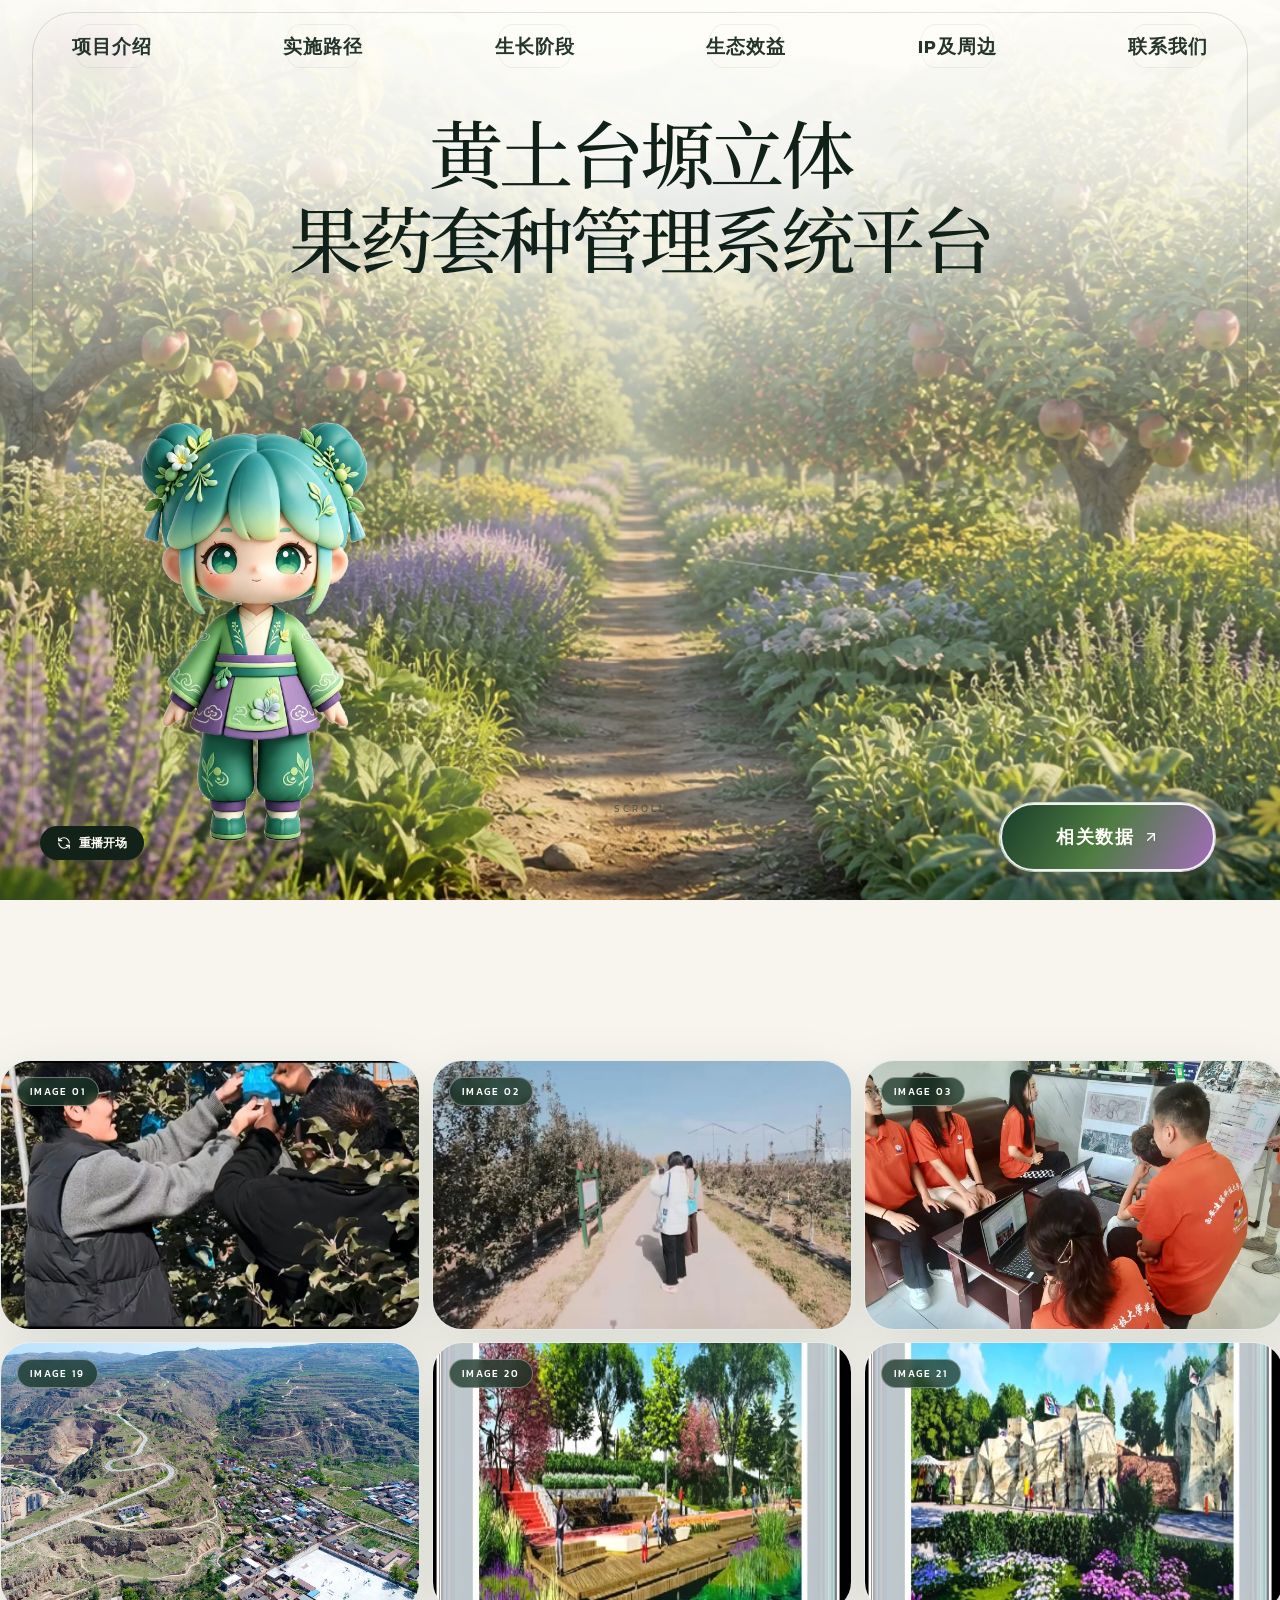
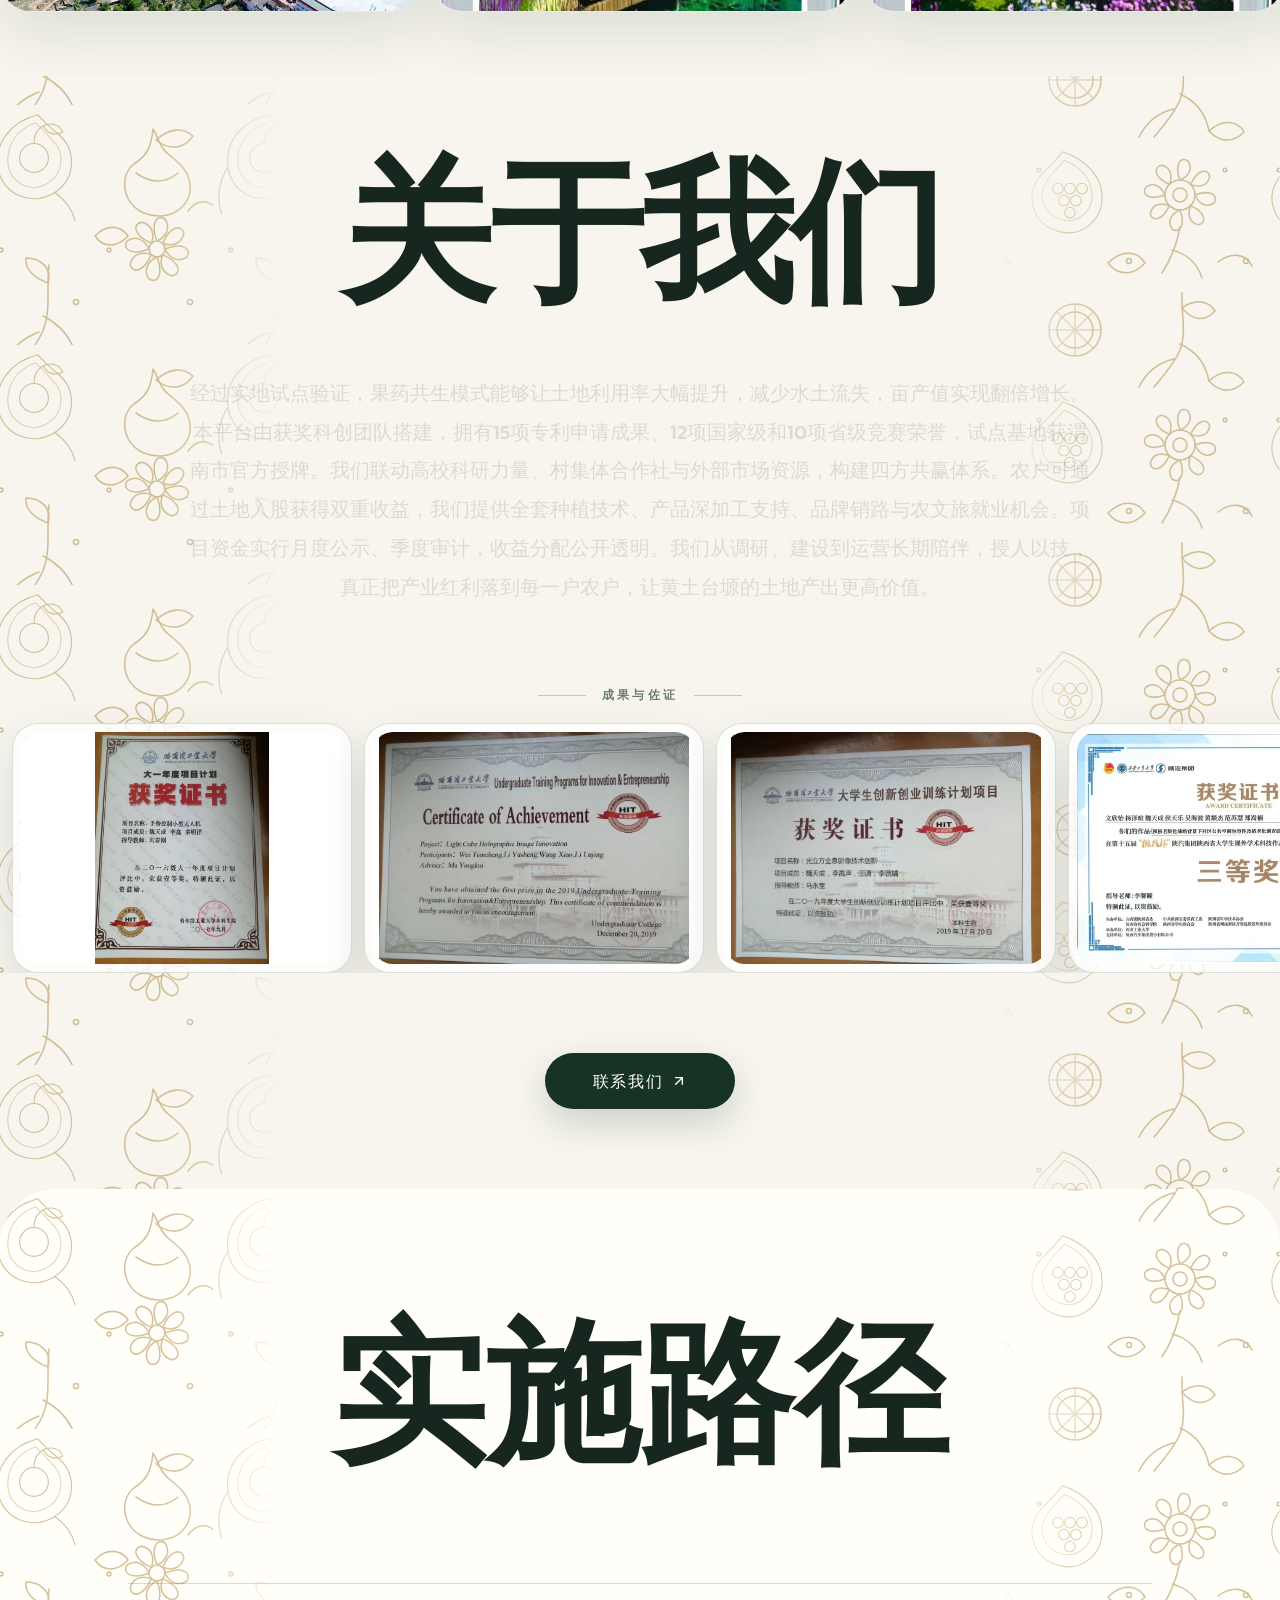
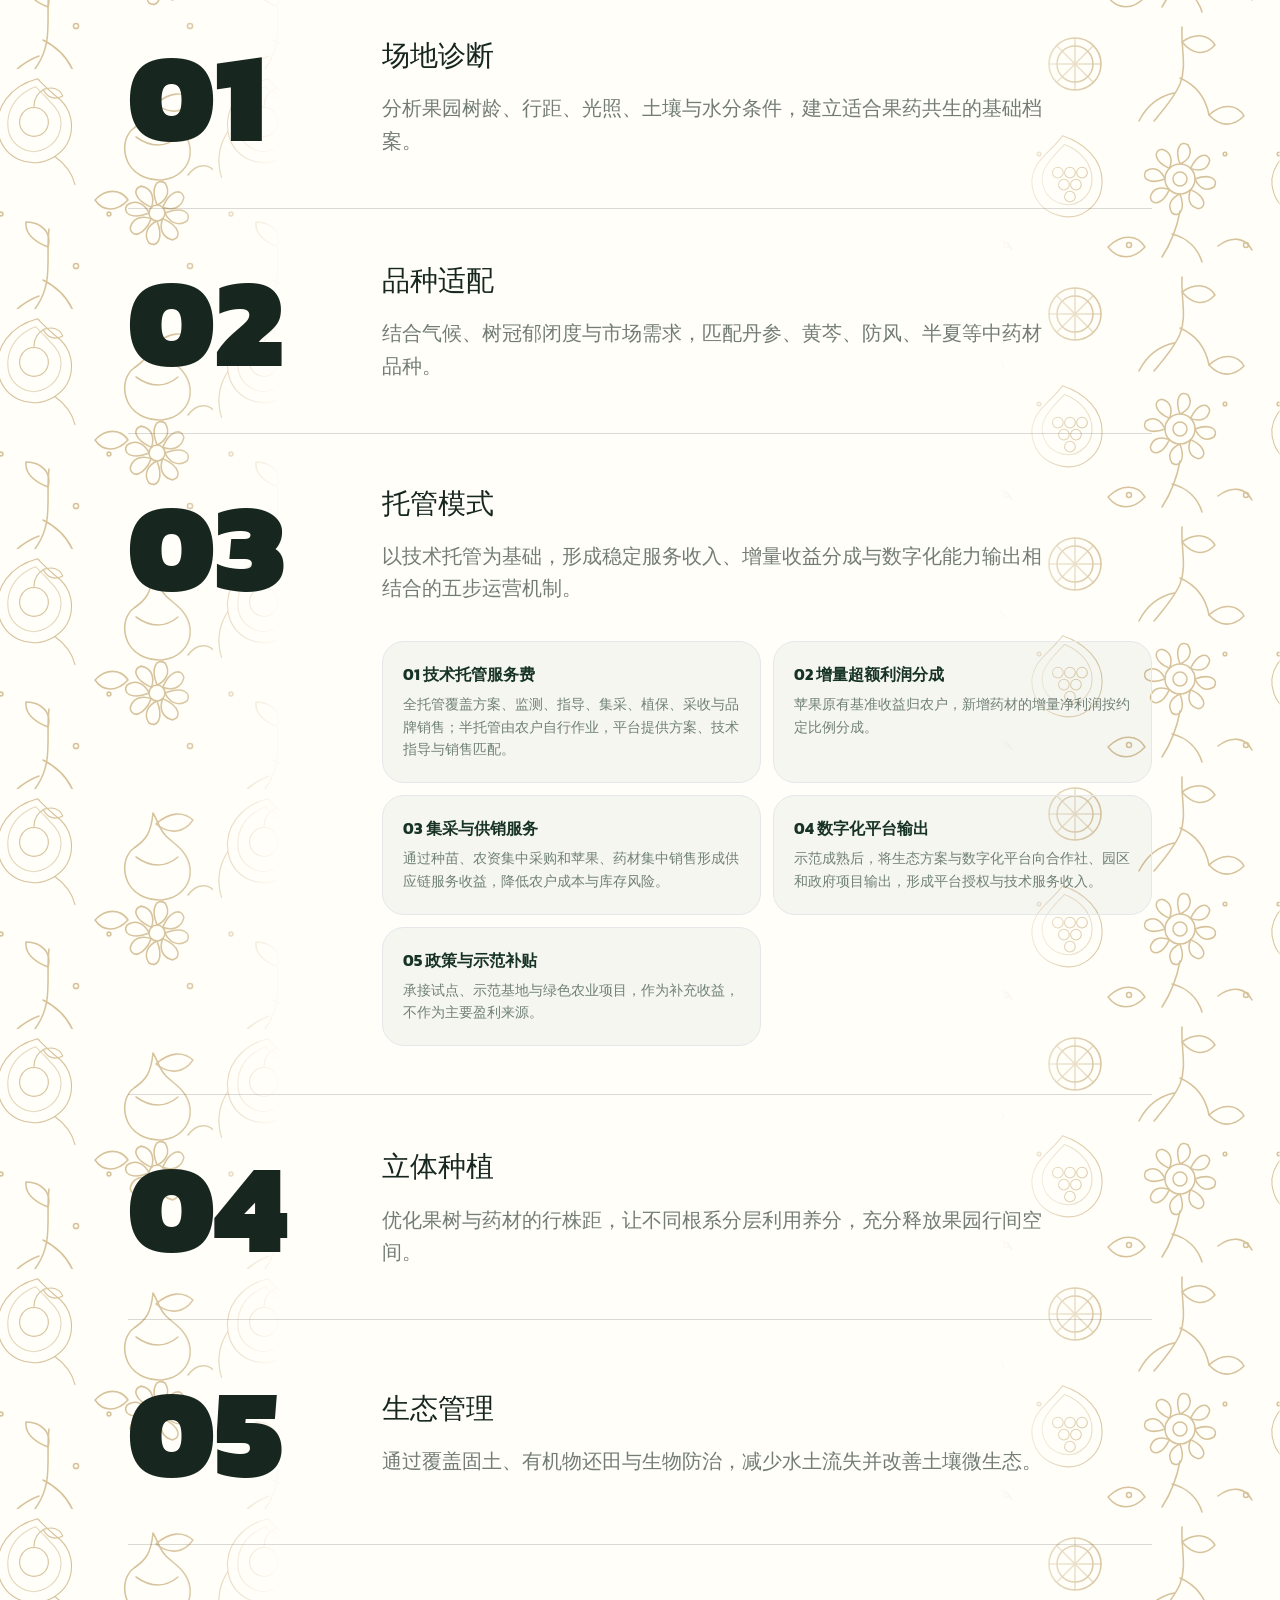
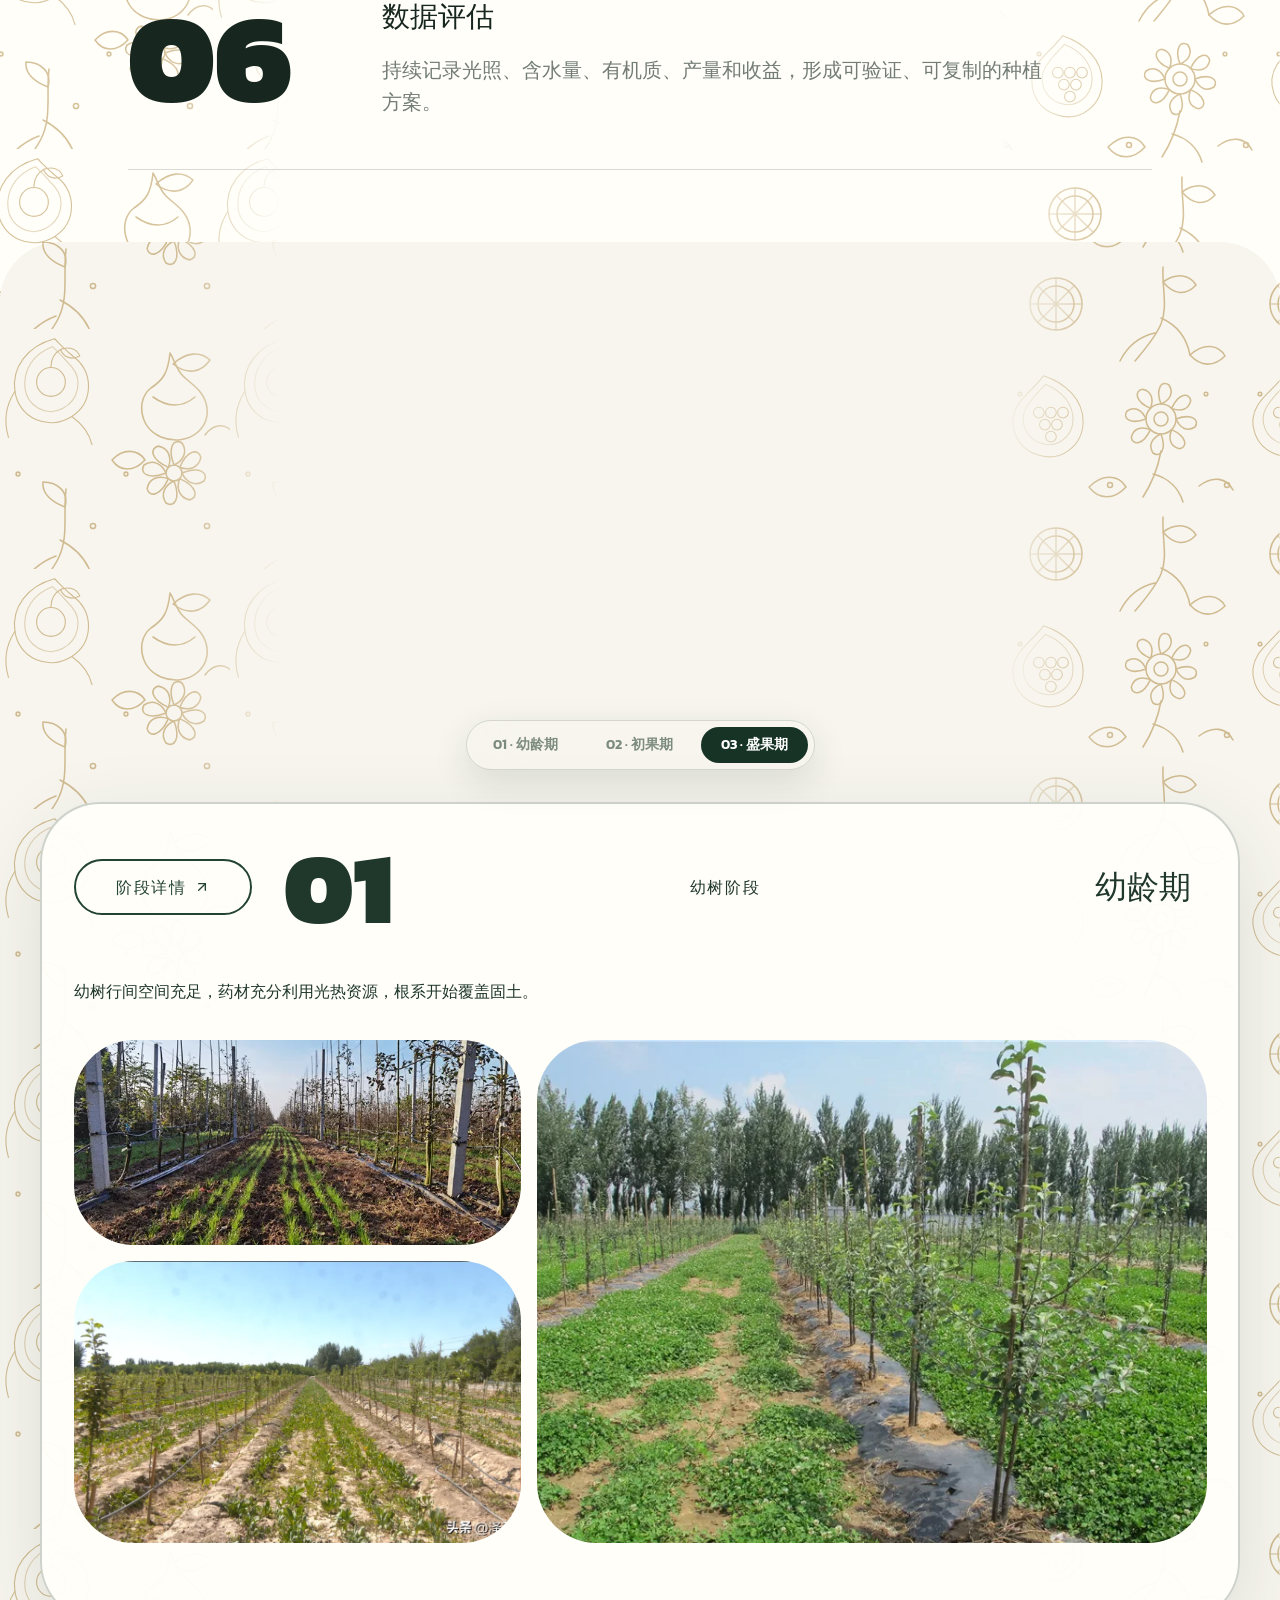
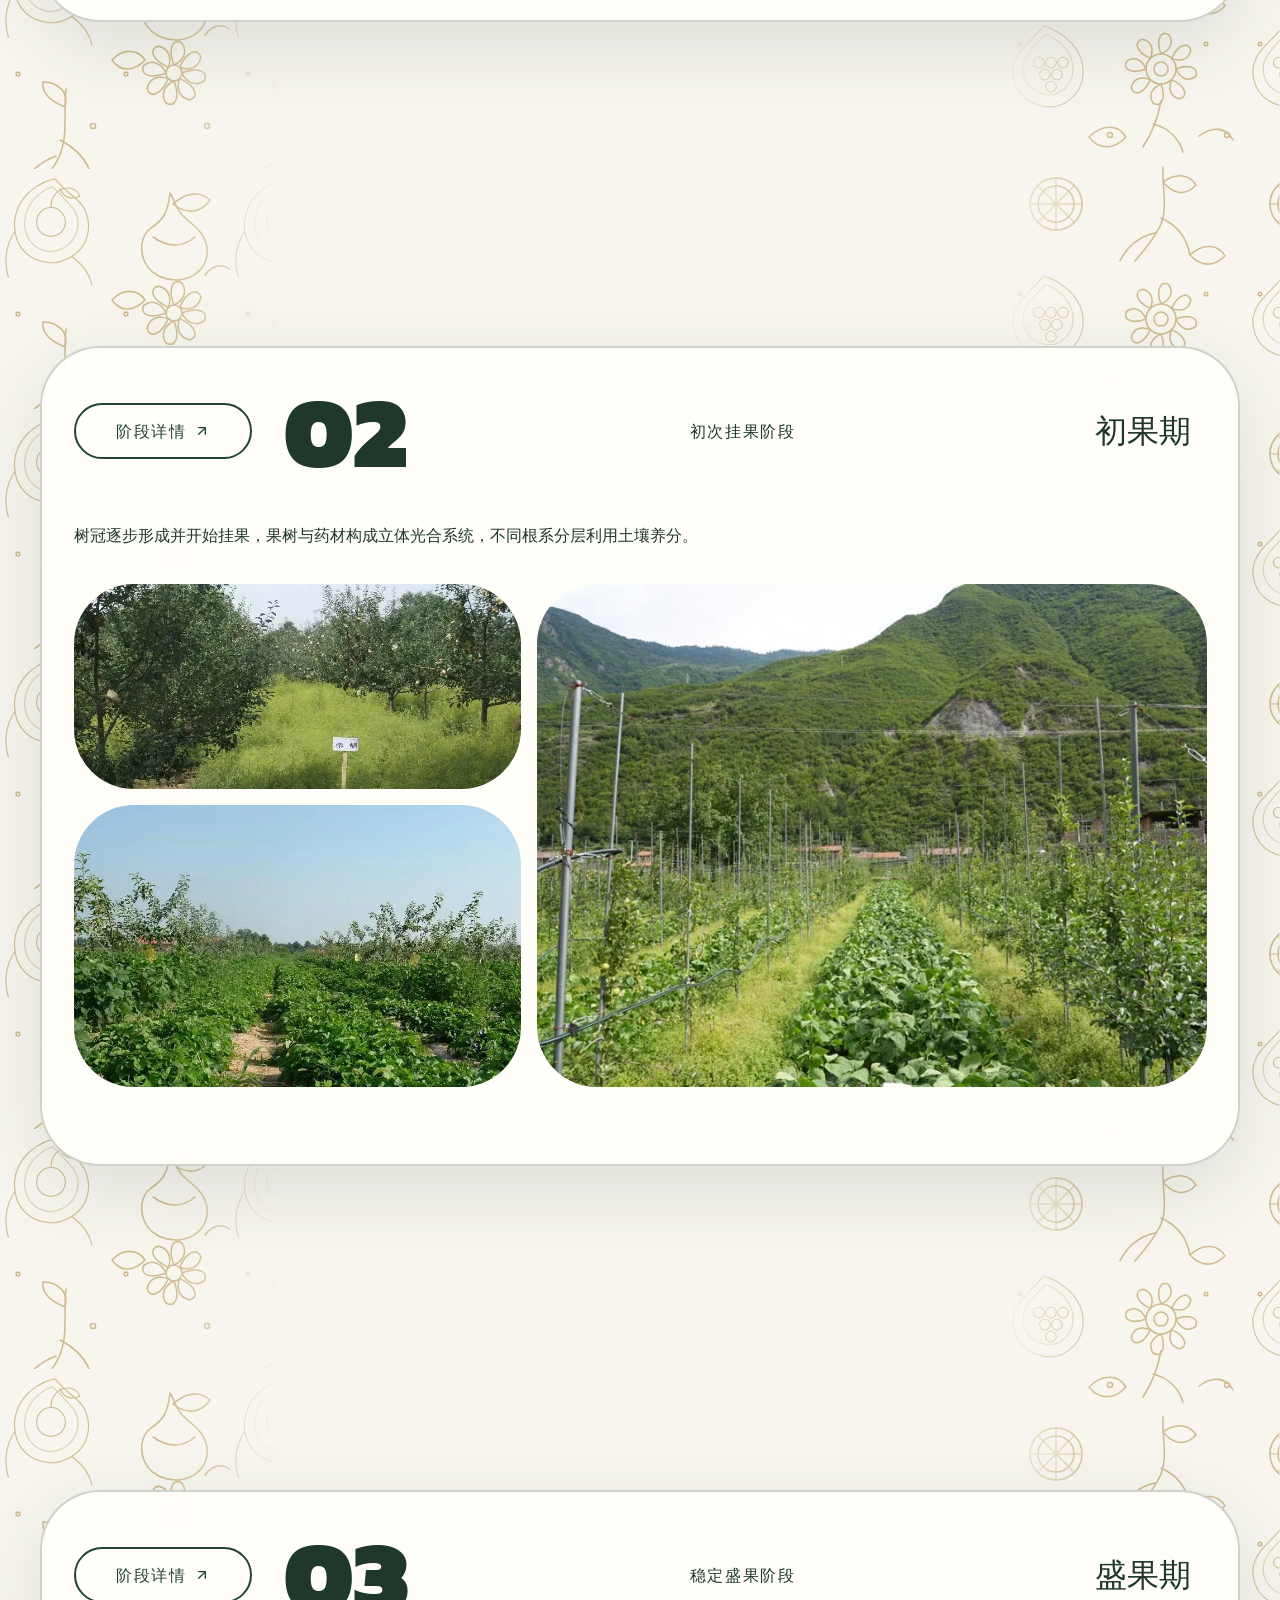
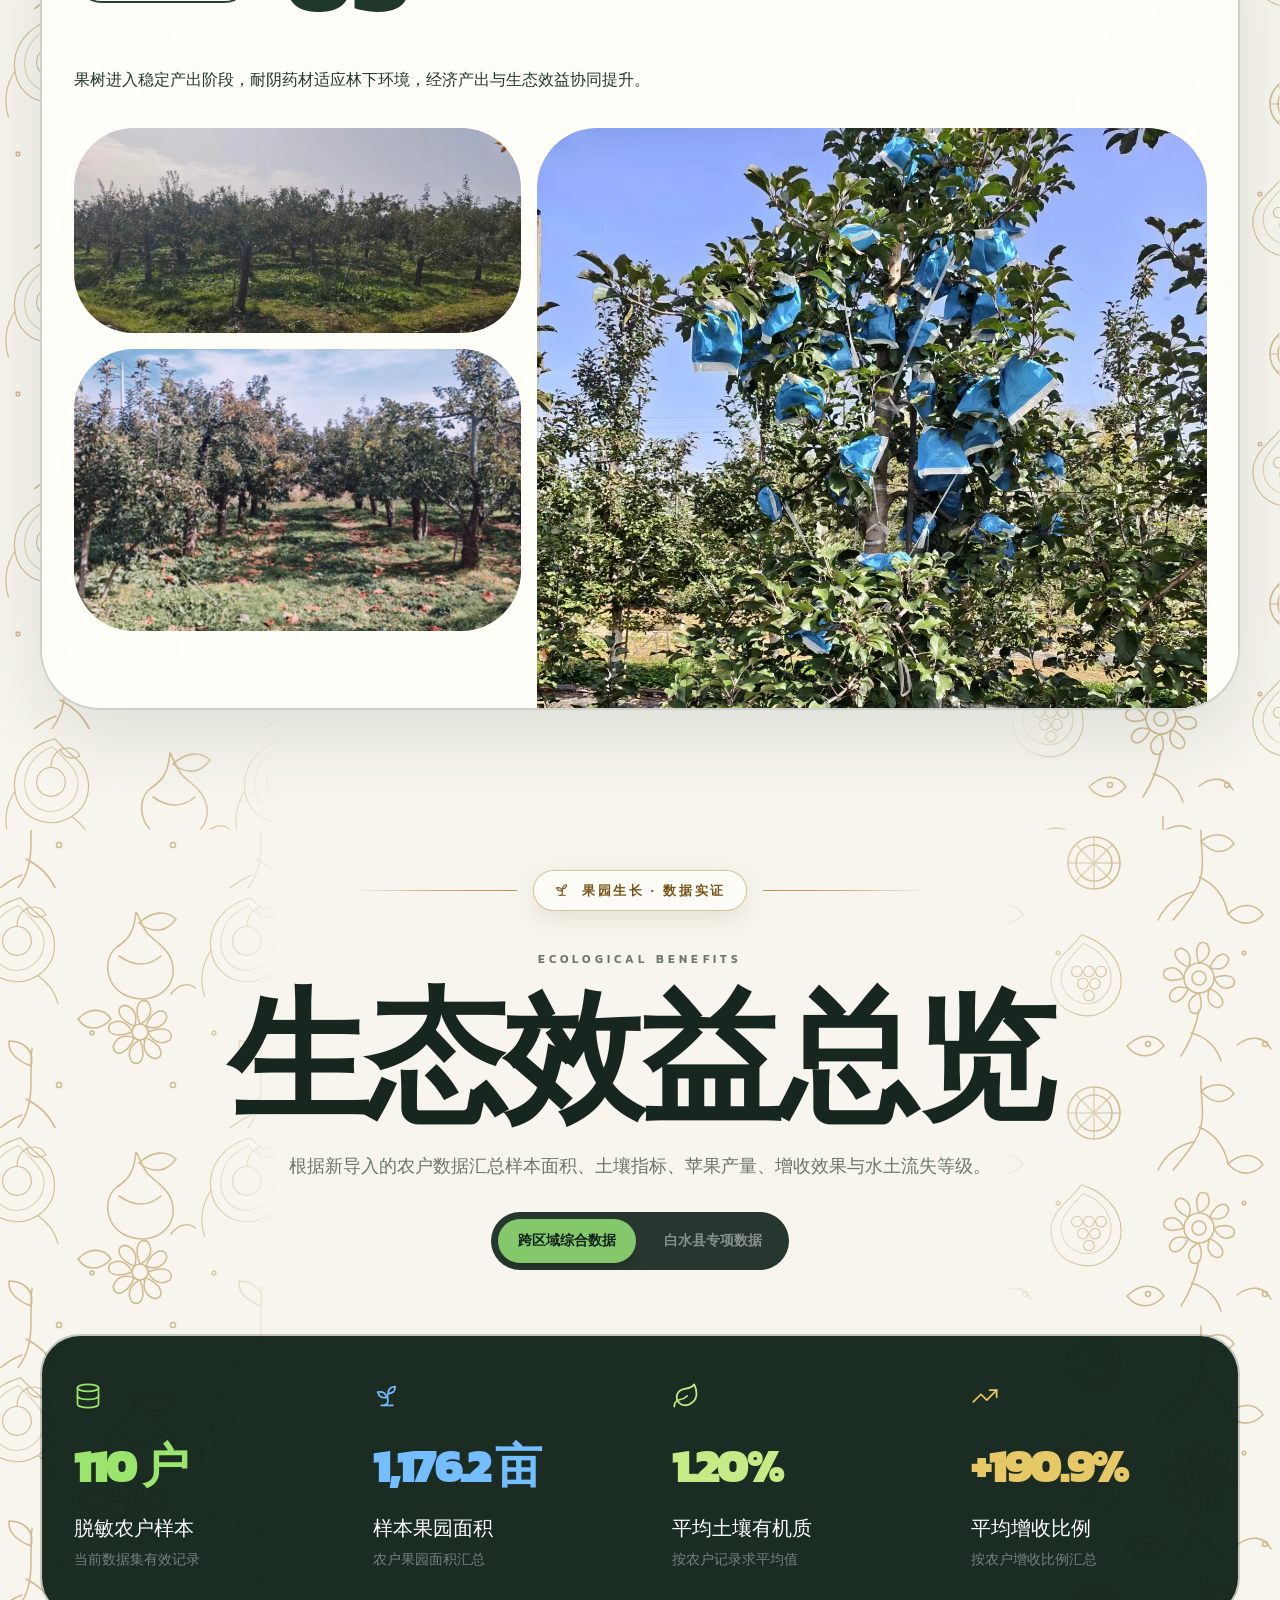
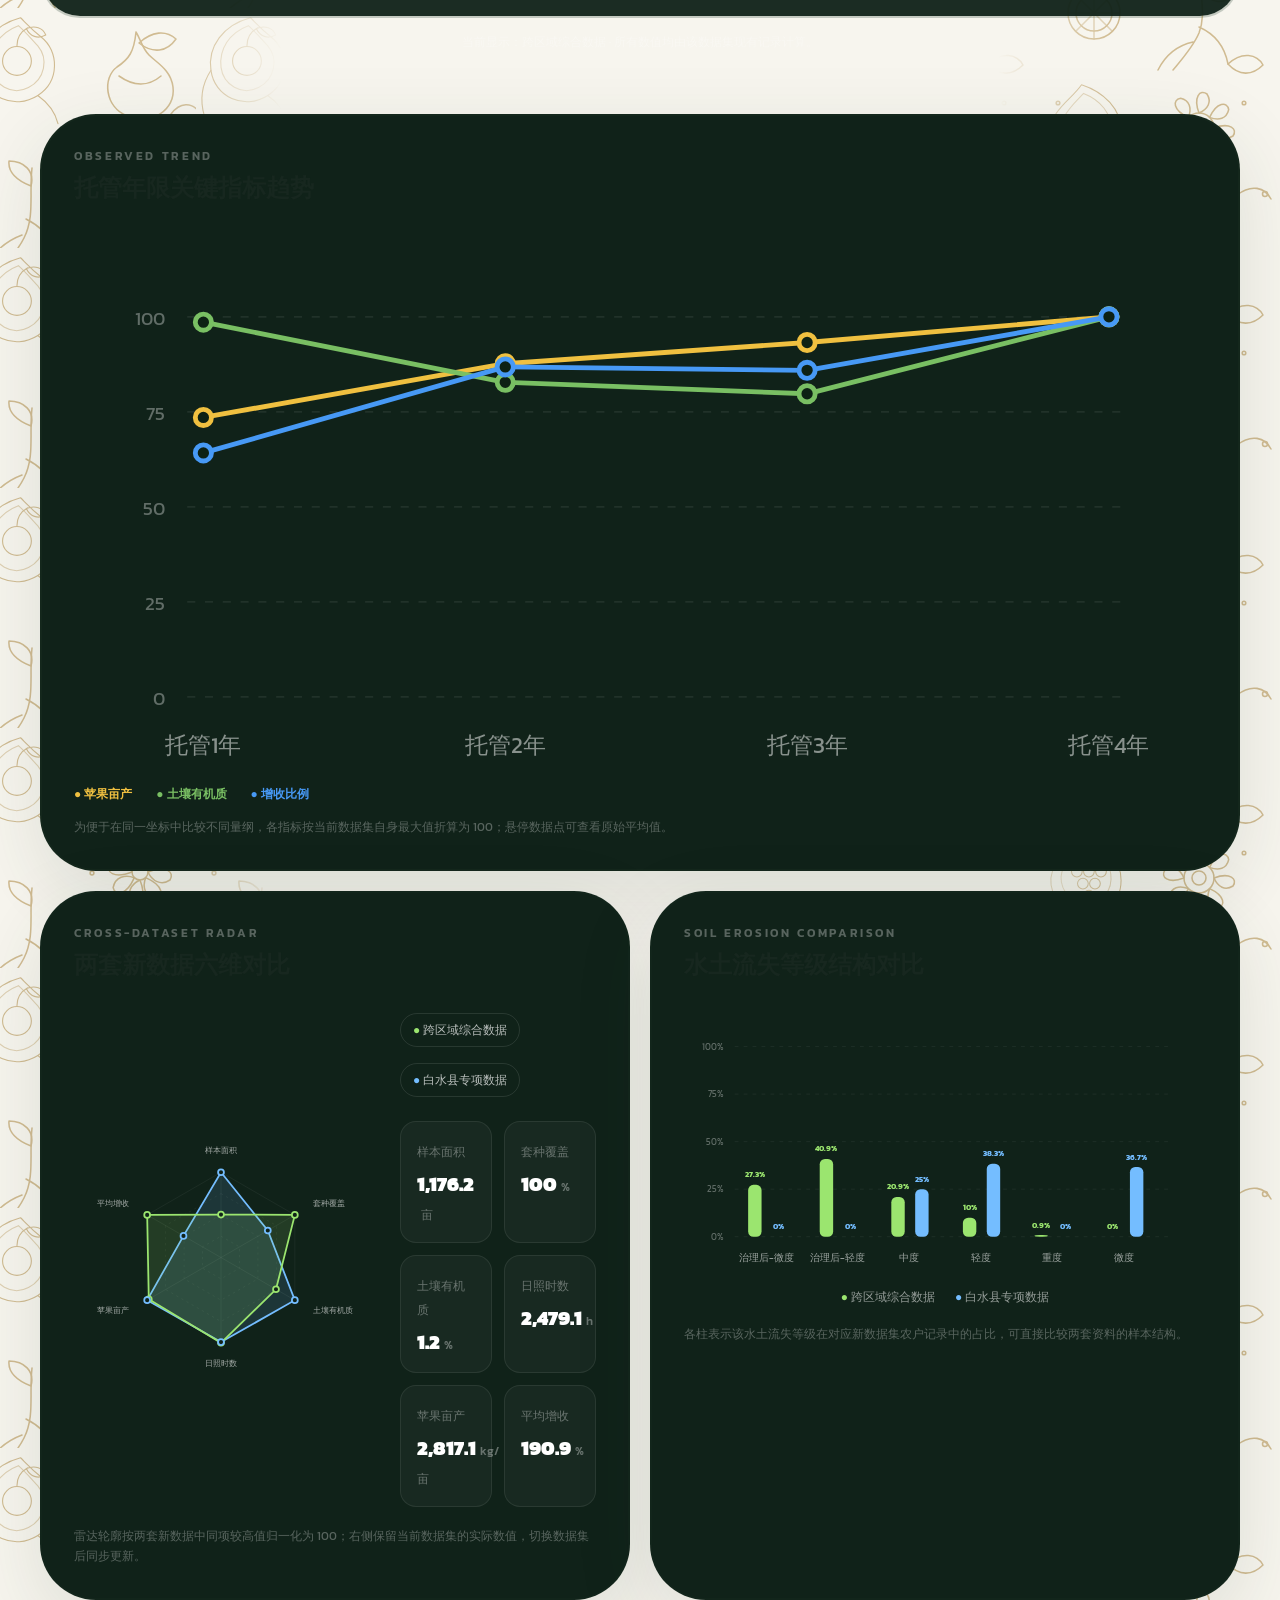
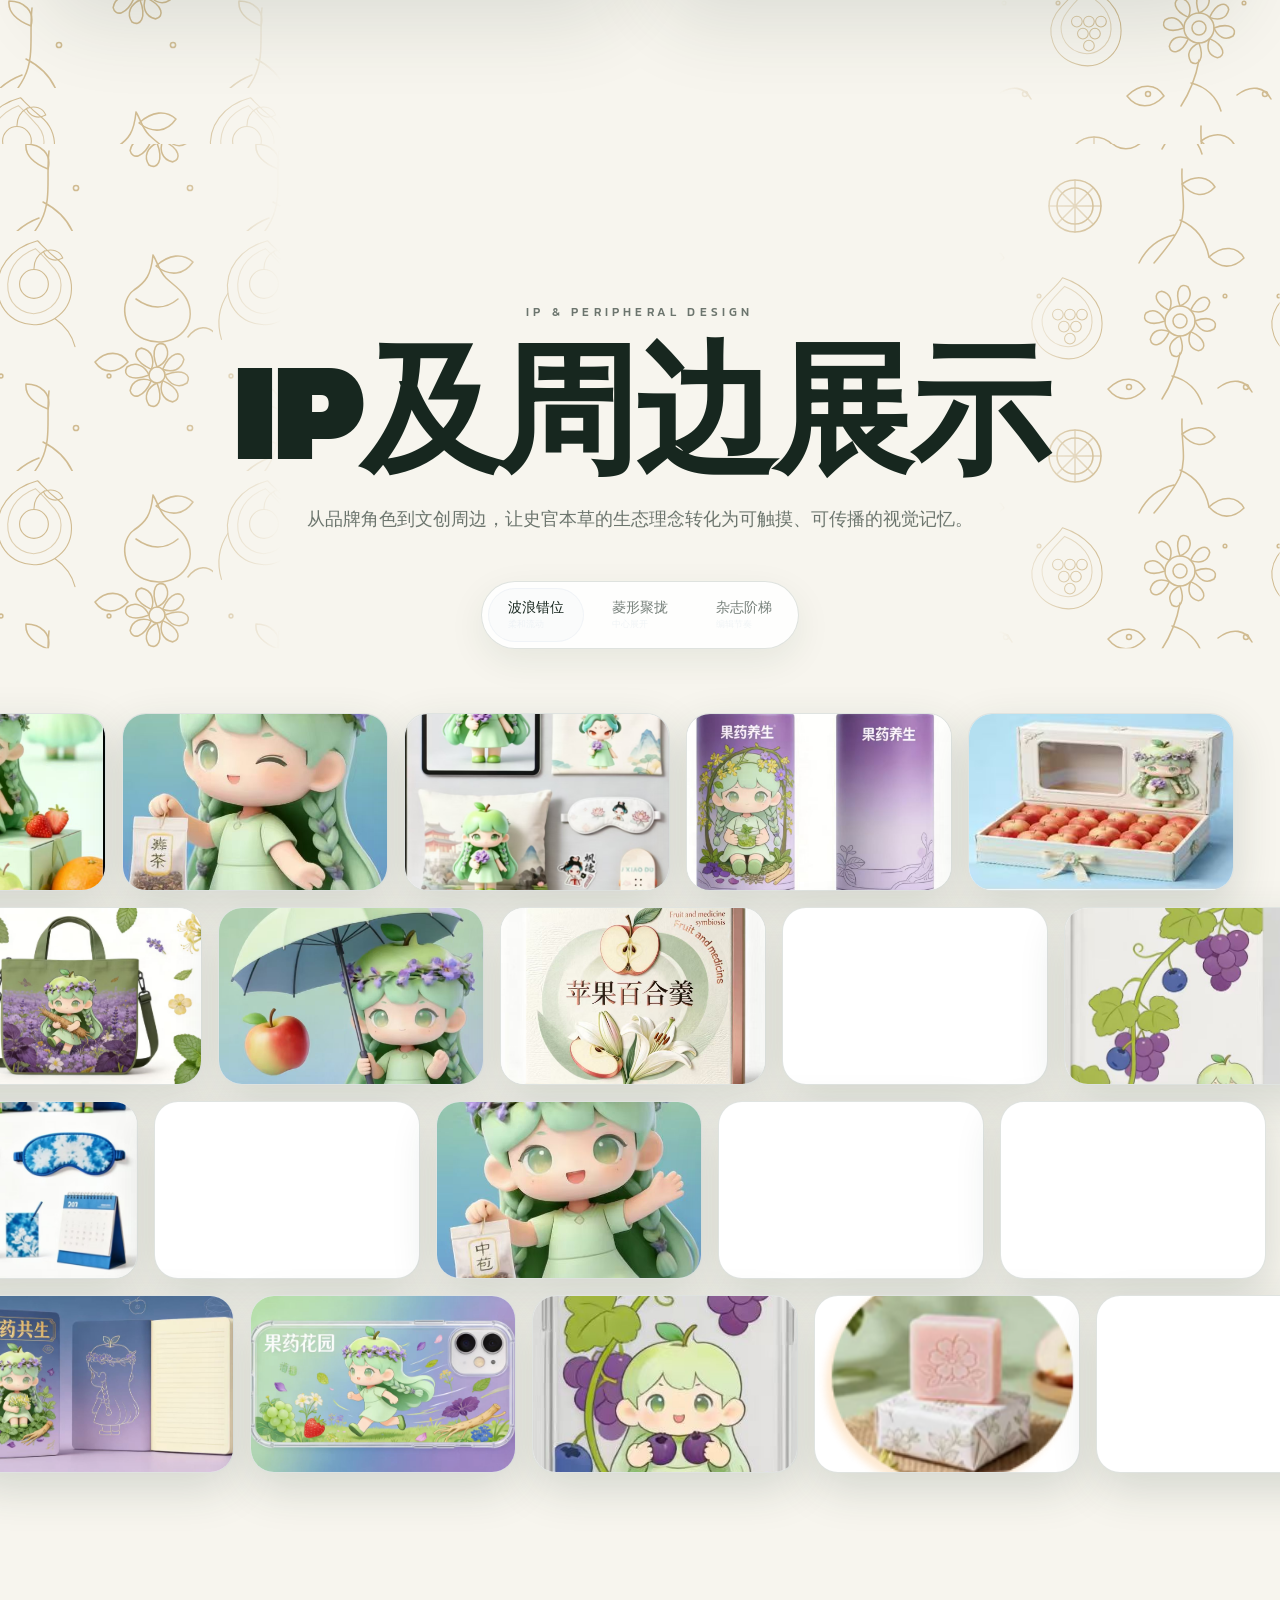
==== commit 3305318a: "Update hero with Peony mascot" ====
--- a/index.html
+++ b/index.html
@@ -11,7 +11,7 @@
     <link rel="preload" as="image" href="/uploads/hero/team-mascot-walking-step-b-v3.png" />
     <link rel="preload" as="image" href="/uploads/hero/team-mascot-center.png" />
     <title>史官本草</title>
-    <script type="module" crossorigin src="/assets/index-Dj8G8HiU.js"></script>
+    <script type="module" crossorigin src="/assets/index-CLItkO4W.js"></script>
     <link rel="stylesheet" crossorigin href="/assets/index-IlIsCoiZ.css">
   </head>
   <body>
